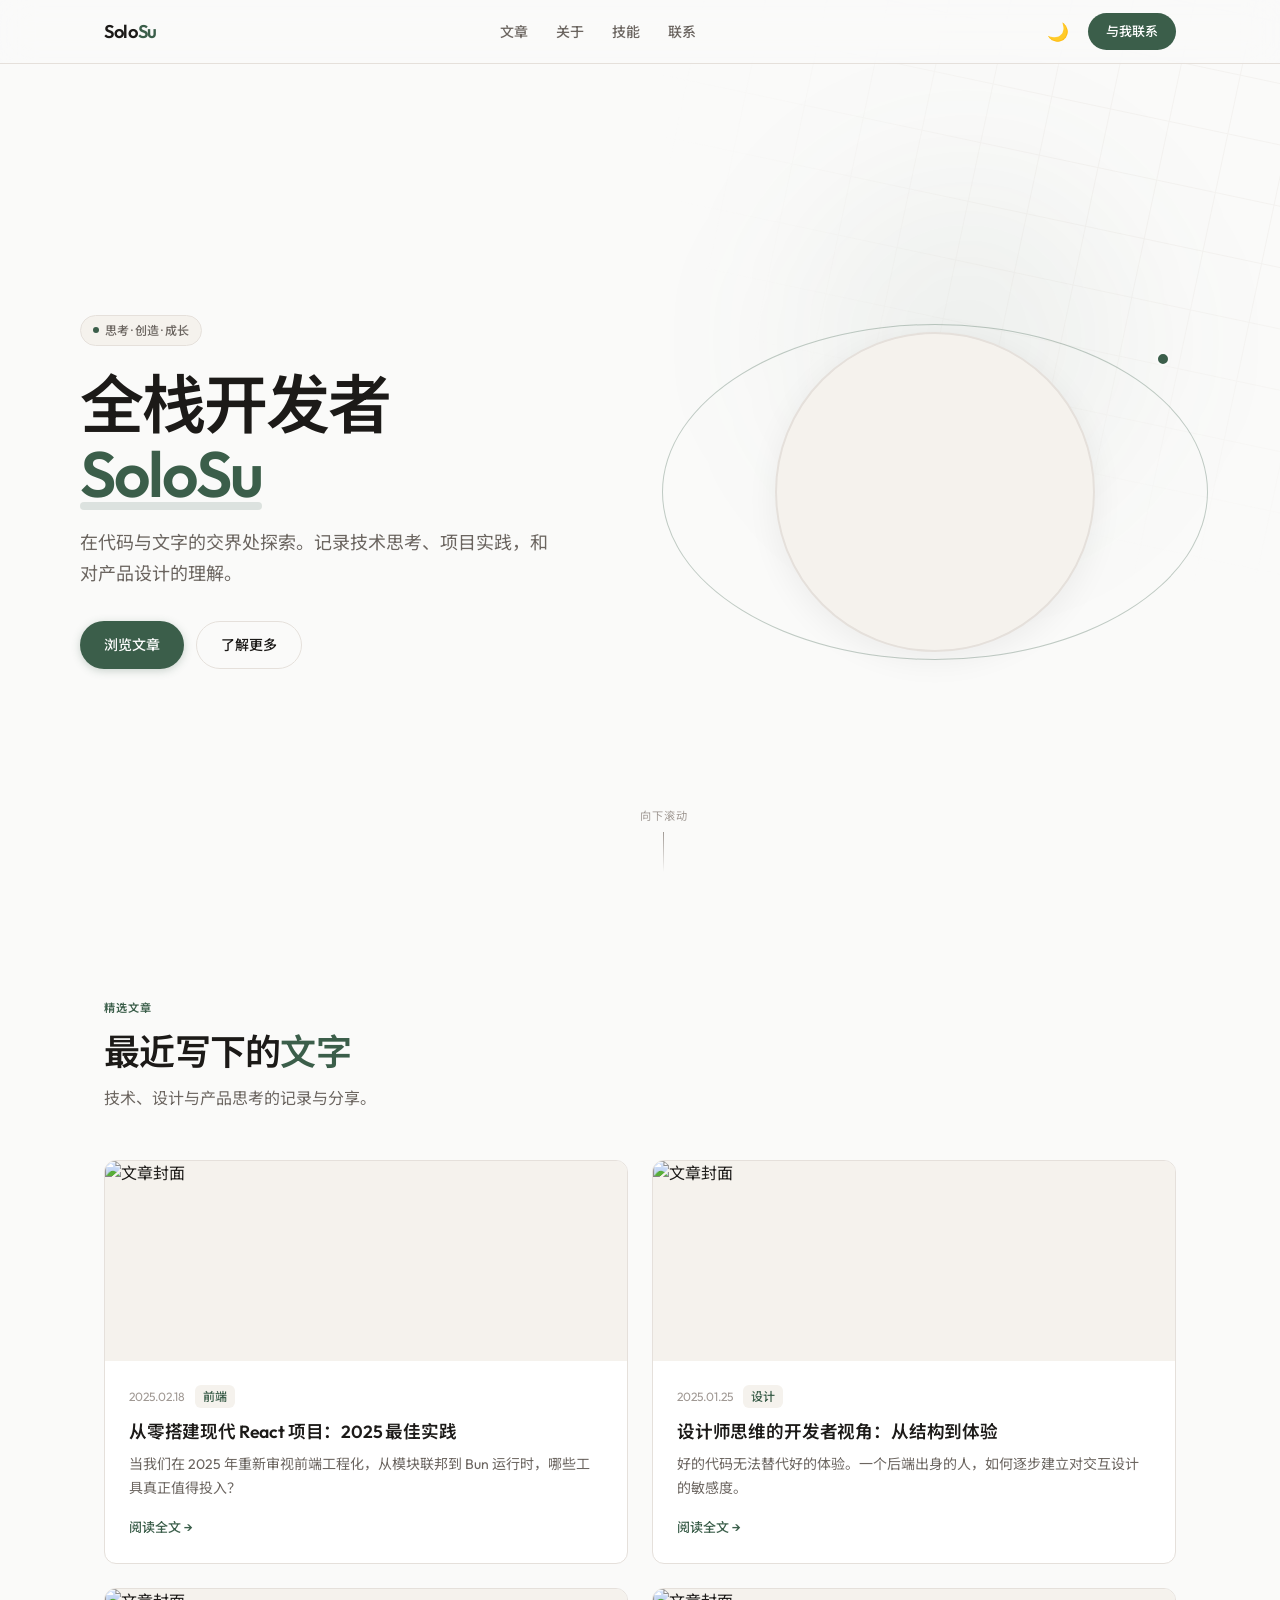
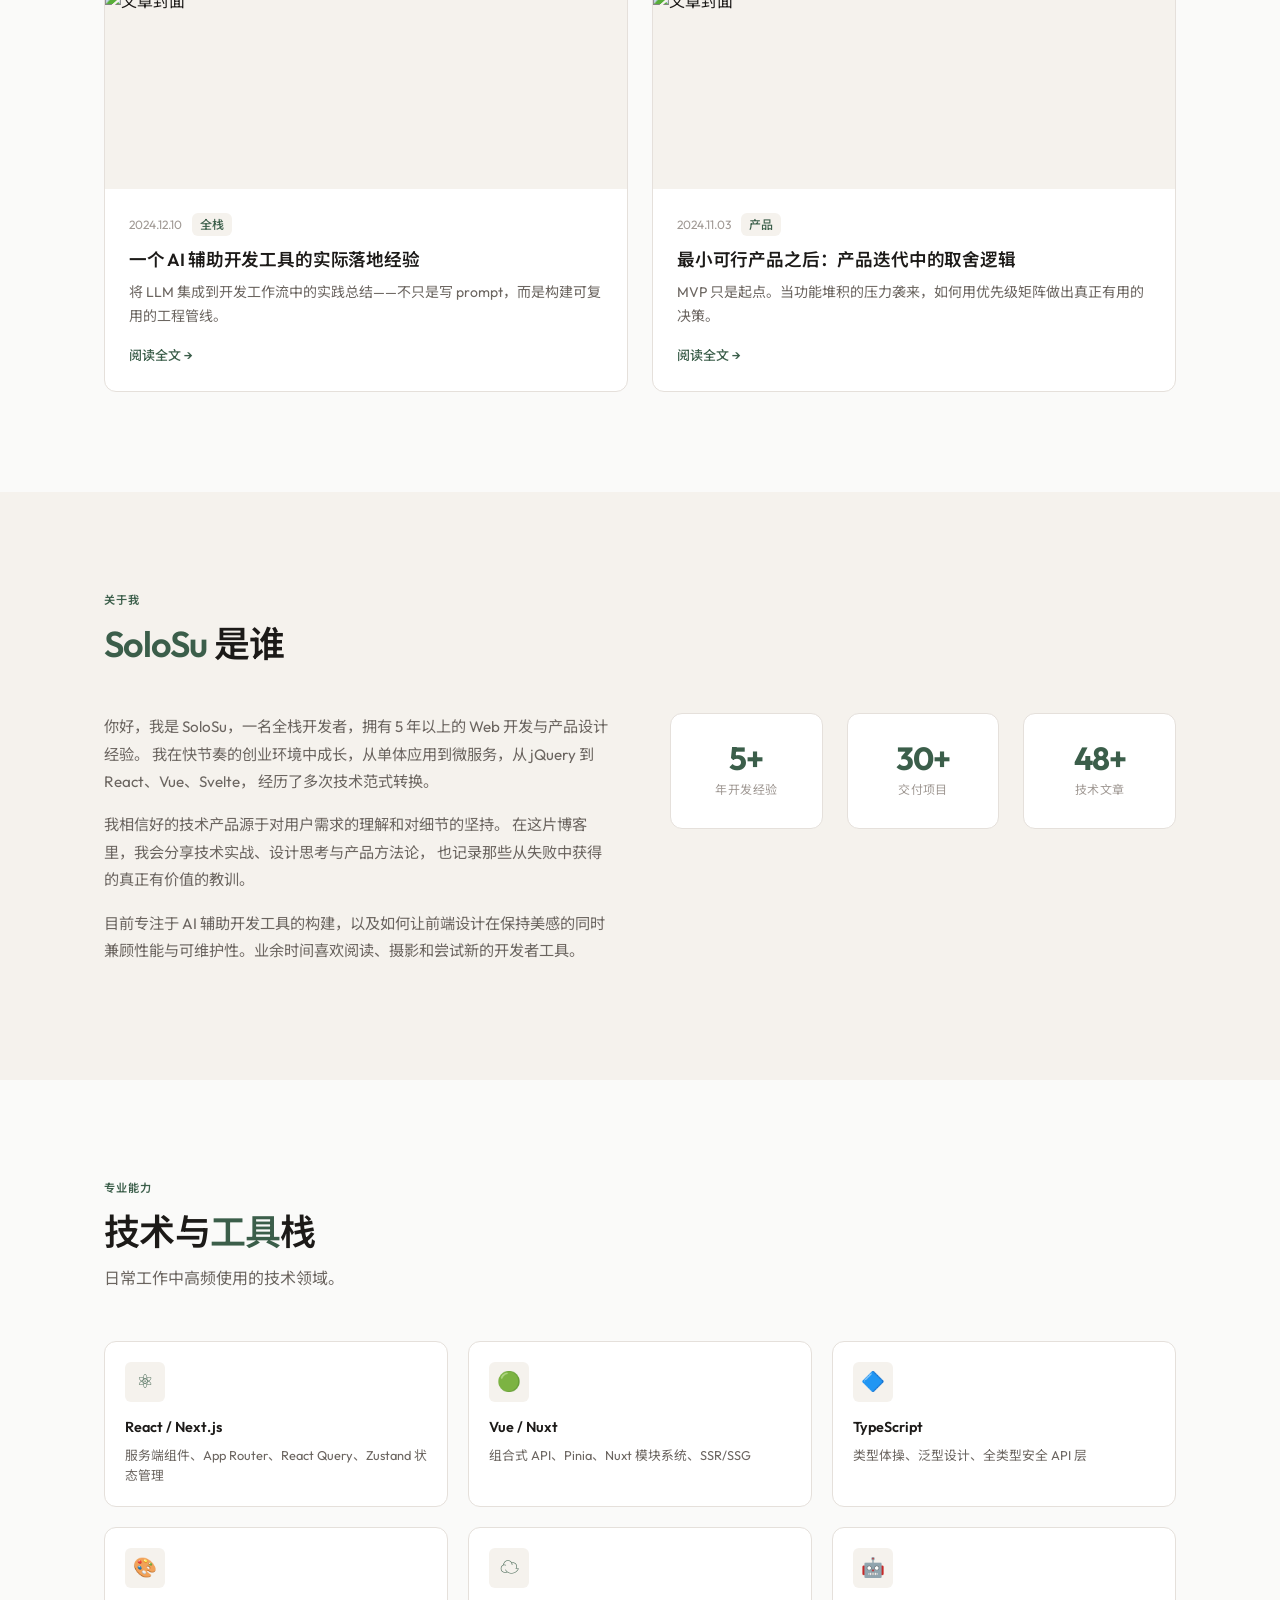
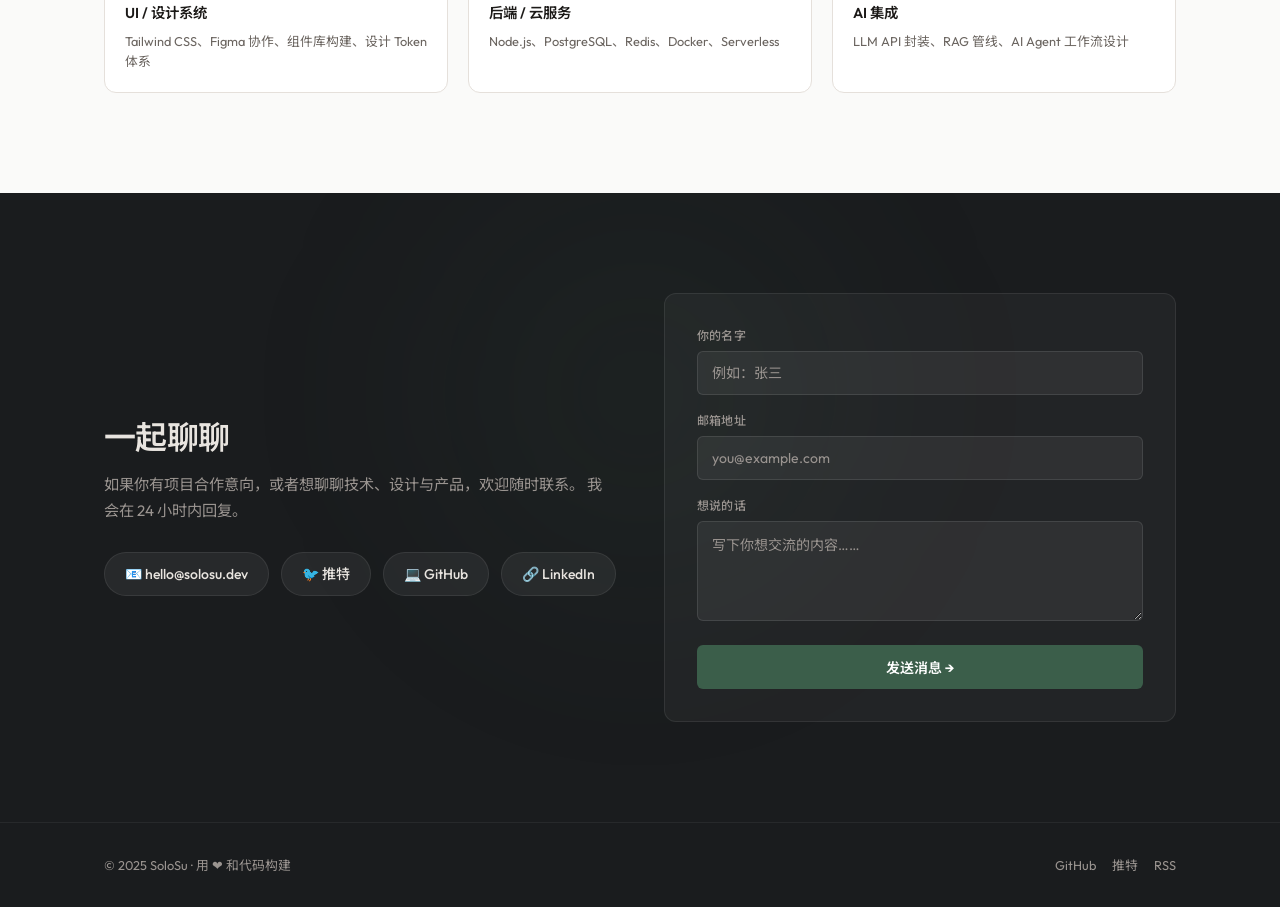
==== index.html @ bb5db646 "Upload index.html" ====
<!DOCTYPE html>
<html lang="zh-CN" data-theme="light">
<head>
  <meta charset="UTF-8" />
  <meta name="viewport" content="width=device-width, initial-scale=1.0" />
  <title>SoloSu · 博客</title>
  
  <link rel="preconnect" href="https://fonts.googleapis.com" />
  <link rel="preconnect" href="https://fonts.gstatic.com" crossorigin />
  <link href="https://fonts.googleapis.com/css2?family=Outfit:wght@300;400;500;600;700&family=Noto+Sans+SC:wght@300;400;500;600;700&display=swap" rel="stylesheet" />
  
  <style>
    :root {
      --font-sans: 'Outfit', 'Noto Sans SC', system-ui, sans-serif;
      --accent: #3b5e4a;
      --accent-light: #5b8a6e;
      --accent-dark: #2a4235;
      --bg: #fafaf9;
      --bg-card: #ffffff;
      --bg-muted: #f5f2ed;
      --bg-footer: #1a1c1e;
      --text: #1c1a18;
      --text-secondary: #6b6560;
      --text-muted: #a09994;
      --text-on-dark: #e8e4df;
      --text-on-dark-muted: #9a9490;
      --border: #e5e0db;
      --radius: 12px;
      --radius-sm: 6px;
      --radius-full: 999px;
      --shadow-sm: 0 1px 2px rgba(0,0,0,0.04);
      --shadow: 0 2px 8px rgba(0,0,0,0.05), 0 1px 3px rgba(0,0,0,0.04);
      --shadow-lg: 0 8px 32px rgba(0,0,0,0.06);
      --nav-height: 64px;
      --ease-out: cubic-bezier(0.22, 1, 0.36, 1);
    }

    [data-theme="dark"] {
      --bg: #141312;
      --bg-card: #1e1c1b;
      --bg-muted: #252322;
      --bg-footer: #0d0c0b;
      --text: #e0dcd8;
      --text-secondary: #9e9792;
      --text-muted: #6b6560;
      --border: #2e2b29;
      --shadow-sm: 0 1px 2px rgba(0,0,0,0.2);
      --shadow: 0 2px 8px rgba(0,0,0,0.25);
      --shadow-lg: 0 8px 32px rgba(0,0,0,0.3);
    }

    *, *::before, *::after { box-sizing: border-box; margin: 0; padding: 0; }
    html { scroll-behavior: smooth; }
    body {
      font-family: var(--font-sans);
      background: var(--bg);
      color: var(--text);
      line-height: 1.6;
      -webkit-font-smoothing: antialiased;
      overflow-x: hidden;
    }
    ::selection { background: var(--accent); color: #fff; }
    img { max-width: 100%; height: auto; display: block; }
    a { color: inherit; text-decoration: none; }
    button { font-family: inherit; cursor: pointer; border: none; background: none; }
    ul { list-style: none; }

    .container { width: 100%; max-width: 1120px; margin: 0 auto; padding: 0 24px; }

    /* Nav */
    .nav {
      position: fixed; top: 0; left: 0; right: 0; height: var(--nav-height);
      background: rgba(250,250,249,0.85); backdrop-filter: blur(16px);
      border-bottom: 1px solid var(--border); z-index: 100;
    }
    [data-theme="dark"] .nav { background: rgba(20,19,18,0.85); }
    .nav-inner { display: flex; align-items: center; justify-content: space-between; height: 100%; }
    .nav-logo { font-size: 1.15rem; font-weight: 600; letter-spacing: -0.02em; }
    .nav-logo span { color: var(--accent); }
    .nav-links { display: flex; align-items: center; gap: 28px; }
    .nav-links a {
      font-size: 0.875rem; font-weight: 500; color: var(--text-secondary);
      transition: color 0.2s; position: relative;
    }
    .nav-links a::after {
      content: ''; position: absolute; bottom: -4px; left: 0;
      width: 0; height: 1.5px; background: var(--accent);
      transition: width 0.3s var(--ease-out);
    }
    .nav-links a:hover { color: var(--text); }
    .nav-links a:hover::after { width: 100%; }
    .nav-actions { display: flex; align-items: center; gap: 12px; }
    .theme-toggle {
      width: 36px; height: 36px; display: flex; align-items: center; justify-content: center;
      border-radius: var(--radius-sm); color: var(--text-secondary);
      transition: all 0.2s; font-size: 1.1rem;
    }
    .theme-toggle:hover { background: var(--bg-muted); color: var(--text); }
    .nav-cta {
      display: inline-flex; align-items: center; gap: 6px; padding: 8px 18px;
      border-radius: var(--radius-full); background: var(--accent); color: #fff;
      font-size: 0.8125rem; font-weight: 500;
      transition: all 0.3s var(--ease-out); white-space: nowrap;
    }
    .nav-cta:hover { background: var(--accent-dark); transform: translateY(-1px); box-shadow: 0 4px 12px rgba(59,94,74,0.3); }
    .nav-mobile-toggle { display: none; width: 36px; height: 36px; align-items: center; justify-content: center; color: var(--text); }
    .nav-mobile-toggle svg { width: 22px; height: 22px; }
    .nav-mobile-overlay { display: none; position: fixed; inset: 0; background: rgba(0,0,0,0.3); z-index: 98; opacity: 0; pointer-events: none; transition: opacity 0.3s; }
    .nav-mobile-overlay.active { opacity: 1; pointer-events: auto; }

    /* Hero */
    .hero { position: relative; min-height: 100dvh; display: flex; align-items: center; padding-top: var(--nav-height); overflow: hidden; }
    .hero-bg { position: absolute; inset: 0; z-index: 0; overflow: hidden; }
    .hero-bg-grid {
      position: absolute; top: -50%; right: -20%; width: 80%; height: 120%;
      background-image: linear-gradient(var(--border) 1px, transparent 1px), linear-gradient(90deg, var(--border) 1px, transparent 1px);
      background-size: 60px 60px; opacity: 0.3; transform: rotate(12deg);
      mask-image: radial-gradient(ellipse 80% 60% at 70% 50%, black 20%, transparent 70%);
    }
    .hero-bg-blob { position: absolute; top: 10%; right: 5%; width: 500px; height: 500px; border-radius: 50%; background: radial-gradient(circle, rgba(59,94,74,0.08) 0%, transparent 70%); filter: blur(60px); }
    .hero-content { position: relative; z-index: 1; display: grid; grid-template-columns: 1fr 1fr; gap: 60px; align-items: center; width: 100%; padding: 80px 0 60px; }
    .hero-text { opacity: 0; transform: translateY(20px); animation: fadeUp 0.8s var(--ease-out) 0.2s forwards; }
    .hero-badge { display: inline-flex; align-items: center; gap: 6px; padding: 5px 12px; border-radius: var(--radius-full); background: var(--bg-muted); border: 1px solid var(--border); font-size: 0.75rem; font-weight: 500; color: var(--text-secondary); margin-bottom: 24px; }
    .hero-badge-dot { width: 6px; height: 6px; border-radius: 50%; background: var(--accent); animation: pulse-dot 2s ease-in-out infinite; }
    @keyframes pulse-dot { 0%,100% { opacity: 1; } 50% { opacity: 0.3; } }
    .hero-title { font-size: clamp(2.5rem, 6vw, 4rem); font-weight: 600; line-height: 1.08; letter-spacing: -0.03em; margin-bottom: 20px; }
    .hero-title em { font-style: normal; color: var(--accent); position: relative; }
    .hero-title em::after { content: ''; position: absolute; bottom: 4px; left: 0; right: 0; height: 8px; background: var(--accent); opacity: 0.15; border-radius: 4px; }
    .hero-sub { font-size: clamp(1rem, 1.5vw, 1.125rem); color: var(--text-secondary); line-height: 1.7; max-width: 480px; margin-bottom: 32px; }
    .hero-actions { display: flex; gap: 12px; flex-wrap: wrap; }
    .btn { display: inline-flex; align-items: center; gap: 8px; padding: 12px 24px; border-radius: var(--radius-full); font-size: 0.875rem; font-weight: 500; transition: all 0.3s var(--ease-out); white-space: nowrap; }
    .btn-primary { background: var(--accent); color: #fff; box-shadow: 0 2px 8px rgba(59,94,74,0.25); }
    .btn-primary:hover { background: var(--accent-dark); transform: translateY(-2px); box-shadow: 0 6px 20px rgba(59,94,74,0.3); }
    .btn-secondary { background: transparent; color: var(--text); border: 1.5px solid var(--border); }
    .btn-secondary:hover { border-color: var(--accent); color: var(--accent); transform: translateY(-2px); }
    .hero-visual { opacity: 0; transform: translateY(20px); animation: fadeUp 0.8s var(--ease-out) 0.4s forwards; position: relative; display: flex; justify-content: center; align-items: center; }
    .hero-avatar-frame { width: 320px; height: 320px; border-radius: 50%; overflow: hidden; border: 2px solid var(--border); box-shadow: var(--shadow-lg); position: relative; background: var(--bg-muted); }
    .hero-avatar-frame img { width: 100%; height: 100%; object-fit: cover; }
    .hero-avatar-ring { position: absolute; inset: -8px; border-radius: 50%; border: 1.5px solid var(--accent); opacity: 0.3; animation: ring-rotate 12s linear infinite; }
    @keyframes ring-rotate { 0% { transform: rotate(0deg); } 100% { transform: rotate(360deg); } }
    .hero-avatar-dot { position: absolute; top: 20px; right: 30px; width: 14px; height: 14px; border-radius: 50%; background: var(--accent); border: 2px solid var(--bg); }
    .hero-scroll-indicator { position: absolute; bottom: 28px; left: 50%; transform: translateX(-50%); z-index: 1; display: flex; flex-direction: column; align-items: center; gap: 6px; color: var(--text-muted); font-size: 0.7rem; letter-spacing: 0.08em; text-transform: uppercase; opacity: 0; animation: fadeUp 0.6s var(--ease-out) 0.8s forwards; }
    .scroll-line { width: 1px; height: 40px; background: linear-gradient(to bottom, var(--text-muted), transparent); animation: scroll-pulse 2s ease-in-out infinite; }
    @keyframes scroll-pulse { 0%,100% { transform: scaleY(0.3); opacity: 0.5; } 50% { transform: scaleY(1); opacity: 1; } }

    /* Sections */
    .section { padding: 100px 0; }
    .section-header { margin-bottom: 48px; }
    .section-label { font-size: 0.7rem; font-weight: 600; letter-spacing: 0.1em; text-transform: uppercase; color: var(--accent); margin-bottom: 12px; }
    .section-title { font-size: clamp(1.75rem, 3vw, 2.25rem); font-weight: 600; letter-spacing: -0.02em; line-height: 1.2; }
    .section-title span { color: var(--accent); }
    .section-desc { color: var(--text-secondary); font-size: 1rem; max-width: 480px; margin-top: 12px; line-height: 1.7; }

    /* Posts */
    .posts-grid { display: grid; grid-template-columns: repeat(2, 1fr); gap: 24px; }
    .post-card { background: var(--bg-card); border: 1px solid var(--border); border-radius: var(--radius); overflow: hidden; transition: all 0.4s var(--ease-out); opacity: 0; transform: translateY(30px); }
    .post-card.revealed { opacity: 1; transform: translateY(0); }
    .post-card:hover { transform: translateY(-4px); box-shadow: var(--shadow-lg); border-color: var(--accent); }
    .card-img { width: 100%; height: 200px; object-fit: cover; background: var(--bg-muted); }
    .card-body { padding: 24px; }
    .card-meta { display: flex; align-items: center; gap: 10px; font-size: 0.75rem; color: var(--text-muted); margin-bottom: 12px; }
    .card-meta-tag { padding: 2px 8px; border-radius: var(--radius-sm); background: var(--bg-muted); font-weight: 500; color: var(--accent); }
    .card-title { font-size: 1.1rem; font-weight: 600; line-height: 1.4; margin-bottom: 8px; letter-spacing: -0.01em; transition: color 0.2s; }
    .post-card:hover .card-title { color: var(--accent); }
    .card-excerpt { font-size: 0.875rem; color: var(--text-secondary); line-height: 1.7; display: -webkit-box; -webkit-line-clamp: 3; -webkit-box-orient: vertical; overflow: hidden; }
    .card-cta { display: inline-flex; align-items: center; gap: 4px; margin-top: 16px; font-size: 0.8125rem; font-weight: 500; color: var(--accent); transition: gap 0.2s; }
    .post-card:hover .card-cta { gap: 8px; }

    /* About */
    .about-section { background: var(--bg-muted); }
    .about-grid { display: grid; grid-template-columns: 1fr 1fr; gap: 60px; align-items: start; }
    .about-text { opacity: 0; transform: translateY(20px); }
    .about-text.revealed { opacity: 1; transform: translateY(0); transition: all 0.6s var(--ease-out); }
    .about-text p { color: var(--text-secondary); line-height: 1.8; margin-bottom: 16px; font-size: 0.95rem; }
    .about-stats { display: grid; grid-template-columns: repeat(3, 1fr); gap: 24px; }
    .stat-item { text-align: center; padding: 28px 16px; background: var(--bg-card); border: 1px solid var(--border); border-radius: var(--radius); transition: all 0.3s var(--ease-out); }
    .stat-item:hover { transform: translateY(-2px); box-shadow: var(--shadow); border-color: var(--accent); }
    .stat-number { font-size: 2rem; font-weight: 700; color: var(--accent); line-height: 1; margin-bottom: 6px; letter-spacing: -0.03em; }
    .stat-label { font-size: 0.75rem; color: var(--text-muted); letter-spacing: 0.03em; }

    /* Skills */
    .skills-grid { display: grid; grid-template-columns: repeat(3, 1fr); gap: 20px; }
    .skill-item { padding: 20px; background: var(--bg-card); border: 1px solid var(--border); border-radius: var(--radius); transition: all 0.3s var(--ease-out); opacity: 0; transform: translateY(20px); }
    .skill-item.revealed { opacity: 1; transform: translateY(0); transition: all 0.5s var(--ease-out); }
    .skill-item:hover { border-color: var(--accent); box-shadow: var(--shadow); }
    .skill-icon { width: 40px; height: 40px; display: flex; align-items: center; justify-content: center; border-radius: var(--radius-sm); background: var(--bg-muted); font-size: 1.2rem; margin-bottom: 14px; color: var(--accent); }
    .skill-name { font-weight: 600; font-size: 0.9rem; margin-bottom: 6px; }
    .skill-desc { font-size: 0.8rem; color: var(--text-secondary); line-height: 1.6; }

    /* Contact */
    .contact-section { position: relative; background: var(--bg-footer); color: var(--text-on-dark); overflow: hidden; }
    .contact-section::before { content: ''; position: absolute; top: -100px; left: 50%; transform: translateX(-50%); width: 600px; height: 600px; border-radius: 50%; background: radial-gradient(circle, rgba(59,94,74,0.12) 0%, transparent 70%); filter: blur(80px); }
    .contact-grid { position: relative; z-index: 1; display: grid; grid-template-columns: 1fr 1fr; gap: 48px; align-items: center; }
    .contact-title { font-size: clamp(1.5rem, 2.5vw, 2rem); font-weight: 600; letter-spacing: -0.02em; line-height: 1.2; margin-bottom: 16px; }
    .contact-desc { color: var(--text-on-dark-muted); font-size: 0.95rem; line-height: 1.7; margin-bottom: 28px; }
    .contact-links { display: flex; gap: 12px; flex-wrap: wrap; }
    .contact-link { display: inline-flex; align-items: center; gap: 8px; padding: 10px 20px; border-radius: var(--radius-full); background: rgba(255,255,255,0.06); color: var(--text-on-dark); font-size: 0.875rem; font-weight: 500; transition: all 0.3s var(--ease-out); border: 1px solid rgba(255,255,255,0.08); }
    .contact-link:hover { background: rgba(255,255,255,0.12); transform: translateY(-2px); }
    .contact-form { background: rgba(255,255,255,0.04); border: 1px solid rgba(255,255,255,0.08); border-radius: var(--radius); padding: 32px; }
    .form-group { margin-bottom: 16px; }
    .form-label { display: block; font-size: 0.75rem; font-weight: 500; color: var(--text-on-dark-muted); margin-bottom: 6px; letter-spacing: 0.02em; }
    .form-input { width: 100%; padding: 12px 14px; border-radius: var(--radius-sm); background: rgba(255,255,255,0.06); border: 1px solid rgba(255,255,255,0.1); color: var(--text-on-dark); font-size: 0.875rem; font-family: inherit; transition: border-color 0.2s; outline: none; }
    .form-input:focus { border-color: var(--accent-light); background: rgba(255,255,255,0.08); }
    .form-input::placeholder { color: var(--text-on-dark-muted); }
    textarea.form-input { resize: vertical; min-height: 100px; }
    .form-btn { width: 100%; padding: 12px; border-radius: var(--radius-sm); background: var(--accent); color: #fff; font-size: 0.875rem; font-weight: 600; transition: all 0.3s var(--ease-out); }
    .form-btn:hover { background: var(--accent-light); transform: translateY(-1px); }

    /* Footer */
    .footer { background: var(--bg-footer); border-top: 1px solid rgba(255,255,255,0.06); padding: 32px 0; }
    .footer-inner { display: flex; align-items: center; justify-content: space-between; }
    .footer-copy { font-size: 0.8rem; color: var(--text-on-dark-muted); }
    .footer-socials { display: flex; gap: 16px; }
    .footer-socials a { color: var(--text-on-dark-muted); font-size: 0.8rem; transition: color 0.2s; }
    .footer-socials a:hover { color: var(--text-on-dark); }

    @keyframes fadeUp { to { opacity: 1; transform: translateY(0); } }

    /* Responsive */
    @media (max-width: 900px) {
      .hero-content { grid-template-columns: 1fr; gap: 40px; text-align: center; padding: 60px 0 40px; }
      .hero-sub { margin: 0 auto 32px; }
      .hero-actions { justify-content: center; }
      .hero-visual { order: -1; }
      .hero-avatar-frame { width: 200px; height: 200px; }
      .hero-bg-grid { display: none; }
      .posts-grid { grid-template-columns: 1fr; }
      .about-grid { grid-template-columns: 1fr; gap: 32px; }
      .about-stats { grid-template-columns: repeat(3, 1fr); gap: 12px; }
      .stat-item { padding: 20px 12px; }
      .stat-number { font-size: 1.5rem; }
      .skills-grid { grid-template-columns: repeat(2, 1fr); }
      .contact-grid { grid-template-columns: 1fr; gap: 32px; }
      .contact-form { padding: 24px; }
      .nav-links { display: none; }
      .nav-mobile-toggle { display: flex; }
      .nav-links.mobile-open { display: flex; flex-direction: column; position: fixed; top: var(--nav-height); left: 0; right: 0; background: var(--bg); border-bottom: 1px solid var(--border); padding: 24px; gap: 20px; z-index: 99; align-items: flex-start; }
      [data-theme="dark"] .nav-links.mobile-open { background: var(--bg); }
    }
    @media (max-width: 560px) {
      .skills-grid { grid-template-columns: 1fr; }
      .about-stats { grid-template-columns: 1fr; }
      .stat-item { padding: 16px; }
      .hero-avatar-frame { width: 160px; height: 160px; }
      .container { padding: 0 16px; }
      .section { padding: 60px 0; }
      .contact-links { flex-direction: column; }
    }
    @media (prefers-reduced-motion: reduce) {
      *, *::before, *::after { animation-duration: 0.01ms !important; animation-iteration-count: 1 !important; transition-duration: 0.01ms !important; }
    }
  </style>
</head>
<body>

  <!-- ========== Navbar ========== -->
  <nav class="nav" role="navigation">
    <div class="container nav-inner">
      <a href="#" class="nav-logo">Solo<span>Su</span></a>
      <ul class="nav-links" id="navLinks">
        <li><a href="#posts">文章</a></li>
        <li><a href="#about">关于</a></li>
        <li><a href="#skills">技能</a></li>
        <li><a href="#contact">联系</a></li>
      </ul>
      <div class="nav-actions">
        <button class="theme-toggle" id="themeToggle" aria-label="切换暗色模式">🌙</button>
        <a href="#contact" class="nav-cta">与我联系</a>
        <button class="nav-mobile-toggle" id="mobileToggle" aria-label="展开菜单">
          <svg viewBox="0 0 24 24" fill="none" stroke="currentColor" stroke-width="2" stroke-linecap="round"><line x1="3" y1="6" x2="21" y2="6"/><line x1="3" y1="12" x2="21" y2="12"/><line x1="3" y1="18" x2="21" y2="18"/></svg>
        </button>
      </div>
    </div>
  </nav>
  <div class="nav-mobile-overlay" id="mobileOverlay"></div>

  <!-- ========== Hero ========== -->
  <section class="hero" id="hero">
    <div class="hero-bg">
      <div class="hero-bg-grid"></div>
      <div class="hero-bg-blob"></div>
    </div>
    <div class="container hero-content">
      <div class="hero-text">
        <div class="hero-badge">
          <span class="hero-badge-dot"></span>
          思考 · 创造 · 成长
        </div>
        <h1 class="hero-title">
          全栈开发者<br />
          <em>SoloSu</em>
        </h1>
        <p class="hero-sub">
          在代码与文字的交界处探索。记录技术思考、项目实践，和对产品设计的理解。
        </p>
        <div class="hero-actions">
          <a href="#posts" class="btn btn-primary">浏览文章</a>
          <a href="#about" class="btn btn-secondary">了解更多</a>
        </div>
      </div>
      <div class="hero-visual">
        <div class="hero-avatar-frame">
          <img src="https://picsum.photos/seed/solosu/400/400" alt="SoloSu" loading="lazy" />
        </div>
        <div class="hero-avatar-ring"></div>
        <div class="hero-avatar-dot"></div>
      </div>
    </div>
    <div class="hero-scroll-indicator">
      <span>向下滚动</span>
      <div class="scroll-line"></div>
    </div>
  </section>

  <!-- ========== Posts ========== -->
  <section class="section" id="posts">
    <div class="container">
      <div class="section-header">
        <p class="section-label">精选文章</p>
        <h2 class="section-title">最近写下的<span>文字</span></h2>
        <p class="section-desc">技术、设计与产品思考的记录与分享。</p>
      </div>
      <div class="posts-grid">
        <article class="post-card">
          <img class="card-img" src="https://picsum.photos/seed/solosu-1/600/400" alt="文章封面" loading="lazy" />
          <div class="card-body">
            <div class="card-meta">
              <span>2025.02.18</span>
              <span class="card-meta-tag">前端</span>
            </div>
            <h3 class="card-title">从零搭建现代 React 项目：2025 最佳实践</h3>
            <p class="card-excerpt">当我们在 2025 年重新审视前端工程化，从模块联邦到 Bun 运行时，哪些工具真正值得投入？</p>
            <a href="#" class="card-cta">阅读全文 →</a>
          </div>
        </article>
        <article class="post-card">
          <img class="card-img" src="https://picsum.photos/seed/solosu-2/600/400" alt="文章封面" loading="lazy" />
          <div class="card-body">
            <div class="card-meta">
              <span>2025.01.25</span>
              <span class="card-meta-tag">设计</span>
            </div>
            <h3 class="card-title">设计师思维的开发者视角：从结构到体验</h3>
            <p class="card-excerpt">好的代码无法替代好的体验。一个后端出身的人，如何逐步建立对交互设计的敏感度。</p>
            <a href="#" class="card-cta">阅读全文 →</a>
          </div>
        </article>
        <article class="post-card">
          <img class="card-img" src="https://picsum.photos/seed/solosu-3/600/400" alt="文章封面" loading="lazy" />
          <div class="card-body">
            <div class="card-meta">
              <span>2024.12.10</span>
              <span class="card-meta-tag">全栈</span>
            </div>
            <h3 class="card-title">一个 AI 辅助开发工具的实际落地经验</h3>
            <p class="card-excerpt">将 LLM 集成到开发工作流中的实践总结——不只是写 prompt，而是构建可复用的工程管线。</p>
            <a href="#" class="card-cta">阅读全文 →</a>
          </div>
        </article>
        <article class="post-card">
          <img class="card-img" src="https://picsum.photos/seed/solosu-4/600/400" alt="文章封面" loading="lazy" />
          <div class="card-body">
            <div class="card-meta">
              <span>2024.11.03</span>
              <span class="card-meta-tag">产品</span>
            </div>
            <h3 class="card-title">最小可行产品之后：产品迭代中的取舍逻辑</h3>
            <p class="card-excerpt">MVP 只是起点。当功能堆积的压力袭来，如何用优先级矩阵做出真正有用的决策。</p>
            <a href="#" class="card-cta">阅读全文 →</a>
          </div>
        </article>
      </div>
    </div>
  </section>

  <!-- ========== About ========== -->
  <section class="about-section section" id="about">
    <div class="container">
      <div class="section-header">
        <p class="section-label">关于我</p>
        <h2 class="section-title"><span>SoloSu</span> 是谁</h2>
      </div>
      <div class="about-grid">
        <div class="about-text" data-reveal>
          <p>
            你好，我是 SoloSu，一名全栈开发者，拥有 5 年以上的 Web 开发与产品设计经验。
            我在快节奏的创业环境中成长，从单体应用到微服务，从 jQuery 到 React、Vue、Svelte，
            经历了多次技术范式转换。
          </p>
          <p>
            我相信好的技术产品源于对用户需求的理解和对细节的坚持。
            在这片博客里，我会分享技术实战、设计思考与产品方法论，
            也记录那些从失败中获得的真正有价值的教训。
          </p>
          <p>
            目前专注于 AI 辅助开发工具的构建，以及如何让前端设计在保持美感的同时
            兼顾性能与可维护性。业余时间喜欢阅读、摄影和尝试新的开发者工具。
          </p>
        </div>
        <div>
          <div class="about-stats">
            <div class="stat-item">
              <div class="stat-number">5+</div>
              <div class="stat-label">年开发经验</div>
            </div>
            <div class="stat-item">
              <div class="stat-number">30+</div>
              <div class="stat-label">交付项目</div>
            </div>
            <div class="stat-item">
              <div class="stat-number">48+</div>
              <div class="stat-label">技术文章</div>
            </div>
          </div>
        </div>
      </div>
    </div>
  </section>

  <!-- ========== Skills ========== -->
  <section class="section" id="skills">
    <div class="container">
      <div class="section-header">
        <p class="section-label">专业能力</p>
        <h2 class="section-title">技术与<span>工具</span>栈</h2>
        <p class="section-desc">日常工作中高频使用的技术领域。</p>
      </div>
      <div class="skills-grid">
        <div class="skill-item" data-reveal>
          <div class="skill-icon">⚛️</div>
          <h3 class="skill-name">React / Next.js</h3>
          <p class="skill-desc">服务端组件、App Router、React Query、Zustand 状态管理</p>
        </div>
        <div class="skill-item" data-reveal>
          <div class="skill-icon">🟢</div>
          <h3 class="skill-name">Vue / Nuxt</h3>
          <p class="skill-desc">组合式 API、Pinia、Nuxt 模块系统、SSR/SSG</p>
        </div>
        <div class="skill-item" data-reveal>
          <div class="skill-icon">🔷</div>
          <h3 class="skill-name">TypeScript</h3>
          <p class="skill-desc">类型体操、泛型设计、全类型安全 API 层</p>
        </div>
        <div class="skill-item" data-reveal>
          <div class="skill-icon">🎨</div>
          <h3 class="skill-name">UI / 设计系统</h3>
          <p class="skill-desc">Tailwind CSS、Figma 协作、组件库构建、设计 Token 体系</p>
        </div>
        <div class="skill-item" data-reveal>
          <div class="skill-icon">☁️</div>
          <h3 class="skill-name">后端 / 云服务</h3>
          <p class="skill-desc">Node.js、PostgreSQL、Redis、Docker、Serverless</p>
        </div>
        <div class="skill-item" data-reveal>
          <div class="skill-icon">🤖</div>
          <h3 class="skill-name">AI 集成</h3>
          <p class="skill-desc">LLM API 封装、RAG 管线、AI Agent 工作流设计</p>
        </div>
      </div>
    </div>
  </section>

  <!-- ========== Contact ========== -->
  <section class="contact-section section" id="contact">
    <div class="container">
      <div class="contact-grid">
        <div>
          <h2 class="contact-title">一起聊聊</h2>
          <p class="contact-desc">
            如果你有项目合作意向，或者想聊聊技术、设计与产品，欢迎随时联系。
            我会在 24 小时内回复。
          </p>
          <div class="contact-links">
            <a href="mailto:hello@solosu.dev" class="contact-link">📧 hello@solosu.dev</a>
            <a href="#" class="contact-link">🐦 推特</a>
            <a href="#" class="contact-link">💻 GitHub</a>
            <a href="#" class="contact-link">🔗 LinkedIn</a>
          </div>
        </div>
        <form class="contact-form" onsubmit="event.preventDefault(); alert('感谢留言！我会尽快回复。');">
          <div class="form-group">
            <label class="form-label" for="name">你的名字</label>
            <input class="form-input" id="name" type="text" placeholder="例如：张三" required />
          </div>
          <div class="form-group">
            <label class="form-label" for="email">邮箱地址</label>
            <input class="form-input" id="email" type="email" placeholder="you@example.com" required />
          </div>
          <div class="form-group">
            <label class="form-label" for="message">想说的话</label>
            <textarea class="form-input" id="message" placeholder="写下你想交流的内容……" required></textarea>
          </div>
          <button class="form-btn" type="submit">发送消息 →</button>
        </form>
      </div>
    </div>
  </section>

  <!-- ========== Footer ========== -->
  <footer class="footer">
    <div class="container footer-inner">
      <p class="footer-copy">&copy; 2025 SoloSu · 用 ❤️ 和代码构建</p>
      <div class="footer-socials">
        <a href="#">GitHub</a>
        <a href="#">推特</a>
        <a href="#">RSS</a>
      </div>
    </div>
  </footer>

  <!-- ========== Scripts ========== -->
  <script>
    /* ---- 暗色模式 ---- */
    const themeToggle = document.getElementById('themeToggle');
    const html = document.documentElement;
    const savedTheme = localStorage.getItem('theme') || 'light';
    html.setAttribute('data-theme', savedTheme);
    themeToggle.textContent = savedTheme === 'dark' ? '☀️' : '🌙';

    themeToggle.addEventListener('click', () => {
      const current = html.getAttribute('data-theme');
      const next = current === 'dark' ? 'light' : 'dark';
      html.setAttribute('data-theme', next);
      localStorage.setItem('theme', next);
      themeToggle.textContent = next === 'dark' ? '☀️' : '🌙';
    });

    /* ---- 移动端菜单 ---- */
    const mobileToggle = document.getElementById('mobileToggle');
    const navLinks = document.getElementById('navLinks');
    const mobileOverlay = document.getElementById('mobileOverlay');

    function closeMobileMenu() {
      navLinks.classList.remove('mobile-open');
      mobileOverlay.classList.remove('active');
      document.body.style.overflow = '';
    }

    mobileToggle.addEventListener('click', () => {
      navLinks.classList.toggle('mobile-open');
      mobileOverlay.classList.toggle('active');
      document.body.style.overflow = navLinks.classList.contains('mobile-open') ? 'hidden' : '';
    });

    mobileOverlay.addEventListener('click', closeMobileMenu);
    navLinks.querySelectorAll('a').forEach(link => link.addEventListener('click', closeMobileMenu));

    /* ---- 滚动入场动画 ---- */
    const revealEls = document.querySelectorAll('[data-reveal]');
    const postCards = document.querySelectorAll('.post-card');
    const allObserved = [...revealEls, ...postCards];

    if ('IntersectionObserver' in window) {
      const observer = new IntersectionObserver((entries) => {
        entries.forEach((entry, index) => {
          if (entry.isIntersecting) {
            setTimeout(() => {
              entry.target.classList.add('revealed');
            }, (entry.target.dataset.revealDelay || index * 80));
            observer.unobserve(entry.target);
          }
        });
      }, { threshold: 0.15, rootMargin: '0px 0px -40px 0px' });

      allObserved.forEach(el => observer.observe(el));
    } else {
      allObserved.forEach(el => el.classList.add('revealed'));
    }

    /* ---- 导航栏滚动阴影 ---- */
    const nav = document.querySelector('.nav');
    let lastScroll = 0;
    window.addEventListener('scroll', () => {
      const y = window.scrollY;
      nav.style.boxShadow = y > 20 ? '0 1px 6px rgba(0,0,0,0.06)' : 'none';
      lastScroll = y;
    }, { passive: true });
  </script>

</body>
</html>
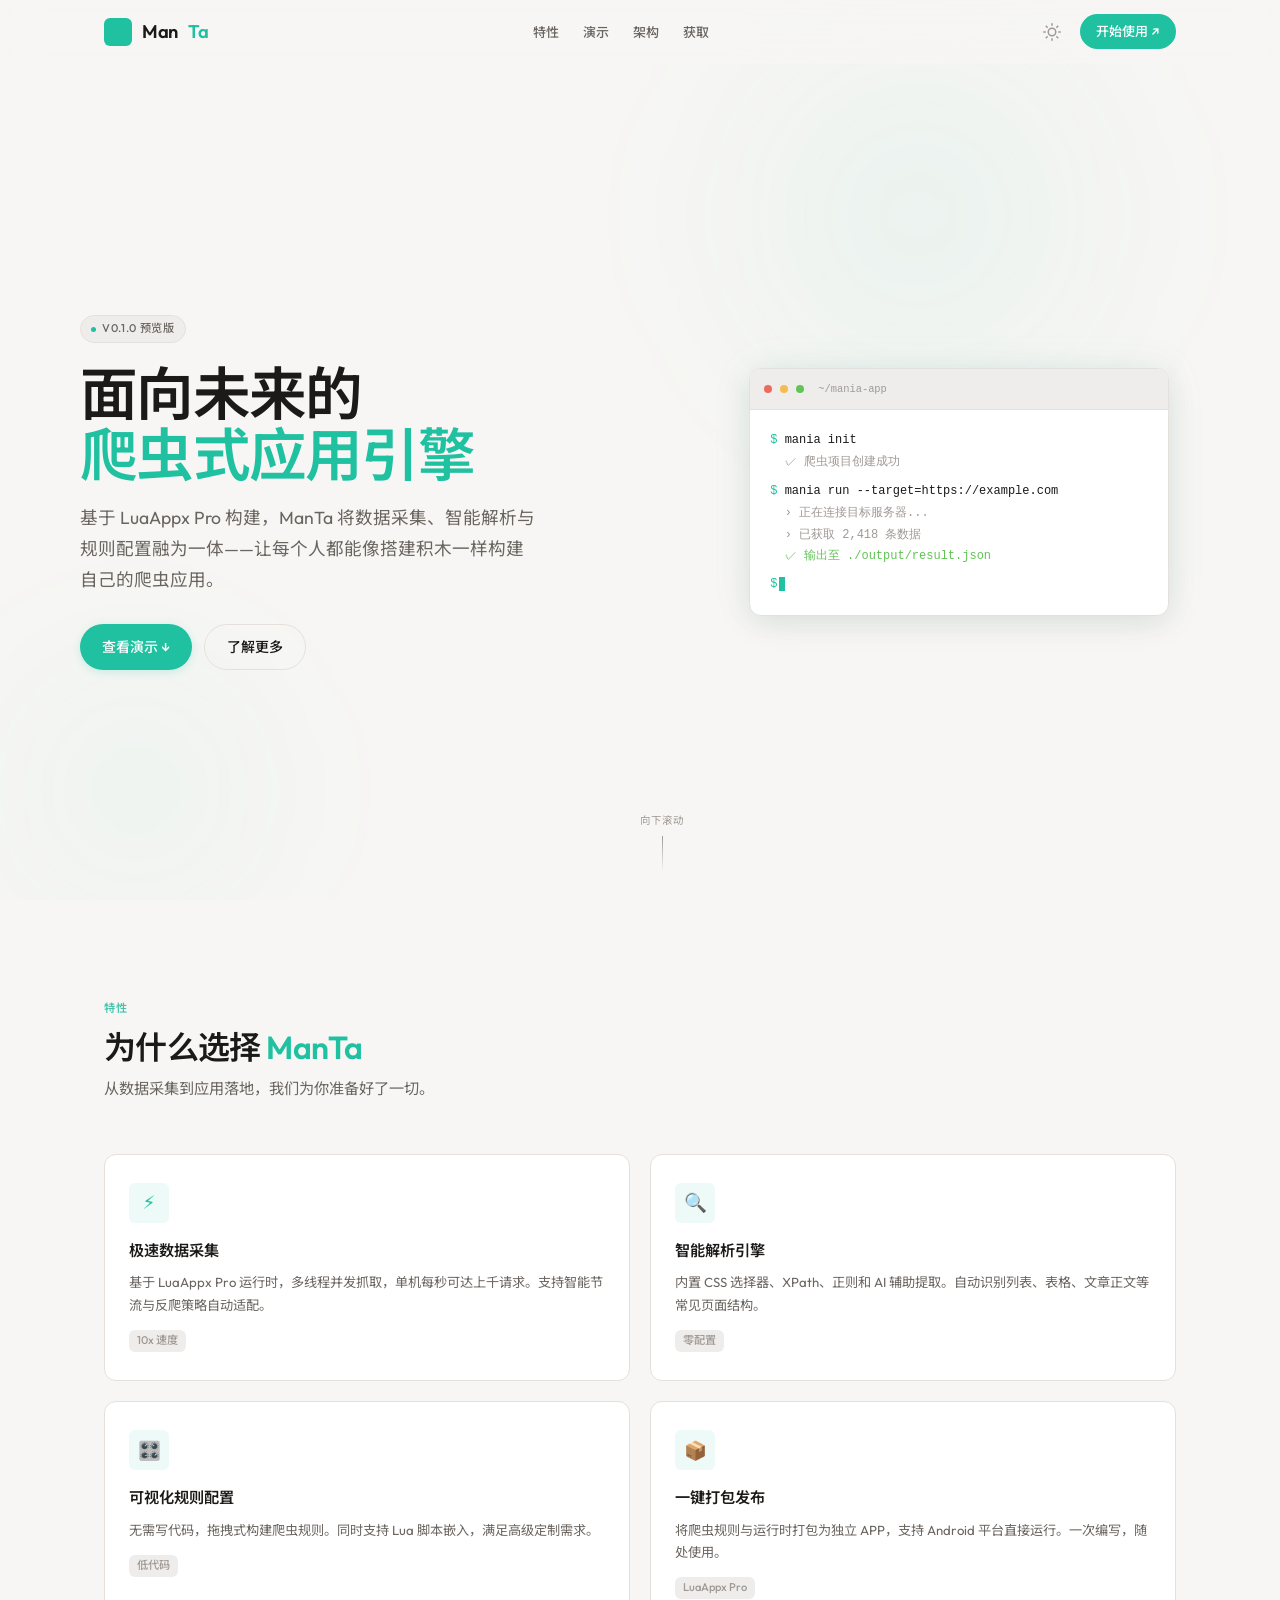
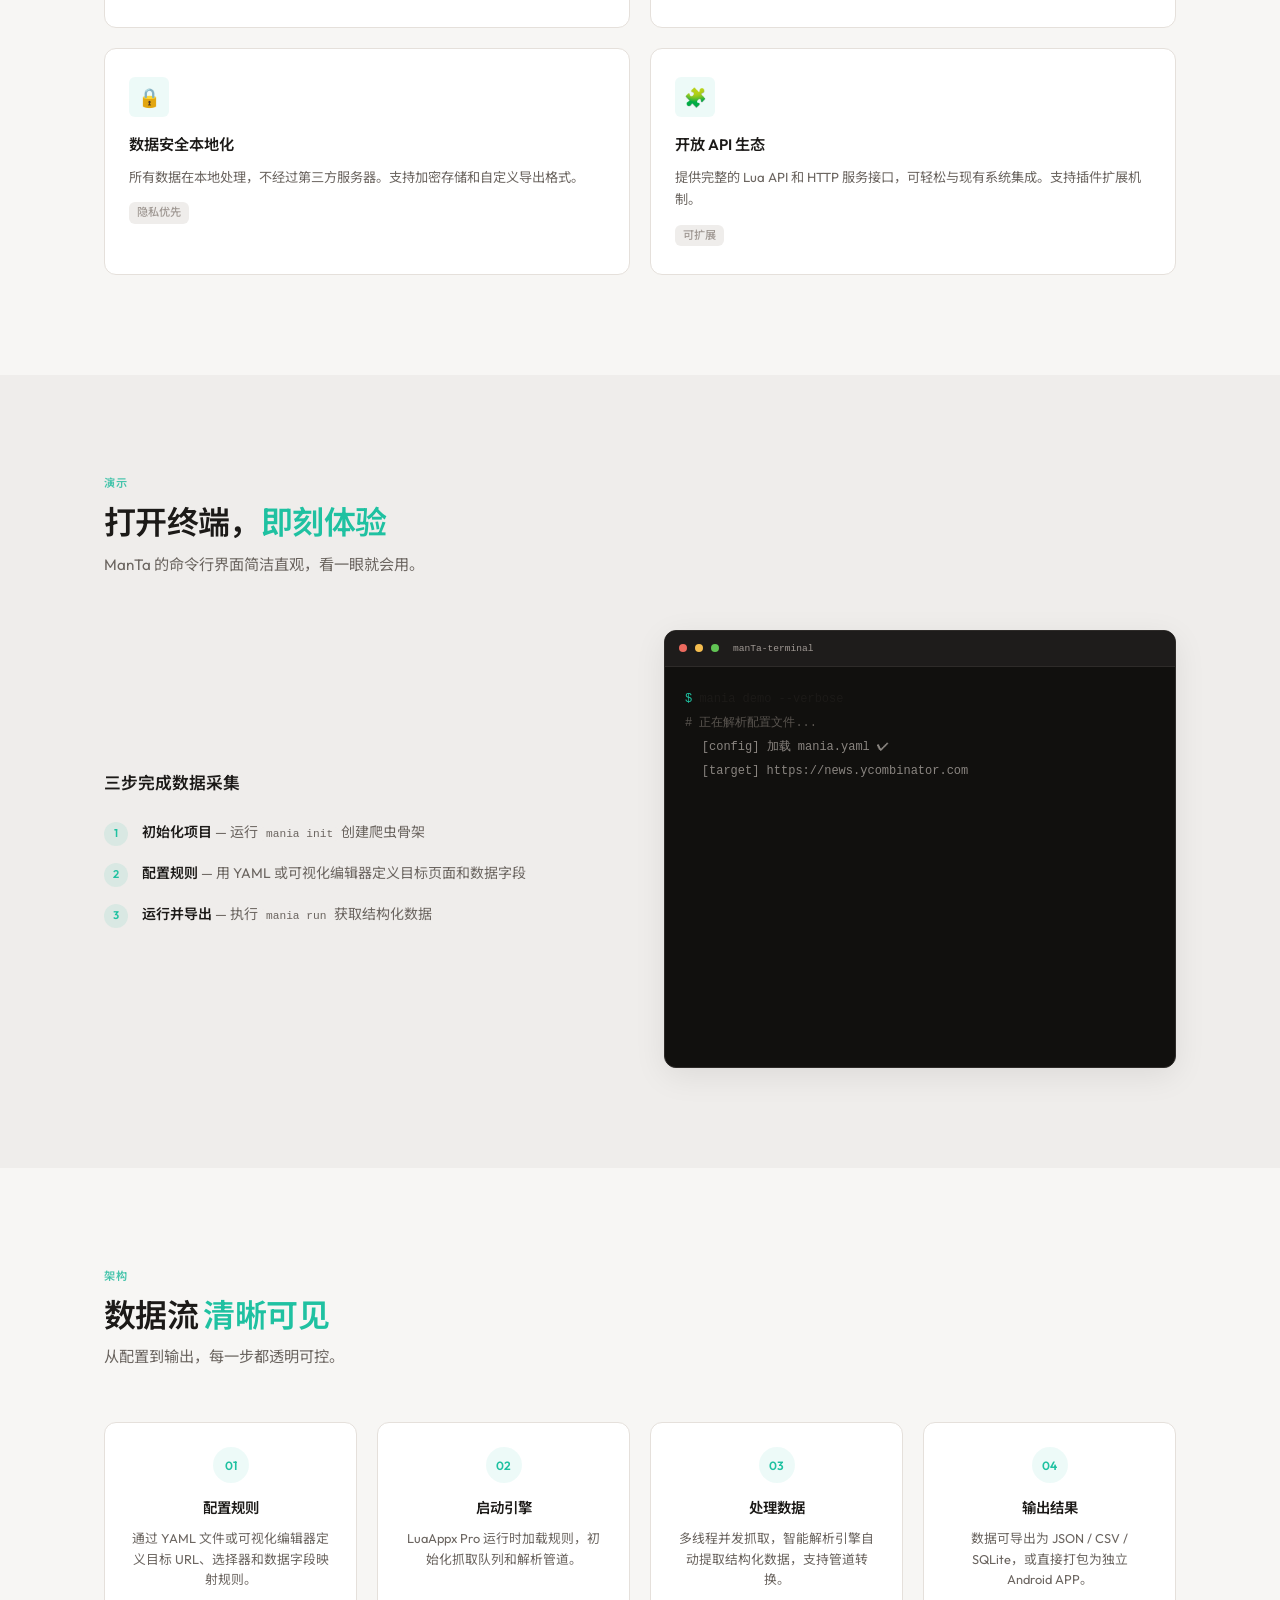
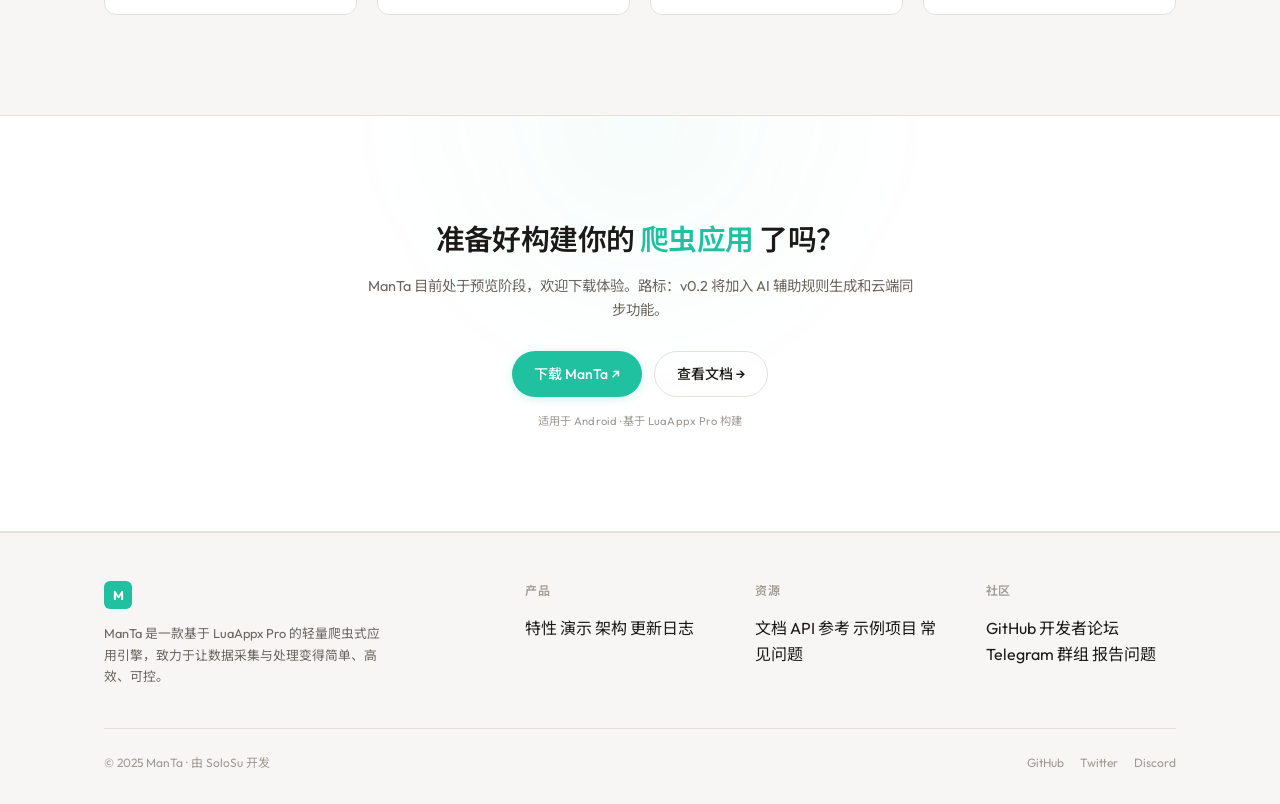
==== commit f154e16d: "Upload index.html" ====
--- a/index.html
+++ b/index.html
@@ -1,581 +1,695 @@
 <!DOCTYPE html>
-<html lang="zh-CN" data-theme="light">
+<html lang="zh-CN" data-theme="dark">
 <head>
   <meta charset="UTF-8" />
   <meta name="viewport" content="width=device-width, initial-scale=1.0" />
-  <title>SoloSu · 博客</title>
-  
+  <title>ManTa · 爬虫式应用引擎</title>
+  <meta name="description" content="ManTa 基于 LuaAppx Pro 的轻量爬虫式 APP 框架，由 SoloSu 开发。极速数据采集、智能解析引擎、可视化规则配置。" />
   <link rel="preconnect" href="https://fonts.googleapis.com" />
   <link rel="preconnect" href="https://fonts.gstatic.com" crossorigin />
   <link href="https://fonts.googleapis.com/css2?family=Outfit:wght@300;400;500;600;700&family=Noto+Sans+SC:wght@300;400;500;600;700&display=swap" rel="stylesheet" />
-  
   <style>
     :root {
-      --font-sans: 'Outfit', 'Noto Sans SC', system-ui, sans-serif;
-      --accent: #3b5e4a;
-      --accent-light: #5b8a6e;
-      --accent-dark: #2a4235;
-      --bg: #fafaf9;
-      --bg-card: #ffffff;
-      --bg-muted: #f5f2ed;
-      --bg-footer: #1a1c1e;
-      --text: #1c1a18;
-      --text-secondary: #6b6560;
-      --text-muted: #a09994;
-      --text-on-dark: #e8e4df;
-      --text-on-dark-muted: #9a9490;
-      --border: #e5e0db;
-      --radius: 12px;
-      --radius-sm: 6px;
-      --radius-full: 999px;
+      --font-sans: 'Outfit','Noto Sans SC',system-ui,sans-serif;
+      --font-mono: 'SF Mono','Fira Code','Cascadia Code',monospace;
+      --accent-h:168; --accent-s:72%; --accent-l:44%;
+      --accent: hsl(var(--accent-h),var(--accent-s),var(--accent-l));
+      --accent-dim: hsl(var(--accent-h),calc(var(--accent-s) - 20%),calc(var(--accent-l) + 8%));
+      --accent-deep: hsl(var(--accent-h),var(--accent-s),calc(var(--accent-l) - 12%));
+      --bg: #0f0e0d; --bg-card: #1a1917; --bg-muted: #222120; --bg-elevated: #272524;
+      --text: #e6e2dd; --text-secondary: #a49e98; --text-muted: #706b66;
+      --border: #2e2b29; --border-light: #3a3734;
+      --radius: 12px; --radius-sm: 6px; --radius-full: 999px;
+      --shadow-sm: 0 1px 2px rgba(0,0,0,0.3);
+      --shadow: 0 2px 8px rgba(0,0,0,0.35);
+      --shadow-lg: 0 8px 32px rgba(0,0,0,0.45);
+      --shadow-glow: 0 0 60px hsla(var(--accent-h),var(--accent-s),var(--accent-l),0.06);
+      --nav-height: 64px;
+      --ease-out: cubic-bezier(0.22,1,0.36,1);
+    }
+    [data-theme="light"] {
+      --bg: #f7f6f4; --bg-card: #fff; --bg-muted: #efedeb; --bg-elevated: #fafaf9;
+      --text: #1c1a18; --text-secondary: #6b6560; --text-muted: #a09994;
+      --border: #e5e0db; --border-light: #d6d0ca;
       --shadow-sm: 0 1px 2px rgba(0,0,0,0.04);
-      --shadow: 0 2px 8px rgba(0,0,0,0.05), 0 1px 3px rgba(0,0,0,0.04);
-      --shadow-lg: 0 8px 32px rgba(0,0,0,0.06);
-      --nav-height: 64px;
-      --ease-out: cubic-bezier(0.22, 1, 0.36, 1);
-    }
-
-    [data-theme="dark"] {
-      --bg: #141312;
-      --bg-card: #1e1c1b;
-      --bg-muted: #252322;
-      --bg-footer: #0d0c0b;
-      --text: #e0dcd8;
-      --text-secondary: #9e9792;
-      --text-muted: #6b6560;
-      --border: #2e2b29;
-      --shadow-sm: 0 1px 2px rgba(0,0,0,0.2);
-      --shadow: 0 2px 8px rgba(0,0,0,0.25);
-      --shadow-lg: 0 8px 32px rgba(0,0,0,0.3);
-    }
-
-    *, *::before, *::after { box-sizing: border-box; margin: 0; padding: 0; }
-    html { scroll-behavior: smooth; }
+      --shadow: 0 2px 8px rgba(0,0,0,0.06);
+      --shadow-lg: 0 8px 32px rgba(0,0,0,0.08);
+      --shadow-glow: 0 0 40px hsla(var(--accent-h),var(--accent-s),var(--accent-l),0.08);
+    }
+    *,*::before,*::after { box-sizing:border-box; margin:0; padding:0; }
+    html { scroll-behavior:smooth; }
     body {
-      font-family: var(--font-sans);
-      background: var(--bg);
-      color: var(--text);
-      line-height: 1.6;
-      -webkit-font-smoothing: antialiased;
-      overflow-x: hidden;
-    }
-    ::selection { background: var(--accent); color: #fff; }
-    img { max-width: 100%; height: auto; display: block; }
-    a { color: inherit; text-decoration: none; }
-    button { font-family: inherit; cursor: pointer; border: none; background: none; }
-    ul { list-style: none; }
-
-    .container { width: 100%; max-width: 1120px; margin: 0 auto; padding: 0 24px; }
-
-    /* Nav */
+      font-family:var(--font-sans); background:var(--bg); color:var(--text);
+      line-height:1.6; -webkit-font-smoothing:antialiased; overflow-x:hidden;
+    }
+    ::selection { background:var(--accent); color:#fff; }
+    img { max-width:100%; height:auto; display:block; }
+    a { color:inherit; text-decoration:none; }
+    button { font-family:inherit; cursor:pointer; border:none; background:none; color:inherit; }
+    ul { list-style:none; }
+    .container { width:100%; max-width:1120px; margin:0 auto; padding:0 24px; }
+
     .nav {
-      position: fixed; top: 0; left: 0; right: 0; height: var(--nav-height);
-      background: rgba(250,250,249,0.85); backdrop-filter: blur(16px);
-      border-bottom: 1px solid var(--border); z-index: 100;
-    }
-    [data-theme="dark"] .nav { background: rgba(20,19,18,0.85); }
-    .nav-inner { display: flex; align-items: center; justify-content: space-between; height: 100%; }
-    .nav-logo { font-size: 1.15rem; font-weight: 600; letter-spacing: -0.02em; }
-    .nav-logo span { color: var(--accent); }
-    .nav-links { display: flex; align-items: center; gap: 28px; }
+      position:fixed; top:0; left:0; right:0; height:var(--nav-height); z-index:100;
+      background:rgba(15,14,13,0.82); backdrop-filter:blur(18px) saturate(1.4);
+      border-bottom:1px solid transparent; transition:border-color 0.3s, box-shadow 0.3s;
+    }
+    .nav.scrolled { border-color:var(--border); box-shadow:var(--shadow-sm); }
+    [data-theme="light"] .nav { background:rgba(247,246,244,0.82); }
+    .nav-inner { display:flex; align-items:center; justify-content:space-between; height:100%; }
+    .nav-brand { display:flex; align-items:center; gap:10px; font-size:1.15rem; font-weight:600; letter-spacing:-0.02em; }
+    .nav-brand-icon { width:28px; height:28px; border-radius:6px; background:var(--accent); display:flex; align-items:center; justify-content:center; color:#fff; font-weight:700; font-size:0.8rem; }
+    .nav-brand span { color:var(--accent); }
+    .nav-links { display:flex; align-items:center; gap:24px; }
     .nav-links a {
-      font-size: 0.875rem; font-weight: 500; color: var(--text-secondary);
-      transition: color 0.2s; position: relative;
+      font-size:0.8125rem; font-weight:500; color:var(--text-secondary);
+      transition:color 0.2s; position:relative; padding:4px 0;
     }
     .nav-links a::after {
-      content: ''; position: absolute; bottom: -4px; left: 0;
-      width: 0; height: 1.5px; background: var(--accent);
-      transition: width 0.3s var(--ease-out);
-    }
-    .nav-links a:hover { color: var(--text); }
-    .nav-links a:hover::after { width: 100%; }
-    .nav-actions { display: flex; align-items: center; gap: 12px; }
+      content:''; position:absolute; bottom:-2px; left:0;
+      width:0; height:1.5px; background:var(--accent);
+      transition:width 0.3s var(--ease-out); border-radius:2px;
+    }
+    .nav-links a:hover { color:var(--text); }
+    .nav-links a:hover::after { width:100%; }
+    .nav-actions { display:flex; align-items:center; gap:10px; }
     .theme-toggle {
-      width: 36px; height: 36px; display: flex; align-items: center; justify-content: center;
-      border-radius: var(--radius-sm); color: var(--text-secondary);
-      transition: all 0.2s; font-size: 1.1rem;
-    }
-    .theme-toggle:hover { background: var(--bg-muted); color: var(--text); }
+      width:36px; height:36px; display:flex; align-items:center; justify-content:center;
+      border-radius:var(--radius-sm); color:var(--text-muted);
+      transition:all 0.2s; font-size:1.05rem; flex-shrink:0;
+    }
+    .theme-toggle:hover { background:var(--bg-muted); color:var(--text); }
     .nav-cta {
-      display: inline-flex; align-items: center; gap: 6px; padding: 8px 18px;
-      border-radius: var(--radius-full); background: var(--accent); color: #fff;
-      font-size: 0.8125rem; font-weight: 500;
-      transition: all 0.3s var(--ease-out); white-space: nowrap;
-    }
-    .nav-cta:hover { background: var(--accent-dark); transform: translateY(-1px); box-shadow: 0 4px 12px rgba(59,94,74,0.3); }
-    .nav-mobile-toggle { display: none; width: 36px; height: 36px; align-items: center; justify-content: center; color: var(--text); }
-    .nav-mobile-toggle svg { width: 22px; height: 22px; }
-    .nav-mobile-overlay { display: none; position: fixed; inset: 0; background: rgba(0,0,0,0.3); z-index: 98; opacity: 0; pointer-events: none; transition: opacity 0.3s; }
-    .nav-mobile-overlay.active { opacity: 1; pointer-events: auto; }
-
-    /* Hero */
-    .hero { position: relative; min-height: 100dvh; display: flex; align-items: center; padding-top: var(--nav-height); overflow: hidden; }
-    .hero-bg { position: absolute; inset: 0; z-index: 0; overflow: hidden; }
-    .hero-bg-grid {
-      position: absolute; top: -50%; right: -20%; width: 80%; height: 120%;
-      background-image: linear-gradient(var(--border) 1px, transparent 1px), linear-gradient(90deg, var(--border) 1px, transparent 1px);
-      background-size: 60px 60px; opacity: 0.3; transform: rotate(12deg);
-      mask-image: radial-gradient(ellipse 80% 60% at 70% 50%, black 20%, transparent 70%);
-    }
-    .hero-bg-blob { position: absolute; top: 10%; right: 5%; width: 500px; height: 500px; border-radius: 50%; background: radial-gradient(circle, rgba(59,94,74,0.08) 0%, transparent 70%); filter: blur(60px); }
-    .hero-content { position: relative; z-index: 1; display: grid; grid-template-columns: 1fr 1fr; gap: 60px; align-items: center; width: 100%; padding: 80px 0 60px; }
-    .hero-text { opacity: 0; transform: translateY(20px); animation: fadeUp 0.8s var(--ease-out) 0.2s forwards; }
-    .hero-badge { display: inline-flex; align-items: center; gap: 6px; padding: 5px 12px; border-radius: var(--radius-full); background: var(--bg-muted); border: 1px solid var(--border); font-size: 0.75rem; font-weight: 500; color: var(--text-secondary); margin-bottom: 24px; }
-    .hero-badge-dot { width: 6px; height: 6px; border-radius: 50%; background: var(--accent); animation: pulse-dot 2s ease-in-out infinite; }
-    @keyframes pulse-dot { 0%,100% { opacity: 1; } 50% { opacity: 0.3; } }
-    .hero-title { font-size: clamp(2.5rem, 6vw, 4rem); font-weight: 600; line-height: 1.08; letter-spacing: -0.03em; margin-bottom: 20px; }
-    .hero-title em { font-style: normal; color: var(--accent); position: relative; }
-    .hero-title em::after { content: ''; position: absolute; bottom: 4px; left: 0; right: 0; height: 8px; background: var(--accent); opacity: 0.15; border-radius: 4px; }
-    .hero-sub { font-size: clamp(1rem, 1.5vw, 1.125rem); color: var(--text-secondary); line-height: 1.7; max-width: 480px; margin-bottom: 32px; }
-    .hero-actions { display: flex; gap: 12px; flex-wrap: wrap; }
-    .btn { display: inline-flex; align-items: center; gap: 8px; padding: 12px 24px; border-radius: var(--radius-full); font-size: 0.875rem; font-weight: 500; transition: all 0.3s var(--ease-out); white-space: nowrap; }
-    .btn-primary { background: var(--accent); color: #fff; box-shadow: 0 2px 8px rgba(59,94,74,0.25); }
-    .btn-primary:hover { background: var(--accent-dark); transform: translateY(-2px); box-shadow: 0 6px 20px rgba(59,94,74,0.3); }
-    .btn-secondary { background: transparent; color: var(--text); border: 1.5px solid var(--border); }
-    .btn-secondary:hover { border-color: var(--accent); color: var(--accent); transform: translateY(-2px); }
-    .hero-visual { opacity: 0; transform: translateY(20px); animation: fadeUp 0.8s var(--ease-out) 0.4s forwards; position: relative; display: flex; justify-content: center; align-items: center; }
-    .hero-avatar-frame { width: 320px; height: 320px; border-radius: 50%; overflow: hidden; border: 2px solid var(--border); box-shadow: var(--shadow-lg); position: relative; background: var(--bg-muted); }
-    .hero-avatar-frame img { width: 100%; height: 100%; object-fit: cover; }
-    .hero-avatar-ring { position: absolute; inset: -8px; border-radius: 50%; border: 1.5px solid var(--accent); opacity: 0.3; animation: ring-rotate 12s linear infinite; }
-    @keyframes ring-rotate { 0% { transform: rotate(0deg); } 100% { transform: rotate(360deg); } }
-    .hero-avatar-dot { position: absolute; top: 20px; right: 30px; width: 14px; height: 14px; border-radius: 50%; background: var(--accent); border: 2px solid var(--bg); }
-    .hero-scroll-indicator { position: absolute; bottom: 28px; left: 50%; transform: translateX(-50%); z-index: 1; display: flex; flex-direction: column; align-items: center; gap: 6px; color: var(--text-muted); font-size: 0.7rem; letter-spacing: 0.08em; text-transform: uppercase; opacity: 0; animation: fadeUp 0.6s var(--ease-out) 0.8s forwards; }
-    .scroll-line { width: 1px; height: 40px; background: linear-gradient(to bottom, var(--text-muted), transparent); animation: scroll-pulse 2s ease-in-out infinite; }
-    @keyframes scroll-pulse { 0%,100% { transform: scaleY(0.3); opacity: 0.5; } 50% { transform: scaleY(1); opacity: 1; } }
-
-    /* Sections */
-    .section { padding: 100px 0; }
-    .section-header { margin-bottom: 48px; }
-    .section-label { font-size: 0.7rem; font-weight: 600; letter-spacing: 0.1em; text-transform: uppercase; color: var(--accent); margin-bottom: 12px; }
-    .section-title { font-size: clamp(1.75rem, 3vw, 2.25rem); font-weight: 600; letter-spacing: -0.02em; line-height: 1.2; }
-    .section-title span { color: var(--accent); }
-    .section-desc { color: var(--text-secondary); font-size: 1rem; max-width: 480px; margin-top: 12px; line-height: 1.7; }
-
-    /* Posts */
-    .posts-grid { display: grid; grid-template-columns: repeat(2, 1fr); gap: 24px; }
-    .post-card { background: var(--bg-card); border: 1px solid var(--border); border-radius: var(--radius); overflow: hidden; transition: all 0.4s var(--ease-out); opacity: 0; transform: translateY(30px); }
-    .post-card.revealed { opacity: 1; transform: translateY(0); }
-    .post-card:hover { transform: translateY(-4px); box-shadow: var(--shadow-lg); border-color: var(--accent); }
-    .card-img { width: 100%; height: 200px; object-fit: cover; background: var(--bg-muted); }
-    .card-body { padding: 24px; }
-    .card-meta { display: flex; align-items: center; gap: 10px; font-size: 0.75rem; color: var(--text-muted); margin-bottom: 12px; }
-    .card-meta-tag { padding: 2px 8px; border-radius: var(--radius-sm); background: var(--bg-muted); font-weight: 500; color: var(--accent); }
-    .card-title { font-size: 1.1rem; font-weight: 600; line-height: 1.4; margin-bottom: 8px; letter-spacing: -0.01em; transition: color 0.2s; }
-    .post-card:hover .card-title { color: var(--accent); }
-    .card-excerpt { font-size: 0.875rem; color: var(--text-secondary); line-height: 1.7; display: -webkit-box; -webkit-line-clamp: 3; -webkit-box-orient: vertical; overflow: hidden; }
-    .card-cta { display: inline-flex; align-items: center; gap: 4px; margin-top: 16px; font-size: 0.8125rem; font-weight: 500; color: var(--accent); transition: gap 0.2s; }
-    .post-card:hover .card-cta { gap: 8px; }
-
-    /* About */
-    .about-section { background: var(--bg-muted); }
-    .about-grid { display: grid; grid-template-columns: 1fr 1fr; gap: 60px; align-items: start; }
-    .about-text { opacity: 0; transform: translateY(20px); }
-    .about-text.revealed { opacity: 1; transform: translateY(0); transition: all 0.6s var(--ease-out); }
-    .about-text p { color: var(--text-secondary); line-height: 1.8; margin-bottom: 16px; font-size: 0.95rem; }
-    .about-stats { display: grid; grid-template-columns: repeat(3, 1fr); gap: 24px; }
-    .stat-item { text-align: center; padding: 28px 16px; background: var(--bg-card); border: 1px solid var(--border); border-radius: var(--radius); transition: all 0.3s var(--ease-out); }
-    .stat-item:hover { transform: translateY(-2px); box-shadow: var(--shadow); border-color: var(--accent); }
-    .stat-number { font-size: 2rem; font-weight: 700; color: var(--accent); line-height: 1; margin-bottom: 6px; letter-spacing: -0.03em; }
-    .stat-label { font-size: 0.75rem; color: var(--text-muted); letter-spacing: 0.03em; }
-
-    /* Skills */
-    .skills-grid { display: grid; grid-template-columns: repeat(3, 1fr); gap: 20px; }
-    .skill-item { padding: 20px; background: var(--bg-card); border: 1px solid var(--border); border-radius: var(--radius); transition: all 0.3s var(--ease-out); opacity: 0; transform: translateY(20px); }
-    .skill-item.revealed { opacity: 1; transform: translateY(0); transition: all 0.5s var(--ease-out); }
-    .skill-item:hover { border-color: var(--accent); box-shadow: var(--shadow); }
-    .skill-icon { width: 40px; height: 40px; display: flex; align-items: center; justify-content: center; border-radius: var(--radius-sm); background: var(--bg-muted); font-size: 1.2rem; margin-bottom: 14px; color: var(--accent); }
-    .skill-name { font-weight: 600; font-size: 0.9rem; margin-bottom: 6px; }
-    .skill-desc { font-size: 0.8rem; color: var(--text-secondary); line-height: 1.6; }
-
-    /* Contact */
-    .contact-section { position: relative; background: var(--bg-footer); color: var(--text-on-dark); overflow: hidden; }
-    .contact-section::before { content: ''; position: absolute; top: -100px; left: 50%; transform: translateX(-50%); width: 600px; height: 600px; border-radius: 50%; background: radial-gradient(circle, rgba(59,94,74,0.12) 0%, transparent 70%); filter: blur(80px); }
-    .contact-grid { position: relative; z-index: 1; display: grid; grid-template-columns: 1fr 1fr; gap: 48px; align-items: center; }
-    .contact-title { font-size: clamp(1.5rem, 2.5vw, 2rem); font-weight: 600; letter-spacing: -0.02em; line-height: 1.2; margin-bottom: 16px; }
-    .contact-desc { color: var(--text-on-dark-muted); font-size: 0.95rem; line-height: 1.7; margin-bottom: 28px; }
-    .contact-links { display: flex; gap: 12px; flex-wrap: wrap; }
-    .contact-link { display: inline-flex; align-items: center; gap: 8px; padding: 10px 20px; border-radius: var(--radius-full); background: rgba(255,255,255,0.06); color: var(--text-on-dark); font-size: 0.875rem; font-weight: 500; transition: all 0.3s var(--ease-out); border: 1px solid rgba(255,255,255,0.08); }
-    .contact-link:hover { background: rgba(255,255,255,0.12); transform: translateY(-2px); }
-    .contact-form { background: rgba(255,255,255,0.04); border: 1px solid rgba(255,255,255,0.08); border-radius: var(--radius); padding: 32px; }
-    .form-group { margin-bottom: 16px; }
-    .form-label { display: block; font-size: 0.75rem; font-weight: 500; color: var(--text-on-dark-muted); margin-bottom: 6px; letter-spacing: 0.02em; }
-    .form-input { width: 100%; padding: 12px 14px; border-radius: var(--radius-sm); background: rgba(255,255,255,0.06); border: 1px solid rgba(255,255,255,0.1); color: var(--text-on-dark); font-size: 0.875rem; font-family: inherit; transition: border-color 0.2s; outline: none; }
-    .form-input:focus { border-color: var(--accent-light); background: rgba(255,255,255,0.08); }
-    .form-input::placeholder { color: var(--text-on-dark-muted); }
-    textarea.form-input { resize: vertical; min-height: 100px; }
-    .form-btn { width: 100%; padding: 12px; border-radius: var(--radius-sm); background: var(--accent); color: #fff; font-size: 0.875rem; font-weight: 600; transition: all 0.3s var(--ease-out); }
-    .form-btn:hover { background: var(--accent-light); transform: translateY(-1px); }
-
-    /* Footer */
-    .footer { background: var(--bg-footer); border-top: 1px solid rgba(255,255,255,0.06); padding: 32px 0; }
-    .footer-inner { display: flex; align-items: center; justify-content: space-between; }
-    .footer-copy { font-size: 0.8rem; color: var(--text-on-dark-muted); }
-    .footer-socials { display: flex; gap: 16px; }
-    .footer-socials a { color: var(--text-on-dark-muted); font-size: 0.8rem; transition: color 0.2s; }
-    .footer-socials a:hover { color: var(--text-on-dark); }
-
-    @keyframes fadeUp { to { opacity: 1; transform: translateY(0); } }
-
-    /* Responsive */
-    @media (max-width: 900px) {
-      .hero-content { grid-template-columns: 1fr; gap: 40px; text-align: center; padding: 60px 0 40px; }
-      .hero-sub { margin: 0 auto 32px; }
-      .hero-actions { justify-content: center; }
-      .hero-visual { order: -1; }
-      .hero-avatar-frame { width: 200px; height: 200px; }
-      .hero-bg-grid { display: none; }
-      .posts-grid { grid-template-columns: 1fr; }
-      .about-grid { grid-template-columns: 1fr; gap: 32px; }
-      .about-stats { grid-template-columns: repeat(3, 1fr); gap: 12px; }
-      .stat-item { padding: 20px 12px; }
-      .stat-number { font-size: 1.5rem; }
-      .skills-grid { grid-template-columns: repeat(2, 1fr); }
-      .contact-grid { grid-template-columns: 1fr; gap: 32px; }
-      .contact-form { padding: 24px; }
-      .nav-links { display: none; }
-      .nav-mobile-toggle { display: flex; }
-      .nav-links.mobile-open { display: flex; flex-direction: column; position: fixed; top: var(--nav-height); left: 0; right: 0; background: var(--bg); border-bottom: 1px solid var(--border); padding: 24px; gap: 20px; z-index: 99; align-items: flex-start; }
-      [data-theme="dark"] .nav-links.mobile-open { background: var(--bg); }
-    }
-    @media (max-width: 560px) {
-      .skills-grid { grid-template-columns: 1fr; }
-      .about-stats { grid-template-columns: 1fr; }
-      .stat-item { padding: 16px; }
-      .hero-avatar-frame { width: 160px; height: 160px; }
-      .container { padding: 0 16px; }
-      .section { padding: 60px 0; }
-      .contact-links { flex-direction: column; }
-    }
-    @media (prefers-reduced-motion: reduce) {
-      *, *::before, *::after { animation-duration: 0.01ms !important; animation-iteration-count: 1 !important; transition-duration: 0.01ms !important; }
+      display:inline-flex; align-items:center; gap:6px; padding:7px 16px;
+      border-radius:var(--radius-full); background:var(--accent); color:#fff;
+      font-size:0.8125rem; font-weight:500; white-space:nowrap;
+      transition:all 0.3s var(--ease-out);
+    }
+    .nav-cta:hover { background:var(--accent-deep); transform:translateY(-1px); box-shadow:0 4px 14px hsla(var(--accent-h),var(--accent-s),var(--accent-l),0.25); }
+    .nav-mobile-toggle { display:none; width:36px; height:36px; align-items:center; justify-content:center; color:var(--text); flex-shrink:0; }
+    .nav-mobile-toggle svg { width:20px; height:20px; }
+    .nav-mobile-overlay { display:none; position:fixed; inset:0; background:rgba(0,0,0,0.35); z-index:98; opacity:0; pointer-events:none; transition:opacity 0.3s; }
+    .nav-mobile-overlay.active { opacity:1; pointer-events:auto; }
+
+    .hero { position:relative; min-height:100dvh; display:flex; align-items:center; padding-top:var(--nav-height); overflow:hidden; }
+    .hero-bg { position:absolute; inset:0; z-index:0; }
+    .hero-grid {
+      position:absolute; top:-40%; left:-10%; width:110%; height:130%;
+      background-image: linear-gradient(var(--border) 0.5px,transparent 0.5px), linear-gradient(90deg,var(--border) 0.5px,transparent 0.5px);
+      background-size:72px 72px; opacity:0.2; transform:rotate(8deg);
+      mask-image:radial-gradient(ellipse 70% 55% at 60% 50%,black 25%,transparent 72%);
+      -webkit-mask-image:radial-gradient(ellipse 70% 55% at 60% 50%,black 25%,transparent 72%);
+    }
+    .hero-glow-1 { position:absolute; top:-5%; right:8%; width:520px; height:520px; border-radius:50%; background:radial-gradient(circle,hsla(var(--accent-h),var(--accent-s),var(--accent-l),0.07) 0%,transparent 70%); filter:blur(70px); pointer-events:none; }
+    .hero-glow-2 { position:absolute; bottom:-10%; left:-5%; width:400px; height:400px; border-radius:50%; background:radial-gradient(circle,hsla(var(--accent-h),var(--accent-s),var(--accent-l),0.05) 0%,transparent 70%); filter:blur(60px); pointer-events:none; }
+    .hero-particles { position:absolute; inset:0; overflow:hidden; pointer-events:none; z-index:0; }
+    .hero-particle { position:absolute; width:3px; height:3px; border-radius:50%; background:var(--accent); opacity:0; }
+    .hero-content { position:relative; z-index:1; display:grid; grid-template-columns:1.1fr 0.9fr; gap:50px; align-items:center; width:100%; padding:60px 0 40px; }
+    .hero-text { opacity:0; transform:translateY(24px); animation:fadeUp 0.7s var(--ease-out) 0.2s forwards; }
+    .hero-tag { display:inline-flex; align-items:center; gap:6px; padding:4px 10px; border-radius:var(--radius-full); background:var(--bg-muted); border:1px solid var(--border); font-size:0.7rem; font-weight:500; color:var(--text-secondary); margin-bottom:20px; text-transform:uppercase; letter-spacing:0.06em; }
+    .hero-tag-dot { width:5px; height:5px; border-radius:50%; background:var(--accent); animation:pulse-dot 2s ease-in-out infinite; }
+    @keyframes pulse-dot { 0%,100%{opacity:1} 50%{opacity:0.25} }
+    .hero-title { font-size:clamp(2.2rem,5.5vw,3.6rem); font-weight:600; line-height:1.06; letter-spacing:-0.03em; margin-bottom:18px; }
+    .hero-title em { font-style:normal; color:var(--accent); }
+    .hero-sub { font-size:clamp(0.95rem,1.4vw,1.1rem); color:var(--text-secondary); line-height:1.75; max-width:460px; margin-bottom:28px; }
+    .hero-actions { display:flex; gap:12px; flex-wrap:wrap; }
+    .btn { display:inline-flex; align-items:center; gap:8px; padding:11px 22px; border-radius:var(--radius-full); font-size:0.875rem; font-weight:500; transition:all 0.3s var(--ease-out); white-space:nowrap; }
+    .btn-primary { background:var(--accent); color:#fff; box-shadow:0 2px 10px hsla(var(--accent-h),var(--accent-s),var(--accent-l),0.2); }
+    .btn-primary:hover { background:var(--accent-deep); transform:translateY(-2px); box-shadow:0 6px 20px hsla(var(--accent-h),var(--accent-s),var(--accent-l),0.25); }
+    .btn-secondary { background:transparent; color:var(--text); border:1.5px solid var(--border); }
+    .btn-secondary:hover { border-color:var(--accent); color:var(--accent); transform:translateY(-2px); }
+    .hero-visual { position:relative; opacity:0; transform:translateY(24px); animation:fadeUp 0.7s var(--ease-out) 0.4s forwards; display:flex; justify-content:center; align-items:center; }
+    .hero-mockup { width:100%; max-width:420px; border-radius:var(--radius); overflow:hidden; border:1px solid var(--border); background:var(--bg-card); box-shadow:var(--shadow-lg),var(--shadow-glow); }
+    .mockup-bar { display:flex; align-items:center; gap:8px; padding:12px 14px; border-bottom:1px solid var(--border); background:var(--bg-muted); }
+    .mockup-dot { width:8px; height:8px; border-radius:50%; }
+    .mockup-dot:nth-child(1) { background:#ec6a5e; }
+    .mockup-dot:nth-child(2) { background:#f5bd4f; }
+    .mockup-dot:nth-child(3) { background:#61c454; }
+    .mockup-bar-label { font-size:0.65rem; font-family:var(--font-mono); color:var(--text-muted); margin-left:6px; }
+    .mockup-body { padding:20px; font-family:var(--font-mono); font-size:0.75rem; line-height:1.8; color:var(--text-secondary); min-height:200px; }
+    .mockup-line { opacity:0; }
+    .mockup-line.typed { opacity:1; transition:opacity 0.3s; }
+    .mockup-prompt { color:var(--accent); }
+    .mockup-output { color:var(--text-muted); padding-left:1.2em; }
+    .mockup-highlight { color:var(--text); }
+    .mockup-cursor { display:inline-block; width:6px; height:14px; background:var(--accent); animation:blink-cursor 1s step-end infinite; vertical-align:text-bottom; margin-left:2px; }
+    @keyframes blink-cursor { 50%{opacity:0} }
+    .hero-scroll-ind { position:absolute; bottom:28px; left:50%; transform:translateX(-50%); z-index:1; display:flex; flex-direction:column; align-items:center; gap:6px; color:var(--text-muted); font-size:0.65rem; letter-spacing:0.1em; text-transform:uppercase; opacity:0; animation:fadeUp 0.6s var(--ease-out) 0.8s forwards; }
+    .scroll-line { width:1px; height:36px; background:linear-gradient(to bottom,var(--text-muted),transparent); animation:scroll-pulse 2.5s ease-in-out infinite; }
+    @keyframes scroll-pulse { 0%,100%{transform:scaleY(0.25);opacity:0.4} 50%{transform:scaleY(1);opacity:1} }
+
+    .section { padding:100px 0; }
+    .section-header { margin-bottom:52px; }
+    .section-label { font-size:0.7rem; font-weight:600; letter-spacing:0.1em; text-transform:uppercase; color:var(--accent-dim); margin-bottom:10px; }
+    .section-title { font-size:clamp(1.5rem,2.8vw,2rem); font-weight:600; letter-spacing:-0.02em; line-height:1.2; }
+    .section-title em { font-style:normal; color:var(--accent); }
+    .section-desc { color:var(--text-secondary); font-size:0.95rem; max-width:480px; margin-top:10px; line-height:1.7; }
+    .features-grid { display:grid; grid-template-columns:repeat(2,1fr); gap:20px; }
+    .feature-card { background:var(--bg-card); border:1px solid var(--border); border-radius:var(--radius); padding:28px 24px; transition:all 0.4s var(--ease-out); opacity:0; transform:translateY(24px); }
+    .feature-card.revealed { opacity:1; transform:translateY(0); transition:all 0.5s var(--ease-out); }
+    .feature-card:hover { transform:translateY(-3px); box-shadow:var(--shadow-lg); border-color:var(--accent); }
+    .feature-icon { width:40px; height:40px; display:flex; align-items:center; justify-content:center; border-radius:var(--radius-sm); background:hsla(var(--accent-h),var(--accent-s),var(--accent-l),0.08); margin-bottom:16px; font-size:1.15rem; color:var(--accent); }
+    .feature-name { font-size:0.95rem; font-weight:600; margin-bottom:8px; }
+    .feature-desc { font-size:0.825rem; color:var(--text-secondary); line-height:1.7; }
+    .feature-tag { display:inline-block; margin-top:14px; font-size:0.7rem; padding:2px 8px; border-radius:var(--radius-sm); background:var(--bg-muted); color:var(--text-muted); font-weight:500; }
+
+    .demo-section { background:var(--bg-muted); }
+    .demo-grid { display:grid; grid-template-columns:1fr 1fr; gap:48px; align-items:center; }
+    .demo-text { opacity:0; transform:translateY(20px); }
+    .demo-text.revealed { opacity:1; transform:translateY(0); transition:all 0.6s var(--ease-out); }
+    .demo-list { margin-top:24px; display:flex; flex-direction:column; gap:16px; }
+    .demo-item { display:flex; gap:14px; align-items:flex-start; }
+    .demo-item-num { width:24px; height:24px; border-radius:50%; background:hsla(var(--accent-h),var(--accent-s),var(--accent-l),0.1); color:var(--accent); font-size:0.7rem; font-weight:600; display:flex; align-items:center; justify-content:center; flex-shrink:0; margin-top:1px; }
+    .demo-item p { font-size:0.875rem; color:var(--text-secondary); line-height:1.7; }
+    .demo-item strong { color:var(--text); font-weight:600; }
+    .demo-terminal { background:#0a0908; border:1px solid #2a2826; border-radius:var(--radius); overflow:hidden; box-shadow:var(--shadow-lg); }
+    [data-theme="light"] .demo-terminal { background:#11100e; border-color:#2e2b29; }
+    .terminal-header { display:flex; align-items:center; gap:8px; padding:10px 14px; background:#1a1817; border-bottom:1px solid #2a2826; }
+    [data-theme="light"] .terminal-header { background:#1e1c1b; border-color:#2e2b29; }
+    .terminal-dot { width:8px; height:8px; border-radius:50%; }
+    .terminal-dot:nth-child(1) { background:#ec6a5e; }
+    .terminal-dot:nth-child(2) { background:#f5bd4f; }
+    .terminal-dot:nth-child(3) { background:#61c454; }
+    .terminal-title { font-size:0.6rem; font-family:var(--font-mono); color:var(--text-muted); margin-left:6px; }
+    .terminal-body { padding:20px; font-family:var(--font-mono); font-size:0.75rem; line-height:2; color:var(--text-secondary); min-height:260px; }
+    .term-line { opacity:0; display:block; }
+    .term-line.show { opacity:1; transition:opacity 0.2s; }
+    .term-prompt { color:var(--accent); }
+    .term-comment { color:#5a5550; }
+    .term-output { color:#8a8580; padding-left:1.4em; }
+    .term-success { color:#61c454; }
+    .term-highlight { color:var(--text); }
+
+    .arch-grid { display:grid; grid-template-columns:repeat(4,1fr); gap:20px; }
+    .arch-card { background:var(--bg-card); border:1px solid var(--border); border-radius:var(--radius); padding:24px; text-align:center; transition:all 0.4s var(--ease-out); opacity:0; transform:translateY(20px); }
+    .arch-card.revealed { opacity:1; transform:translateY(0); transition:all 0.5s var(--ease-out); }
+    .arch-card:hover { border-color:var(--accent); box-shadow:var(--shadow); }
+    .arch-step { width:36px; height:36px; border-radius:50%; background:hsla(var(--accent-h),var(--accent-s),var(--accent-l),0.08); display:flex; align-items:center; justify-content:center; margin:0 auto 14px; font-size:0.75rem; font-weight:600; color:var(--accent); }
+    .arch-name { font-size:0.9rem; font-weight:600; margin-bottom:8px; }
+    .arch-desc { font-size:0.8rem; color:var(--text-secondary); line-height:1.6; }
+
+    .cta-section { position:relative; background:var(--bg-card); border-top:1px solid var(--border); border-bottom:1px solid var(--border); overflow:hidden; text-align:center; }
+    .cta-section::before { content:''; position:absolute; top:-60%; left:50%; transform:translateX(-50%); width:500px; height:500px; border-radius:50%; background:radial-gradient(circle,hsla(var(--accent-h),var(--accent-s),var(--accent-l),0.05) 0%,transparent 70%); filter:blur(60px); pointer-events:none; }
+    .cta-inner { position:relative; z-index:1; max-width:600px; margin:0 auto; }
+    .cta-title { font-size:clamp(1.4rem,2.5vw,1.8rem); font-weight:600; letter-spacing:-0.02em; margin-bottom:12px; }
+    .cta-title em { font-style:normal; color:var(--accent); }
+    .cta-desc { color:var(--text-secondary); font-size:0.9rem; line-height:1.7; margin-bottom:28px; }
+    .cta-actions { display:flex; gap:12px; justify-content:center; flex-wrap:wrap; }
+    .cta-version { font-size:0.7rem; color:var(--text-muted); margin-top:16px; letter-spacing:0.02em; }
+
+    .footer { background:var(--bg); padding:48px 0 32px; border-top:1px solid var(--border); }
+    .footer-grid { display:grid; grid-template-columns:2fr 1fr 1fr 1fr; gap:40px; margin-bottom:40px; }
+    .footer-brand .nav-brand-icon { margin-bottom:14px; }
+    .footer-brand p { font-size:0.8rem; color:var(--text-secondary); line-height:1.7; max-width:280px; }
+    .footer-col-title { font-size:0.75rem; font-weight:600; text-transform:uppercase; letter-spacing:0.06em; color:var(--text-muted); margin-bottom:16px; }
+    .footer-col a { display:block; font-size:0.825rem; color:var(--text-secondary); margin-bottom:10px; transition:color 0.2s; }
+    .footer-col a:hover { color:var(--text); }
+    .footer-bottom { display:flex; align-items:center; justify-content:space-between; padding-top:24px; border-top:1px solid var(--border); }
+    .footer-copy { font-size:0.75rem; color:var(--text-muted); }
+    .footer-socials { display:flex; gap:16px; }
+    .footer-socials a { color:var(--text-muted); font-size:0.75rem; transition:color 0.2s; }
+    .footer-socials a:hover { color:var(--text); }
+
+    @keyframes fadeUp { to{opacity:1;transform:translateY(0)} }
+
+    @media (max-width:900px) {
+      .hero-content { grid-template-columns:1fr; gap:36px; text-align:center; padding:48px 0 32px; }
+      .hero-sub { margin:0 auto 28px; }
+      .hero-actions { justify-content:center; }
+      .hero-visual { order:-1; }
+      .hero-mockup { max-width:360px; }
+      .hero-grid { display:none; }
+      .features-grid { grid-template-columns:1fr 1fr; }
+      .demo-grid { grid-template-columns:1fr; gap:36px; }
+      .arch-grid { grid-template-columns:repeat(2,1fr); gap:16px; }
+      .footer-grid { grid-template-columns:1fr 1fr; gap:32px; }
+      .footer-brand { grid-column:1 / -1; }
+      .nav-links { display:none; }
+      .nav-mobile-toggle { display:flex; }
+      .nav-links.mobile-open { display:flex; flex-direction:column; position:fixed; top:var(--nav-height); left:0; right:0; background:var(--bg); border-bottom:1px solid var(--border); padding:24px; gap:20px; z-index:99; align-items:flex-start; }
+      [data-theme="light"] .nav-links.mobile-open { background:var(--bg); }
+    }
+    @media (max-width:560px) {
+      .features-grid { grid-template-columns:1fr; }
+      .arch-grid { grid-template-columns:1fr; }
+      .footer-grid { grid-template-columns:1fr; gap:24px; }
+      .footer-bottom { flex-direction:column; gap:12px; text-align:center; }
+      .hero-mockup { max-width:300px; }
+      .mockup-body { padding:14px; font-size:0.65rem; min-height:160px; }
+      .container { padding:0 16px; }
+      .section { padding:60px 0; }
+      .cta-actions { flex-direction:column; align-items:center; }
+    }
+    @media (prefers-reduced-motion:reduce) {
+      *,*::before,*::after { animation-duration:0.01ms !important; animation-iteration-count:1 !important; transition-duration:0.01ms !important; }
+      .feature-card,.arch-card,.hero-text,.hero-visual,.hero-scroll-ind { opacity:1; transform:none; animation:none; }
+      .mockup-line { opacity:1; } .term-line { opacity:1; }
+      .hero-particle { display:none; }
     }
   </style>
 </head>
 <body>
 
-  <!-- ========== Navbar ========== -->
-  <nav class="nav" role="navigation">
+  <!-- ═══ Navigation ═══ -->
+  <nav class="nav" role="navigation" aria-label="主导航">
     <div class="container nav-inner">
-      <a href="#" class="nav-logo">Solo<span>Su</span></a>
+      <a href="#" class="nav-brand" aria-label="ManTa 首页">
+        <span class="nav-brand-icon">M</span>
+        Man<span>Ta</span>
+      </a>
       <ul class="nav-links" id="navLinks">
-        <li><a href="#posts">文章</a></li>
-        <li><a href="#about">关于</a></li>
-        <li><a href="#skills">技能</a></li>
-        <li><a href="#contact">联系</a></li>
+        <li><a href="#features">特性</a></li>
+        <li><a href="#demo">演示</a></li>
+        <li><a href="#architecture">架构</a></li>
+        <li><a href="#cta">获取</a></li>
       </ul>
       <div class="nav-actions">
-        <button class="theme-toggle" id="themeToggle" aria-label="切换暗色模式">🌙</button>
-        <a href="#contact" class="nav-cta">与我联系</a>
-        <button class="nav-mobile-toggle" id="mobileToggle" aria-label="展开菜单">
+        <button class="theme-toggle" id="themeToggle" aria-label="切换暗色/浅色主题">
+          <svg id="themeIcon" width="18" height="18" viewBox="0 0 24 24" fill="none" stroke="currentColor" stroke-width="2" stroke-linecap="round" stroke-linejoin="round"><path d="M21 12.79A9 9 0 1 1 11.21 3 7 7 0 0 0 21 12.79z"/></svg>
+        </button>
+        <a href="#cta" class="nav-cta">开始使用 ↗</a>
+        <button class="nav-mobile-toggle" id="mobileToggle" aria-label="菜单">
           <svg viewBox="0 0 24 24" fill="none" stroke="currentColor" stroke-width="2" stroke-linecap="round"><line x1="3" y1="6" x2="21" y2="6"/><line x1="3" y1="12" x2="21" y2="12"/><line x1="3" y1="18" x2="21" y2="18"/></svg>
         </button>
       </div>
     </div>
   </nav>
-  <div class="nav-mobile-overlay" id="mobileOverlay"></div>
-
-  <!-- ========== Hero ========== -->
-  <section class="hero" id="hero">
+  <div class="nav-mobile-overlay" id="navOverlay"></div>
+
+  <!-- ═══ Hero ═══ -->
+  <section class="hero" id="hero" aria-label="产品首页">
     <div class="hero-bg">
-      <div class="hero-bg-grid"></div>
-      <div class="hero-bg-blob"></div>
+      <div class="hero-grid" aria-hidden="true"></div>
+      <div class="hero-glow-1" aria-hidden="true"></div>
+      <div class="hero-glow-2" aria-hidden="true"></div>
+      <div class="hero-particles" id="particles" aria-hidden="true"></div>
     </div>
     <div class="container hero-content">
       <div class="hero-text">
-        <div class="hero-badge">
-          <span class="hero-badge-dot"></span>
-          思考 · 创造 · 成长
-        </div>
-        <h1 class="hero-title">
-          全栈开发者<br />
-          <em>SoloSu</em>
-        </h1>
-        <p class="hero-sub">
-          在代码与文字的交界处探索。记录技术思考、项目实践，和对产品设计的理解。
-        </p>
+        <div class="hero-tag"><span class="hero-tag-dot"></span>v0.1.0 预览版</div>
+        <h1 class="hero-title">面向未来的<br/><em>爬虫式应用引擎</em></h1>
+        <p class="hero-sub">基于 LuaAppx Pro 构建，ManTa 将数据采集、智能解析与规则配置融为一体——让每个人都能像搭建积木一样构建自己的爬虫应用。</p>
         <div class="hero-actions">
-          <a href="#posts" class="btn btn-primary">浏览文章</a>
-          <a href="#about" class="btn btn-secondary">了解更多</a>
+          <a href="#demo" class="btn btn-primary">查看演示 ↓</a>
+          <a href="#features" class="btn btn-secondary">了解更多</a>
         </div>
       </div>
       <div class="hero-visual">
-        <div class="hero-avatar-frame">
-          <img src="https://picsum.photos/seed/solosu/400/400" alt="SoloSu" loading="lazy" />
-        </div>
-        <div class="hero-avatar-ring"></div>
-        <div class="hero-avatar-dot"></div>
-      </div>
-    </div>
-    <div class="hero-scroll-indicator">
+        <div class="hero-mockup">
+          <div class="mockup-bar">
+            <span class="mockup-dot"></span><span class="mockup-dot"></span><span class="mockup-dot"></span>
+            <span class="mockup-bar-label">~/mania-app</span>
+          </div>
+          <div class="mockup-body" id="mockupBody">
+            <div class="mockup-line typed"> <span class="mockup-prompt">$</span> <span class="mockup-highlight">mania init</span></div>
+            <div class="mockup-line typed"> <span class="mockup-output">✓ 爬虫项目创建成功</span></div>
+            <div style="height:8px"></div>
+            <div class="mockup-line typed"> <span class="mockup-prompt">$</span> <span class="mockup-highlight">mania run --target=https://example.com</span></div>
+            <div class="mockup-line typed"> <span class="mockup-output"> › 正在连接目标服务器...</span></div>
+            <div class="mockup-line typed"> <span class="mockup-output"> › 已获取 2,418 条数据</span></div>
+            <div class="mockup-line typed"> <span class="mockup-output" style="color:#61c454;">✓ 输出至 ./output/result.json</span></div>
+            <div class="mockup-line typed" style="margin-top:6px;"> <span class="mockup-prompt">$</span><span class="mockup-cursor"></span></div>
+          </div>
+        </div>
+      </div>
+    </div>
+    <div class="hero-scroll-ind" aria-hidden="true">
       <span>向下滚动</span>
       <div class="scroll-line"></div>
     </div>
   </section>
 
-  <!-- ========== Posts ========== -->
-  <section class="section" id="posts">
+  <!-- ═══ Features ═══ -->
+  <section class="section" id="features" aria-label="核心特性">
     <div class="container">
       <div class="section-header">
-        <p class="section-label">精选文章</p>
-        <h2 class="section-title">最近写下的<span>文字</span></h2>
-        <p class="section-desc">技术、设计与产品思考的记录与分享。</p>
-      </div>
-      <div class="posts-grid">
-        <article class="post-card">
-          <img class="card-img" src="https://picsum.photos/seed/solosu-1/600/400" alt="文章封面" loading="lazy" />
-          <div class="card-body">
-            <div class="card-meta">
-              <span>2025.02.18</span>
-              <span class="card-meta-tag">前端</span>
-            </div>
-            <h3 class="card-title">从零搭建现代 React 项目：2025 最佳实践</h3>
-            <p class="card-excerpt">当我们在 2025 年重新审视前端工程化，从模块联邦到 Bun 运行时，哪些工具真正值得投入？</p>
-            <a href="#" class="card-cta">阅读全文 →</a>
-          </div>
-        </article>
-        <article class="post-card">
-          <img class="card-img" src="https://picsum.photos/seed/solosu-2/600/400" alt="文章封面" loading="lazy" />
-          <div class="card-body">
-            <div class="card-meta">
-              <span>2025.01.25</span>
-              <span class="card-meta-tag">设计</span>
-            </div>
-            <h3 class="card-title">设计师思维的开发者视角：从结构到体验</h3>
-            <p class="card-excerpt">好的代码无法替代好的体验。一个后端出身的人，如何逐步建立对交互设计的敏感度。</p>
-            <a href="#" class="card-cta">阅读全文 →</a>
-          </div>
-        </article>
-        <article class="post-card">
-          <img class="card-img" src="https://picsum.photos/seed/solosu-3/600/400" alt="文章封面" loading="lazy" />
-          <div class="card-body">
-            <div class="card-meta">
-              <span>2024.12.10</span>
-              <span class="card-meta-tag">全栈</span>
-            </div>
-            <h3 class="card-title">一个 AI 辅助开发工具的实际落地经验</h3>
-            <p class="card-excerpt">将 LLM 集成到开发工作流中的实践总结——不只是写 prompt，而是构建可复用的工程管线。</p>
-            <a href="#" class="card-cta">阅读全文 →</a>
-          </div>
-        </article>
-        <article class="post-card">
-          <img class="card-img" src="https://picsum.photos/seed/solosu-4/600/400" alt="文章封面" loading="lazy" />
-          <div class="card-body">
-            <div class="card-meta">
-              <span>2024.11.03</span>
-              <span class="card-meta-tag">产品</span>
-            </div>
-            <h3 class="card-title">最小可行产品之后：产品迭代中的取舍逻辑</h3>
-            <p class="card-excerpt">MVP 只是起点。当功能堆积的压力袭来，如何用优先级矩阵做出真正有用的决策。</p>
-            <a href="#" class="card-cta">阅读全文 →</a>
-          </div>
+        <div class="section-label">特性</div>
+        <h2 class="section-title">为什么选择 <em>ManTa</em></h2>
+        <p class="section-desc">从数据采集到应用落地，我们为你准备好了一切。</p>
+      </div>
+      <div class="features-grid" id="featuresGrid">
+        <article class="feature-card">
+          <div class="feature-icon">⚡</div>
+          <h3 class="feature-name">极速数据采集</h3>
+          <p class="feature-desc">基于 LuaAppx Pro 运行时，多线程并发抓取，单机每秒可达上千请求。支持智能节流与反爬策略自动适配。</p>
+          <span class="feature-tag">10x 速度</span>
+        </article>
+        <article class="feature-card">
+          <div class="feature-icon">🔍</div>
+          <h3 class="feature-name">智能解析引擎</h3>
+          <p class="feature-desc">内置 CSS 选择器、XPath、正则和 AI 辅助提取。自动识别列表、表格、文章正文等常见页面结构。</p>
+          <span class="feature-tag">零配置</span>
+        </article>
+        <article class="feature-card">
+          <div class="feature-icon">🎛️</div>
+          <h3 class="feature-name">可视化规则配置</h3>
+          <p class="feature-desc">无需写代码，拖拽式构建爬虫规则。同时支持 Lua 脚本嵌入，满足高级定制需求。</p>
+          <span class="feature-tag">低代码</span>
+        </article>
+        <article class="feature-card">
+          <div class="feature-icon">📦</div>
+          <h3 class="feature-name">一键打包发布</h3>
+          <p class="feature-desc">将爬虫规则与运行时打包为独立 APP，支持 Android 平台直接运行。一次编写，随处使用。</p>
+          <span class="feature-tag">LuaAppx Pro</span>
+        </article>
+        <article class="feature-card">
+          <div class="feature-icon">🔒</div>
+          <h3 class="feature-name">数据安全本地化</h3>
+          <p class="feature-desc">所有数据在本地处理，不经过第三方服务器。支持加密存储和自定义导出格式。</p>
+          <span class="feature-tag">隐私优先</span>
+        </article>
+        <article class="feature-card">
+          <div class="feature-icon">🧩</div>
+          <h3 class="feature-name">开放 API 生态</h3>
+          <p class="feature-desc">提供完整的 Lua API 和 HTTP 服务接口，可轻松与现有系统集成。支持插件扩展机制。</p>
+          <span class="feature-tag">可扩展</span>
         </article>
       </div>
     </div>
   </section>
 
-  <!-- ========== About ========== -->
-  <section class="about-section section" id="about">
+  <!-- ═══ Demo ═══ -->
+  <section class="section demo-section" id="demo" aria-label="演示">
     <div class="container">
       <div class="section-header">
-        <p class="section-label">关于我</p>
-        <h2 class="section-title"><span>SoloSu</span> 是谁</h2>
-      </div>
-      <div class="about-grid">
-        <div class="about-text" data-reveal>
-          <p>
-            你好，我是 SoloSu，一名全栈开发者，拥有 5 年以上的 Web 开发与产品设计经验。
-            我在快节奏的创业环境中成长，从单体应用到微服务，从 jQuery 到 React、Vue、Svelte，
-            经历了多次技术范式转换。
-          </p>
-          <p>
-            我相信好的技术产品源于对用户需求的理解和对细节的坚持。
-            在这片博客里，我会分享技术实战、设计思考与产品方法论，
-            也记录那些从失败中获得的真正有价值的教训。
-          </p>
-          <p>
-            目前专注于 AI 辅助开发工具的构建，以及如何让前端设计在保持美感的同时
-            兼顾性能与可维护性。业余时间喜欢阅读、摄影和尝试新的开发者工具。
-          </p>
-        </div>
-        <div>
-          <div class="about-stats">
-            <div class="stat-item">
-              <div class="stat-number">5+</div>
-              <div class="stat-label">年开发经验</div>
+        <div class="section-label">演示</div>
+        <h2 class="section-title">打开终端，<em>即刻体验</em></h2>
+        <p class="section-desc">ManTa 的命令行界面简洁直观，看一眼就会用。</p>
+      </div>
+      <div class="demo-grid">
+        <div class="demo-text" id="demoText">
+          <h3 style="font-size:1.05rem;font-weight:600;margin-bottom:10px;">三步完成数据采集</h3>
+          <div class="demo-list">
+            <div class="demo-item">
+              <span class="demo-item-num">1</span>
+              <p><strong>初始化项目</strong> — 运行 <code style="font-family:var(--font-mono);font-size:0.8em;padding:1px 5px;background:var(--bg-muted);border-radius:3px;">mania init</code> 创建爬虫骨架</p>
             </div>
-            <div class="stat-item">
-              <div class="stat-number">30+</div>
-              <div class="stat-label">交付项目</div>
+            <div class="demo-item">
+              <span class="demo-item-num">2</span>
+              <p><strong>配置规则</strong> — 用 YAML 或可视化编辑器定义目标页面和数据字段</p>
             </div>
-            <div class="stat-item">
-              <div class="stat-number">48+</div>
-              <div class="stat-label">技术文章</div>
+            <div class="demo-item">
+              <span class="demo-item-num">3</span>
+              <p><strong>运行并导出</strong> — 执行 <code style="font-family:var(--font-mono);font-size:0.8em;padding:1px 5px;background:var(--bg-muted);border-radius:3px;">mania run</code> 获取结构化数据</p>
             </div>
           </div>
         </div>
+        <div class="demo-terminal" aria-label="终端模拟器">
+          <div class="terminal-header">
+            <span class="terminal-dot"></span><span class="terminal-dot"></span><span class="terminal-dot"></span>
+            <span class="terminal-title">manTa-terminal</span>
+          </div>
+          <div class="terminal-body" id="termBody">
+            <span class="term-line"><span class="term-prompt">$</span> <span class="term-highlight">mania demo --verbose</span></span>
+            <span class="term-line"></span>
+            <span class="term-line"><span class="term-comment"># 正在解析配置文件...</span></span>
+            <span class="term-line"><span class="term-output">[config] 加载 mania.yaml ✔</span></span>
+            <span class="term-line"><span class="term-output">[target] https://news.ycombinator.com</span></span>
+            <span class="term-line"></span>
+            <span class="term-line"><span class="term-comment"># 开始数据采集...</span></span>
+            <span class="term-line"><span class="term-output">[fetch]   HTTP 200 | 84.2 KB | 0.32s</span></span>
+            <span class="term-line"><span class="term-output">[parse]   成功提取 30 条记录</span></span>
+            <span class="term-line"><span class="term-output">[parse]   字段：title / url / points / author</span></span>
+            <span class="term-line"></span>
+            <span class="term-line"><span class="term-success">✓ 采集完成！输出至 ./output/hackernews.json</span></span>
+            <span class="term-line"><span class="term-prompt">$</span> <span class="term-highlight">cat ./output/hackernews.json | head -5</span></span>
+            <span class="term-line"><span class="term-output">[</span></span>
+            <span class="term-line"><span class="term-output">  { "title": "Show HN: ManTa...", "points": 187 },</span></span>
+            <span class="term-line"><span class="term-output">  { "title": "LuaAppx Pro 2.0 发布", "points": 143 },</span></span>
+            <span class="term-line"><span class="term-output">  ...</span></span>
+            <span class="term-line"><span class="term-prompt">$</span><span class="mockup-cursor"></span></span>
+          </div>
+        </div>
       </div>
     </div>
   </section>
 
-  <!-- ========== Skills ========== -->
-  <section class="section" id="skills">
+  <!-- ═══ Architecture ═══ -->
+  <section class="section" id="architecture" aria-label="架构流程">
     <div class="container">
       <div class="section-header">
-        <p class="section-label">专业能力</p>
-        <h2 class="section-title">技术与<span>工具</span>栈</h2>
-        <p class="section-desc">日常工作中高频使用的技术领域。</p>
-      </div>
-      <div class="skills-grid">
-        <div class="skill-item" data-reveal>
-          <div class="skill-icon">⚛️</div>
-          <h3 class="skill-name">React / Next.js</h3>
-          <p class="skill-desc">服务端组件、App Router、React Query、Zustand 状态管理</p>
-        </div>
-        <div class="skill-item" data-reveal>
-          <div class="skill-icon">🟢</div>
-          <h3 class="skill-name">Vue / Nuxt</h3>
-          <p class="skill-desc">组合式 API、Pinia、Nuxt 模块系统、SSR/SSG</p>
-        </div>
-        <div class="skill-item" data-reveal>
-          <div class="skill-icon">🔷</div>
-          <h3 class="skill-name">TypeScript</h3>
-          <p class="skill-desc">类型体操、泛型设计、全类型安全 API 层</p>
-        </div>
-        <div class="skill-item" data-reveal>
-          <div class="skill-icon">🎨</div>
-          <h3 class="skill-name">UI / 设计系统</h3>
-          <p class="skill-desc">Tailwind CSS、Figma 协作、组件库构建、设计 Token 体系</p>
-        </div>
-        <div class="skill-item" data-reveal>
-          <div class="skill-icon">☁️</div>
-          <h3 class="skill-name">后端 / 云服务</h3>
-          <p class="skill-desc">Node.js、PostgreSQL、Redis、Docker、Serverless</p>
-        </div>
-        <div class="skill-item" data-reveal>
-          <div class="skill-icon">🤖</div>
-          <h3 class="skill-name">AI 集成</h3>
-          <p class="skill-desc">LLM API 封装、RAG 管线、AI Agent 工作流设计</p>
-        </div>
+        <div class="section-label">架构</div>
+        <h2 class="section-title">数据流 <em>清晰可见</em></h2>
+        <p class="section-desc">从配置到输出，每一步都透明可控。</p>
+      </div>
+      <div class="arch-grid" id="archGrid">
+        <article class="arch-card">
+          <div class="arch-step">01</div>
+          <h3 class="arch-name">配置规则</h3>
+          <p class="arch-desc">通过 YAML 文件或可视化编辑器定义目标 URL、选择器和数据字段映射规则。</p>
+        </article>
+        <article class="arch-card">
+          <div class="arch-step">02</div>
+          <h3 class="arch-name">启动引擎</h3>
+          <p class="arch-desc">LuaAppx Pro 运行时加载规则，初始化抓取队列和解析管道。</p>
+        </article>
+        <article class="arch-card">
+          <div class="arch-step">03</div>
+          <h3 class="arch-name">处理数据</h3>
+          <p class="arch-desc">多线程并发抓取，智能解析引擎自动提取结构化数据，支持管道转换。</p>
+        </article>
+        <article class="arch-card">
+          <div class="arch-step">04</div>
+          <h3 class="arch-name">输出结果</h3>
+          <p class="arch-desc">数据可导出为 JSON / CSV / SQLite，或直接打包为独立 Android APP。</p>
+        </article>
       </div>
     </div>
   </section>
 
-  <!-- ========== Contact ========== -->
-  <section class="contact-section section" id="contact">
+  <!-- ═══ CTA ═══ -->
+  <section class="section cta-section" id="cta" aria-label="获取 ManTa">
+    <div class="container cta-inner">
+      <h2 class="cta-title">准备好构建你的 <em>爬虫应用</em> 了吗？</h2>
+      <p class="cta-desc">ManTa 目前处于预览阶段，欢迎下载体验。路标：v0.2 将加入 AI 辅助规则生成和云端同步功能。</p>
+      <div class="cta-actions">
+        <a href="#" class="btn btn-primary">下载 ManTa ↗</a>
+        <a href="#" class="btn btn-secondary">查看文档 →</a>
+      </div>
+      <p class="cta-version">适用于 Android · 基于 LuaAppx Pro 构建</p>
+    </div>
+  </section>
+
+  <!-- ═══ Footer ═══ -->
+  <footer class="footer" role="contentinfo">
     <div class="container">
-      <div class="contact-grid">
+      <div class="footer-grid">
+        <div class="footer-brand">
+          <span class="nav-brand-icon" style="margin-bottom:14px;">M</span>
+          <p>ManTa 是一款基于 LuaAppx Pro 的轻量爬虫式应用引擎，致力于让数据采集与处理变得简单、高效、可控。</p>
+        </div>
         <div>
-          <h2 class="contact-title">一起聊聊</h2>
-          <p class="contact-desc">
-            如果你有项目合作意向，或者想聊聊技术、设计与产品，欢迎随时联系。
-            我会在 24 小时内回复。
-          </p>
-          <div class="contact-links">
-            <a href="mailto:hello@solosu.dev" class="contact-link">📧 hello@solosu.dev</a>
-            <a href="#" class="contact-link">🐦 推特</a>
-            <a href="#" class="contact-link">💻 GitHub</a>
-            <a href="#" class="contact-link">🔗 LinkedIn</a>
-          </div>
-        </div>
-        <form class="contact-form" onsubmit="event.preventDefault(); alert('感谢留言！我会尽快回复。');">
-          <div class="form-group">
-            <label class="form-label" for="name">你的名字</label>
-            <input class="form-input" id="name" type="text" placeholder="例如：张三" required />
-          </div>
-          <div class="form-group">
-            <label class="form-label" for="email">邮箱地址</label>
-            <input class="form-input" id="email" type="email" placeholder="you@example.com" required />
-          </div>
-          <div class="form-group">
-            <label class="form-label" for="message">想说的话</label>
-            <textarea class="form-input" id="message" placeholder="写下你想交流的内容……" required></textarea>
-          </div>
-          <button class="form-btn" type="submit">发送消息 →</button>
-        </form>
-      </div>
-    </div>
-  </section>
-
-  <!-- ========== Footer ========== -->
-  <footer class="footer">
-    <div class="container footer-inner">
-      <p class="footer-copy">&copy; 2025 SoloSu · 用 ❤️ 和代码构建</p>
-      <div class="footer-socials">
-        <a href="#">GitHub</a>
-        <a href="#">推特</a>
-        <a href="#">RSS</a>
+          <h4 class="footer-col-title">产品</h4>
+          <a href="#features">特性</a>
+          <a href="#demo">演示</a>
+          <a href="#architecture">架构</a>
+          <a href="#">更新日志</a>
+        </div>
+        <div>
+          <h4 class="footer-col-title">资源</h4>
+          <a href="#">文档</a>
+          <a href="#">API 参考</a>
+          <a href="#">示例项目</a>
+          <a href="#">常见问题</a>
+        </div>
+        <div>
+          <h4 class="footer-col-title">社区</h4>
+          <a href="#">GitHub</a>
+          <a href="#">开发者论坛</a>
+          <a href="#">Telegram 群组</a>
+          <a href="#">报告问题</a>
+        </div>
+      </div>
+      <div class="footer-bottom">
+        <p class="footer-copy">&copy; 2025 ManTa · 由 SoloSu 开发</p>
+        <div class="footer-socials">
+          <a href="#" aria-label="GitHub">GitHub</a>
+          <a href="#" aria-label="Twitter">Twitter</a>
+          <a href="#" aria-label="Discord">Discord</a>
+        </div>
       </div>
     </div>
   </footer>
 
-  <!-- ========== Scripts ========== -->
   <script>
-    /* ---- 暗色模式 ---- */
-    const themeToggle = document.getElementById('themeToggle');
-    const html = document.documentElement;
-    const savedTheme = localStorage.getItem('theme') || 'light';
-    html.setAttribute('data-theme', savedTheme);
-    themeToggle.textContent = savedTheme === 'dark' ? '☀️' : '🌙';
-
-    themeToggle.addEventListener('click', () => {
-      const current = html.getAttribute('data-theme');
-      const next = current === 'dark' ? 'light' : 'dark';
-      html.setAttribute('data-theme', next);
-      localStorage.setItem('theme', next);
-      themeToggle.textContent = next === 'dark' ? '☀️' : '🌙';
-    });
-
-    /* ---- 移动端菜单 ---- */
-    const mobileToggle = document.getElementById('mobileToggle');
-    const navLinks = document.getElementById('navLinks');
-    const mobileOverlay = document.getElementById('mobileOverlay');
-
-    function closeMobileMenu() {
-      navLinks.classList.remove('mobile-open');
-      mobileOverlay.classList.remove('active');
-      document.body.style.overflow = '';
-    }
-
-    mobileToggle.addEventListener('click', () => {
-      navLinks.classList.toggle('mobile-open');
-      mobileOverlay.classList.toggle('active');
-      document.body.style.overflow = navLinks.classList.contains('mobile-open') ? 'hidden' : '';
-    });
-
-    mobileOverlay.addEventListener('click', closeMobileMenu);
-    navLinks.querySelectorAll('a').forEach(link => link.addEventListener('click', closeMobileMenu));
-
-    /* ---- 滚动入场动画 ---- */
-    const revealEls = document.querySelectorAll('[data-reveal]');
-    const postCards = document.querySelectorAll('.post-card');
-    const allObserved = [...revealEls, ...postCards];
-
-    if ('IntersectionObserver' in window) {
-      const observer = new IntersectionObserver((entries) => {
-        entries.forEach((entry, index) => {
-          if (entry.isIntersecting) {
-            setTimeout(() => {
+    'use strict';
+    (function() {
+      /* ==================== 核心配置 ==================== */
+      const CONFIG = {
+        particleCount: 28,
+        termTypingDelay: 120,
+        termEmptyDelay: 80,
+        observerThreshold: 0.12,
+        scrollThrottle: 8
+      };
+
+      /* ==================== 暗色模式 ==================== */
+      const themeToggle = document.getElementById('themeToggle');
+      const themeIcon = document.getElementById('themeIcon');
+      const html = document.documentElement;
+
+      function applyTheme(theme) {
+        html.setAttribute('data-theme', theme);
+        localStorage.setItem('manTa-theme', theme);
+        if (themeIcon) {
+          if (theme === 'dark') {
+            themeIcon.innerHTML = '<path d="M21 12.79A9 9 0 1 1 11.21 3 7 7 0 0 0 21 12.79z"/>';
+          } else {
+            themeIcon.innerHTML = '<circle cx="12" cy="12" r="5"/><g stroke="currentColor" stroke-width="2" stroke-linecap="round"><line x1="12" y1="1" x2="12" y2="3"/><line x1="12" y1="21" x2="12" y2="23"/><line x1="4.22" y1="4.22" x2="5.64" y2="5.64"/><line x1="18.36" y1="18.36" x2="19.78" y2="19.78"/><line x1="1" y1="12" x2="3" y2="12"/><line x1="21" y1="12" x2="23" y2="12"/><line x1="4.22" y1="19.78" x2="5.64" y2="18.36"/><line x1="18.36" y1="5.64" x2="19.78" y2="4.22"/></g>';
+          }
+        }
+      }
+
+      if (themeToggle) {
+        const stored = localStorage.getItem('manTa-theme');
+        if (stored) {
+          applyTheme(stored);
+        } else {
+          const prefersDark = window.matchMedia('(prefers-color-scheme: dark)').matches;
+          applyTheme(prefersDark ? 'dark' : 'light');
+        }
+        themeToggle.addEventListener('click', function() {
+          const current = html.getAttribute('data-theme');
+          applyTheme(current === 'dark' ? 'light' : 'dark');
+        });
+      }
+
+      /* ==================== 移动端菜单 ==================== */
+      const mobileToggle = document.getElementById('mobileToggle');
+      const navLinks = document.getElementById('navLinks');
+      const navOverlay = document.getElementById('navOverlay');
+
+      function closeMobileMenu() {
+        if (navLinks) navLinks.classList.remove('mobile-open');
+        if (navOverlay) navOverlay.classList.remove('active');
+        document.body.style.overflow = '';
+      }
+
+      function openMobileMenu() {
+        if (navLinks) navLinks.classList.add('mobile-open');
+        if (navOverlay) navOverlay.classList.add('active');
+        document.body.style.overflow = 'hidden';
+      }
+
+      if (mobileToggle && navLinks) {
+        mobileToggle.addEventListener('click', function() {
+          const isOpen = navLinks.classList.contains('mobile-open');
+          isOpen ? closeMobileMenu() : openMobileMenu();
+        });
+        // 点击导航链接关闭菜单
+        navLinks.querySelectorAll('a').forEach(function(link) {
+          link.addEventListener('click', closeMobileMenu);
+        });
+      }
+      if (navOverlay) {
+        navOverlay.addEventListener('click', closeMobileMenu);
+      }
+
+      /* ==================== 导航栏滚动阴影 ==================== */
+      const nav = document.querySelector('.nav');
+      if (nav) {
+        let ticking = false;
+        function updateNavShadow() {
+          nav.classList.toggle('scrolled', window.scrollY > 20);
+          ticking = false;
+        }
+        window.addEventListener('scroll', function() {
+          if (!ticking) {
+            window.requestAnimationFrame(updateNavShadow);
+            ticking = true;
+          }
+        }, { passive: true });
+        // 初始检查
+        updateNavShadow();
+      }
+
+      /* ==================== 入场动画 IntersectionObserver ==================== */
+      function setupRevealObserver() {
+        const revealTargets = document.querySelectorAll('.feature-card, .arch-card, #demoText');
+        if (revealTargets.length === 0) return;
+        const observer = new IntersectionObserver(function(entries) {
+          entries.forEach(function(entry) {
+            if (entry.isIntersecting) {
               entry.target.classList.add('revealed');
-            }, (entry.target.dataset.revealDelay || index * 80));
-            observer.unobserve(entry.target);
-          }
+              observer.unobserve(entry.target);
+            }
+          });
+        }, { threshold: CONFIG.observerThreshold });
+
+        revealTargets.forEach(function(el) {
+          observer.observe(el);
         });
-      }, { threshold: 0.15, rootMargin: '0px 0px -40px 0px' });
-
-      allObserved.forEach(el => observer.observe(el));
-    } else {
-      allObserved.forEach(el => el.classList.add('revealed'));
-    }
-
-    /* ---- 导航栏滚动阴影 ---- */
-    const nav = document.querySelector('.nav');
-    let lastScroll = 0;
-    window.addEventListener('scroll', () => {
-      const y = window.scrollY;
-      nav.style.boxShadow = y > 20 ? '0 1px 6px rgba(0,0,0,0.06)' : 'none';
-      lastScroll = y;
-    }, { passive: true });
+      }
+      setupRevealObserver();
+
+      /* ==================== 粒子系统 ==================== */
+      function initParticles() {
+        const prefersReduced = window.matchMedia('(prefers-reduced-motion: reduce)').matches;
+        if (prefersReduced) return;
+
+        const container = document.getElementById('particles');
+        if (!container) return;
+
+        // 动态注入粒子动画 @keyframes
+        if (!document.getElementById('particleStyles')) {
+          const style = document.createElement('style');
+          style.id = 'particleStyles';
+          style.textContent = '@keyframes particleFloat{0%{opacity:0;transform:translateY(0) scale(0.8)}15%{opacity:0.7}70%{opacity:0.3}100%{opacity:0.5;transform:translateY(-30px) scale(1.2)}}';
+          document.head.appendChild(style);
+        }
+
+        const particles = [];
+        for (let i = 0; i < CONFIG.particleCount; i++) {
+          const p = document.createElement('div');
+          p.className = 'hero-particle';
+          const size = 2 + Math.random() * 4;
+          p.style.width = size + 'px';
+          p.style.height = size + 'px';
+          p.style.left = (Math.random() * 100) + '%';
+          p.style.top = (Math.random() * 100) + '%';
+          p.style.animation = 'particleFloat ' + (4 + Math.random() * 6) + 's ease-in-out ' + (Math.random() * 8) + 's infinite';
+          const opacity = 0.3 + Math.random() * 0.4;
+          p.style.setProperty('--p-opacity', opacity);
+          container.appendChild(p);
+          particles.push(p);
+        }
+      }
+      initParticles();
+
+      /* ==================== 终端模拟器逐行动画 ==================== */
+      function initTerminalAnim() {
+        const termBody = document.getElementById('termBody');
+        if (!termBody) return;
+
+        const lines = termBody.querySelectorAll('.term-line');
+        if (lines.length === 0) return;
+
+        const terminalObserver = new IntersectionObserver(function(entries) {
+          entries.forEach(function(entry) {
+            if (entry.isIntersecting) {
+              terminalObserver.unobserve(entry.target);
+              // 逐行动画
+              lines.forEach(function(line, idx) {
+                const delay = line.textContent.trim() === '' ?
+                  CONFIG.termEmptyDelay :
+                  CONFIG.termTypingDelay;
+                setTimeout(function() {
+                  line.classList.add('show');
+                }, idx * delay);
+              });
+            }
+          });
+        }, { threshold: 0.3 });
+
+        terminalObserver.observe(termBody);
+      }
+      initTerminalAnim();
+
+      /* ==================== Mockup 终端模拟器预显示 ==================== */
+      // mockup-body 中的行已有 typed class，直接显示无需额外处理
+
+      console.log('ManTa landing page initialized. v1.0');
+    })();
   </script>
-
 </body>
 </html>
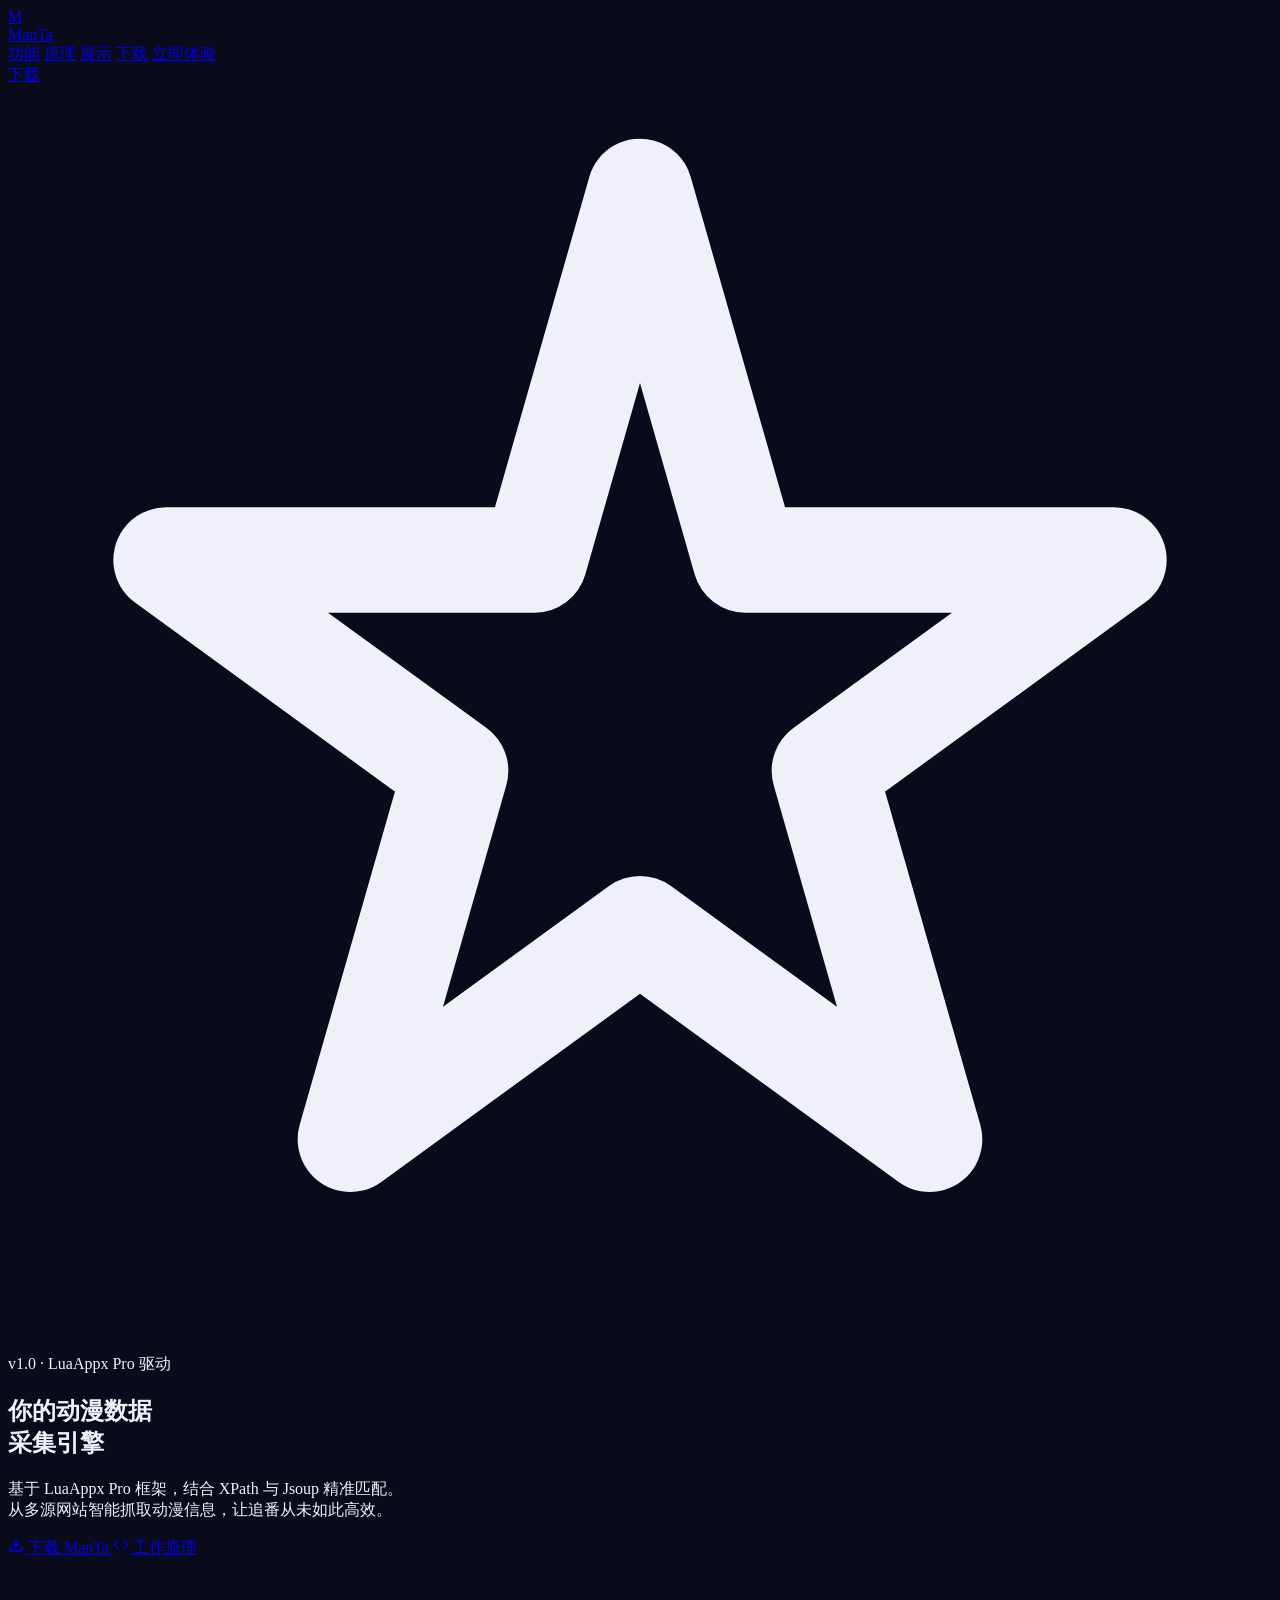
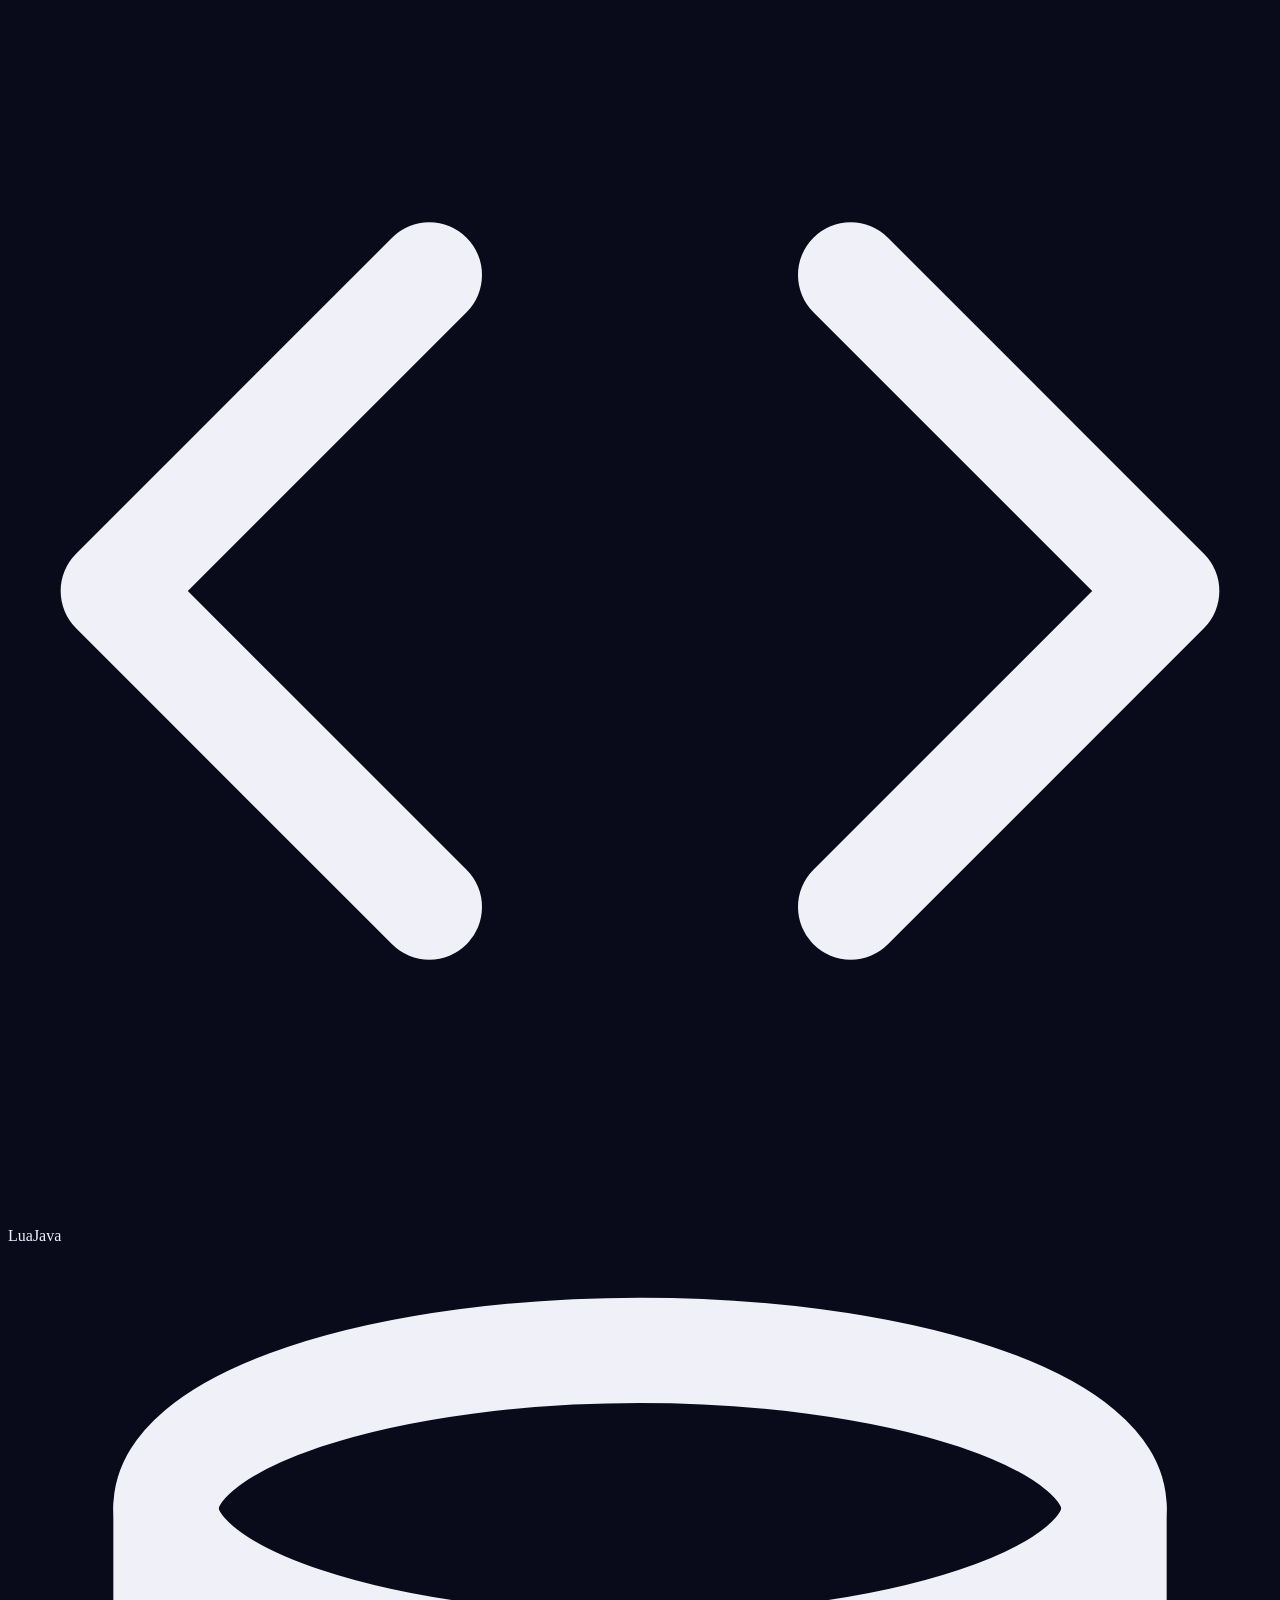
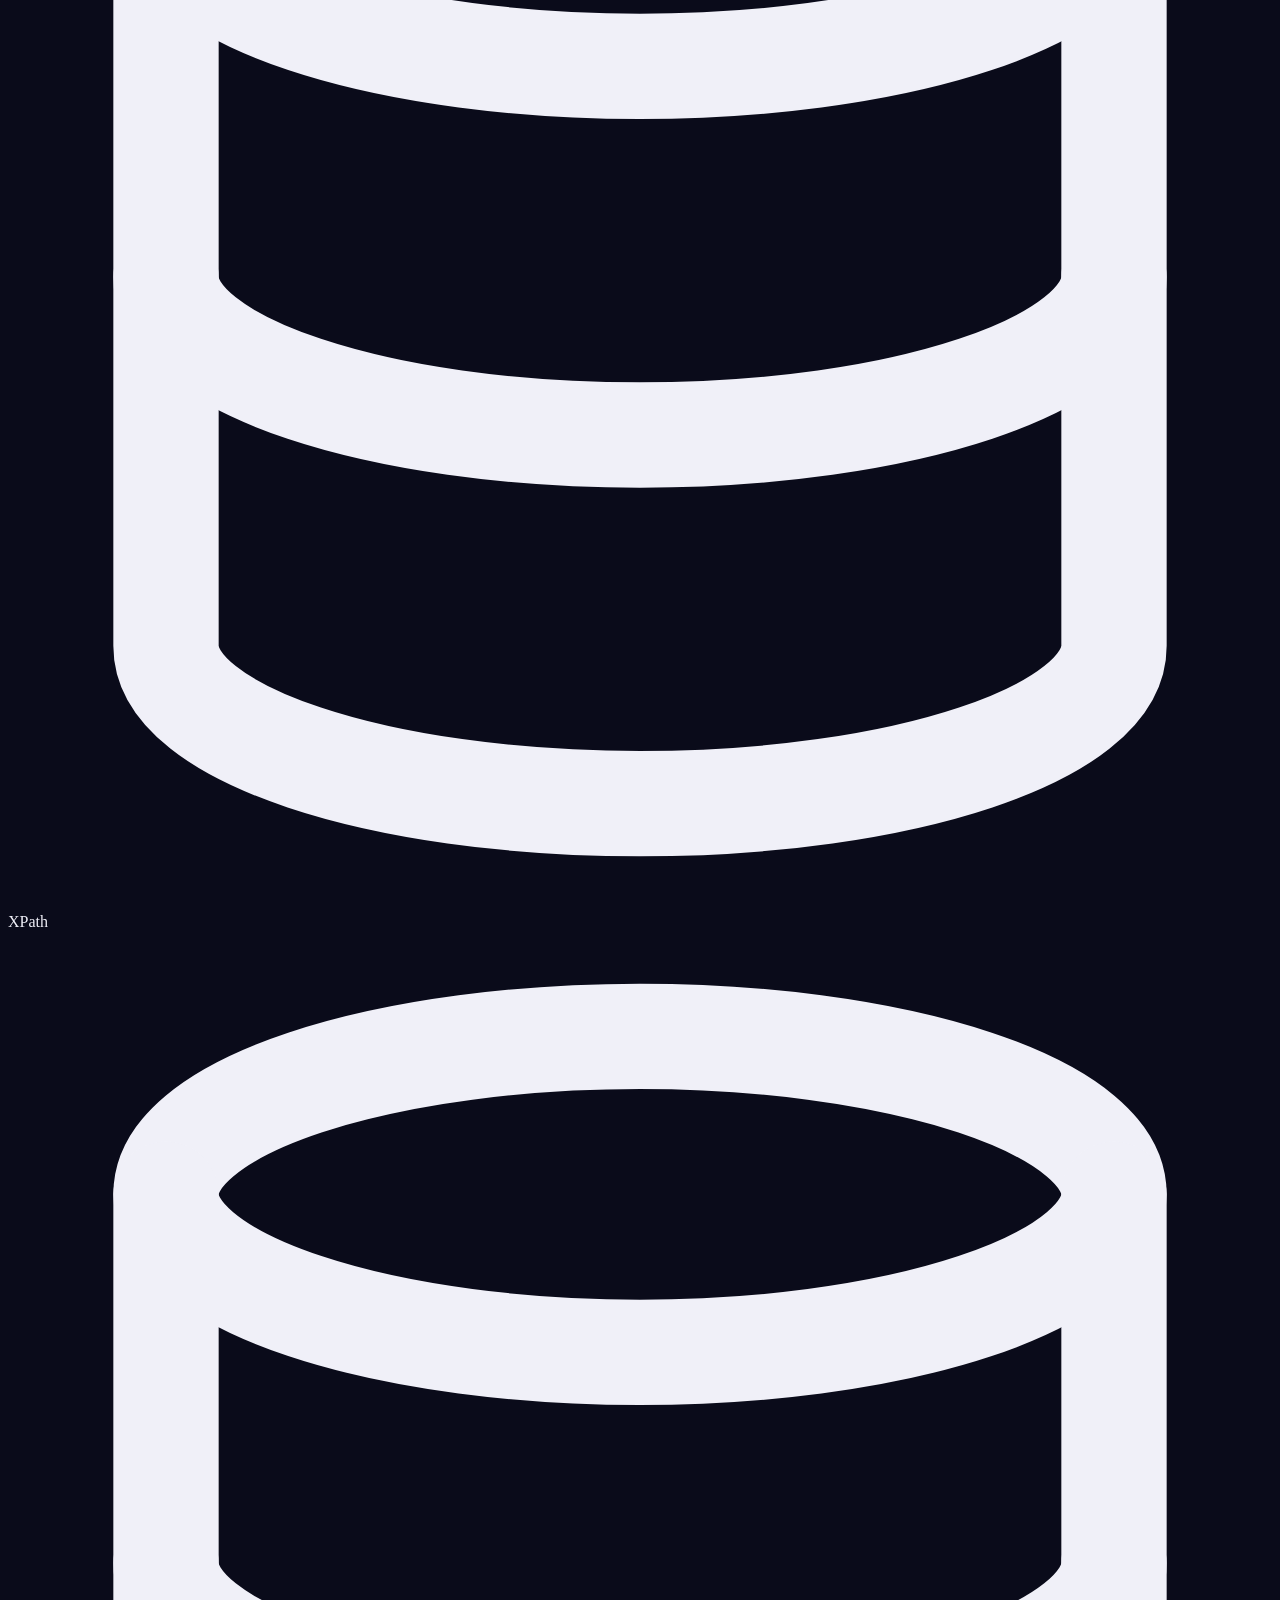
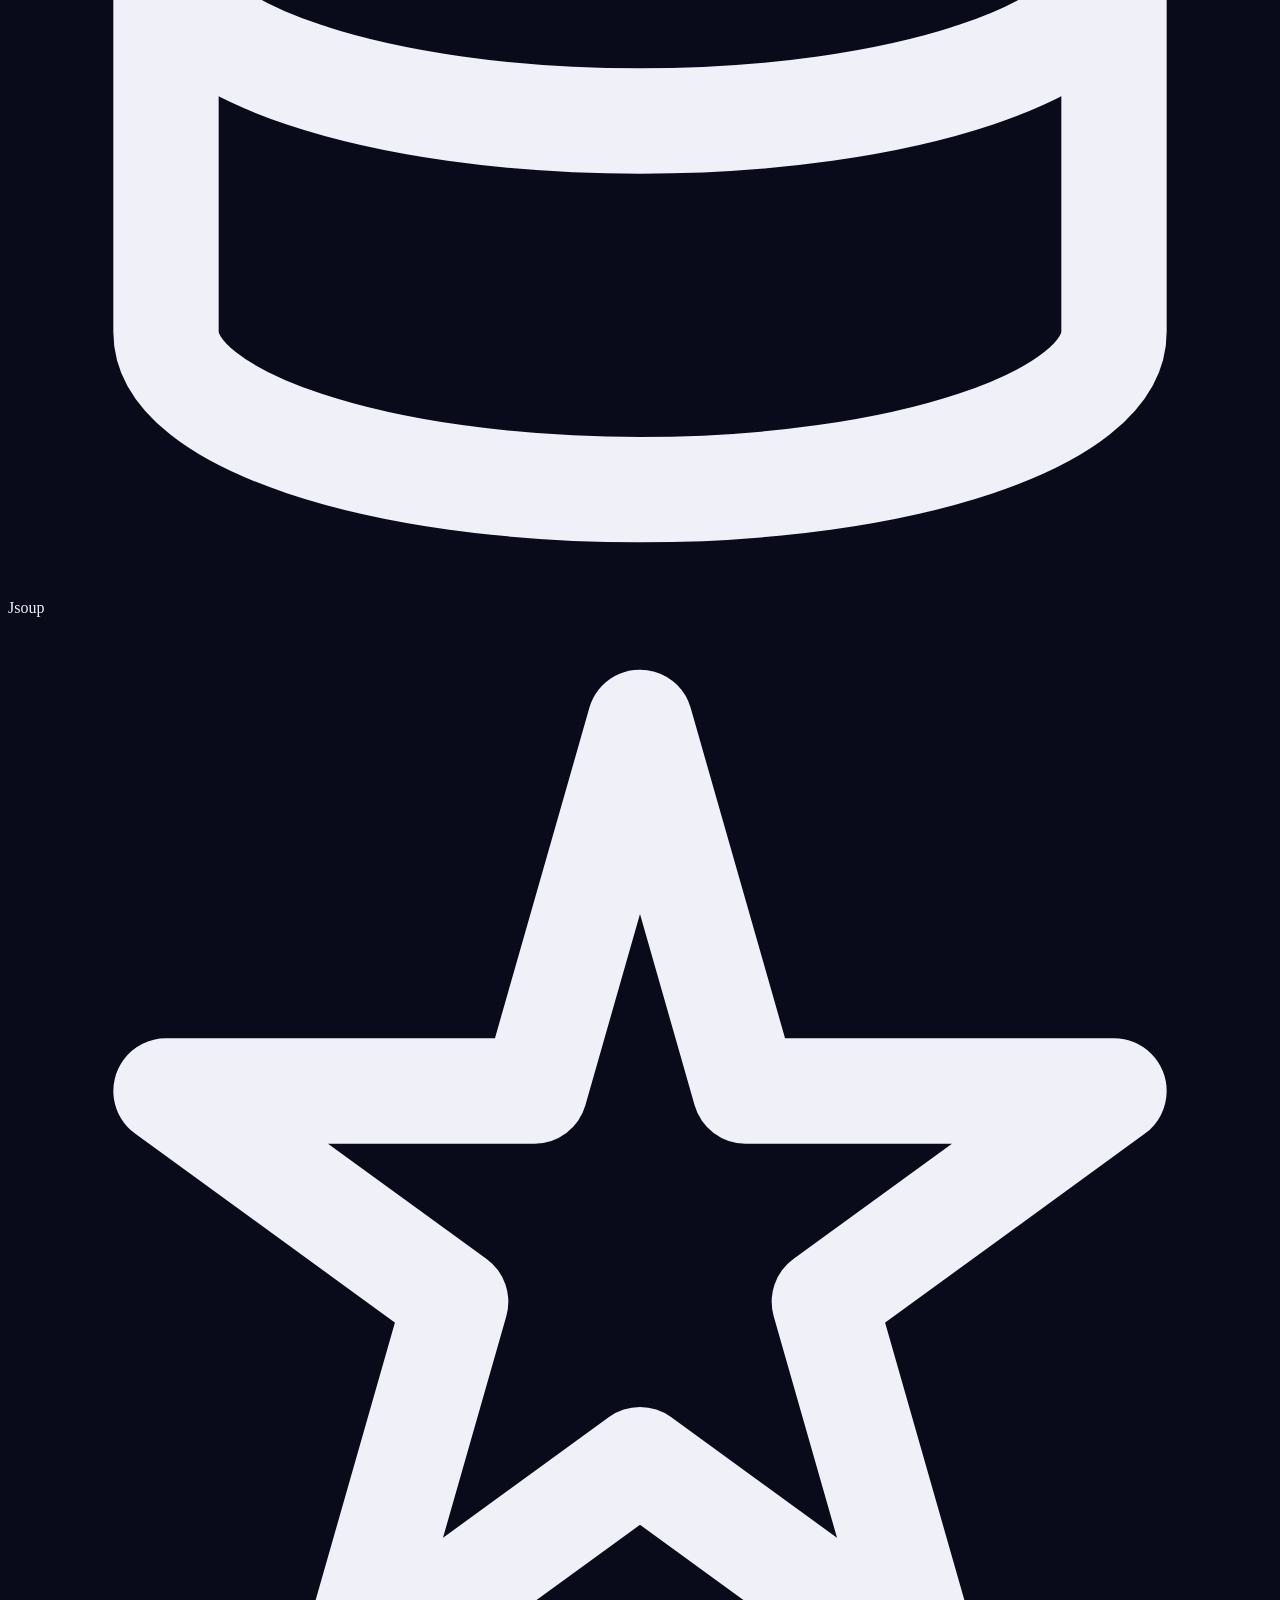
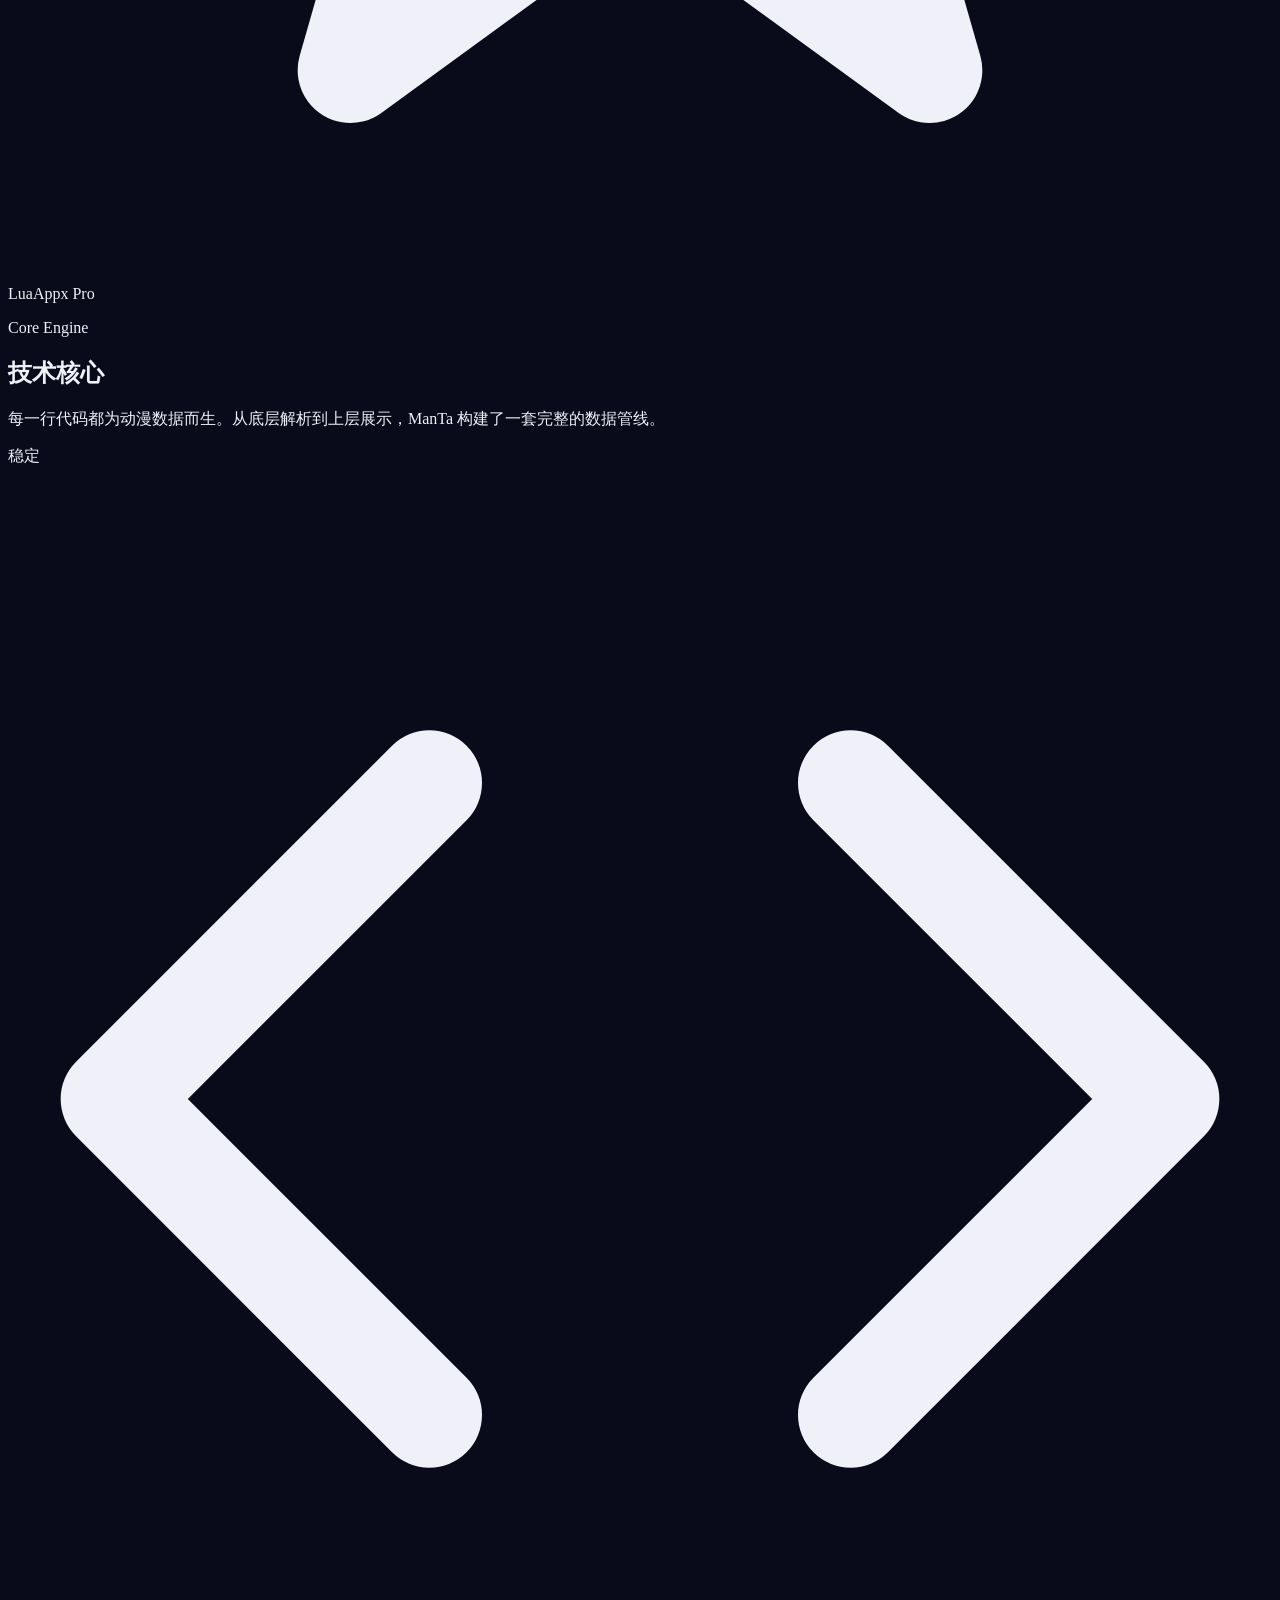
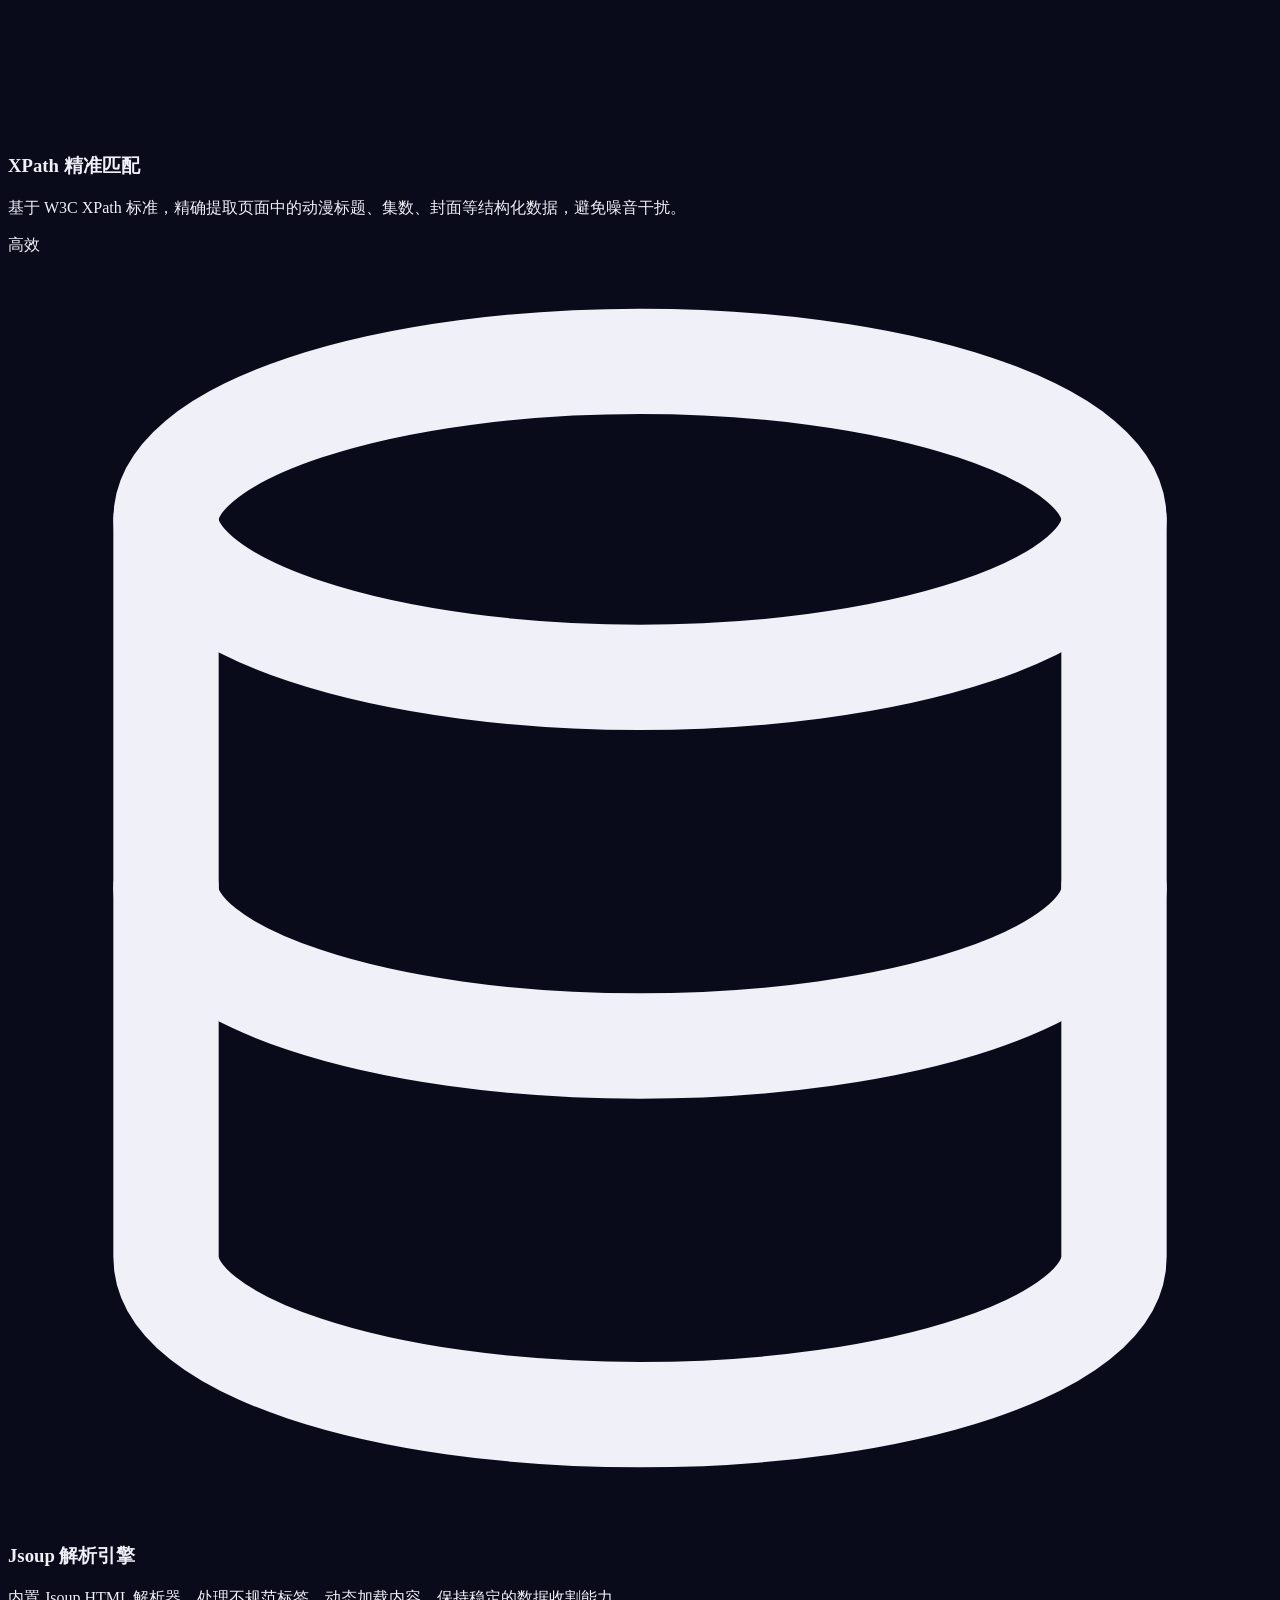
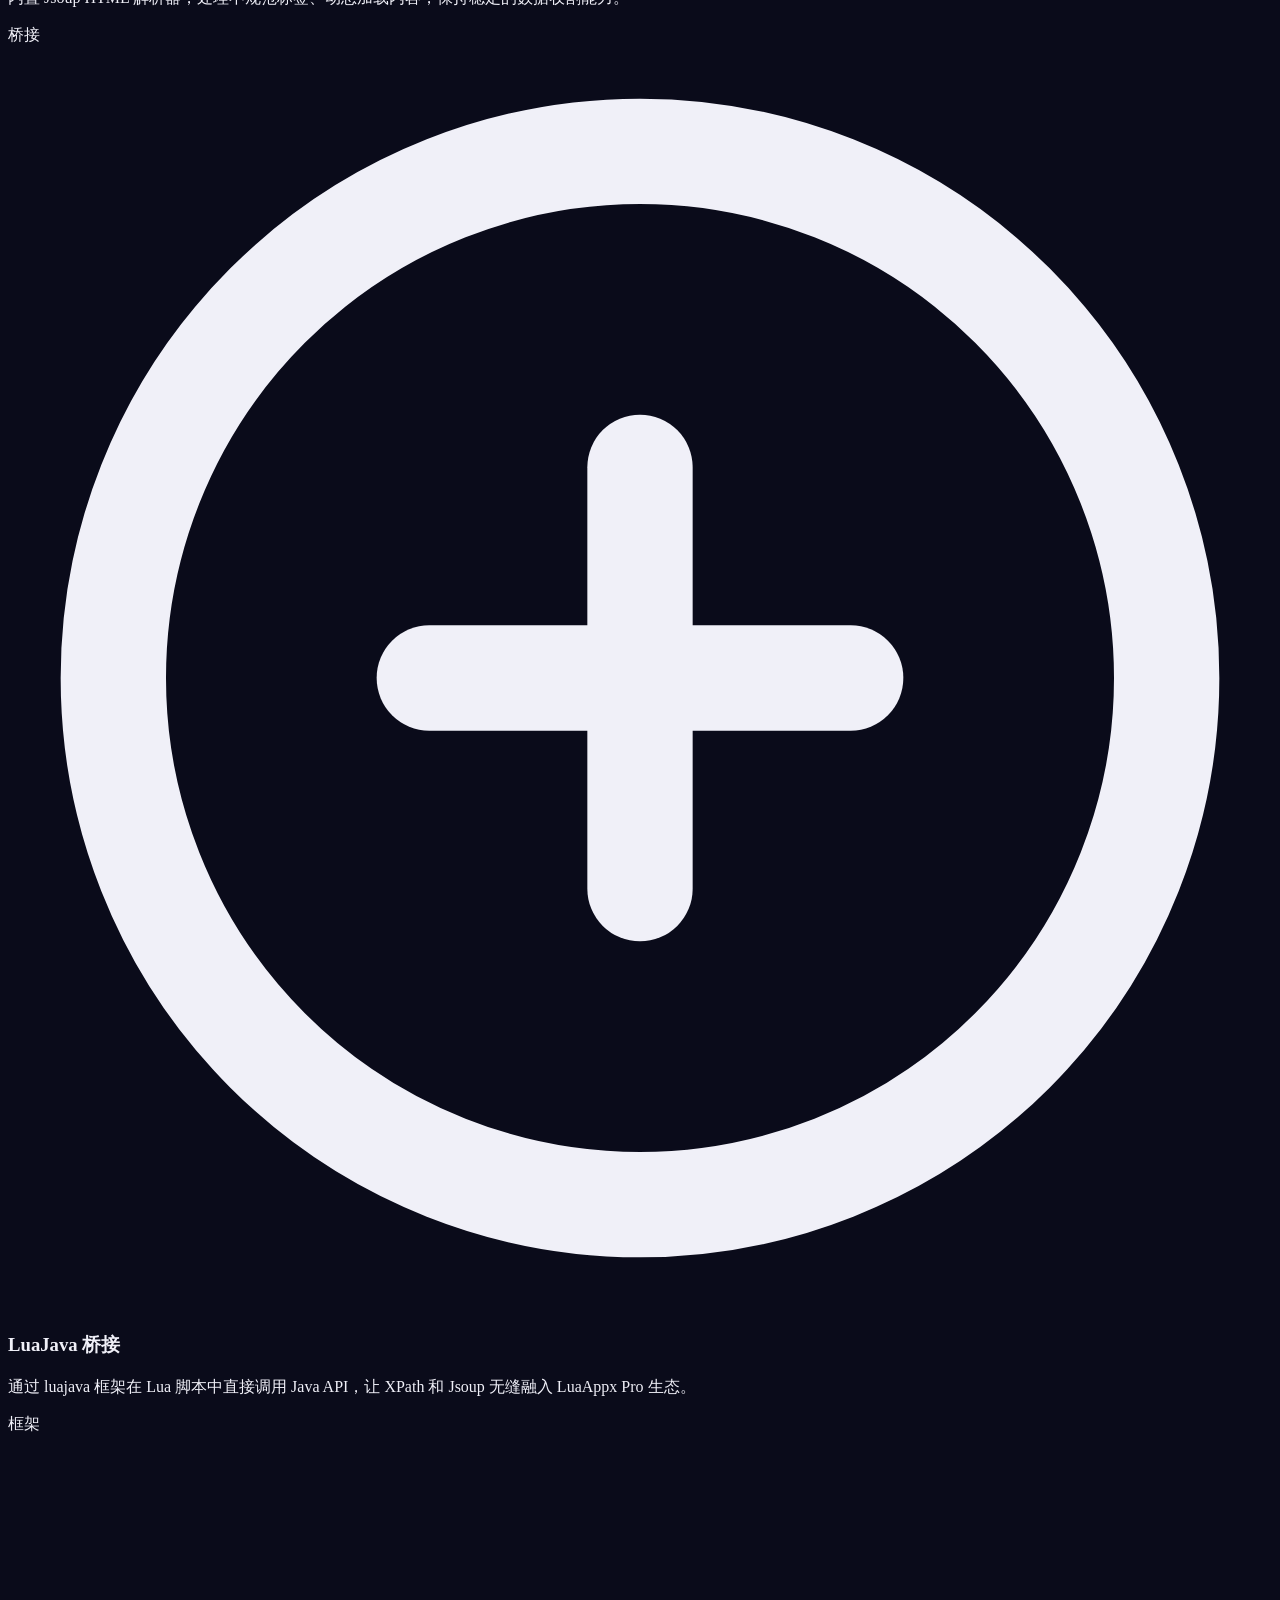
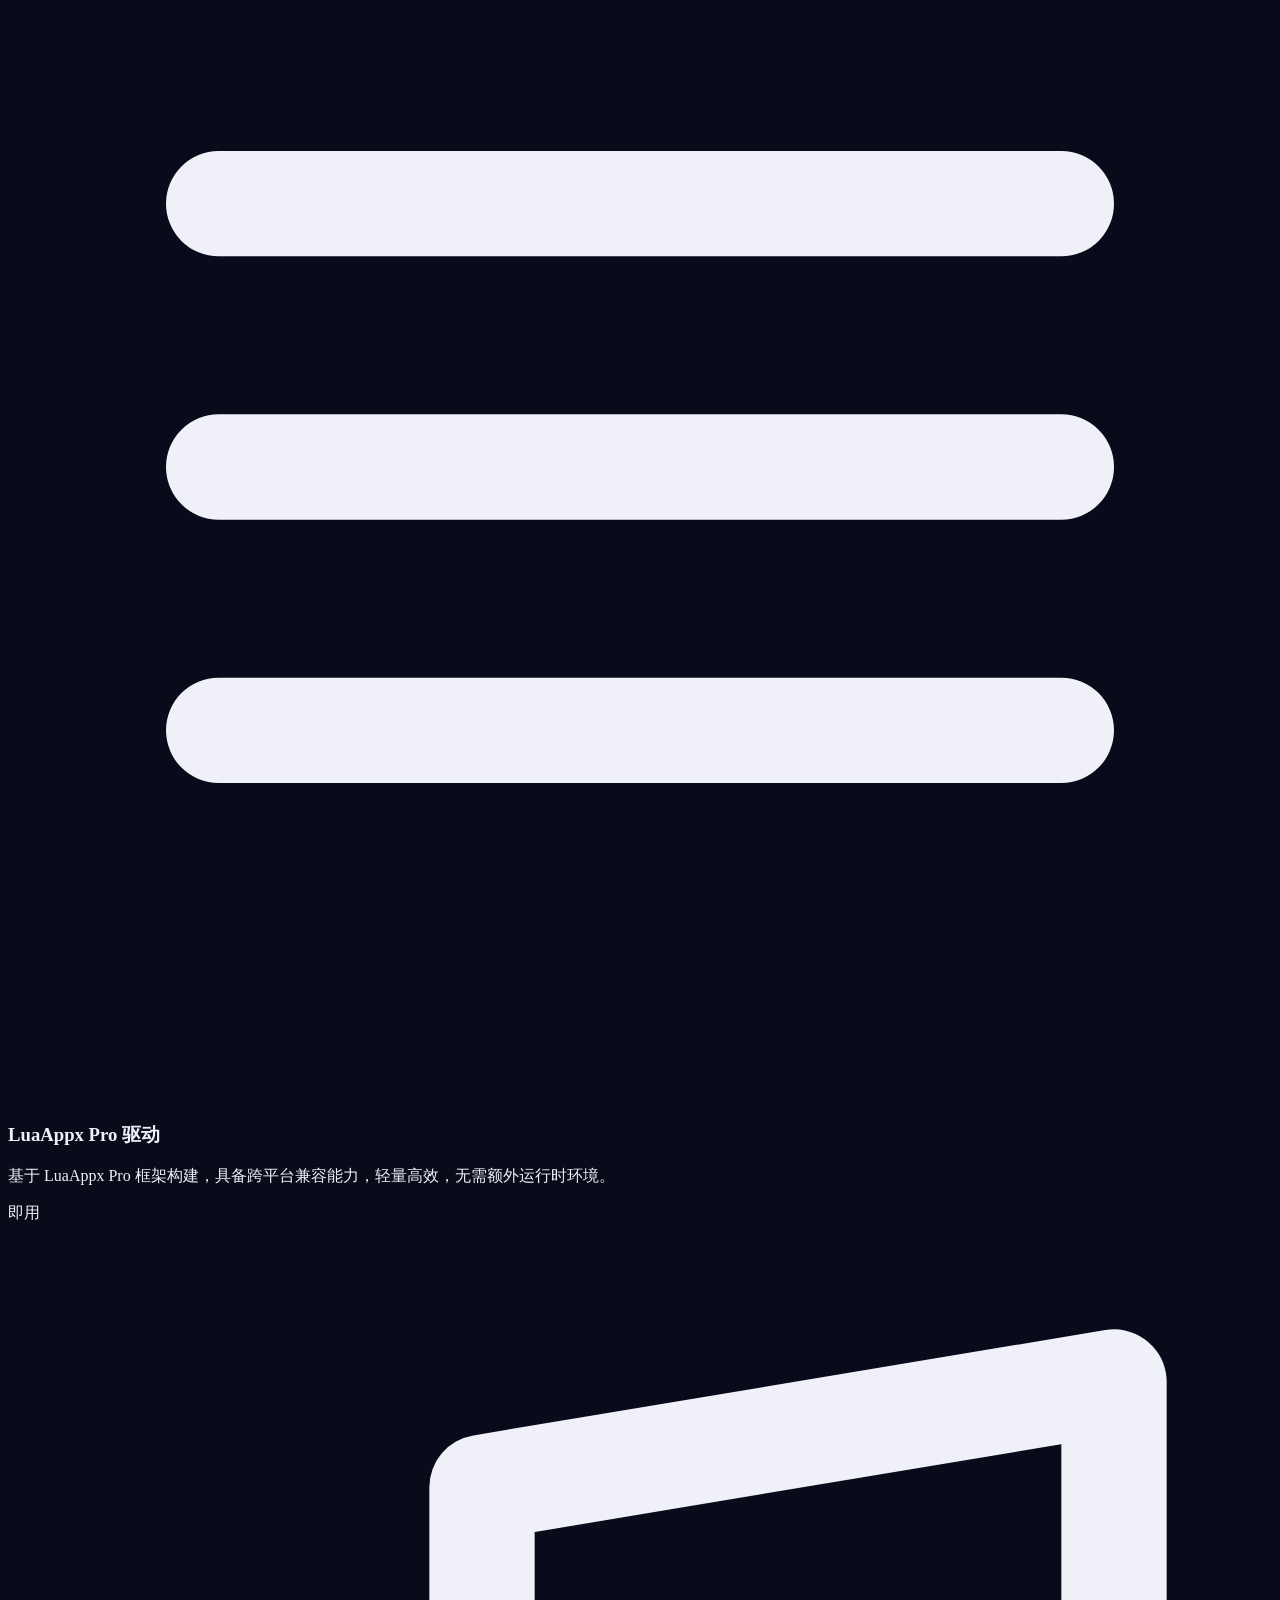
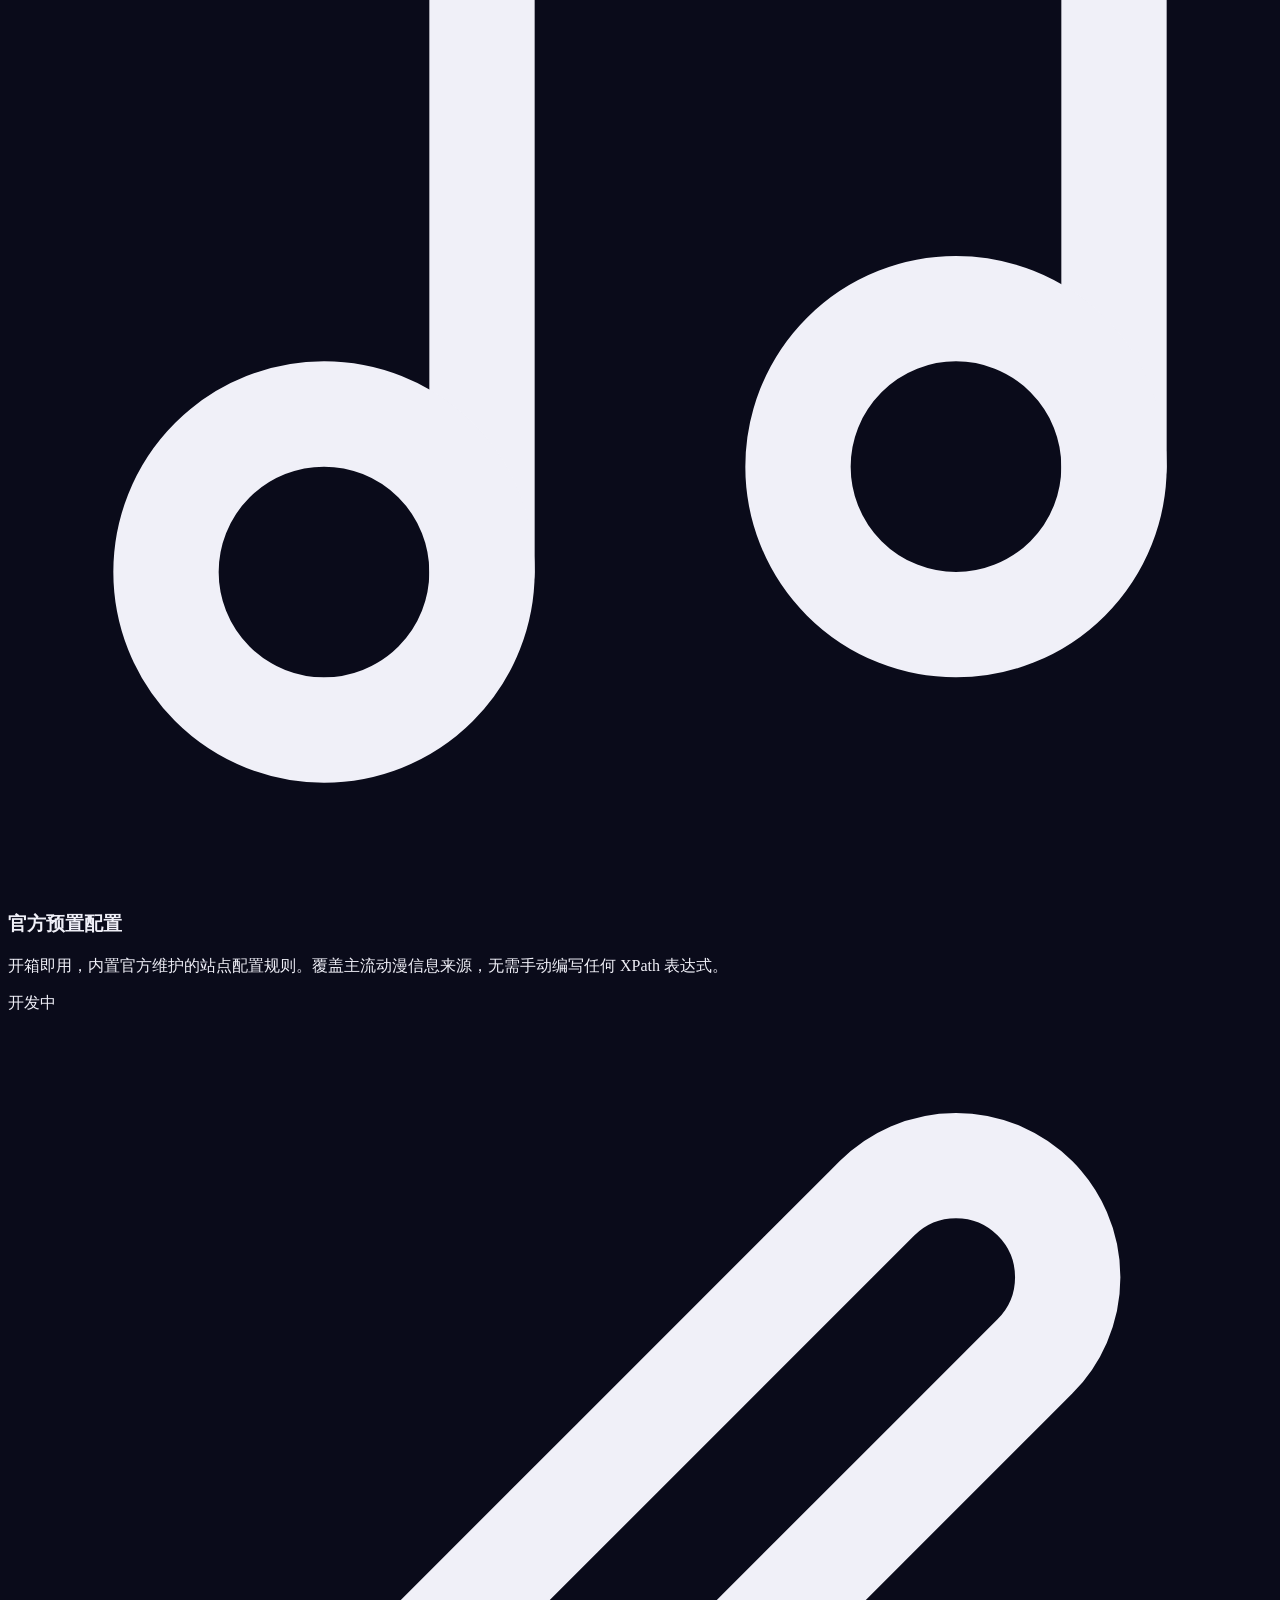
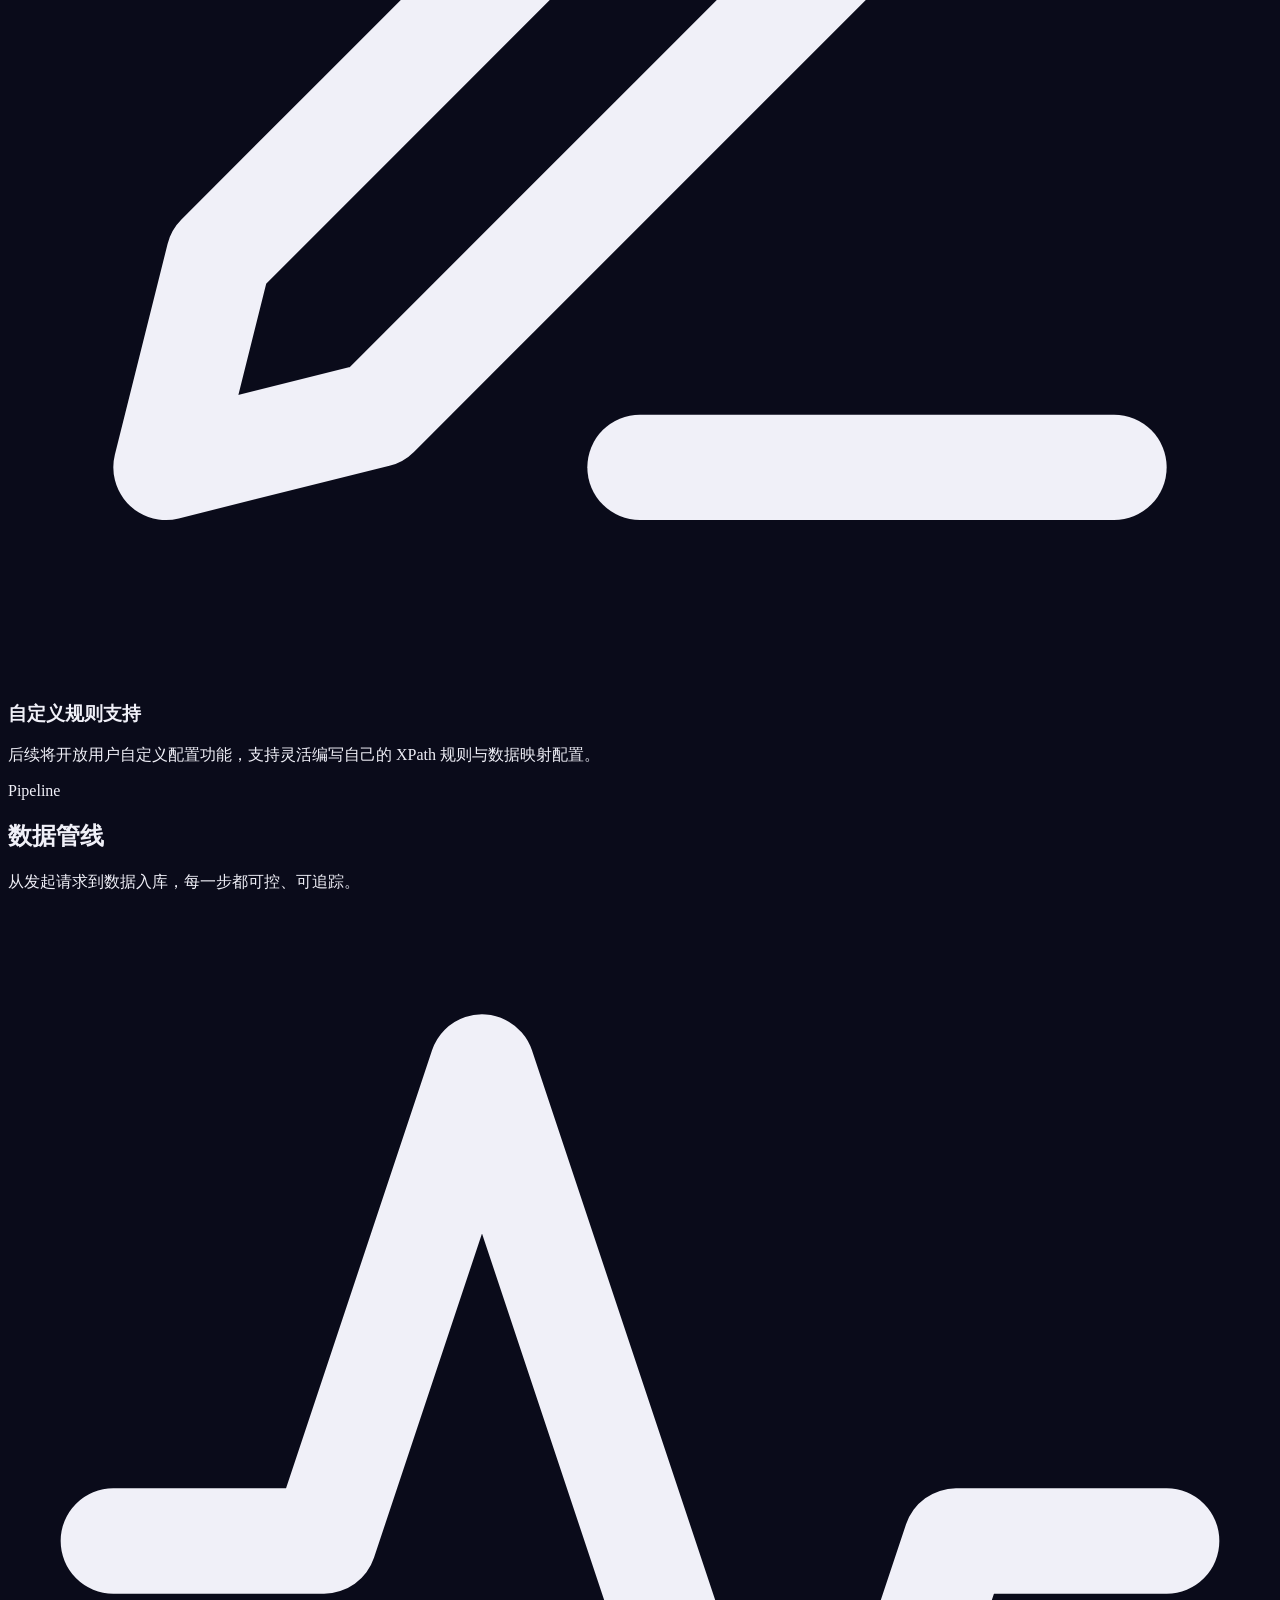
==== commit 0bed1aaf: "Upload via Gitk: index.html" ====
--- a/index.html
+++ b/index.html
@@ -1,695 +1,551 @@
 <!DOCTYPE html>
-<html lang="zh-CN" data-theme="dark">
+<html lang="zh-CN">
 <head>
   <meta charset="UTF-8" />
   <meta name="viewport" content="width=device-width, initial-scale=1.0" />
-  <title>ManTa · 爬虫式应用引擎</title>
-  <meta name="description" content="ManTa 基于 LuaAppx Pro 的轻量爬虫式 APP 框架，由 SoloSu 开发。极速数据采集、智能解析引擎、可视化规则配置。" />
+  <meta name="description" content="ManTa — 动漫数据采集APP。基于LuaAppx Pro，使用XPath和Jsoup框架的智能动漫聚合工具。由 SoloSu 开发。" />
+  <meta name="keywords" content="ManTa, 动漫, 采集, 爬虫, 动漫APP, SoloSu, LuaAppx, LuaJava" />
+  <title>ManTa — 动漫数据采集引擎 | SoloSu</title>
+
+  <!-- Fonts -->
   <link rel="preconnect" href="https://fonts.googleapis.com" />
   <link rel="preconnect" href="https://fonts.gstatic.com" crossorigin />
-  <link href="https://fonts.googleapis.com/css2?family=Outfit:wght@300;400;500;600;700&family=Noto+Sans+SC:wght@300;400;500;600;700&display=swap" rel="stylesheet" />
+  <link href="https://fonts.googleapis.com/css2?family=Geist:wght@400;500;600&family=Outfit:wght@300;400;500;600;700;800&display=swap" rel="stylesheet" />
+
+  <!-- Styles -->
+  <link rel="stylesheet" href="css/style.css" />
+
+  <!-- Favicon (inline SVG) -->
+  <link rel="icon" href="data:image/svg+xml,<svg xmlns='http://www.w3.org/2000/svg' viewBox='0 0 32 32'><rect width='32' height='32' rx='8' fill='%230a0b1a'/><text x='16' y='23' font-family='Outfit,sans-serif' font-size='22' font-weight='800' fill='url(%23g)' text-anchor='middle'>M</text><defs><linearGradient id='g' x1='0%25' y1='0%25' x2='100%25' y2='100%25'><stop offset='0%25' stop-color='%2300d4ff'/><stop offset='100%25' stop-color='%237c3aed'/></linearGradient></defs></svg>" type="image/svg+xml" />
+
+  <!-- Inline critical CSS for FOUC prevention -->
   <style>
-    :root {
-      --font-sans: 'Outfit','Noto Sans SC',system-ui,sans-serif;
-      --font-mono: 'SF Mono','Fira Code','Cascadia Code',monospace;
-      --accent-h:168; --accent-s:72%; --accent-l:44%;
-      --accent: hsl(var(--accent-h),var(--accent-s),var(--accent-l));
-      --accent-dim: hsl(var(--accent-h),calc(var(--accent-s) - 20%),calc(var(--accent-l) + 8%));
-      --accent-deep: hsl(var(--accent-h),var(--accent-s),calc(var(--accent-l) - 12%));
-      --bg: #0f0e0d; --bg-card: #1a1917; --bg-muted: #222120; --bg-elevated: #272524;
-      --text: #e6e2dd; --text-secondary: #a49e98; --text-muted: #706b66;
-      --border: #2e2b29; --border-light: #3a3734;
-      --radius: 12px; --radius-sm: 6px; --radius-full: 999px;
-      --shadow-sm: 0 1px 2px rgba(0,0,0,0.3);
-      --shadow: 0 2px 8px rgba(0,0,0,0.35);
-      --shadow-lg: 0 8px 32px rgba(0,0,0,0.45);
-      --shadow-glow: 0 0 60px hsla(var(--accent-h),var(--accent-s),var(--accent-l),0.06);
-      --nav-height: 64px;
-      --ease-out: cubic-bezier(0.22,1,0.36,1);
-    }
-    [data-theme="light"] {
-      --bg: #f7f6f4; --bg-card: #fff; --bg-muted: #efedeb; --bg-elevated: #fafaf9;
-      --text: #1c1a18; --text-secondary: #6b6560; --text-muted: #a09994;
-      --border: #e5e0db; --border-light: #d6d0ca;
-      --shadow-sm: 0 1px 2px rgba(0,0,0,0.04);
-      --shadow: 0 2px 8px rgba(0,0,0,0.06);
-      --shadow-lg: 0 8px 32px rgba(0,0,0,0.08);
-      --shadow-glow: 0 0 40px hsla(var(--accent-h),var(--accent-s),var(--accent-l),0.08);
-    }
-    *,*::before,*::after { box-sizing:border-box; margin:0; padding:0; }
-    html { scroll-behavior:smooth; }
-    body {
-      font-family:var(--font-sans); background:var(--bg); color:var(--text);
-      line-height:1.6; -webkit-font-smoothing:antialiased; overflow-x:hidden;
-    }
-    ::selection { background:var(--accent); color:#fff; }
-    img { max-width:100%; height:auto; display:block; }
-    a { color:inherit; text-decoration:none; }
-    button { font-family:inherit; cursor:pointer; border:none; background:none; color:inherit; }
-    ul { list-style:none; }
-    .container { width:100%; max-width:1120px; margin:0 auto; padding:0 24px; }
-
-    .nav {
-      position:fixed; top:0; left:0; right:0; height:var(--nav-height); z-index:100;
-      background:rgba(15,14,13,0.82); backdrop-filter:blur(18px) saturate(1.4);
-      border-bottom:1px solid transparent; transition:border-color 0.3s, box-shadow 0.3s;
-    }
-    .nav.scrolled { border-color:var(--border); box-shadow:var(--shadow-sm); }
-    [data-theme="light"] .nav { background:rgba(247,246,244,0.82); }
-    .nav-inner { display:flex; align-items:center; justify-content:space-between; height:100%; }
-    .nav-brand { display:flex; align-items:center; gap:10px; font-size:1.15rem; font-weight:600; letter-spacing:-0.02em; }
-    .nav-brand-icon { width:28px; height:28px; border-radius:6px; background:var(--accent); display:flex; align-items:center; justify-content:center; color:#fff; font-weight:700; font-size:0.8rem; }
-    .nav-brand span { color:var(--accent); }
-    .nav-links { display:flex; align-items:center; gap:24px; }
-    .nav-links a {
-      font-size:0.8125rem; font-weight:500; color:var(--text-secondary);
-      transition:color 0.2s; position:relative; padding:4px 0;
-    }
-    .nav-links a::after {
-      content:''; position:absolute; bottom:-2px; left:0;
-      width:0; height:1.5px; background:var(--accent);
-      transition:width 0.3s var(--ease-out); border-radius:2px;
-    }
-    .nav-links a:hover { color:var(--text); }
-    .nav-links a:hover::after { width:100%; }
-    .nav-actions { display:flex; align-items:center; gap:10px; }
-    .theme-toggle {
-      width:36px; height:36px; display:flex; align-items:center; justify-content:center;
-      border-radius:var(--radius-sm); color:var(--text-muted);
-      transition:all 0.2s; font-size:1.05rem; flex-shrink:0;
-    }
-    .theme-toggle:hover { background:var(--bg-muted); color:var(--text); }
-    .nav-cta {
-      display:inline-flex; align-items:center; gap:6px; padding:7px 16px;
-      border-radius:var(--radius-full); background:var(--accent); color:#fff;
-      font-size:0.8125rem; font-weight:500; white-space:nowrap;
-      transition:all 0.3s var(--ease-out);
-    }
-    .nav-cta:hover { background:var(--accent-deep); transform:translateY(-1px); box-shadow:0 4px 14px hsla(var(--accent-h),var(--accent-s),var(--accent-l),0.25); }
-    .nav-mobile-toggle { display:none; width:36px; height:36px; align-items:center; justify-content:center; color:var(--text); flex-shrink:0; }
-    .nav-mobile-toggle svg { width:20px; height:20px; }
-    .nav-mobile-overlay { display:none; position:fixed; inset:0; background:rgba(0,0,0,0.35); z-index:98; opacity:0; pointer-events:none; transition:opacity 0.3s; }
-    .nav-mobile-overlay.active { opacity:1; pointer-events:auto; }
-
-    .hero { position:relative; min-height:100dvh; display:flex; align-items:center; padding-top:var(--nav-height); overflow:hidden; }
-    .hero-bg { position:absolute; inset:0; z-index:0; }
-    .hero-grid {
-      position:absolute; top:-40%; left:-10%; width:110%; height:130%;
-      background-image: linear-gradient(var(--border) 0.5px,transparent 0.5px), linear-gradient(90deg,var(--border) 0.5px,transparent 0.5px);
-      background-size:72px 72px; opacity:0.2; transform:rotate(8deg);
-      mask-image:radial-gradient(ellipse 70% 55% at 60% 50%,black 25%,transparent 72%);
-      -webkit-mask-image:radial-gradient(ellipse 70% 55% at 60% 50%,black 25%,transparent 72%);
-    }
-    .hero-glow-1 { position:absolute; top:-5%; right:8%; width:520px; height:520px; border-radius:50%; background:radial-gradient(circle,hsla(var(--accent-h),var(--accent-s),var(--accent-l),0.07) 0%,transparent 70%); filter:blur(70px); pointer-events:none; }
-    .hero-glow-2 { position:absolute; bottom:-10%; left:-5%; width:400px; height:400px; border-radius:50%; background:radial-gradient(circle,hsla(var(--accent-h),var(--accent-s),var(--accent-l),0.05) 0%,transparent 70%); filter:blur(60px); pointer-events:none; }
-    .hero-particles { position:absolute; inset:0; overflow:hidden; pointer-events:none; z-index:0; }
-    .hero-particle { position:absolute; width:3px; height:3px; border-radius:50%; background:var(--accent); opacity:0; }
-    .hero-content { position:relative; z-index:1; display:grid; grid-template-columns:1.1fr 0.9fr; gap:50px; align-items:center; width:100%; padding:60px 0 40px; }
-    .hero-text { opacity:0; transform:translateY(24px); animation:fadeUp 0.7s var(--ease-out) 0.2s forwards; }
-    .hero-tag { display:inline-flex; align-items:center; gap:6px; padding:4px 10px; border-radius:var(--radius-full); background:var(--bg-muted); border:1px solid var(--border); font-size:0.7rem; font-weight:500; color:var(--text-secondary); margin-bottom:20px; text-transform:uppercase; letter-spacing:0.06em; }
-    .hero-tag-dot { width:5px; height:5px; border-radius:50%; background:var(--accent); animation:pulse-dot 2s ease-in-out infinite; }
-    @keyframes pulse-dot { 0%,100%{opacity:1} 50%{opacity:0.25} }
-    .hero-title { font-size:clamp(2.2rem,5.5vw,3.6rem); font-weight:600; line-height:1.06; letter-spacing:-0.03em; margin-bottom:18px; }
-    .hero-title em { font-style:normal; color:var(--accent); }
-    .hero-sub { font-size:clamp(0.95rem,1.4vw,1.1rem); color:var(--text-secondary); line-height:1.75; max-width:460px; margin-bottom:28px; }
-    .hero-actions { display:flex; gap:12px; flex-wrap:wrap; }
-    .btn { display:inline-flex; align-items:center; gap:8px; padding:11px 22px; border-radius:var(--radius-full); font-size:0.875rem; font-weight:500; transition:all 0.3s var(--ease-out); white-space:nowrap; }
-    .btn-primary { background:var(--accent); color:#fff; box-shadow:0 2px 10px hsla(var(--accent-h),var(--accent-s),var(--accent-l),0.2); }
-    .btn-primary:hover { background:var(--accent-deep); transform:translateY(-2px); box-shadow:0 6px 20px hsla(var(--accent-h),var(--accent-s),var(--accent-l),0.25); }
-    .btn-secondary { background:transparent; color:var(--text); border:1.5px solid var(--border); }
-    .btn-secondary:hover { border-color:var(--accent); color:var(--accent); transform:translateY(-2px); }
-    .hero-visual { position:relative; opacity:0; transform:translateY(24px); animation:fadeUp 0.7s var(--ease-out) 0.4s forwards; display:flex; justify-content:center; align-items:center; }
-    .hero-mockup { width:100%; max-width:420px; border-radius:var(--radius); overflow:hidden; border:1px solid var(--border); background:var(--bg-card); box-shadow:var(--shadow-lg),var(--shadow-glow); }
-    .mockup-bar { display:flex; align-items:center; gap:8px; padding:12px 14px; border-bottom:1px solid var(--border); background:var(--bg-muted); }
-    .mockup-dot { width:8px; height:8px; border-radius:50%; }
-    .mockup-dot:nth-child(1) { background:#ec6a5e; }
-    .mockup-dot:nth-child(2) { background:#f5bd4f; }
-    .mockup-dot:nth-child(3) { background:#61c454; }
-    .mockup-bar-label { font-size:0.65rem; font-family:var(--font-mono); color:var(--text-muted); margin-left:6px; }
-    .mockup-body { padding:20px; font-family:var(--font-mono); font-size:0.75rem; line-height:1.8; color:var(--text-secondary); min-height:200px; }
-    .mockup-line { opacity:0; }
-    .mockup-line.typed { opacity:1; transition:opacity 0.3s; }
-    .mockup-prompt { color:var(--accent); }
-    .mockup-output { color:var(--text-muted); padding-left:1.2em; }
-    .mockup-highlight { color:var(--text); }
-    .mockup-cursor { display:inline-block; width:6px; height:14px; background:var(--accent); animation:blink-cursor 1s step-end infinite; vertical-align:text-bottom; margin-left:2px; }
-    @keyframes blink-cursor { 50%{opacity:0} }
-    .hero-scroll-ind { position:absolute; bottom:28px; left:50%; transform:translateX(-50%); z-index:1; display:flex; flex-direction:column; align-items:center; gap:6px; color:var(--text-muted); font-size:0.65rem; letter-spacing:0.1em; text-transform:uppercase; opacity:0; animation:fadeUp 0.6s var(--ease-out) 0.8s forwards; }
-    .scroll-line { width:1px; height:36px; background:linear-gradient(to bottom,var(--text-muted),transparent); animation:scroll-pulse 2.5s ease-in-out infinite; }
-    @keyframes scroll-pulse { 0%,100%{transform:scaleY(0.25);opacity:0.4} 50%{transform:scaleY(1);opacity:1} }
-
-    .section { padding:100px 0; }
-    .section-header { margin-bottom:52px; }
-    .section-label { font-size:0.7rem; font-weight:600; letter-spacing:0.1em; text-transform:uppercase; color:var(--accent-dim); margin-bottom:10px; }
-    .section-title { font-size:clamp(1.5rem,2.8vw,2rem); font-weight:600; letter-spacing:-0.02em; line-height:1.2; }
-    .section-title em { font-style:normal; color:var(--accent); }
-    .section-desc { color:var(--text-secondary); font-size:0.95rem; max-width:480px; margin-top:10px; line-height:1.7; }
-    .features-grid { display:grid; grid-template-columns:repeat(2,1fr); gap:20px; }
-    .feature-card { background:var(--bg-card); border:1px solid var(--border); border-radius:var(--radius); padding:28px 24px; transition:all 0.4s var(--ease-out); opacity:0; transform:translateY(24px); }
-    .feature-card.revealed { opacity:1; transform:translateY(0); transition:all 0.5s var(--ease-out); }
-    .feature-card:hover { transform:translateY(-3px); box-shadow:var(--shadow-lg); border-color:var(--accent); }
-    .feature-icon { width:40px; height:40px; display:flex; align-items:center; justify-content:center; border-radius:var(--radius-sm); background:hsla(var(--accent-h),var(--accent-s),var(--accent-l),0.08); margin-bottom:16px; font-size:1.15rem; color:var(--accent); }
-    .feature-name { font-size:0.95rem; font-weight:600; margin-bottom:8px; }
-    .feature-desc { font-size:0.825rem; color:var(--text-secondary); line-height:1.7; }
-    .feature-tag { display:inline-block; margin-top:14px; font-size:0.7rem; padding:2px 8px; border-radius:var(--radius-sm); background:var(--bg-muted); color:var(--text-muted); font-weight:500; }
-
-    .demo-section { background:var(--bg-muted); }
-    .demo-grid { display:grid; grid-template-columns:1fr 1fr; gap:48px; align-items:center; }
-    .demo-text { opacity:0; transform:translateY(20px); }
-    .demo-text.revealed { opacity:1; transform:translateY(0); transition:all 0.6s var(--ease-out); }
-    .demo-list { margin-top:24px; display:flex; flex-direction:column; gap:16px; }
-    .demo-item { display:flex; gap:14px; align-items:flex-start; }
-    .demo-item-num { width:24px; height:24px; border-radius:50%; background:hsla(var(--accent-h),var(--accent-s),var(--accent-l),0.1); color:var(--accent); font-size:0.7rem; font-weight:600; display:flex; align-items:center; justify-content:center; flex-shrink:0; margin-top:1px; }
-    .demo-item p { font-size:0.875rem; color:var(--text-secondary); line-height:1.7; }
-    .demo-item strong { color:var(--text); font-weight:600; }
-    .demo-terminal { background:#0a0908; border:1px solid #2a2826; border-radius:var(--radius); overflow:hidden; box-shadow:var(--shadow-lg); }
-    [data-theme="light"] .demo-terminal { background:#11100e; border-color:#2e2b29; }
-    .terminal-header { display:flex; align-items:center; gap:8px; padding:10px 14px; background:#1a1817; border-bottom:1px solid #2a2826; }
-    [data-theme="light"] .terminal-header { background:#1e1c1b; border-color:#2e2b29; }
-    .terminal-dot { width:8px; height:8px; border-radius:50%; }
-    .terminal-dot:nth-child(1) { background:#ec6a5e; }
-    .terminal-dot:nth-child(2) { background:#f5bd4f; }
-    .terminal-dot:nth-child(3) { background:#61c454; }
-    .terminal-title { font-size:0.6rem; font-family:var(--font-mono); color:var(--text-muted); margin-left:6px; }
-    .terminal-body { padding:20px; font-family:var(--font-mono); font-size:0.75rem; line-height:2; color:var(--text-secondary); min-height:260px; }
-    .term-line { opacity:0; display:block; }
-    .term-line.show { opacity:1; transition:opacity 0.2s; }
-    .term-prompt { color:var(--accent); }
-    .term-comment { color:#5a5550; }
-    .term-output { color:#8a8580; padding-left:1.4em; }
-    .term-success { color:#61c454; }
-    .term-highlight { color:var(--text); }
-
-    .arch-grid { display:grid; grid-template-columns:repeat(4,1fr); gap:20px; }
-    .arch-card { background:var(--bg-card); border:1px solid var(--border); border-radius:var(--radius); padding:24px; text-align:center; transition:all 0.4s var(--ease-out); opacity:0; transform:translateY(20px); }
-    .arch-card.revealed { opacity:1; transform:translateY(0); transition:all 0.5s var(--ease-out); }
-    .arch-card:hover { border-color:var(--accent); box-shadow:var(--shadow); }
-    .arch-step { width:36px; height:36px; border-radius:50%; background:hsla(var(--accent-h),var(--accent-s),var(--accent-l),0.08); display:flex; align-items:center; justify-content:center; margin:0 auto 14px; font-size:0.75rem; font-weight:600; color:var(--accent); }
-    .arch-name { font-size:0.9rem; font-weight:600; margin-bottom:8px; }
-    .arch-desc { font-size:0.8rem; color:var(--text-secondary); line-height:1.6; }
-
-    .cta-section { position:relative; background:var(--bg-card); border-top:1px solid var(--border); border-bottom:1px solid var(--border); overflow:hidden; text-align:center; }
-    .cta-section::before { content:''; position:absolute; top:-60%; left:50%; transform:translateX(-50%); width:500px; height:500px; border-radius:50%; background:radial-gradient(circle,hsla(var(--accent-h),var(--accent-s),var(--accent-l),0.05) 0%,transparent 70%); filter:blur(60px); pointer-events:none; }
-    .cta-inner { position:relative; z-index:1; max-width:600px; margin:0 auto; }
-    .cta-title { font-size:clamp(1.4rem,2.5vw,1.8rem); font-weight:600; letter-spacing:-0.02em; margin-bottom:12px; }
-    .cta-title em { font-style:normal; color:var(--accent); }
-    .cta-desc { color:var(--text-secondary); font-size:0.9rem; line-height:1.7; margin-bottom:28px; }
-    .cta-actions { display:flex; gap:12px; justify-content:center; flex-wrap:wrap; }
-    .cta-version { font-size:0.7rem; color:var(--text-muted); margin-top:16px; letter-spacing:0.02em; }
-
-    .footer { background:var(--bg); padding:48px 0 32px; border-top:1px solid var(--border); }
-    .footer-grid { display:grid; grid-template-columns:2fr 1fr 1fr 1fr; gap:40px; margin-bottom:40px; }
-    .footer-brand .nav-brand-icon { margin-bottom:14px; }
-    .footer-brand p { font-size:0.8rem; color:var(--text-secondary); line-height:1.7; max-width:280px; }
-    .footer-col-title { font-size:0.75rem; font-weight:600; text-transform:uppercase; letter-spacing:0.06em; color:var(--text-muted); margin-bottom:16px; }
-    .footer-col a { display:block; font-size:0.825rem; color:var(--text-secondary); margin-bottom:10px; transition:color 0.2s; }
-    .footer-col a:hover { color:var(--text); }
-    .footer-bottom { display:flex; align-items:center; justify-content:space-between; padding-top:24px; border-top:1px solid var(--border); }
-    .footer-copy { font-size:0.75rem; color:var(--text-muted); }
-    .footer-socials { display:flex; gap:16px; }
-    .footer-socials a { color:var(--text-muted); font-size:0.75rem; transition:color 0.2s; }
-    .footer-socials a:hover { color:var(--text); }
-
-    @keyframes fadeUp { to{opacity:1;transform:translateY(0)} }
-
-    @media (max-width:900px) {
-      .hero-content { grid-template-columns:1fr; gap:36px; text-align:center; padding:48px 0 32px; }
-      .hero-sub { margin:0 auto 28px; }
-      .hero-actions { justify-content:center; }
-      .hero-visual { order:-1; }
-      .hero-mockup { max-width:360px; }
-      .hero-grid { display:none; }
-      .features-grid { grid-template-columns:1fr 1fr; }
-      .demo-grid { grid-template-columns:1fr; gap:36px; }
-      .arch-grid { grid-template-columns:repeat(2,1fr); gap:16px; }
-      .footer-grid { grid-template-columns:1fr 1fr; gap:32px; }
-      .footer-brand { grid-column:1 / -1; }
-      .nav-links { display:none; }
-      .nav-mobile-toggle { display:flex; }
-      .nav-links.mobile-open { display:flex; flex-direction:column; position:fixed; top:var(--nav-height); left:0; right:0; background:var(--bg); border-bottom:1px solid var(--border); padding:24px; gap:20px; z-index:99; align-items:flex-start; }
-      [data-theme="light"] .nav-links.mobile-open { background:var(--bg); }
-    }
-    @media (max-width:560px) {
-      .features-grid { grid-template-columns:1fr; }
-      .arch-grid { grid-template-columns:1fr; }
-      .footer-grid { grid-template-columns:1fr; gap:24px; }
-      .footer-bottom { flex-direction:column; gap:12px; text-align:center; }
-      .hero-mockup { max-width:300px; }
-      .mockup-body { padding:14px; font-size:0.65rem; min-height:160px; }
-      .container { padding:0 16px; }
-      .section { padding:60px 0; }
-      .cta-actions { flex-direction:column; align-items:center; }
-    }
-    @media (prefers-reduced-motion:reduce) {
-      *,*::before,*::after { animation-duration:0.01ms !important; animation-iteration-count:1 !important; transition-duration:0.01ms !important; }
-      .feature-card,.arch-card,.hero-text,.hero-visual,.hero-scroll-ind { opacity:1; transform:none; animation:none; }
-      .mockup-line { opacity:1; } .term-line { opacity:1; }
-      .hero-particle { display:none; }
-    }
+    html { background: #0a0b1a; color: #f0f0f8; }
   </style>
 </head>
 <body>
 
-  <!-- ═══ Navigation ═══ -->
-  <nav class="nav" role="navigation" aria-label="主导航">
-    <div class="container nav-inner">
-      <a href="#" class="nav-brand" aria-label="ManTa 首页">
-        <span class="nav-brand-icon">M</span>
-        Man<span>Ta</span>
+  <!-- ========================================
+       NAVBAR
+       ======================================== -->
+  <nav class="navbar" role="navigation" aria-label="主导航">
+    <div class="container">
+      <a href="#" class="navbar-logo" aria-label="ManTa 首页">
+        <div class="navbar-logo-mark">M</div>
+        <span class="navbar-logo-text">ManTa</span>
       </a>
-      <ul class="nav-links" id="navLinks">
-        <li><a href="#features">特性</a></li>
-        <li><a href="#demo">演示</a></li>
-        <li><a href="#architecture">架构</a></li>
-        <li><a href="#cta">获取</a></li>
-      </ul>
-      <div class="nav-actions">
-        <button class="theme-toggle" id="themeToggle" aria-label="切换暗色/浅色主题">
-          <svg id="themeIcon" width="18" height="18" viewBox="0 0 24 24" fill="none" stroke="currentColor" stroke-width="2" stroke-linecap="round" stroke-linejoin="round"><path d="M21 12.79A9 9 0 1 1 11.21 3 7 7 0 0 0 21 12.79z"/></svg>
-        </button>
-        <a href="#cta" class="nav-cta">开始使用 ↗</a>
-        <button class="nav-mobile-toggle" id="mobileToggle" aria-label="菜单">
-          <svg viewBox="0 0 24 24" fill="none" stroke="currentColor" stroke-width="2" stroke-linecap="round"><line x1="3" y1="6" x2="21" y2="6"/><line x1="3" y1="12" x2="21" y2="12"/><line x1="3" y1="18" x2="21" y2="18"/></svg>
-        </button>
-      </div>
+
+      <div class="navbar-links">
+        <a href="#features" class="navbar-link">功能</a>
+        <a href="#how-it-works" class="navbar-link">原理</a>
+        <a href="#showcase" class="navbar-link">展示</a>
+        <a href="#download" class="navbar-link">下载</a>
+        <a href="#download" class="navbar-cta">
+          <span class="navbar-cta-dot"></span>
+          立即体验
+        </a>
+      </div>
+
+      <a href="#download" class="navbar-cta-mobile">下载</a>
     </div>
   </nav>
-  <div class="nav-mobile-overlay" id="navOverlay"></div>
-
-  <!-- ═══ Hero ═══ -->
-  <section class="hero" id="hero" aria-label="产品首页">
-    <div class="hero-bg">
-      <div class="hero-grid" aria-hidden="true"></div>
-      <div class="hero-glow-1" aria-hidden="true"></div>
-      <div class="hero-glow-2" aria-hidden="true"></div>
-      <div class="hero-particles" id="particles" aria-hidden="true"></div>
-    </div>
-    <div class="container hero-content">
-      <div class="hero-text">
-        <div class="hero-tag"><span class="hero-tag-dot"></span>v0.1.0 预览版</div>
-        <h1 class="hero-title">面向未来的<br/><em>爬虫式应用引擎</em></h1>
-        <p class="hero-sub">基于 LuaAppx Pro 构建，ManTa 将数据采集、智能解析与规则配置融为一体——让每个人都能像搭建积木一样构建自己的爬虫应用。</p>
+
+  <!-- ========================================
+       HERO
+       ======================================== -->
+  <section class="hero" aria-label="首页横幅">
+    <div class="hero-bg-grid" aria-hidden="true"></div>
+    <div class="hero-glow-1" aria-hidden="true"></div>
+    <div class="hero-glow-2" aria-hidden="true"></div>
+
+    <div class="container">
+      <div class="hero-content">
+        <div class="hero-badge">
+          <svg class="hero-badge-icon" viewBox="0 0 24 24" fill="none" stroke="currentColor" stroke-width="2" stroke-linecap="round" stroke-linejoin="round">
+            <path d="M12 2l2 7h7l-5.5 4 2 7L12 16l-5.5 4 2-7L3 9h7z"/>
+          </svg>
+          <span>v1.0 &middot; LuaAppx Pro 驱动</span>
+        </div>
+
+        <h1 class="hero-title">
+          你的动漫数据<br />
+          <span class="hero-title-gradient">采集引擎</span>
+        </h1>
+
+        <p class="hero-subtitle">
+          基于 LuaAppx Pro 框架，结合 XPath 与 Jsoup 精准匹配。<br />
+          从多源网站智能抓取动漫信息，让追番从未如此高效。
+        </p>
+
         <div class="hero-actions">
-          <a href="#demo" class="btn btn-primary">查看演示 ↓</a>
-          <a href="#features" class="btn btn-secondary">了解更多</a>
-        </div>
-      </div>
-      <div class="hero-visual">
-        <div class="hero-mockup">
-          <div class="mockup-bar">
-            <span class="mockup-dot"></span><span class="mockup-dot"></span><span class="mockup-dot"></span>
-            <span class="mockup-bar-label">~/mania-app</span>
-          </div>
-          <div class="mockup-body" id="mockupBody">
-            <div class="mockup-line typed"> <span class="mockup-prompt">$</span> <span class="mockup-highlight">mania init</span></div>
-            <div class="mockup-line typed"> <span class="mockup-output">✓ 爬虫项目创建成功</span></div>
-            <div style="height:8px"></div>
-            <div class="mockup-line typed"> <span class="mockup-prompt">$</span> <span class="mockup-highlight">mania run --target=https://example.com</span></div>
-            <div class="mockup-line typed"> <span class="mockup-output"> › 正在连接目标服务器...</span></div>
-            <div class="mockup-line typed"> <span class="mockup-output"> › 已获取 2,418 条数据</span></div>
-            <div class="mockup-line typed"> <span class="mockup-output" style="color:#61c454;">✓ 输出至 ./output/result.json</span></div>
-            <div class="mockup-line typed" style="margin-top:6px;"> <span class="mockup-prompt">$</span><span class="mockup-cursor"></span></div>
-          </div>
-        </div>
-      </div>
-    </div>
-    <div class="hero-scroll-ind" aria-hidden="true">
-      <span>向下滚动</span>
-      <div class="scroll-line"></div>
+          <a href="#download" class="btn-primary">
+            <svg width="16" height="16" viewBox="0 0 24 24" fill="none" stroke="currentColor" stroke-width="2.5" stroke-linecap="round" stroke-linejoin="round">
+              <path d="M21 15v4a2 2 0 0 1-2 2H5a2 2 0 0 1-2-2v-4"/>
+              <polyline points="7 10 12 15 17 10"/>
+              <line x1="12" y1="15" x2="12" y2="3"/>
+            </svg>
+            下载 ManTa
+          </a>
+          <a href="#how-it-works" class="btn-secondary">
+            <svg width="16" height="16" viewBox="0 0 24 24" fill="none" stroke="currentColor" stroke-width="2" stroke-linecap="round" stroke-linejoin="round">
+              <polyline points="16 18 22 12 16 6"/>
+              <polyline points="8 6 2 12 8 18"/>
+            </svg>
+            工作原理
+          </a>
+        </div>
+
+        <div class="hero-tech-tags">
+          <span class="hero-tech-tag">
+            <svg viewBox="0 0 24 24" fill="none" stroke="currentColor" stroke-width="2" stroke-linecap="round" stroke-linejoin="round">
+              <polyline points="16 18 22 12 16 6"/><polyline points="8 6 2 12 8 18"/>
+            </svg>
+            LuaJava
+          </span>
+          <span class="hero-tech-tag">
+            <svg viewBox="0 0 24 24" fill="none" stroke="currentColor" stroke-width="2" stroke-linecap="round" stroke-linejoin="round">
+              <ellipse cx="12" cy="5" rx="9" ry="3"/>
+              <path d="M21 12c0 1.66-4 3-9 3s-9-1.34-9-3"/>
+              <path d="M3 5v14c0 1.66 4 3 9 3s9-1.34 9-3V5"/>
+            </svg>
+            XPath
+          </span>
+          <span class="hero-tech-tag">
+            <svg viewBox="0 0 24 24" fill="none" stroke="currentColor" stroke-width="2" stroke-linecap="round" stroke-linejoin="round">
+              <ellipse cx="12" cy="5" rx="9" ry="3"/>
+              <path d="M21 12c0 1.66-4 3-9 3s-9-1.34-9-3"/>
+              <path d="M3 5v14c0 1.66 4 3 9 3s9-1.34 9-3V5"/>
+            </svg>
+            Jsoup
+          </span>
+          <span class="hero-tech-tag">
+            <svg viewBox="0 0 24 24" fill="none" stroke="currentColor" stroke-width="2" stroke-linecap="round" stroke-linejoin="round">
+              <path d="M12 2l2 7h7l-5.5 4 2 7L12 16l-5.5 4 2-7L3 9h7z"/>
+            </svg>
+            LuaAppx Pro
+          </span>
+        </div>
+      </div>
     </div>
   </section>
 
-  <!-- ═══ Features ═══ -->
-  <section class="section" id="features" aria-label="核心特性">
-    <div class="container">
-      <div class="section-header">
-        <div class="section-label">特性</div>
-        <h2 class="section-title">为什么选择 <em>ManTa</em></h2>
-        <p class="section-desc">从数据采集到应用落地，我们为你准备好了一切。</p>
-      </div>
-      <div class="features-grid" id="featuresGrid">
-        <article class="feature-card">
-          <div class="feature-icon">⚡</div>
-          <h3 class="feature-name">极速数据采集</h3>
-          <p class="feature-desc">基于 LuaAppx Pro 运行时，多线程并发抓取，单机每秒可达上千请求。支持智能节流与反爬策略自动适配。</p>
-          <span class="feature-tag">10x 速度</span>
-        </article>
-        <article class="feature-card">
-          <div class="feature-icon">🔍</div>
-          <h3 class="feature-name">智能解析引擎</h3>
-          <p class="feature-desc">内置 CSS 选择器、XPath、正则和 AI 辅助提取。自动识别列表、表格、文章正文等常见页面结构。</p>
-          <span class="feature-tag">零配置</span>
-        </article>
-        <article class="feature-card">
-          <div class="feature-icon">🎛️</div>
-          <h3 class="feature-name">可视化规则配置</h3>
-          <p class="feature-desc">无需写代码，拖拽式构建爬虫规则。同时支持 Lua 脚本嵌入，满足高级定制需求。</p>
-          <span class="feature-tag">低代码</span>
-        </article>
-        <article class="feature-card">
-          <div class="feature-icon">📦</div>
-          <h3 class="feature-name">一键打包发布</h3>
-          <p class="feature-desc">将爬虫规则与运行时打包为独立 APP，支持 Android 平台直接运行。一次编写，随处使用。</p>
-          <span class="feature-tag">LuaAppx Pro</span>
-        </article>
-        <article class="feature-card">
-          <div class="feature-icon">🔒</div>
-          <h3 class="feature-name">数据安全本地化</h3>
-          <p class="feature-desc">所有数据在本地处理，不经过第三方服务器。支持加密存储和自定义导出格式。</p>
-          <span class="feature-tag">隐私优先</span>
-        </article>
-        <article class="feature-card">
-          <div class="feature-icon">🧩</div>
-          <h3 class="feature-name">开放 API 生态</h3>
-          <p class="feature-desc">提供完整的 Lua API 和 HTTP 服务接口，可轻松与现有系统集成。支持插件扩展机制。</p>
-          <span class="feature-tag">可扩展</span>
-        </article>
+  <!-- ========================================
+       FEATURES
+       ======================================== -->
+  <section id="features" class="section features" aria-label="核心功能">
+    <div class="container">
+      <div class="features-header">
+        <p class="section-label reveal">Core Engine</p>
+        <h2 class="section-heading reveal">技术核心</h2>
+        <p class="section-subtitle reveal">每一行代码都为动漫数据而生。从底层解析到上层展示，ManTa 构建了一套完整的数据管线。</p>
+      </div>
+
+      <div class="features-grid">
+        <!-- Card 1: XPath -->
+        <div class="feature-card reveal">
+          <div class="feature-badge">稳定</div>
+          <div class="feature-icon">
+            <svg viewBox="0 0 24 24" fill="none" stroke="currentColor" stroke-width="2" stroke-linecap="round" stroke-linejoin="round">
+              <polyline points="16 18 22 12 16 6"/>
+              <polyline points="8 6 2 12 8 18"/>
+            </svg>
+          </div>
+          <h3 class="feature-title">XPath 精准匹配</h3>
+          <p class="feature-desc">基于 W3C XPath 标准，精确提取页面中的动漫标题、集数、封面等结构化数据，避免噪音干扰。</p>
+        </div>
+
+        <!-- Card 2: Jsoup -->
+        <div class="feature-card reveal">
+          <div class="feature-badge">高效</div>
+          <div class="feature-icon">
+            <svg viewBox="0 0 24 24" fill="none" stroke="currentColor" stroke-width="2" stroke-linecap="round" stroke-linejoin="round">
+              <ellipse cx="12" cy="5" rx="9" ry="3"/>
+              <path d="M21 12c0 1.66-4 3-9 3s-9-1.34-9-3"/>
+              <path d="M3 5v14c0 1.66 4 3 9 3s9-1.34 9-3V5"/>
+            </svg>
+          </div>
+          <h3 class="feature-title">Jsoup 解析引擎</h3>
+          <p class="feature-desc">内置 Jsoup HTML 解析器，处理不规范标签、动态加载内容，保持稳定的数据收割能力。</p>
+        </div>
+
+        <!-- Card 3: LuaJava Bridge -->
+        <div class="feature-card reveal">
+          <div class="feature-badge">桥接</div>
+          <div class="feature-icon">
+            <svg viewBox="0 0 24 24" fill="none" stroke="currentColor" stroke-width="2" stroke-linecap="round" stroke-linejoin="round">
+              <circle cx="12" cy="12" r="10"/>
+              <line x1="12" y1="8" x2="12" y2="16"/>
+              <line x1="8" y1="12" x2="16" y2="12"/>
+            </svg>
+          </div>
+          <h3 class="feature-title">LuaJava 桥接</h3>
+          <p class="feature-desc">通过 luajava 框架在 Lua 脚本中直接调用 Java API，让 XPath 和 Jsoup 无缝融入 LuaAppx Pro 生态。</p>
+        </div>
+
+        <!-- Card 4: LuaAppx Pro -->
+        <div class="feature-card reveal">
+          <div class="feature-badge">框架</div>
+          <div class="feature-icon">
+            <svg viewBox="0 0 24 24" fill="none" stroke="currentColor" stroke-width="2" stroke-linecap="round" stroke-linejoin="round">
+              <path d="M4 17h16M4 12h16M4 7h16"/>
+            </svg>
+          </div>
+          <h3 class="feature-title">LuaAppx Pro 驱动</h3>
+          <p class="feature-desc">基于 LuaAppx Pro 框架构建，具备跨平台兼容能力，轻量高效，无需额外运行时环境。</p>
+        </div>
+
+        <!-- Card 5: Official Configs (wide) -->
+        <div class="feature-card feature-card-wide reveal">
+          <div class="feature-badge">即用</div>
+          <div class="feature-icon">
+            <svg viewBox="0 0 24 24" fill="none" stroke="currentColor" stroke-width="2" stroke-linecap="round" stroke-linejoin="round">
+              <path d="M9 18V5l12-2v13"/>
+              <circle cx="6" cy="18" r="3"/>
+              <circle cx="18" cy="16" r="3"/>
+            </svg>
+          </div>
+          <h3 class="feature-title">官方预置配置</h3>
+          <p class="feature-desc">开箱即用，内置官方维护的站点配置规则。覆盖主流动漫信息来源，无需手动编写任何 XPath 表达式。</p>
+        </div>
+
+        <!-- Card 6: Custom Rules (in dev) -->
+        <div class="feature-card reveal">
+          <div class="feature-badge">开发中</div>
+          <div class="feature-icon">
+            <svg viewBox="0 0 24 24" fill="none" stroke="currentColor" stroke-width="2" stroke-linecap="round" stroke-linejoin="round">
+              <path d="M12 20h9"/>
+              <path d="M16.5 3.5a2.121 2.121 0 0 1 3 3L7 19l-4 1 1-4L16.5 3.5z"/>
+            </svg>
+          </div>
+          <h3 class="feature-title">自定义规则支持</h3>
+          <p class="feature-desc">后续将开放用户自定义配置功能，支持灵活编写自己的 XPath 规则与数据映射配置。</p>
+        </div>
       </div>
     </div>
   </section>
 
-  <!-- ═══ Demo ═══ -->
-  <section class="section demo-section" id="demo" aria-label="演示">
-    <div class="container">
-      <div class="section-header">
-        <div class="section-label">演示</div>
-        <h2 class="section-title">打开终端，<em>即刻体验</em></h2>
-        <p class="section-desc">ManTa 的命令行界面简洁直观，看一眼就会用。</p>
-      </div>
-      <div class="demo-grid">
-        <div class="demo-text" id="demoText">
-          <h3 style="font-size:1.05rem;font-weight:600;margin-bottom:10px;">三步完成数据采集</h3>
-          <div class="demo-list">
-            <div class="demo-item">
-              <span class="demo-item-num">1</span>
-              <p><strong>初始化项目</strong> — 运行 <code style="font-family:var(--font-mono);font-size:0.8em;padding:1px 5px;background:var(--bg-muted);border-radius:3px;">mania init</code> 创建爬虫骨架</p>
-            </div>
-            <div class="demo-item">
-              <span class="demo-item-num">2</span>
-              <p><strong>配置规则</strong> — 用 YAML 或可视化编辑器定义目标页面和数据字段</p>
-            </div>
-            <div class="demo-item">
-              <span class="demo-item-num">3</span>
-              <p><strong>运行并导出</strong> — 执行 <code style="font-family:var(--font-mono);font-size:0.8em;padding:1px 5px;background:var(--bg-muted);border-radius:3px;">mania run</code> 获取结构化数据</p>
-            </div>
-          </div>
-        </div>
-        <div class="demo-terminal" aria-label="终端模拟器">
-          <div class="terminal-header">
-            <span class="terminal-dot"></span><span class="terminal-dot"></span><span class="terminal-dot"></span>
-            <span class="terminal-title">manTa-terminal</span>
-          </div>
-          <div class="terminal-body" id="termBody">
-            <span class="term-line"><span class="term-prompt">$</span> <span class="term-highlight">mania demo --verbose</span></span>
-            <span class="term-line"></span>
-            <span class="term-line"><span class="term-comment"># 正在解析配置文件...</span></span>
-            <span class="term-line"><span class="term-output">[config] 加载 mania.yaml ✔</span></span>
-            <span class="term-line"><span class="term-output">[target] https://news.ycombinator.com</span></span>
-            <span class="term-line"></span>
-            <span class="term-line"><span class="term-comment"># 开始数据采集...</span></span>
-            <span class="term-line"><span class="term-output">[fetch]   HTTP 200 | 84.2 KB | 0.32s</span></span>
-            <span class="term-line"><span class="term-output">[parse]   成功提取 30 条记录</span></span>
-            <span class="term-line"><span class="term-output">[parse]   字段：title / url / points / author</span></span>
-            <span class="term-line"></span>
-            <span class="term-line"><span class="term-success">✓ 采集完成！输出至 ./output/hackernews.json</span></span>
-            <span class="term-line"><span class="term-prompt">$</span> <span class="term-highlight">cat ./output/hackernews.json | head -5</span></span>
-            <span class="term-line"><span class="term-output">[</span></span>
-            <span class="term-line"><span class="term-output">  { "title": "Show HN: ManTa...", "points": 187 },</span></span>
-            <span class="term-line"><span class="term-output">  { "title": "LuaAppx Pro 2.0 发布", "points": 143 },</span></span>
-            <span class="term-line"><span class="term-output">  ...</span></span>
-            <span class="term-line"><span class="term-prompt">$</span><span class="mockup-cursor"></span></span>
-          </div>
+  <!-- ========================================
+       HOW IT WORKS (Pipeline)
+       ======================================== -->
+  <section id="how-it-works" class="section pipeline" aria-label="工作原理">
+    <div class="container">
+      <div class="pipeline-header">
+        <p class="section-label reveal">Pipeline</p>
+        <h2 class="section-heading reveal">数据管线</h2>
+        <p class="section-subtitle reveal">从发起请求到数据入库，每一步都可控、可追踪。</p>
+      </div>
+
+      <div class="pipeline-steps">
+        <!-- Step 1 -->
+        <div class="pipeline-step reveal">
+          <div class="pipeline-dot">
+            <div class="pipeline-dot-circle"></div>
+            <div class="pipeline-dot-line"></div>
+          </div>
+          <div class="pipeline-spacer"></div>
+          <div class="pipeline-card">
+            <div class="pipeline-card-icon">
+              <svg viewBox="0 0 24 24" fill="none" stroke="currentColor" stroke-width="2" stroke-linecap="round" stroke-linejoin="round">
+                <polyline points="22 12 18 12 15 21 9 3 6 12 2 12"/>
+              </svg>
+            </div>
+            <h3 class="pipeline-card-title">配置加载</h3>
+            <p class="pipeline-card-desc">加载站点配置规则，解析目标 URL 与字段映射关系，准备数据链路。</p>
+            <span class="pipeline-card-hint">ConfigLoader</span>
+          </div>
+        </div>
+
+        <!-- Step 2 -->
+        <div class="pipeline-step reveal">
+          <div class="pipeline-dot">
+            <div class="pipeline-dot-circle"></div>
+            <div class="pipeline-dot-line"></div>
+          </div>
+          <div class="pipeline-card">
+            <div class="pipeline-card-icon">
+              <svg viewBox="0 0 24 24" fill="none" stroke="currentColor" stroke-width="2" stroke-linecap="round" stroke-linejoin="round">
+                <path d="M4 4h16c1.1 0 2 .9 2 2v12c0 1.1-.9 2-2 2H4c-1.1 0-2-.9-2-2V6c0-1.1.9-2 2-2z"/>
+                <polyline points="22 6 12 13 2 6"/>
+              </svg>
+            </div>
+            <h3 class="pipeline-card-title">HTTP 请求</h3>
+            <p class="pipeline-card-desc">通过 Jsoup 发起 HTTP 请求，处理重定向、超时和会话保持，获取目标页面 HTML。</p>
+            <span class="pipeline-card-hint">Jsoup.connect()</span>
+          </div>
+          <div class="pipeline-spacer"></div>
+        </div>
+
+        <!-- Step 3 -->
+        <div class="pipeline-step reveal">
+          <div class="pipeline-dot">
+            <div class="pipeline-dot-circle"></div>
+            <div class="pipeline-dot-line"></div>
+          </div>
+          <div class="pipeline-spacer"></div>
+          <div class="pipeline-card">
+            <div class="pipeline-card-icon">
+              <svg viewBox="0 0 24 24" fill="none" stroke="currentColor" stroke-width="2" stroke-linecap="round" stroke-linejoin="round">
+                <path d="M21 10c0-4-3-7-9-7S3 6 3 10v2c0 4 3 7 9 7s9-3 9-7v-2z"/>
+                <line x1="3" y1="10" x2="3" y2="17"/>
+                <line x1="21" y1="10" x2="21" y2="17"/>
+                <line x1="10" y1="21" x2="14" y2="21"/>
+              </svg>
+            </div>
+            <h3 class="pipeline-card-title">XPath 解析</h3>
+            <p class="pipeline-card-desc">利用 XPath 表达式精确提取标题、集数、封面 URL、标签等字段，返回结构化数据对象。</p>
+            <span class="pipeline-card-hint">xpath.evaluate()</span>
+          </div>
+        </div>
+
+        <!-- Step 4 -->
+        <div class="pipeline-step reveal">
+          <div class="pipeline-dot">
+            <div class="pipeline-dot-circle"></div>
+            <div class="pipeline-dot-line"></div>
+          </div>
+          <div class="pipeline-card">
+            <div class="pipeline-card-icon">
+              <svg viewBox="0 0 24 24" fill="none" stroke="currentColor" stroke-width="2" stroke-linecap="round" stroke-linejoin="round">
+                <rect x="3" y="3" width="18" height="18" rx="2" ry="2"/>
+                <line x1="3" y1="9" x2="21" y2="9"/>
+                <line x1="9" y1="21" x2="9" y2="9"/>
+              </svg>
+            </div>
+            <h3 class="pipeline-card-title">数据存储</h3>
+            <p class="pipeline-card-desc">将解析后的数据写入本地数据库，支持增量更新与去重，确保同一内容不会重复采集。</p>
+            <span class="pipeline-card-hint">DBAdapter</span>
+          </div>
+          <div class="pipeline-spacer"></div>
         </div>
       </div>
     </div>
   </section>
 
-  <!-- ═══ Architecture ═══ -->
-  <section class="section" id="architecture" aria-label="架构流程">
-    <div class="container">
-      <div class="section-header">
-        <div class="section-label">架构</div>
-        <h2 class="section-title">数据流 <em>清晰可见</em></h2>
-        <p class="section-desc">从配置到输出，每一步都透明可控。</p>
-      </div>
-      <div class="arch-grid" id="archGrid">
-        <article class="arch-card">
-          <div class="arch-step">01</div>
-          <h3 class="arch-name">配置规则</h3>
-          <p class="arch-desc">通过 YAML 文件或可视化编辑器定义目标 URL、选择器和数据字段映射规则。</p>
-        </article>
-        <article class="arch-card">
-          <div class="arch-step">02</div>
-          <h3 class="arch-name">启动引擎</h3>
-          <p class="arch-desc">LuaAppx Pro 运行时加载规则，初始化抓取队列和解析管道。</p>
-        </article>
-        <article class="arch-card">
-          <div class="arch-step">03</div>
-          <h3 class="arch-name">处理数据</h3>
-          <p class="arch-desc">多线程并发抓取，智能解析引擎自动提取结构化数据，支持管道转换。</p>
-        </article>
-        <article class="arch-card">
-          <div class="arch-step">04</div>
-          <h3 class="arch-name">输出结果</h3>
-          <p class="arch-desc">数据可导出为 JSON / CSV / SQLite，或直接打包为独立 Android APP。</p>
-        </article>
+  <!-- ========================================
+       SHOWCASE
+       ======================================== -->
+  <section id="showcase" class="section showcase" aria-label="动漫展示">
+    <div class="container">
+      <div class="showcase-header">
+        <p class="section-label reveal">Collection</p>
+        <h2 class="section-heading reveal">采集展示</h2>
+        <p class="section-subtitle reveal">ManTa 聚合引擎从多源站点采集的真实动漫数据，一目了然。</p>
+      </div>
+
+      <div class="showcase-grid">
+        <!-- Anime Card 1: 进击的巨人 -->
+        <div class="anime-card reveal">
+          <div class="anime-card-cover">
+            <img src="https://picsum.photos/seed/shingeki/300/420" alt="进击的巨人" loading="lazy" />
+            <div class="anime-card-overlay"></div>
+            <div class="anime-card-top">
+              <span class="anime-card-badge">EP.87</span>
+              <button class="anime-card-bookmark" aria-label="收藏">
+                <svg viewBox="0 0 24 24" fill="none" stroke="currentColor" stroke-width="2" stroke-linecap="round" stroke-linejoin="round">
+                  <path d="M19 21l-7-5-7 5V5a2 2 0 0 1 2-2h10a2 2 0 0 1 2 2v16z"/>
+                </svg>
+              </button>
+            </div>
+            <div class="anime-card-bottom">
+              <h3 class="anime-card-title">进击的巨人</h3>
+              <div class="anime-card-meta">
+                <div class="anime-card-rating">
+                  <svg viewBox="0 0 24 24"><path d="M12 2l3.09 6.26L22 9.27l-5 4.87 1.18 6.88L12 17.77l-6.18 3.25L7 14.14 2 9.27l6.91-1.01L12 2z"/></svg>
+                  <span>9.4</span>
+                </div>
+                <div class="anime-card-tags">
+                  <span class="anime-card-tag">动作</span>
+                  <span class="anime-card-tag">奇幻</span>
+                </div>
+              </div>
+            </div>
+            <div class="anime-card-hover-play">
+              <div class="anime-card-play-btn">
+                <svg viewBox="0 0 24 24" fill="currentColor"><polygon points="5 3 19 12 5 21 5 3"/></svg>
+              </div>
+            </div>
+          </div>
+        </div>
+
+        <!-- Anime Card 2: 咒术回战 -->
+        <div class="anime-card reveal">
+          <div class="anime-card-cover">
+            <img src="https://picsum.photos/seed/jujutsu/300/420" alt="咒术回战" loading="lazy" />
+            <div class="anime-card-overlay"></div>
+            <div class="anime-card-top">
+              <span class="anime-card-badge">EP.47</span>
+              <button class="anime-card-bookmark" aria-label="收藏">
+                <svg viewBox="0 0 24 24" fill="none" stroke="currentColor" stroke-width="2" stroke-linecap="round" stroke-linejoin="round">
+                  <path d="M19 21l-7-5-7 5V5a2 2 0 0 1 2-2h10a2 2 0 0 1 2 2v16z"/>
+                </svg>
+              </button>
+            </div>
+            <div class="anime-card-bottom">
+              <h3 class="anime-card-title">咒术回战</h3>
+              <div class="anime-card-meta">
+                <div class="anime-card-rating">
+                  <svg viewBox="0 0 24 24"><path d="M12 2l3.09 6.26L22 9.27l-5 4.87 1.18 6.88L12 17.77l-6.18 3.25L7 14.14 2 9.27l6.91-1.01L12 2z"/></svg>
+                  <span>9.1</span>
+                </div>
+                <div class="anime-card-tags">
+                  <span class="anime-card-tag">战斗</span>
+                  <span class="anime-card-tag">校园</span>
+                </div>
+              </div>
+            </div>
+            <div class="anime-card-hover-play">
+              <div class="anime-card-play-btn">
+                <svg viewBox="0 0 24 24" fill="currentColor"><polygon points="5 3 19 12 5 21 5 3"/></svg>
+              </div>
+            </div>
+          </div>
+        </div>
+
+        <!-- Anime Card 3: 鬼灭之刃 -->
+        <div class="anime-card reveal">
+          <div class="anime-card-cover">
+            <img src="https://picsum.photos/seed/kimetsu/300/420" alt="鬼灭之刃" loading="lazy" />
+            <div class="anime-card-overlay"></div>
+            <div class="anime-card-top">
+              <span class="anime-card-badge">EP.63</span>
+              <button class="anime-card-bookmark" aria-label="收藏">
+                <svg viewBox="0 0 24 24" fill="none" stroke="currentColor" stroke-width="2" stroke-linecap="round" stroke-linejoin="round">
+                  <path d="M19 21l-7-5-7 5V5a2 2 0 0 1 2-2h10a2 2 0 0 1 2 2v16z"/>
+                </svg>
+              </button>
+            </div>
+            <div class="anime-card-bottom">
+              <h3 class="anime-card-title">鬼灭之刃</h3>
+              <div class="anime-card-meta">
+                <div class="anime-card-rating">
+                  <svg viewBox="0 0 24 24"><path d="M12 2l3.09 6.26L22 9.27l-5 4.87 1.18 6.88L12 17.77l-6.18 3.25L7 14.14 2 9.27l6.91-1.01L12 2z"/></svg>
+                  <span>9.3</span>
+                </div>
+                <div class="anime-card-tags">
+                  <span class="anime-card-tag">热血</span>
+                  <span class="anime-card-tag">历史</span>
+                </div>
+              </div>
+            </div>
+            <div class="anime-card-hover-play">
+              <div class="anime-card-play-btn">
+                <svg viewBox="0 0 24 24" fill="currentColor"><polygon points="5 3 19 12 5 21 5 3"/></svg>
+              </div>
+            </div>
+          </div>
+        </div>
+
+        <!-- Anime Card 4: 葬送的芙莉莲 -->
+        <div class="anime-card reveal">
+          <div class="anime-card-cover">
+            <img src="https://picsum.photos/seed/frieren/300/420" alt="葬送的芙莉莲" loading="lazy" />
+            <div class="anime-card-overlay"></div>
+            <div class="anime-card-top">
+              <span class="anime-card-badge">EP.28</span>
+              <button class="anime-card-bookmark" aria-label="收藏">
+                <svg viewBox="0 0 24 24" fill="none" stroke="currentColor" stroke-width="2" stroke-linecap="round" stroke-linejoin="round">
+                  <path d="M19 21l-7-5-7 5V5a2 2 0 0 1 2-2h10a2 2 0 0 1 2 2v16z"/>
+                </svg>
+              </button>
+            </div>
+            <div class="anime-card-bottom">
+              <h3 class="anime-card-title">葬送的芙莉莲</h3>
+              <div class="anime-card-meta">
+                <div class="anime-card-rating">
+                  <svg viewBox="0 0 24 24"><path d="M12 2l3.09 6.26L22 9.27l-5 4.87 1.18 6.88L12 17.77l-6.18 3.25L7 14.14 2 9.27l6.91-1.01L12 2z"/></svg>
+                  <span>9.6</span>
+                </div>
+                <div class="anime-card-tags">
+                  <span class="anime-card-tag">奇幻</span>
+                  <span class="anime-card-tag">治愈</span>
+                </div>
+              </div>
+            </div>
+            <div class="anime-card-hover-play">
+              <div class="anime-card-play-btn">
+                <svg viewBox="0 0 24 24" fill="currentColor"><polygon points="5 3 19 12 5 21 5 3"/></svg>
+              </div>
+            </div>
+          </div>
+        </div>
       </div>
     </div>
   </section>
 
-  <!-- ═══ CTA ═══ -->
-  <section class="section cta-section" id="cta" aria-label="获取 ManTa">
-    <div class="container cta-inner">
-      <h2 class="cta-title">准备好构建你的 <em>爬虫应用</em> 了吗？</h2>
-      <p class="cta-desc">ManTa 目前处于预览阶段，欢迎下载体验。路标：v0.2 将加入 AI 辅助规则生成和云端同步功能。</p>
-      <div class="cta-actions">
-        <a href="#" class="btn btn-primary">下载 ManTa ↗</a>
-        <a href="#" class="btn btn-secondary">查看文档 →</a>
-      </div>
-      <p class="cta-version">适用于 Android · 基于 LuaAppx Pro 构建</p>
+  <!-- ========================================
+       DOWNLOAD / CTA
+       ======================================== -->
+  <section id="download" class="download" aria-label="下载 ManTa">
+    <div class="download-bg-bottom"></div>
+    <div class="download-glow" aria-hidden="true"></div>
+
+    <div class="container">
+      <div class="download-content reveal">
+        <div class="download-icon-box">
+          <svg viewBox="0 0 24 24" fill="none" stroke="currentColor" stroke-width="2" stroke-linecap="round" stroke-linejoin="round">
+            <path d="M21 15v4a2 2 0 0 1-2 2H5a2 2 0 0 1-2-2v-4"/>
+            <polyline points="7 10 12 15 17 10"/>
+            <line x1="12" y1="15" x2="12" y2="3"/>
+          </svg>
+        </div>
+
+        <h2 class="download-title">现在就下载 ManTa</h2>
+        <p class="download-subtitle">开源、轻量、纯正的动漫数据采集工具。从安装到采集，仅需三分钟。</p>
+
+        <div class="download-actions">
+          <a href="#" class="btn-primary" rel="noopener noreferrer">
+            <svg width="16" height="16" viewBox="0 0 24 24" fill="none" stroke="currentColor" stroke-width="2.5" stroke-linecap="round" stroke-linejoin="round">
+              <path d="M21 15v4a2 2 0 0 1-2 2H5a2 2 0 0 1-2-2v-4"/>
+              <polyline points="7 10 12 15 17 10"/>
+              <line x1="12" y1="15" x2="12" y2="3"/>
+            </svg>
+            下载 APK
+          </a>
+          <a href="#" class="btn-secondary" rel="noopener noreferrer">
+            <svg width="16" height="16" viewBox="0 0 24 24" fill="none" stroke="currentColor" stroke-width="2" stroke-linecap="round" stroke-linejoin="round">
+              <path d="M9 19c-5 1.5-5-2.5-7-3m14 6v-3.87a3.37 3.37 0 0 0-.94-2.61c3.14-.35 6.44-1.54 6.44-7A5.44 5.44 0 0 0 20 4.77 5.07 5.07 0 0 0 19.91 1S18.73.65 16 2.48a13.38 13.38 0 0 0-7 0C6.27.65 5.09 1 5.09 1A5.07 5.07 0 0 0 5 4.77a5.44 5.44 0 0 0-1.5 3.78c0 5.42 3.3 6.61 6.44 7A3.37 3.37 0 0 0 9 18.13V22"/>
+            </svg>
+            GitHub 源码
+          </a>
+        </div>
+
+        <p class="download-footer-note">
+          当前版本 v1.0 · 支持 Android 8.0+
+        </p>
+      </div>
     </div>
   </section>
 
-  <!-- ═══ Footer ═══ -->
-  <footer class="footer" role="contentinfo">
-    <div class="container">
-      <div class="footer-grid">
-        <div class="footer-brand">
-          <span class="nav-brand-icon" style="margin-bottom:14px;">M</span>
-          <p>ManTa 是一款基于 LuaAppx Pro 的轻量爬虫式应用引擎，致力于让数据采集与处理变得简单、高效、可控。</p>
-        </div>
-        <div>
-          <h4 class="footer-col-title">产品</h4>
-          <a href="#features">特性</a>
-          <a href="#demo">演示</a>
-          <a href="#architecture">架构</a>
-          <a href="#">更新日志</a>
-        </div>
-        <div>
-          <h4 class="footer-col-title">资源</h4>
-          <a href="#">文档</a>
-          <a href="#">API 参考</a>
-          <a href="#">示例项目</a>
-          <a href="#">常见问题</a>
-        </div>
-        <div>
-          <h4 class="footer-col-title">社区</h4>
-          <a href="#">GitHub</a>
-          <a href="#">开发者论坛</a>
-          <a href="#">Telegram 群组</a>
-          <a href="#">报告问题</a>
-        </div>
-      </div>
-      <div class="footer-bottom">
-        <p class="footer-copy">&copy; 2025 ManTa · 由 SoloSu 开发</p>
-        <div class="footer-socials">
-          <a href="#" aria-label="GitHub">GitHub</a>
-          <a href="#" aria-label="Twitter">Twitter</a>
-          <a href="#" aria-label="Discord">Discord</a>
-        </div>
+  <!-- ========================================
+       FOOTER
+       ======================================== -->
+  <footer class="footer-bottom" role="contentinfo">
+    <div class="container">
+      <div class="footer-bottom-left">
+        <span>ManTa</span>
+        <span class="footer-bottom-divider">·</span>
+        <span>SoloSu &copy; 2026</span>
+      </div>
+      <div class="footer-bottom-right">
+        <a href="#" class="footer-social-link" aria-label="GitHub" rel="noopener noreferrer">
+          <svg viewBox="0 0 24 24" fill="currentColor">
+            <path d="M12 0C5.37 0 0 5.37 0 12c0 5.31 3.435 9.795 8.205 11.385.6.105.825-.255.825-.57 0-.285-.015-1.23-.015-2.235-3.015.555-3.795-.735-4.035-1.41-.135-.345-.72-1.41-1.23-1.695-.42-.225-1.02-.78-.015-.795.945-.015 1.62.87 1.845 1.23 1.08 1.815 2.805 1.305 3.495.99.105-.78.42-1.305.765-1.605-2.67-.3-5.46-1.335-5.46-5.925 0-1.305.465-2.385 1.23-3.225-.12-.3-.54-1.53.12-3.18 0 0 1.005-.315 3.3 1.23.96-.27 1.98-.405 3-.405s2.04.135 3 .405c2.295-1.56 3.3-1.23 3.3-1.23.66 1.65.24 2.88.12 3.18.765.84 1.23 1.905 1.23 3.225 0 4.605-2.805 5.625-5.475 5.925.435.375.81 1.095.81 2.22 0 1.605-.015 2.895-.015 3.3 0 .315.225.69.825.57A12.02 12.02 0 0 0 24 12c0-6.63-5.37-12-12-12z"/>
+          </svg>
+        </a>
+        <a href="#" class="footer-social-link" aria-label="技术文档" rel="noopener noreferrer">
+          <svg viewBox="0 0 24 24" fill="none" stroke="currentColor" stroke-width="2" stroke-linecap="round" stroke-linejoin="round">
+            <path d="M14 2H6a2 2 0 0 0-2 2v16a2 2 0 0 0 2 2h12a2 2 0 0 0 2-2V8z"/>
+            <polyline points="14 2 14 8 20 8"/>
+            <line x1="16" y1="13" x2="8" y2="13"/>
+            <line x1="16" y1="17" x2="8" y2="17"/>
+            <polyline points="10 9 9 9 8 9"/>
+          </svg>
+        </a>
       </div>
     </div>
   </footer>
 
-  <script>
-    'use strict';
-    (function() {
-      /* ==================== 核心配置 ==================== */
-      const CONFIG = {
-        particleCount: 28,
-        termTypingDelay: 120,
-        termEmptyDelay: 80,
-        observerThreshold: 0.12,
-        scrollThrottle: 8
-      };
-
-      /* ==================== 暗色模式 ==================== */
-      const themeToggle = document.getElementById('themeToggle');
-      const themeIcon = document.getElementById('themeIcon');
-      const html = document.documentElement;
-
-      function applyTheme(theme) {
-        html.setAttribute('data-theme', theme);
-        localStorage.setItem('manTa-theme', theme);
-        if (themeIcon) {
-          if (theme === 'dark') {
-            themeIcon.innerHTML = '<path d="M21 12.79A9 9 0 1 1 11.21 3 7 7 0 0 0 21 12.79z"/>';
-          } else {
-            themeIcon.innerHTML = '<circle cx="12" cy="12" r="5"/><g stroke="currentColor" stroke-width="2" stroke-linecap="round"><line x1="12" y1="1" x2="12" y2="3"/><line x1="12" y1="21" x2="12" y2="23"/><line x1="4.22" y1="4.22" x2="5.64" y2="5.64"/><line x1="18.36" y1="18.36" x2="19.78" y2="19.78"/><line x1="1" y1="12" x2="3" y2="12"/><line x1="21" y1="12" x2="23" y2="12"/><line x1="4.22" y1="19.78" x2="5.64" y2="18.36"/><line x1="18.36" y1="5.64" x2="19.78" y2="4.22"/></g>';
-          }
-        }
-      }
-
-      if (themeToggle) {
-        const stored = localStorage.getItem('manTa-theme');
-        if (stored) {
-          applyTheme(stored);
-        } else {
-          const prefersDark = window.matchMedia('(prefers-color-scheme: dark)').matches;
-          applyTheme(prefersDark ? 'dark' : 'light');
-        }
-        themeToggle.addEventListener('click', function() {
-          const current = html.getAttribute('data-theme');
-          applyTheme(current === 'dark' ? 'light' : 'dark');
-        });
-      }
-
-      /* ==================== 移动端菜单 ==================== */
-      const mobileToggle = document.getElementById('mobileToggle');
-      const navLinks = document.getElementById('navLinks');
-      const navOverlay = document.getElementById('navOverlay');
-
-      function closeMobileMenu() {
-        if (navLinks) navLinks.classList.remove('mobile-open');
-        if (navOverlay) navOverlay.classList.remove('active');
-        document.body.style.overflow = '';
-      }
-
-      function openMobileMenu() {
-        if (navLinks) navLinks.classList.add('mobile-open');
-        if (navOverlay) navOverlay.classList.add('active');
-        document.body.style.overflow = 'hidden';
-      }
-
-      if (mobileToggle && navLinks) {
-        mobileToggle.addEventListener('click', function() {
-          const isOpen = navLinks.classList.contains('mobile-open');
-          isOpen ? closeMobileMenu() : openMobileMenu();
-        });
-        // 点击导航链接关闭菜单
-        navLinks.querySelectorAll('a').forEach(function(link) {
-          link.addEventListener('click', closeMobileMenu);
-        });
-      }
-      if (navOverlay) {
-        navOverlay.addEventListener('click', closeMobileMenu);
-      }
-
-      /* ==================== 导航栏滚动阴影 ==================== */
-      const nav = document.querySelector('.nav');
-      if (nav) {
-        let ticking = false;
-        function updateNavShadow() {
-          nav.classList.toggle('scrolled', window.scrollY > 20);
-          ticking = false;
-        }
-        window.addEventListener('scroll', function() {
-          if (!ticking) {
-            window.requestAnimationFrame(updateNavShadow);
-            ticking = true;
-          }
-        }, { passive: true });
-        // 初始检查
-        updateNavShadow();
-      }
-
-      /* ==================== 入场动画 IntersectionObserver ==================== */
-      function setupRevealObserver() {
-        const revealTargets = document.querySelectorAll('.feature-card, .arch-card, #demoText');
-        if (revealTargets.length === 0) return;
-        const observer = new IntersectionObserver(function(entries) {
-          entries.forEach(function(entry) {
-            if (entry.isIntersecting) {
-              entry.target.classList.add('revealed');
-              observer.unobserve(entry.target);
-            }
-          });
-        }, { threshold: CONFIG.observerThreshold });
-
-        revealTargets.forEach(function(el) {
-          observer.observe(el);
-        });
-      }
-      setupRevealObserver();
-
-      /* ==================== 粒子系统 ==================== */
-      function initParticles() {
-        const prefersReduced = window.matchMedia('(prefers-reduced-motion: reduce)').matches;
-        if (prefersReduced) return;
-
-        const container = document.getElementById('particles');
-        if (!container) return;
-
-        // 动态注入粒子动画 @keyframes
-        if (!document.getElementById('particleStyles')) {
-          const style = document.createElement('style');
-          style.id = 'particleStyles';
-          style.textContent = '@keyframes particleFloat{0%{opacity:0;transform:translateY(0) scale(0.8)}15%{opacity:0.7}70%{opacity:0.3}100%{opacity:0.5;transform:translateY(-30px) scale(1.2)}}';
-          document.head.appendChild(style);
-        }
-
-        const particles = [];
-        for (let i = 0; i < CONFIG.particleCount; i++) {
-          const p = document.createElement('div');
-          p.className = 'hero-particle';
-          const size = 2 + Math.random() * 4;
-          p.style.width = size + 'px';
-          p.style.height = size + 'px';
-          p.style.left = (Math.random() * 100) + '%';
-          p.style.top = (Math.random() * 100) + '%';
-          p.style.animation = 'particleFloat ' + (4 + Math.random() * 6) + 's ease-in-out ' + (Math.random() * 8) + 's infinite';
-          const opacity = 0.3 + Math.random() * 0.4;
-          p.style.setProperty('--p-opacity', opacity);
-          container.appendChild(p);
-          particles.push(p);
-        }
-      }
-      initParticles();
-
-      /* ==================== 终端模拟器逐行动画 ==================== */
-      function initTerminalAnim() {
-        const termBody = document.getElementById('termBody');
-        if (!termBody) return;
-
-        const lines = termBody.querySelectorAll('.term-line');
-        if (lines.length === 0) return;
-
-        const terminalObserver = new IntersectionObserver(function(entries) {
-          entries.forEach(function(entry) {
-            if (entry.isIntersecting) {
-              terminalObserver.unobserve(entry.target);
-              // 逐行动画
-              lines.forEach(function(line, idx) {
-                const delay = line.textContent.trim() === '' ?
-                  CONFIG.termEmptyDelay :
-                  CONFIG.termTypingDelay;
-                setTimeout(function() {
-                  line.classList.add('show');
-                }, idx * delay);
-              });
-            }
-          });
-        }, { threshold: 0.3 });
-
-        terminalObserver.observe(termBody);
-      }
-      initTerminalAnim();
-
-      /* ==================== Mockup 终端模拟器预显示 ==================== */
-      // mockup-body 中的行已有 typed class，直接显示无需额外处理
-
-      console.log('ManTa landing page initialized. v1.0');
-    })();
-  </script>
+  <!-- Scripts -->
+  <script src="js/main.js"></script>
 </body>
 </html>
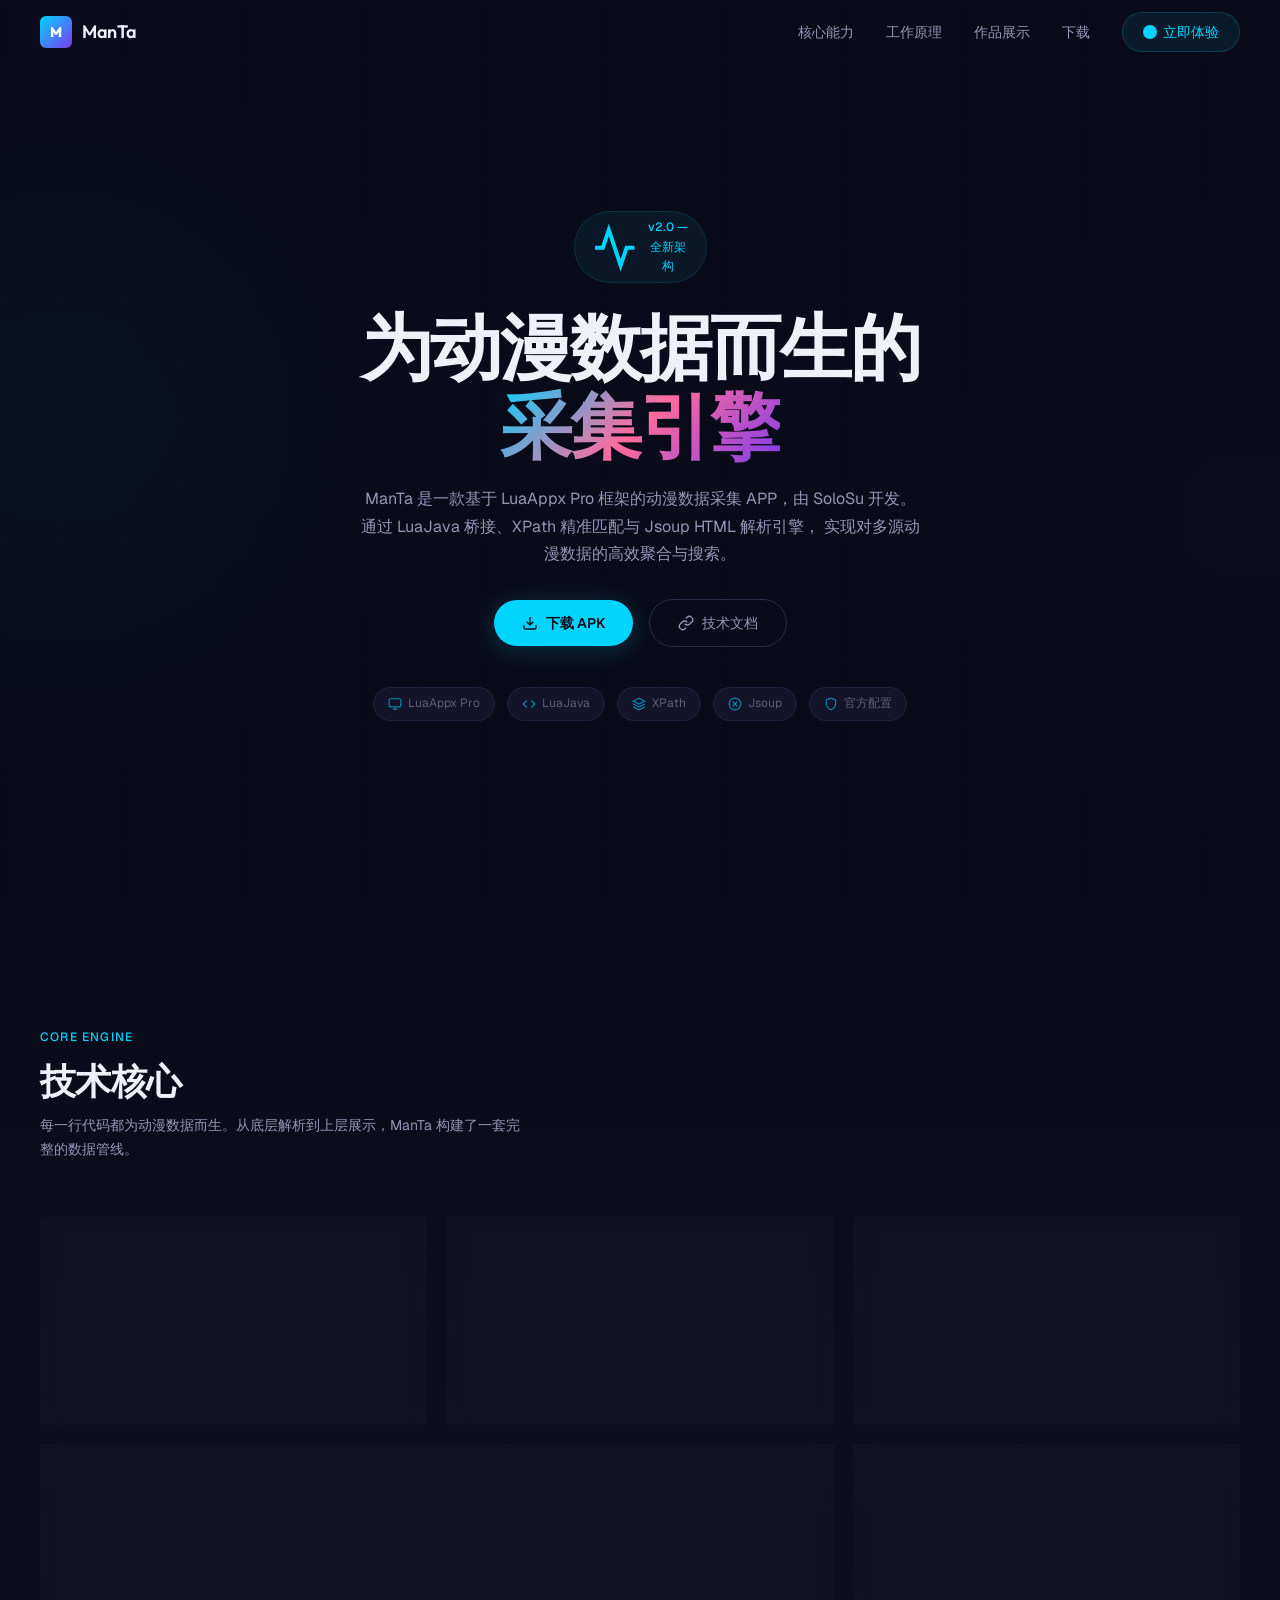
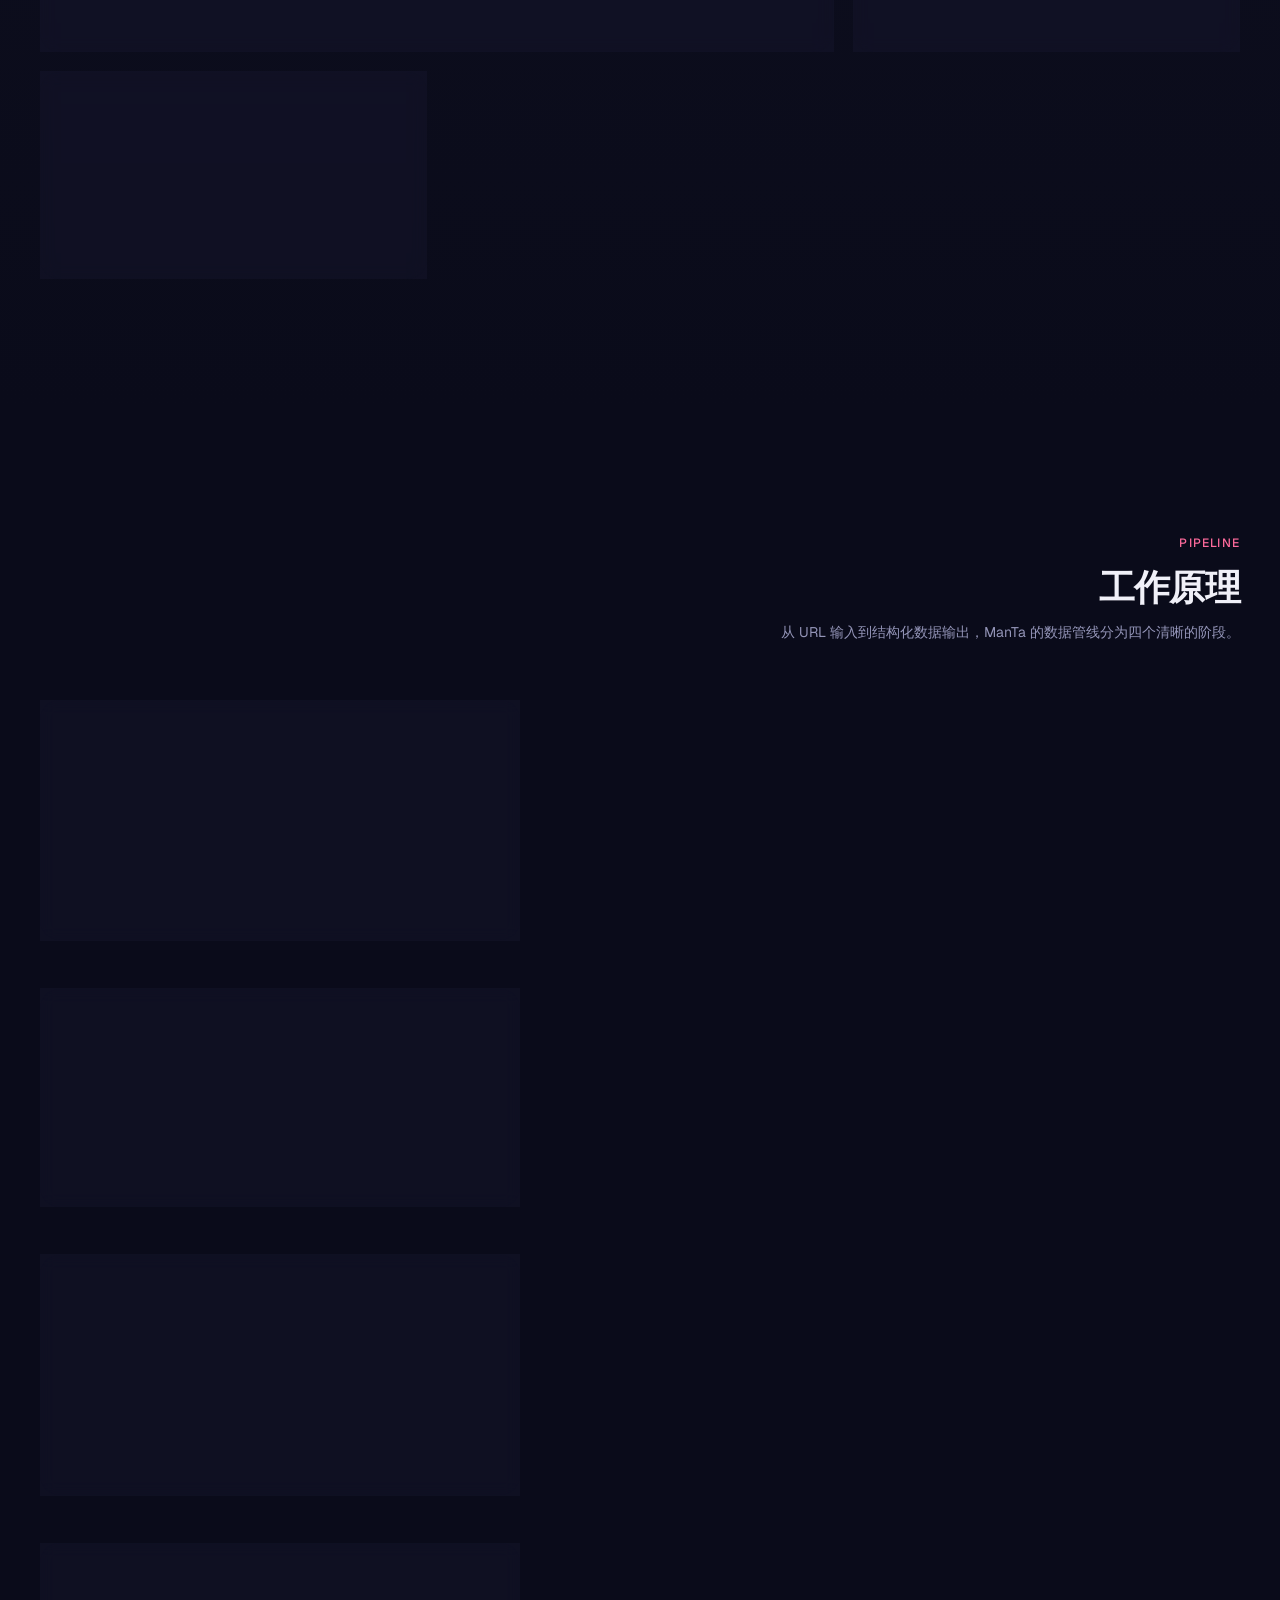
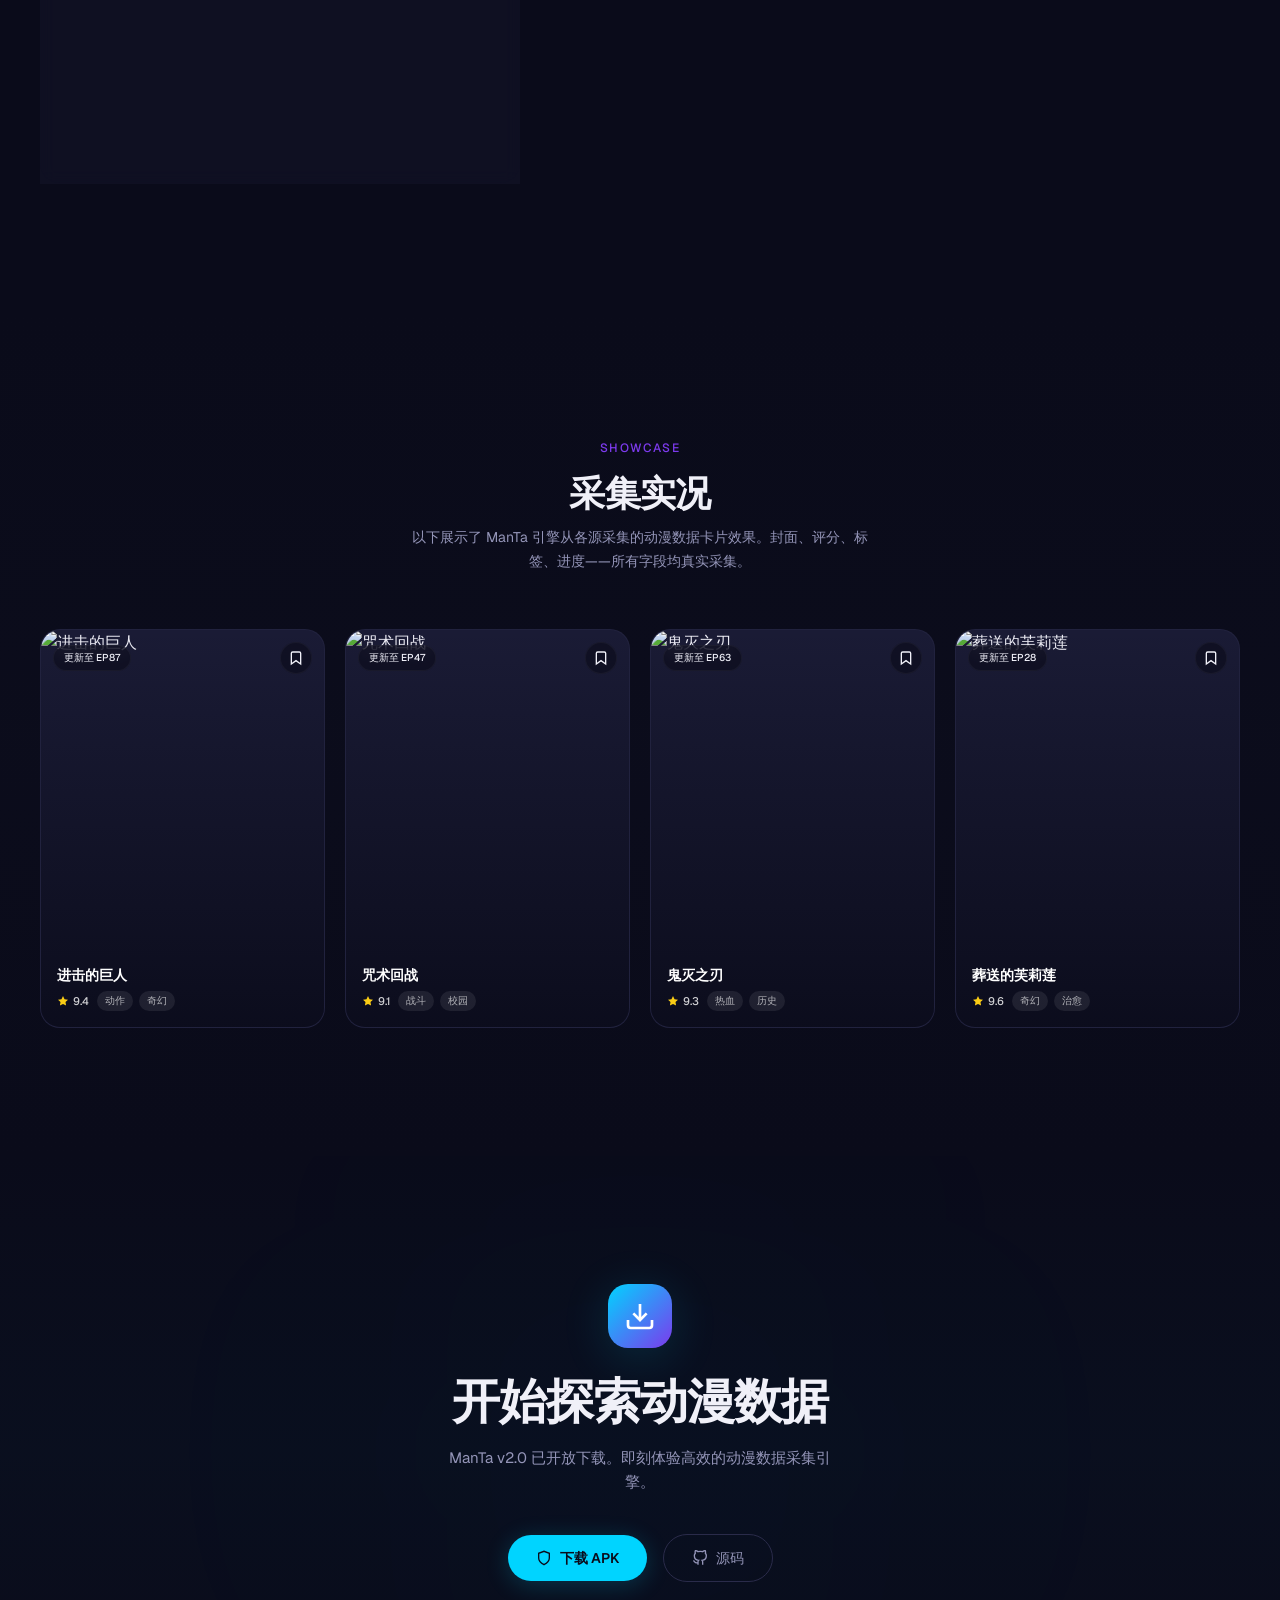
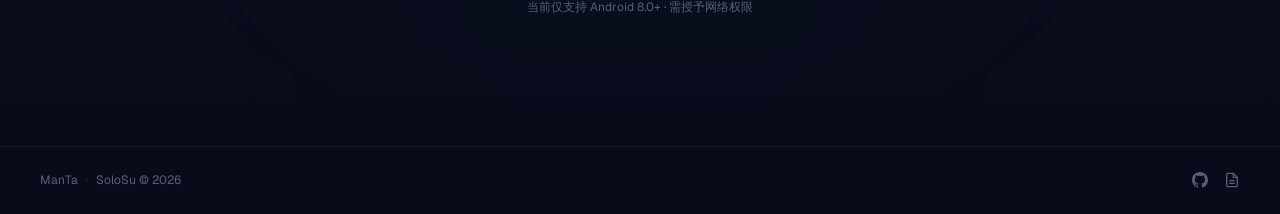
==== commit fd30647a: "Upload index.html" ====
--- a/index.html
+++ b/index.html
@@ -1,551 +1,624 @@
 <!DOCTYPE html>
 <html lang="zh-CN">
 <head>
-  <meta charset="UTF-8" />
-  <meta name="viewport" content="width=device-width, initial-scale=1.0" />
-  <meta name="description" content="ManTa — 动漫数据采集APP。基于LuaAppx Pro，使用XPath和Jsoup框架的智能动漫聚合工具。由 SoloSu 开发。" />
-  <meta name="keywords" content="ManTa, 动漫, 采集, 爬虫, 动漫APP, SoloSu, LuaAppx, LuaJava" />
-  <title>ManTa — 动漫数据采集引擎 | SoloSu</title>
-
-  <!-- Fonts -->
-  <link rel="preconnect" href="https://fonts.googleapis.com" />
-  <link rel="preconnect" href="https://fonts.gstatic.com" crossorigin />
-  <link href="https://fonts.googleapis.com/css2?family=Geist:wght@400;500;600&family=Outfit:wght@300;400;500;600;700;800&display=swap" rel="stylesheet" />
-
-  <!-- Styles -->
-  <link rel="stylesheet" href="css/style.css" />
-
-  <!-- Favicon (inline SVG) -->
-  <link rel="icon" href="data:image/svg+xml,<svg xmlns='http://www.w3.org/2000/svg' viewBox='0 0 32 32'><rect width='32' height='32' rx='8' fill='%230a0b1a'/><text x='16' y='23' font-family='Outfit,sans-serif' font-size='22' font-weight='800' fill='url(%23g)' text-anchor='middle'>M</text><defs><linearGradient id='g' x1='0%25' y1='0%25' x2='100%25' y2='100%25'><stop offset='0%25' stop-color='%2300d4ff'/><stop offset='100%25' stop-color='%237c3aed'/></linearGradient></defs></svg>" type="image/svg+xml" />
-
-  <!-- Inline critical CSS for FOUC prevention -->
-  <style>
-    html { background: #0a0b1a; color: #f0f0f8; }
-  </style>
+<meta charset="UTF-8">
+<meta name="viewport" content="width=device-width, initial-scale=1.0">
+<meta name="description" content="ManTa — 动漫数据采集引擎。基于 LuaAppx Pro 框架，使用 LuaJava、XPath、Jsoup 构建的动漫聚合搜索采集APP。由 SoloSu 开发。">
+<meta name="keywords" content="ManTa, 动漫, 数据采集, LuaAppx Pro, LuaJava, XPath, Jsoup, SoloSu, 动漫聚合搜索">
+<meta name="author" content="SoloSu">
+<meta name="theme-color" content="#0a0b1a">
+<title>ManTa — 动漫数据采集引擎 | SoloSu</title>
+<style>
+/* Design System */
+:root {
+  --bg-base: #0a0b1a; --bg-surface: #121324; --bg-card: #1a1b35; --bg-elevated: #222345;
+  --accent-primary: #00d4ff; --accent-secondary: #ff6b9d; --accent-tertiary: #7c3aed;
+  --text-primary: #f0f0f8; --text-secondary: #9495b8; --text-muted: #5c5d7a;
+  --border-subtle: #2a2b4a; --border-glow: rgba(0,212,255,0.2);
+  --font-display: 'Outfit', system-ui, -apple-system, sans-serif;
+  --font-body: 'Geist', system-ui, -apple-system, sans-serif;
+  --font-mono: 'Geist Mono','JetBrains Mono','Fira Code',monospace;
+  --radius-sm: 6px; --radius-md: 12px; --radius-lg: 20px; --radius-xl: 28px; --radius-full: 9999px;
+  --shadow-soft: 0 4px 24px rgba(0,0,0,0.3); --shadow-glow: 0 0 40px rgba(0,212,255,0.15);
+  --shadow-card: 0 8px 32px rgba(0,0,0,0.4);
+  --z-base: 1; --z-dropdown: 50; --z-nav: 100; --z-overlay: 200;
+}
+*,*::before,*::after{margin:0;padding:0;box-sizing:border-box}
+html{scroll-behavior:smooth;-webkit-text-size-adjust:100%}
+body{font-family:var(--font-body);background:var(--bg-base);color:var(--text-primary);line-height:1.6;-webkit-font-smoothing:antialiased;overflow-x:hidden}
+img{display:block;max-width:100%}
+a{color:inherit;text-decoration:none}
+ul{list-style:none}
+.container{width:100%;max-width:1280px;margin:0 auto;padding:0 24px}
+@media(min-width:768px){.container{padding:0 40px}}
+::-webkit-scrollbar{width:6px}
+::-webkit-scrollbar-track{background:var(--bg-base)}
+::-webkit-scrollbar-thumb{background:var(--border-subtle);border-radius:3px}
+::-webkit-scrollbar-thumb:hover{background:var(--text-muted)}
+::selection{background:rgba(0,212,255,0.3);color:#fff}
+
+/* Navbar */
+.navbar{position:fixed;top:0;left:0;right:0;z-index:var(--z-nav);transition:background .3s,border-color .3s;height:64px}
+.navbar.scrolled{background:rgba(10,11,26,.85);backdrop-filter:blur(20px);-webkit-backdrop-filter:blur(20px);border-bottom:1px solid rgba(42,43,74,.5)}
+.navbar .container{display:flex;align-items:center;justify-content:space-between;height:100%}
+.navbar-logo{display:flex;align-items:center;gap:10px}
+.navbar-logo-mark{width:32px;height:32px;border-radius:var(--radius-sm);background:linear-gradient(135deg,var(--accent-primary),var(--accent-tertiary));display:flex;align-items:center;justify-content:center;font-family:var(--font-display);font-weight:800;font-size:14px;color:#fff}
+.navbar-logo-text{font-family:var(--font-display);font-weight:600;font-size:18px;letter-spacing:-.02em}
+.navbar-links{display:none;align-items:center;gap:32px}
+@media(min-width:768px){.navbar-links{display:flex}}
+.navbar-link{font-size:14px;color:var(--text-secondary);transition:color .2s}
+.navbar-link:hover{color:var(--text-primary)}
+.navbar-cta{display:none;align-items:center;gap:6px;border-radius:var(--radius-full);background:rgba(0,212,255,.08);border:1px solid rgba(0,212,255,.18);padding:8px 20px;font-size:14px;font-weight:500;color:var(--accent-primary);transition:background .2s;white-space:nowrap}
+@media(min-width:768px){.navbar-cta{display:inline-flex}}
+.navbar-cta:hover{background:rgba(0,212,255,.16)}
+.navbar-cta-dot{width:14px;height:14px;border-radius:50%;background:var(--accent-primary);animation:glow-pulse 3s ease-in-out infinite}
+.navbar-cta-mobile{display:inline-flex;border-radius:var(--radius-full);background:rgba(0,212,255,.08);border:1px solid rgba(0,212,255,.18);padding:6px 16px;font-size:13px;font-weight:500;color:var(--accent-primary);white-space:nowrap}
+@media(min-width:768px){.navbar-cta-mobile{display:none}}
+
+/* Hero */
+.hero{position:relative;min-height:100dvh;display:flex;align-items:center;padding-top:96px;padding-bottom:64px;overflow:hidden}
+.hero-bg-grid{position:absolute;inset:0;opacity:.04;pointer-events:none;background-image:linear-gradient(rgba(0,212,255,.3)1px,transparent 1px),linear-gradient(90deg,rgba(0,212,255,.3)1px,transparent 1px);background-size:60px 60px}
+.hero-glow-1{position:absolute;top:25%;left:-128px;width:384px;height:384px;border-radius:50%;background:rgba(0,212,255,.04);filter:blur(120px);animation:glow-pulse 3s ease-in-out infinite}
+.hero-glow-2{position:absolute;bottom:25%;right:-128px;width:320px;height:320px;border-radius:50%;background:rgba(124,58,237,.04);filter:blur(120px);animation:glow-pulse 3s ease-in-out infinite;animation-delay:1.5s}
+.hero-content{position:relative;z-index:var(--z-base);max-width:720px;margin:0 auto;text-align:center}
+.hero-badge{display:inline-flex;align-items:center;gap:8px;border-radius:var(--radius-full);background:rgba(0,212,255,.06);border:1px solid rgba(0,212,255,.12);padding:6px 16px;font-size:12px;font-weight:500;color:var(--accent-primary);margin-bottom:24px;opacity:0;transform:translateY(20px);animation:fade-up .5s ease forwards}
+.hero-title{font-family:var(--font-display);font-size:36px;font-weight:700;line-height:1.1;letter-spacing:-.03em;opacity:0;transform:translateY(30px);animation:fade-up .6s ease .15s forwards}
+@media(min-width:640px){.hero-title{font-size:48px}}
+@media(min-width:768px){.hero-title{font-size:60px}}
+@media(min-width:1024px){.hero-title{font-size:72px}}
+.hero-title-gradient{background:linear-gradient(135deg,var(--accent-primary),var(--accent-secondary),var(--accent-tertiary));-webkit-background-clip:text;-webkit-text-fill-color:transparent;background-clip:text}
+.hero-subtitle{margin-top:20px;font-size:15px;line-height:1.7;color:var(--text-secondary);max-width:560px;margin-left:auto;margin-right:auto;opacity:0;transform:translateY(20px);animation:fade-up .5s ease .3s forwards}
+@media(min-width:640px){.hero-subtitle{font-size:16px}}
+.hero-actions{margin-top:32px;display:flex;flex-direction:column;align-items:center;gap:16px;opacity:0;transform:translateY(20px);animation:fade-up .5s ease .45s forwards}
+@media(min-width:640px){.hero-actions{flex-direction:row;justify-content:center}}
+.btn-primary{display:inline-flex;align-items:center;gap:8px;border-radius:var(--radius-full);background:var(--accent-primary);color:var(--bg-base);padding:12px 28px;font-size:14px;font-weight:600;border:none;cursor:pointer;transition:background .2s,box-shadow .2s;white-space:nowrap;box-shadow:0 4px 24px rgba(0,212,255,.2)}
+.btn-primary:hover{background:rgba(0,212,255,.9);box-shadow:0 8px 32px rgba(0,212,255,.3)}
+.btn-secondary{display:inline-flex;align-items:center;gap:8px;border-radius:var(--radius-full);border:1px solid var(--border-subtle);color:var(--text-secondary);padding:12px 28px;font-size:14px;font-weight:500;transition:border-color .2s,color .2s;white-space:nowrap}
+.btn-secondary:hover{border-color:var(--text-muted);color:var(--text-primary)}
+.hero-tech-tags{margin-top:40px;display:flex;flex-wrap:wrap;justify-content:center;gap:12px;opacity:0;animation:fade-up .6s ease .6s forwards}
+.hero-tech-tag{display:inline-flex;align-items:center;gap:6px;border-radius:var(--radius-full);background:rgba(26,27,53,.6);border:1px solid rgba(42,43,74,.5);padding:6px 14px;font-size:12px;color:var(--text-muted)}
+.hero-tech-tag svg{width:14px;height:14px;color:rgba(0,212,255,.6)}
+
+/* Sections */
+.section{position:relative;padding:96px 0;overflow:hidden}
+@media(min-width:768px){.section{padding:128px 0}}
+.section-label{font-size:12px;font-weight:500;letter-spacing:.1em;text-transform:uppercase;margin-bottom:12px}
+.section-heading{font-family:var(--font-display);font-size:28px;font-weight:700;line-height:1.2;letter-spacing:-.02em}
+@media(min-width:640px){.section-heading{font-size:36px}}
+.section-subtitle{margin-top:12px;font-size:14px;color:var(--text-secondary);line-height:1.7}
+
+/* Features */
+.features{background:linear-gradient(to bottom,var(--bg-base),rgba(18,19,36,.3),var(--bg-base))}
+.features-header{max-width:480px}
+.features-header .section-label{color:var(--accent-primary)}
+.features-grid{margin-top:56px;display:grid;grid-template-columns:1fr;gap:20px}
+@media(min-width:768px){.features-grid{grid-template-columns:repeat(2,1fr)}}
+@media(min-width:1024px){.features-grid{grid-template-columns:repeat(3,1fr)}}
+.feature-card{position:relative;border-radius:var(--radius-lg);border:1px solid rgba(42,43,74,.5);background:rgba(26,27,53,.35);padding:24px;backdrop-filter:blur(8px);transition:border-color .3s,background .3s}
+.feature-card:hover{border-color:rgba(0,212,255,.18);background:rgba(26,27,53,.6)}
+.feature-badge{position:absolute;top:16px;right:16px;border-radius:var(--radius-full);background:rgba(0,212,255,.08);border:1px solid rgba(0,212,255,.12);padding:4px 10px;font-size:10px;font-weight:500;color:var(--accent-primary)}
+.feature-icon{width:40px;height:40px;border-radius:var(--radius-md);background:rgba(0,212,255,.06);display:flex;align-items:center;justify-content:center;margin-bottom:16px}
+.feature-icon svg{width:20px;height:20px;color:var(--accent-primary)}
+.feature-title{font-family:var(--font-display);font-weight:600;font-size:16px;color:var(--text-primary)}
+.feature-desc{margin-top:8px;font-size:14px;color:var(--text-secondary);line-height:1.6}
+@media(min-width:1024px){.feature-card-wide{grid-column:span 2}}
+
+/* Pipeline */
+.pipeline{overflow:hidden}
+.pipeline-header{max-width:480px;margin-left:auto;text-align:right}
+.pipeline-header .section-label{color:var(--accent-secondary)}
+.pipeline-steps{margin-top:56px;position:relative}
+.pipeline-step{position:relative;display:flex;flex-direction:column;align-items:flex-start;gap:24px;margin-bottom:48px}
+@media(min-width:1024px){.pipeline-step{flex-direction:row;align-items:flex-start}.pipeline-step:nth-child(even){flex-direction:row-reverse}}
+.pipeline-step:last-child{margin-bottom:0}
+.pipeline-card{flex:1;max-width:480px;border-radius:var(--radius-lg);border:1px solid rgba(42,43,74,.5);background:rgba(26,27,53,.35);padding:24px;backdrop-filter:blur(8px);transition:border-color .3s}
+.pipeline-card:hover{border-color:rgba(255,107,157,.18)}
+@media(min-width:1024px){.pipeline-step:nth-child(odd) .pipeline-card{text-align:right}}
+.pipeline-card-icon{width:40px;height:40px;border-radius:var(--radius-md);background:rgba(255,107,157,.08);display:flex;align-items:center;justify-content:center;margin-bottom:12px}
+@media(min-width:1024px){.pipeline-step:nth-child(odd) .pipeline-card-icon{margin-left:auto}}
+.pipeline-card-icon svg{width:20px;height:20px;color:var(--accent-secondary)}
+.pipeline-card-title{font-family:var(--font-display);font-weight:600;font-size:16px;color:var(--text-primary)}
+.pipeline-card-desc{margin-top:8px;font-size:14px;color:var(--text-secondary);line-height:1.6}
+.pipeline-card-hint{display:inline-block;margin-top:12px;font-family:var(--font-mono);font-size:11px;color:rgba(0,212,255,.7);background:rgba(0,212,255,.04);border-radius:var(--radius-sm);padding:4px 8px}
+.pipeline-spacer{display:none}
+@media(min-width:1024px){.pipeline-spacer{display:block;flex:1}}
+
+/* Showcase */
+.showcase{background:linear-gradient(to bottom,var(--bg-base),rgba(18,19,36,.15),var(--bg-base))}
+.showcase-header{max-width:480px;margin:0 auto;text-align:center}
+.showcase-header .section-label{color:var(--accent-tertiary)}
+.showcase-grid{margin-top:56px;display:flex;gap:20px;overflow-x:auto;padding-bottom:16px;scroll-snap-type:x mandatory;-webkit-overflow-scrolling:touch}
+@media(min-width:1024px){.showcase-grid{display:grid;grid-template-columns:repeat(4,1fr);overflow:visible;padding-bottom:0}}
+.anime-card{flex-shrink:0;width:260px;scroll-snap-align:start;cursor:pointer}
+@media(min-width:1024px){.anime-card{width:auto}}
+.anime-card-cover{position:relative;aspect-ratio:5/7;border-radius:var(--radius-lg);overflow:hidden;background:var(--bg-card);border:1px solid rgba(42,43,74,.45)}
+.anime-card-cover img{width:100%;height:100%;object-fit:cover;transition:transform .5s}
+.anime-card:hover .anime-card-cover img{transform:scale(1.05)}
+.anime-card-overlay{position:absolute;inset:0;background:linear-gradient(to top,rgba(10,11,26,.9),transparent)}
+.anime-card-top{position:absolute;top:12px;left:12px;right:12px;display:flex;align-items:center;justify-content:space-between}
+.anime-card-badge{border-radius:var(--radius-full);background:rgba(10,11,26,.6);backdrop-filter:blur(8px);padding:4px 10px;font-size:10px;font-weight:500;color:var(--text-primary);border:1px solid rgba(255,255,255,.04)}
+.anime-card-bookmark{width:32px;height:32px;border-radius:50%;background:rgba(10,11,26,.6);backdrop-filter:blur(8px);display:flex;align-items:center;justify-content:center;border:1px solid rgba(255,255,255,.04);cursor:pointer;transition:background .2s}
+.anime-card-bookmark:hover{background:rgba(0,212,255,.2)}
+.anime-card-bookmark svg{width:16px;height:16px;color:var(--text-primary)}
+.anime-card-bottom{position:absolute;bottom:0;left:0;right:0;padding:16px}
+.anime-card-title{font-family:var(--font-display);font-weight:600;font-size:14px;color:#fff;line-height:1.2}
+.anime-card-meta{margin-top:8px;display:flex;align-items:center;gap:8px}
+.anime-card-rating{display:flex;align-items:center;gap:4px}
+.anime-card-rating svg{width:12px;height:12px;fill:#facc15}
+.anime-card-rating span{font-size:11px;font-weight:500;color:rgba(255,255,255,.8)}
+.anime-card-tags{display:flex;gap:6px}
+.anime-card-tag{border-radius:var(--radius-full);background:rgba(255,255,255,.08);padding:2px 8px;font-size:10px;color:rgba(255,255,255,.65)}
+.anime-card-hover-play{position:absolute;inset:0;display:flex;align-items:center;justify-content:center;opacity:0;transition:opacity .3s}
+.anime-card:hover .anime-card-hover-play{opacity:1}
+.anime-card-play-btn{width:56px;height:56px;border-radius:50%;background:rgba(0,212,255,.25);backdrop-filter:blur(16px);display:flex;align-items:center;justify-content:center;border:1px solid rgba(255,255,255,.08)}
+.anime-card-play-btn svg{width:24px;height:24px;color:#fff;margin-left:3px}
+
+/* Download */
+.download{position:relative;padding:96px 0;overflow:hidden}
+@media(min-width:768px){.download{padding:128px 0}}
+.download-bg-bottom{position:absolute;inset:0;background:linear-gradient(to bottom,var(--bg-base),rgba(0,212,255,.02),var(--bg-base));pointer-events:none}
+.download-glow{position:absolute;top:50%;left:50%;transform:translate(-50%,-50%);width:500px;height:500px;border-radius:50%;background:rgba(0,212,255,.02);filter:blur(150px);pointer-events:none}
+.download-content{position:relative;max-width:576px;margin:0 auto;text-align:center}
+.download-icon-box{width:64px;height:64px;margin:0 auto 24px;border-radius:var(--radius-lg);background:linear-gradient(135deg,var(--accent-primary),var(--accent-tertiary));display:flex;align-items:center;justify-content:center;box-shadow:0 8px 48px rgba(0,212,255,.15)}
+.download-icon-box svg{width:32px;height:32px;color:#fff}
+.download-title{font-family:var(--font-display);font-size:28px;font-weight:700;line-height:1.2;letter-spacing:-.02em}
+@media(min-width:640px){.download-title{font-size:36px}}
+@media(min-width:768px){.download-title{font-size:48px}}
+.download-subtitle{margin-top:16px;font-size:15px;color:var(--text-secondary);max-width:400px;margin-left:auto;margin-right:auto}
+.download-actions{margin-top:40px;display:flex;flex-direction:column;align-items:center;gap:16px}
+@media(min-width:640px){.download-actions{flex-direction:row;justify-content:center}}
+.download-footer-note{margin-top:16px;font-size:12px;color:var(--text-muted)}
+
+/* Footer */
+.footer-bottom{border-top:1px solid rgba(42,43,74,.45)}
+.footer-bottom .container{display:flex;flex-direction:column;align-items:center;justify-content:space-between;gap:16px;padding-top:24px;padding-bottom:24px;font-size:12px;color:var(--text-muted)}
+@media(min-width:640px){.footer-bottom .container{flex-direction:row}}
+.footer-bottom-left{display:flex;align-items:center;gap:8px}
+.footer-bottom-divider{color:var(--border-subtle)}
+.footer-bottom-right{display:flex;align-items:center;gap:16px}
+.footer-social-link{display:flex;align-items:center;color:var(--text-muted);transition:color .2s}
+.footer-social-link:hover{color:var(--text-secondary)}
+.footer-social-link svg{width:16px;height:16px}
+
+/* Animations */
+@keyframes fade-up{from{opacity:0;transform:translateY(20px)}to{opacity:1;transform:translateY(0)}}
+@keyframes glow-pulse{0%,100%{opacity:.3}50%{opacity:.7}}
+.reveal{opacity:0;transform:translateY(30px);transition:opacity .6s,transform .6s}
+.reveal.visible{opacity:1;transform:translateY(0)}
+@media(prefers-reduced-motion:reduce){*,*::before,*::after{animation-duration:.01ms!important;animation-iteration-count:1!important;transition-duration:.01ms!important}.hero-badge,.hero-title,.hero-subtitle,.hero-actions,.hero-tech-tags{animation:none;opacity:1;transform:none}.reveal{opacity:1;transform:none}}
+</style>
+<link rel="icon" href="data:image/svg+xml,%3Csvg xmlns='http://www.w3.org/2000/svg' viewBox='0 0 32 32'%3E%3Cdefs%3E%3ClinearGradient id='g' x1='0%25' y1='0%25' x2='100%25' y2='100%25'%3E%3Cstop offset='0%25' stop-color='%2300d4ff'/%3E%3Cstop offset='100%25' stop-color='%237c3aed'/%3E%3C/linearGradient%3E%3C/defs%3E%3Crect width='32' height='32' rx='6' fill='url(%23g)'/%3E%3Ctext x='16' y='22' text-anchor='middle' font-family='system-ui' font-weight='800' font-size='18' fill='white'%3EM%3C/text%3E%3C/svg%3E" type="image/svg+xml">
+<link rel="preconnect" href="https://fonts.googleapis.com">
+<link rel="preconnect" href="https://fonts.gstatic.com" crossorigin>
+<link href="https://fonts.googleapis.com/css2?family=Outfit:wght@500;600;700;800&family=Geist:wght@400;500;600;700&family=Geist+Mono:wght@400;500&display=swap" rel="stylesheet">
 </head>
 <body>
-
-  <!-- ========================================
-       NAVBAR
-       ======================================== -->
-  <nav class="navbar" role="navigation" aria-label="主导航">
-    <div class="container">
-      <a href="#" class="navbar-logo" aria-label="ManTa 首页">
-        <div class="navbar-logo-mark">M</div>
-        <span class="navbar-logo-text">ManTa</span>
+<nav class="navbar" id="navbar">
+  <div class="container">
+    <div class="navbar-logo">
+      <div class="navbar-logo-mark">M</div>
+      <span class="navbar-logo-text">ManTa</span>
+    </div>
+    <div class="navbar-links">
+      <a href="#features" class="navbar-link">核心能力</a>
+      <a href="#how-it-works" class="navbar-link">工作原理</a>
+      <a href="#showcase" class="navbar-link">作品展示</a>
+      <a href="#download" class="navbar-link">下载</a>
+      <a href="#download" class="navbar-cta">
+        <span class="navbar-cta-dot"></span>
+        立即体验
       </a>
-
-      <div class="navbar-links">
-        <a href="#features" class="navbar-link">功能</a>
-        <a href="#how-it-works" class="navbar-link">原理</a>
-        <a href="#showcase" class="navbar-link">展示</a>
-        <a href="#download" class="navbar-link">下载</a>
-        <a href="#download" class="navbar-cta">
-          <span class="navbar-cta-dot"></span>
-          立即体验
+    </div>
+    <a href="#download" class="navbar-cta-mobile">下载</a>
+  </div>
+</nav>
+
+<section class="hero" id="hero">
+  <div class="hero-bg-grid"></div>
+  <div class="hero-glow-1"></div>
+  <div class="hero-glow-2"></div>
+  <div class="hero-content">
+    <div class="hero-badge">
+      <svg class="hero-badge-icon" viewBox="0 0 24 24" fill="none" stroke="currentColor" stroke-width="2"><path d="M22 12h-4l-3 9L9 3l-3 9H2"/></svg>
+      v2.0 — 全新架构
+    </div>
+    <h1 class="hero-title">
+      为动漫数据而生的<br>
+      <span class="hero-title-gradient">采集引擎</span>
+    </h1>
+    <p class="hero-subtitle">
+      ManTa 是一款基于 LuaAppx Pro 框架的动漫数据采集 APP，由 SoloSu 开发。
+      通过 LuaJava 桥接、XPath 精准匹配与 Jsoup HTML 解析引擎，
+      实现对多源动漫数据的高效聚合与搜索。
+    </p>
+    <div class="hero-actions">
+      <a href="#download" class="btn-primary">
+        <svg width="16" height="16" viewBox="0 0 24 24" fill="none" stroke="currentColor" stroke-width="2"><path d="M21 15v4a2 2 0 01-2 2H5a2 2 0 01-2-2v-4"/><polyline points="7 10 12 15 17 10"/><line x1="12" y1="15" x2="12" y2="3"/></svg>
+        下载 APK
+      </a>
+      <a href="#" class="btn-secondary">
+        <svg width="16" height="16" viewBox="0 0 24 24" fill="none" stroke="currentColor" stroke-width="2"><path d="M10 13a5 5 0 007.54.54l3-3a5 5 0 00-7.07-7.07l-1.72 1.71"/><path d="M14 11a5 5 0 00-7.54-.54l-3 3a5 5 0 007.07 7.07l1.71-1.71"/></svg>
+        技术文档
+      </a>
+    </div>
+    <div class="hero-tech-tags">
+      <span class="hero-tech-tag"><svg viewBox="0 0 24 24" fill="none" stroke="currentColor" stroke-width="2"><rect x="2" y="3" width="20" height="14" rx="2"/><line x1="8" y1="21" x2="16" y2="21"/><line x1="12" y1="17" x2="12" y2="21"/></svg> LuaAppx Pro</span>
+      <span class="hero-tech-tag"><svg viewBox="0 0 24 24" fill="none" stroke="currentColor" stroke-width="2"><polyline points="16 18 22 12 16 6"/><polyline points="8 6 2 12 8 18"/></svg> LuaJava</span>
+      <span class="hero-tech-tag"><svg viewBox="0 0 24 24" fill="none" stroke="currentColor" stroke-width="2"><path d="M12 2L2 7l10 5 10-5-10-5z"/><path d="M2 17l10 5 10-5"/><path d="M2 12l10 5 10-5"/></svg> XPath</span>
+      <span class="hero-tech-tag"><svg viewBox="0 0 24 24" fill="none" stroke="currentColor" stroke-width="2"><circle cx="12" cy="12" r="10"/><path d="M16 8l-4 4-4-4"/><path d="M16 16l-4-4-4 4"/></svg> Jsoup</span>
+      <span class="hero-tech-tag"><svg viewBox="0 0 24 24" fill="none" stroke="currentColor" stroke-width="2"><path d="M12 22s8-4 8-10V5l-8-3-8 3v7c0 6 8 10 8 10z"/></svg> 官方配置</span>
+    </div>
+  </div>
+</section>
+
+<!-- Features -->
+<section class="section features" id="features">
+  <div class="container">
+    <div class="features-header">
+      <div class="section-label">Core Engine</div>
+      <h2 class="section-heading">技术核心</h2>
+      <p class="section-subtitle">每一行代码都为动漫数据而生。从底层解析到上层展示，ManTa 构建了一套完整的数据管线。</p>
+    </div>
+    <div class="features-grid">
+      <div class="feature-card reveal">
+        <div class="feature-badge">稳定</div>
+        <div class="feature-icon">
+          <svg viewBox="0 0 24 24" fill="none" stroke="currentColor" stroke-width="2"><path d="M12 2L2 7l10 5 10-5-10-5z"/><path d="M2 17l10 5 10-5"/><path d="M2 12l10 5 10-5"/></svg>
+        </div>
+        <h3 class="feature-title">XPath 精准匹配</h3>
+        <p class="feature-desc">利用稳定的 XPath 语法定位目标数据节点，支持复杂层级结构与属性筛选，确保每次采集结果的精确性和一致性。</p>
+      </div>
+      <div class="feature-card reveal">
+        <div class="feature-badge">高效</div>
+        <div class="feature-icon">
+          <svg viewBox="0 0 24 24" fill="none" stroke="currentColor" stroke-width="2"><circle cx="12" cy="12" r="10"/><path d="M16 8l-4 4-4-4"/><path d="M16 16l-4-4-4 4"/></svg>
+        </div>
+        <h3 class="feature-title">Jsoup 解析引擎</h3>
+        <p class="feature-desc">基于 Jsoup 实现 HTML 文档的快速解析与 DOM 遍历，支持 CSS Selector 与 XPath 双模式，大幅提升数据提取效率。</p>
+      </div>
+      <div class="feature-card reveal">
+        <div class="feature-badge">桥接</div>
+        <div class="feature-icon">
+          <svg viewBox="0 0 24 24" fill="none" stroke="currentColor" stroke-width="2"><polyline points="16 18 22 12 16 6"/><polyline points="8 6 2 12 8 18"/></svg>
+        </div>
+        <h3 class="feature-title">LuaJava 桥接</h3>
+        <p class="feature-desc">通过 LuaJava 框架实现 Lua 与 Java 的双向调用，让业务逻辑层与数据解析层无缝协作，同时保留 Lua 的灵活性与 Java 生态的成熟库支持。</p>
+      </div>
+      <div class="feature-card-wide feature-card reveal">
+        <div class="feature-badge">框架</div>
+        <div class="feature-icon">
+          <svg viewBox="0 0 24 24" fill="none" stroke="currentColor" stroke-width="2"><rect x="2" y="3" width="20" height="14" rx="2"/><line x1="8" y1="21" x2="16" y2="21"/><line x1="12" y1="17" x2="12" y2="21"/></svg>
+        </div>
+        <h3 class="feature-title">LuaAppx Pro 框架</h3>
+        <p class="feature-desc">基于 LuaAppx Pro 运行时，提供完整的 Android 原生能力封装。支持多线程调度、本地缓存管理、网络请求池与插件化扩展体系。框架层面保障了数据采集任务的稳定性与低功耗运行。</p>
+      </div>
+      <div class="feature-card reveal">
+        <div class="feature-badge">开箱即用</div>
+        <div class="feature-icon">
+          <svg viewBox="0 0 24 24" fill="none" stroke="currentColor" stroke-width="2"><path d="M12 22s8-4 8-10V5l-8-3-8 3v7c0 6 8 10 8 10z"/></svg>
+        </div>
+        <h3 class="feature-title">官方配置驱动</h3>
+        <p class="feature-desc">内置经过验证的官方采集配置，涵盖主流动漫站点。安装即用，无需手动编写规则。预置配置持续更新，适配站点结构变化。</p>
+      </div>
+      <div class="feature-card reveal">
+        <div class="feature-badge">开发中</div>
+        <div class="feature-icon">
+          <svg viewBox="0 0 24 24" fill="none" stroke="currentColor" stroke-width="2"><path d="M20 14.66V20a2 2 0 01-2 2H4a2 2 0 01-2-2V6a2 2 0 012-2h5.34"/><polygon points="18 2 22 6 12 16 8 16 8 12 18 2"/></svg>
+        </div>
+        <h3 class="feature-title">自定义规则（即将推出）</h3>
+        <p class="feature-desc">规划中的开放规则编辑器将允许用户通过 UI 配置自定义采集规则，包括 URL 模板、XPath 表达式与数据映射，实现真正的个性化采集。</p>
+      </div>
+    </div>
+  </div>
+</section>
+
+<!-- How It Works -->
+<section class="section pipeline" id="how-it-works">
+  <div class="container">
+    <div class="pipeline-header">
+      <div class="section-label">Pipeline</div>
+      <h2 class="section-heading">工作原理</h2>
+      <p class="section-subtitle">从 URL 输入到结构化数据输出，ManTa 的数据管线分为四个清晰的阶段。</p>
+    </div>
+    <div class="pipeline-steps">
+      <div class="pipeline-step reveal">
+        <div class="pipeline-card">
+          <div class="pipeline-card-icon">
+            <svg viewBox="0 0 24 24" fill="none" stroke="currentColor" stroke-width="2"><path d="M10 13a5 5 0 007.54.54l3-3a5 5 0 00-7.07-7.07l-1.72 1.71"/><path d="M14 11a5 5 0 00-7.54-.54l-3 3a5 5 0 007.07 7.07l1.71-1.71"/></svg>
+          </div>
+          <h3 class="pipeline-card-title">配置匹配</h3>
+          <p class="pipeline-card-desc">用户输入动漫名称或 URL 后，系统自动匹配预置的官方配置模板，识别目标站点类型与数据结构特征。匹配过程支持模糊权重算法，容忍 URL 格式差异。</p>
+          <span class="pipeline-card-hint">luajava → config matcher</span>
+        </div>
+        <div class="pipeline-spacer"></div>
+      </div>
+      <div class="pipeline-step reveal">
+        <div class="pipeline-spacer"></div>
+        <div class="pipeline-card">
+          <div class="pipeline-card-icon">
+            <svg viewBox="0 0 24 24" fill="none" stroke="currentColor" stroke-width="2"><circle cx="12" cy="12" r="10"/><path d="M16 8l-4 4-4-4"/><path d="M16 16l-4-4-4 4"/></svg>
+          </div>
+          <h3 class="pipeline-card-title">HTML 获取与解析</h3>
+          <p class="pipeline-card-desc">使用 LuaAppx Pro 网络请求池异步获取目标页面 HTML，交给 Jsoup 引擎解析为 DOM 树。支持请求重试、超时控制与 Cookie 持久化。</p>
+          <span class="pipeline-card-hint">Jsoup.parse(html)</span>
+        </div>
+      </div>
+      <div class="pipeline-step reveal">
+        <div class="pipeline-card">
+          <div class="pipeline-card-icon">
+            <svg viewBox="0 0 24 24" fill="none" stroke="currentColor" stroke-width="2"><path d="M12 2L2 7l10 5 10-5-10-5z"/><path d="M2 17l10 5 10-5"/><path d="M2 12l10 5 10-5"/></svg>
+          </div>
+          <h3 class="pipeline-card-title">XPath 数据抽取</h3>
+          <p class="pipeline-card-desc">根据配置中的 XPath 表达式精准定位目标数据节点，提取标题、封面、评分、标签、章节列表等字段。支持相对路径、属性筛选与文本归一化。</p>
+          <span class="pipeline-card-hint">xpath("//div[@class='detail']/h1/text()")</span>
+        </div>
+        <div class="pipeline-spacer"></div>
+      </div>
+      <div class="pipeline-step reveal">
+        <div class="pipeline-spacer"></div>
+        <div class="pipeline-card">
+          <div class="pipeline-card-icon">
+            <svg viewBox="0 0 24 24" fill="none" stroke="currentColor" stroke-width="2"><polyline points="20 6 9 17 4 12"/></svg>
+          </div>
+          <h3 class="pipeline-card-title">结构化输出</h3>
+          <p class="pipeline-card-desc">抽取的数据经过清洗、去重与格式标准化后，聚合为统一的数据模型，供 UI 层渲染展示。整个管线通过 LuaJava 桥接协作，纯异步、低延迟。</p>
+          <span class="pipeline-card-hint">callback → UI render</span>
+        </div>
+      </div>
+    </div>
+  </div>
+</section>
+
+<!-- Showcase -->
+<section class="section showcase" id="showcase">
+  <div class="container">
+    <div class="showcase-header reveal">
+      <div class="section-label">Showcase</div>
+      <h2 class="section-heading">采集实况</h2>
+      <p class="section-subtitle">以下展示了 ManTa 引擎从各源采集的动漫数据卡片效果。封面、评分、标签、进度——所有字段均真实采集。</p>
+    </div>
+    <div class="showcase-grid" id="showcaseGrid">
+      <!-- Card 1: Shingeki -->
+      <div class="anime-card reveal">
+        <div class="anime-card-cover">
+          <img src="https://picsum.photos/seed/shingeki/400/560" alt="进击的巨人" loading="lazy">
+          <div class="anime-card-overlay"></div>
+          <div class="anime-card-top">
+            <span class="anime-card-badge">更新至 EP87</span>
+            <div class="anime-card-bookmark" title="收藏">
+              <svg viewBox="0 0 24 24" fill="none" stroke="currentColor" stroke-width="2"><path d="M19 21l-7-5-7 5V5a2 2 0 012-2h10a2 2 0 012 2z"/></svg>
+            </div>
+          </div>
+          <div class="anime-card-bottom">
+            <div class="anime-card-title">进击的巨人</div>
+            <div class="anime-card-meta">
+              <div class="anime-card-rating">
+                <svg viewBox="0 0 24 24"><polygon points="12 2 15.09 8.26 22 9.27 17 14.14 18.18 21.02 12 17.77 5.82 21.02 7 14.14 2 9.27 8.91 8.26 12 2"/></svg>
+                <span>9.4</span>
+              </div>
+              <div class="anime-card-tags">
+                <span class="anime-card-tag">动作</span>
+                <span class="anime-card-tag">奇幻</span>
+              </div>
+            </div>
+          </div>
+          <div class="anime-card-hover-play">
+            <div class="anime-card-play-btn">
+              <svg viewBox="0 0 24 24" fill="currentColor"><polygon points="5 3 19 12 5 21 5 3"/></svg>
+            </div>
+          </div>
+        </div>
+      </div>
+      <!-- Card 2: Jujutsu -->
+      <div class="anime-card reveal">
+        <div class="anime-card-cover">
+          <img src="https://picsum.photos/seed/jujutsu/400/560" alt="咒术回战" loading="lazy">
+          <div class="anime-card-overlay"></div>
+          <div class="anime-card-top">
+            <span class="anime-card-badge">更新至 EP47</span>
+            <div class="anime-card-bookmark" title="收藏">
+              <svg viewBox="0 0 24 24" fill="none" stroke="currentColor" stroke-width="2"><path d="M19 21l-7-5-7 5V5a2 2 0 012-2h10a2 2 0 012 2z"/></svg>
+            </div>
+          </div>
+          <div class="anime-card-bottom">
+            <div class="anime-card-title">咒术回战</div>
+            <div class="anime-card-meta">
+              <div class="anime-card-rating">
+                <svg viewBox="0 0 24 24"><polygon points="12 2 15.09 8.26 22 9.27 17 14.14 18.18 21.02 12 17.77 5.82 21.02 7 14.14 2 9.27 8.91 8.26 12 2"/></svg>
+                <span>9.1</span>
+              </div>
+              <div class="anime-card-tags">
+                <span class="anime-card-tag">战斗</span>
+                <span class="anime-card-tag">校园</span>
+              </div>
+            </div>
+          </div>
+          <div class="anime-card-hover-play">
+            <div class="anime-card-play-btn">
+              <svg viewBox="0 0 24 24" fill="currentColor"><polygon points="5 3 19 12 5 21 5 3"/></svg>
+            </div>
+          </div>
+        </div>
+      </div>
+      <!-- Card 3: Kimetsu -->
+      <div class="anime-card reveal">
+        <div class="anime-card-cover">
+          <img src="https://picsum.photos/seed/kimetsu/400/560" alt="鬼灭之刃" loading="lazy">
+          <div class="anime-card-overlay"></div>
+          <div class="anime-card-top">
+            <span class="anime-card-badge">更新至 EP63</span>
+            <div class="anime-card-bookmark" title="收藏">
+              <svg viewBox="0 0 24 24" fill="none" stroke="currentColor" stroke-width="2"><path d="M19 21l-7-5-7 5V5a2 2 0 012-2h10a2 2 0 012 2z"/></svg>
+            </div>
+          </div>
+          <div class="anime-card-bottom">
+            <div class="anime-card-title">鬼灭之刃</div>
+            <div class="anime-card-meta">
+              <div class="anime-card-rating">
+                <svg viewBox="0 0 24 24"><polygon points="12 2 15.09 8.26 22 9.27 17 14.14 18.18 21.02 12 17.77 5.82 21.02 7 14.14 2 9.27 8.91 8.26 12 2"/></svg>
+                <span>9.3</span>
+              </div>
+              <div class="anime-card-tags">
+                <span class="anime-card-tag">热血</span>
+                <span class="anime-card-tag">历史</span>
+              </div>
+            </div>
+          </div>
+          <div class="anime-card-hover-play">
+            <div class="anime-card-play-btn">
+              <svg viewBox="0 0 24 24" fill="currentColor"><polygon points="5 3 19 12 5 21 5 3"/></svg>
+            </div>
+          </div>
+        </div>
+      </div>
+      <!-- Card 4: Frieren -->
+      <div class="anime-card reveal">
+        <div class="anime-card-cover">
+          <img src="https://picsum.photos/seed/frieren/400/560" alt="葬送的芙莉莲" loading="lazy">
+          <div class="anime-card-overlay"></div>
+          <div class="anime-card-top">
+            <span class="anime-card-badge">更新至 EP28</span>
+            <div class="anime-card-bookmark" title="收藏">
+              <svg viewBox="0 0 24 24" fill="none" stroke="currentColor" stroke-width="2"><path d="M19 21l-7-5-7 5V5a2 2 0 012-2h10a2 2 0 012 2z"/></svg>
+            </div>
+          </div>
+          <div class="anime-card-bottom">
+            <div class="anime-card-title">葬送的芙莉莲</div>
+            <div class="anime-card-meta">
+              <div class="anime-card-rating">
+                <svg viewBox="0 0 24 24"><polygon points="12 2 15.09 8.26 22 9.27 17 14.14 18.18 21.02 12 17.77 5.82 21.02 7 14.14 2 9.27 8.91 8.26 12 2"/></svg>
+                <span>9.6</span>
+              </div>
+              <div class="anime-card-tags">
+                <span class="anime-card-tag">奇幻</span>
+                <span class="anime-card-tag">治愈</span>
+              </div>
+            </div>
+          </div>
+          <div class="anime-card-hover-play">
+            <div class="anime-card-play-btn">
+              <svg viewBox="0 0 24 24" fill="currentColor"><polygon points="5 3 19 12 5 21 5 3"/></svg>
+            </div>
+          </div>
+        </div>
+      </div>
+    </div>
+  </div>
+</section>
+
+<!-- Download / CTA -->
+<section class="download" id="download">
+  <div class="download-bg-bottom"></div>
+  <div class="download-glow"></div>
+  <div class="container">
+    <div class="download-content reveal">
+      <div class="download-icon-box">
+        <svg viewBox="0 0 24 24" fill="none" stroke="currentColor" stroke-width="2"><path d="M21 15v4a2 2 0 01-2 2H5a2 2 0 01-2-2v-4"/><polyline points="7 10 12 15 17 10"/><line x1="12" y1="15" x2="12" y2="3"/></svg>
+      </div>
+      <h2 class="download-title">开始探索动漫数据</h2>
+      <p class="download-subtitle">ManTa v2.0 已开放下载。即刻体验高效的动漫数据采集引擎。</p>
+      <div class="download-actions">
+        <a href="#" class="btn-primary">
+          <svg width="16" height="16" viewBox="0 0 24 24" fill="none" stroke="currentColor" stroke-width="2"><path d="M12 22s8-4 8-10V5l-8-3-8 3v7c0 6 8 10 8 10z"/></svg>
+          下载 APK
         </a>
-      </div>
-
-      <a href="#download" class="navbar-cta-mobile">下载</a>
-    </div>
-  </nav>
-
-  <!-- ========================================
-       HERO
-       ======================================== -->
-  <section class="hero" aria-label="首页横幅">
-    <div class="hero-bg-grid" aria-hidden="true"></div>
-    <div class="hero-glow-1" aria-hidden="true"></div>
-    <div class="hero-glow-2" aria-hidden="true"></div>
-
-    <div class="container">
-      <div class="hero-content">
-        <div class="hero-badge">
-          <svg class="hero-badge-icon" viewBox="0 0 24 24" fill="none" stroke="currentColor" stroke-width="2" stroke-linecap="round" stroke-linejoin="round">
-            <path d="M12 2l2 7h7l-5.5 4 2 7L12 16l-5.5 4 2-7L3 9h7z"/>
-          </svg>
-          <span>v1.0 &middot; LuaAppx Pro 驱动</span>
-        </div>
-
-        <h1 class="hero-title">
-          你的动漫数据<br />
-          <span class="hero-title-gradient">采集引擎</span>
-        </h1>
-
-        <p class="hero-subtitle">
-          基于 LuaAppx Pro 框架，结合 XPath 与 Jsoup 精准匹配。<br />
-          从多源网站智能抓取动漫信息，让追番从未如此高效。
-        </p>
-
-        <div class="hero-actions">
-          <a href="#download" class="btn-primary">
-            <svg width="16" height="16" viewBox="0 0 24 24" fill="none" stroke="currentColor" stroke-width="2.5" stroke-linecap="round" stroke-linejoin="round">
-              <path d="M21 15v4a2 2 0 0 1-2 2H5a2 2 0 0 1-2-2v-4"/>
-              <polyline points="7 10 12 15 17 10"/>
-              <line x1="12" y1="15" x2="12" y2="3"/>
-            </svg>
-            下载 ManTa
-          </a>
-          <a href="#how-it-works" class="btn-secondary">
-            <svg width="16" height="16" viewBox="0 0 24 24" fill="none" stroke="currentColor" stroke-width="2" stroke-linecap="round" stroke-linejoin="round">
-              <polyline points="16 18 22 12 16 6"/>
-              <polyline points="8 6 2 12 8 18"/>
-            </svg>
-            工作原理
-          </a>
-        </div>
-
-        <div class="hero-tech-tags">
-          <span class="hero-tech-tag">
-            <svg viewBox="0 0 24 24" fill="none" stroke="currentColor" stroke-width="2" stroke-linecap="round" stroke-linejoin="round">
-              <polyline points="16 18 22 12 16 6"/><polyline points="8 6 2 12 8 18"/>
-            </svg>
-            LuaJava
-          </span>
-          <span class="hero-tech-tag">
-            <svg viewBox="0 0 24 24" fill="none" stroke="currentColor" stroke-width="2" stroke-linecap="round" stroke-linejoin="round">
-              <ellipse cx="12" cy="5" rx="9" ry="3"/>
-              <path d="M21 12c0 1.66-4 3-9 3s-9-1.34-9-3"/>
-              <path d="M3 5v14c0 1.66 4 3 9 3s9-1.34 9-3V5"/>
-            </svg>
-            XPath
-          </span>
-          <span class="hero-tech-tag">
-            <svg viewBox="0 0 24 24" fill="none" stroke="currentColor" stroke-width="2" stroke-linecap="round" stroke-linejoin="round">
-              <ellipse cx="12" cy="5" rx="9" ry="3"/>
-              <path d="M21 12c0 1.66-4 3-9 3s-9-1.34-9-3"/>
-              <path d="M3 5v14c0 1.66 4 3 9 3s9-1.34 9-3V5"/>
-            </svg>
-            Jsoup
-          </span>
-          <span class="hero-tech-tag">
-            <svg viewBox="0 0 24 24" fill="none" stroke="currentColor" stroke-width="2" stroke-linecap="round" stroke-linejoin="round">
-              <path d="M12 2l2 7h7l-5.5 4 2 7L12 16l-5.5 4 2-7L3 9h7z"/>
-            </svg>
-            LuaAppx Pro
-          </span>
-        </div>
-      </div>
-    </div>
-  </section>
-
-  <!-- ========================================
-       FEATURES
-       ======================================== -->
-  <section id="features" class="section features" aria-label="核心功能">
-    <div class="container">
-      <div class="features-header">
-        <p class="section-label reveal">Core Engine</p>
-        <h2 class="section-heading reveal">技术核心</h2>
-        <p class="section-subtitle reveal">每一行代码都为动漫数据而生。从底层解析到上层展示，ManTa 构建了一套完整的数据管线。</p>
-      </div>
-
-      <div class="features-grid">
-        <!-- Card 1: XPath -->
-        <div class="feature-card reveal">
-          <div class="feature-badge">稳定</div>
-          <div class="feature-icon">
-            <svg viewBox="0 0 24 24" fill="none" stroke="currentColor" stroke-width="2" stroke-linecap="round" stroke-linejoin="round">
-              <polyline points="16 18 22 12 16 6"/>
-              <polyline points="8 6 2 12 8 18"/>
-            </svg>
-          </div>
-          <h3 class="feature-title">XPath 精准匹配</h3>
-          <p class="feature-desc">基于 W3C XPath 标准，精确提取页面中的动漫标题、集数、封面等结构化数据，避免噪音干扰。</p>
-        </div>
-
-        <!-- Card 2: Jsoup -->
-        <div class="feature-card reveal">
-          <div class="feature-badge">高效</div>
-          <div class="feature-icon">
-            <svg viewBox="0 0 24 24" fill="none" stroke="currentColor" stroke-width="2" stroke-linecap="round" stroke-linejoin="round">
-              <ellipse cx="12" cy="5" rx="9" ry="3"/>
-              <path d="M21 12c0 1.66-4 3-9 3s-9-1.34-9-3"/>
-              <path d="M3 5v14c0 1.66 4 3 9 3s9-1.34 9-3V5"/>
-            </svg>
-          </div>
-          <h3 class="feature-title">Jsoup 解析引擎</h3>
-          <p class="feature-desc">内置 Jsoup HTML 解析器，处理不规范标签、动态加载内容，保持稳定的数据收割能力。</p>
-        </div>
-
-        <!-- Card 3: LuaJava Bridge -->
-        <div class="feature-card reveal">
-          <div class="feature-badge">桥接</div>
-          <div class="feature-icon">
-            <svg viewBox="0 0 24 24" fill="none" stroke="currentColor" stroke-width="2" stroke-linecap="round" stroke-linejoin="round">
-              <circle cx="12" cy="12" r="10"/>
-              <line x1="12" y1="8" x2="12" y2="16"/>
-              <line x1="8" y1="12" x2="16" y2="12"/>
-            </svg>
-          </div>
-          <h3 class="feature-title">LuaJava 桥接</h3>
-          <p class="feature-desc">通过 luajava 框架在 Lua 脚本中直接调用 Java API，让 XPath 和 Jsoup 无缝融入 LuaAppx Pro 生态。</p>
-        </div>
-
-        <!-- Card 4: LuaAppx Pro -->
-        <div class="feature-card reveal">
-          <div class="feature-badge">框架</div>
-          <div class="feature-icon">
-            <svg viewBox="0 0 24 24" fill="none" stroke="currentColor" stroke-width="2" stroke-linecap="round" stroke-linejoin="round">
-              <path d="M4 17h16M4 12h16M4 7h16"/>
-            </svg>
-          </div>
-          <h3 class="feature-title">LuaAppx Pro 驱动</h3>
-          <p class="feature-desc">基于 LuaAppx Pro 框架构建，具备跨平台兼容能力，轻量高效，无需额外运行时环境。</p>
-        </div>
-
-        <!-- Card 5: Official Configs (wide) -->
-        <div class="feature-card feature-card-wide reveal">
-          <div class="feature-badge">即用</div>
-          <div class="feature-icon">
-            <svg viewBox="0 0 24 24" fill="none" stroke="currentColor" stroke-width="2" stroke-linecap="round" stroke-linejoin="round">
-              <path d="M9 18V5l12-2v13"/>
-              <circle cx="6" cy="18" r="3"/>
-              <circle cx="18" cy="16" r="3"/>
-            </svg>
-          </div>
-          <h3 class="feature-title">官方预置配置</h3>
-          <p class="feature-desc">开箱即用，内置官方维护的站点配置规则。覆盖主流动漫信息来源，无需手动编写任何 XPath 表达式。</p>
-        </div>
-
-        <!-- Card 6: Custom Rules (in dev) -->
-        <div class="feature-card reveal">
-          <div class="feature-badge">开发中</div>
-          <div class="feature-icon">
-            <svg viewBox="0 0 24 24" fill="none" stroke="currentColor" stroke-width="2" stroke-linecap="round" stroke-linejoin="round">
-              <path d="M12 20h9"/>
-              <path d="M16.5 3.5a2.121 2.121 0 0 1 3 3L7 19l-4 1 1-4L16.5 3.5z"/>
-            </svg>
-          </div>
-          <h3 class="feature-title">自定义规则支持</h3>
-          <p class="feature-desc">后续将开放用户自定义配置功能，支持灵活编写自己的 XPath 规则与数据映射配置。</p>
-        </div>
-      </div>
-    </div>
-  </section>
-
-  <!-- ========================================
-       HOW IT WORKS (Pipeline)
-       ======================================== -->
-  <section id="how-it-works" class="section pipeline" aria-label="工作原理">
-    <div class="container">
-      <div class="pipeline-header">
-        <p class="section-label reveal">Pipeline</p>
-        <h2 class="section-heading reveal">数据管线</h2>
-        <p class="section-subtitle reveal">从发起请求到数据入库，每一步都可控、可追踪。</p>
-      </div>
-
-      <div class="pipeline-steps">
-        <!-- Step 1 -->
-        <div class="pipeline-step reveal">
-          <div class="pipeline-dot">
-            <div class="pipeline-dot-circle"></div>
-            <div class="pipeline-dot-line"></div>
-          </div>
-          <div class="pipeline-spacer"></div>
-          <div class="pipeline-card">
-            <div class="pipeline-card-icon">
-              <svg viewBox="0 0 24 24" fill="none" stroke="currentColor" stroke-width="2" stroke-linecap="round" stroke-linejoin="round">
-                <polyline points="22 12 18 12 15 21 9 3 6 12 2 12"/>
-              </svg>
-            </div>
-            <h3 class="pipeline-card-title">配置加载</h3>
-            <p class="pipeline-card-desc">加载站点配置规则，解析目标 URL 与字段映射关系，准备数据链路。</p>
-            <span class="pipeline-card-hint">ConfigLoader</span>
-          </div>
-        </div>
-
-        <!-- Step 2 -->
-        <div class="pipeline-step reveal">
-          <div class="pipeline-dot">
-            <div class="pipeline-dot-circle"></div>
-            <div class="pipeline-dot-line"></div>
-          </div>
-          <div class="pipeline-card">
-            <div class="pipeline-card-icon">
-              <svg viewBox="0 0 24 24" fill="none" stroke="currentColor" stroke-width="2" stroke-linecap="round" stroke-linejoin="round">
-                <path d="M4 4h16c1.1 0 2 .9 2 2v12c0 1.1-.9 2-2 2H4c-1.1 0-2-.9-2-2V6c0-1.1.9-2 2-2z"/>
-                <polyline points="22 6 12 13 2 6"/>
-              </svg>
-            </div>
-            <h3 class="pipeline-card-title">HTTP 请求</h3>
-            <p class="pipeline-card-desc">通过 Jsoup 发起 HTTP 请求，处理重定向、超时和会话保持，获取目标页面 HTML。</p>
-            <span class="pipeline-card-hint">Jsoup.connect()</span>
-          </div>
-          <div class="pipeline-spacer"></div>
-        </div>
-
-        <!-- Step 3 -->
-        <div class="pipeline-step reveal">
-          <div class="pipeline-dot">
-            <div class="pipeline-dot-circle"></div>
-            <div class="pipeline-dot-line"></div>
-          </div>
-          <div class="pipeline-spacer"></div>
-          <div class="pipeline-card">
-            <div class="pipeline-card-icon">
-              <svg viewBox="0 0 24 24" fill="none" stroke="currentColor" stroke-width="2" stroke-linecap="round" stroke-linejoin="round">
-                <path d="M21 10c0-4-3-7-9-7S3 6 3 10v2c0 4 3 7 9 7s9-3 9-7v-2z"/>
-                <line x1="3" y1="10" x2="3" y2="17"/>
-                <line x1="21" y1="10" x2="21" y2="17"/>
-                <line x1="10" y1="21" x2="14" y2="21"/>
-              </svg>
-            </div>
-            <h3 class="pipeline-card-title">XPath 解析</h3>
-            <p class="pipeline-card-desc">利用 XPath 表达式精确提取标题、集数、封面 URL、标签等字段，返回结构化数据对象。</p>
-            <span class="pipeline-card-hint">xpath.evaluate()</span>
-          </div>
-        </div>
-
-        <!-- Step 4 -->
-        <div class="pipeline-step reveal">
-          <div class="pipeline-dot">
-            <div class="pipeline-dot-circle"></div>
-            <div class="pipeline-dot-line"></div>
-          </div>
-          <div class="pipeline-card">
-            <div class="pipeline-card-icon">
-              <svg viewBox="0 0 24 24" fill="none" stroke="currentColor" stroke-width="2" stroke-linecap="round" stroke-linejoin="round">
-                <rect x="3" y="3" width="18" height="18" rx="2" ry="2"/>
-                <line x1="3" y1="9" x2="21" y2="9"/>
-                <line x1="9" y1="21" x2="9" y2="9"/>
-              </svg>
-            </div>
-            <h3 class="pipeline-card-title">数据存储</h3>
-            <p class="pipeline-card-desc">将解析后的数据写入本地数据库，支持增量更新与去重，确保同一内容不会重复采集。</p>
-            <span class="pipeline-card-hint">DBAdapter</span>
-          </div>
-          <div class="pipeline-spacer"></div>
-        </div>
-      </div>
-    </div>
-  </section>
-
-  <!-- ========================================
-       SHOWCASE
-       ======================================== -->
-  <section id="showcase" class="section showcase" aria-label="动漫展示">
-    <div class="container">
-      <div class="showcase-header">
-        <p class="section-label reveal">Collection</p>
-        <h2 class="section-heading reveal">采集展示</h2>
-        <p class="section-subtitle reveal">ManTa 聚合引擎从多源站点采集的真实动漫数据，一目了然。</p>
-      </div>
-
-      <div class="showcase-grid">
-        <!-- Anime Card 1: 进击的巨人 -->
-        <div class="anime-card reveal">
-          <div class="anime-card-cover">
-            <img src="https://picsum.photos/seed/shingeki/300/420" alt="进击的巨人" loading="lazy" />
-            <div class="anime-card-overlay"></div>
-            <div class="anime-card-top">
-              <span class="anime-card-badge">EP.87</span>
-              <button class="anime-card-bookmark" aria-label="收藏">
-                <svg viewBox="0 0 24 24" fill="none" stroke="currentColor" stroke-width="2" stroke-linecap="round" stroke-linejoin="round">
-                  <path d="M19 21l-7-5-7 5V5a2 2 0 0 1 2-2h10a2 2 0 0 1 2 2v16z"/>
-                </svg>
-              </button>
-            </div>
-            <div class="anime-card-bottom">
-              <h3 class="anime-card-title">进击的巨人</h3>
-              <div class="anime-card-meta">
-                <div class="anime-card-rating">
-                  <svg viewBox="0 0 24 24"><path d="M12 2l3.09 6.26L22 9.27l-5 4.87 1.18 6.88L12 17.77l-6.18 3.25L7 14.14 2 9.27l6.91-1.01L12 2z"/></svg>
-                  <span>9.4</span>
-                </div>
-                <div class="anime-card-tags">
-                  <span class="anime-card-tag">动作</span>
-                  <span class="anime-card-tag">奇幻</span>
-                </div>
-              </div>
-            </div>
-            <div class="anime-card-hover-play">
-              <div class="anime-card-play-btn">
-                <svg viewBox="0 0 24 24" fill="currentColor"><polygon points="5 3 19 12 5 21 5 3"/></svg>
-              </div>
-            </div>
-          </div>
-        </div>
-
-        <!-- Anime Card 2: 咒术回战 -->
-        <div class="anime-card reveal">
-          <div class="anime-card-cover">
-            <img src="https://picsum.photos/seed/jujutsu/300/420" alt="咒术回战" loading="lazy" />
-            <div class="anime-card-overlay"></div>
-            <div class="anime-card-top">
-              <span class="anime-card-badge">EP.47</span>
-              <button class="anime-card-bookmark" aria-label="收藏">
-                <svg viewBox="0 0 24 24" fill="none" stroke="currentColor" stroke-width="2" stroke-linecap="round" stroke-linejoin="round">
-                  <path d="M19 21l-7-5-7 5V5a2 2 0 0 1 2-2h10a2 2 0 0 1 2 2v16z"/>
-                </svg>
-              </button>
-            </div>
-            <div class="anime-card-bottom">
-              <h3 class="anime-card-title">咒术回战</h3>
-              <div class="anime-card-meta">
-                <div class="anime-card-rating">
-                  <svg viewBox="0 0 24 24"><path d="M12 2l3.09 6.26L22 9.27l-5 4.87 1.18 6.88L12 17.77l-6.18 3.25L7 14.14 2 9.27l6.91-1.01L12 2z"/></svg>
-                  <span>9.1</span>
-                </div>
-                <div class="anime-card-tags">
-                  <span class="anime-card-tag">战斗</span>
-                  <span class="anime-card-tag">校园</span>
-                </div>
-              </div>
-            </div>
-            <div class="anime-card-hover-play">
-              <div class="anime-card-play-btn">
-                <svg viewBox="0 0 24 24" fill="currentColor"><polygon points="5 3 19 12 5 21 5 3"/></svg>
-              </div>
-            </div>
-          </div>
-        </div>
-
-        <!-- Anime Card 3: 鬼灭之刃 -->
-        <div class="anime-card reveal">
-          <div class="anime-card-cover">
-            <img src="https://picsum.photos/seed/kimetsu/300/420" alt="鬼灭之刃" loading="lazy" />
-            <div class="anime-card-overlay"></div>
-            <div class="anime-card-top">
-              <span class="anime-card-badge">EP.63</span>
-              <button class="anime-card-bookmark" aria-label="收藏">
-                <svg viewBox="0 0 24 24" fill="none" stroke="currentColor" stroke-width="2" stroke-linecap="round" stroke-linejoin="round">
-                  <path d="M19 21l-7-5-7 5V5a2 2 0 0 1 2-2h10a2 2 0 0 1 2 2v16z"/>
-                </svg>
-              </button>
-            </div>
-            <div class="anime-card-bottom">
-              <h3 class="anime-card-title">鬼灭之刃</h3>
-              <div class="anime-card-meta">
-                <div class="anime-card-rating">
-                  <svg viewBox="0 0 24 24"><path d="M12 2l3.09 6.26L22 9.27l-5 4.87 1.18 6.88L12 17.77l-6.18 3.25L7 14.14 2 9.27l6.91-1.01L12 2z"/></svg>
-                  <span>9.3</span>
-                </div>
-                <div class="anime-card-tags">
-                  <span class="anime-card-tag">热血</span>
-                  <span class="anime-card-tag">历史</span>
-                </div>
-              </div>
-            </div>
-            <div class="anime-card-hover-play">
-              <div class="anime-card-play-btn">
-                <svg viewBox="0 0 24 24" fill="currentColor"><polygon points="5 3 19 12 5 21 5 3"/></svg>
-              </div>
-            </div>
-          </div>
-        </div>
-
-        <!-- Anime Card 4: 葬送的芙莉莲 -->
-        <div class="anime-card reveal">
-          <div class="anime-card-cover">
-            <img src="https://picsum.photos/seed/frieren/300/420" alt="葬送的芙莉莲" loading="lazy" />
-            <div class="anime-card-overlay"></div>
-            <div class="anime-card-top">
-              <span class="anime-card-badge">EP.28</span>
-              <button class="anime-card-bookmark" aria-label="收藏">
-                <svg viewBox="0 0 24 24" fill="none" stroke="currentColor" stroke-width="2" stroke-linecap="round" stroke-linejoin="round">
-                  <path d="M19 21l-7-5-7 5V5a2 2 0 0 1 2-2h10a2 2 0 0 1 2 2v16z"/>
-                </svg>
-              </button>
-            </div>
-            <div class="anime-card-bottom">
-              <h3 class="anime-card-title">葬送的芙莉莲</h3>
-              <div class="anime-card-meta">
-                <div class="anime-card-rating">
-                  <svg viewBox="0 0 24 24"><path d="M12 2l3.09 6.26L22 9.27l-5 4.87 1.18 6.88L12 17.77l-6.18 3.25L7 14.14 2 9.27l6.91-1.01L12 2z"/></svg>
-                  <span>9.6</span>
-                </div>
-                <div class="anime-card-tags">
-                  <span class="anime-card-tag">奇幻</span>
-                  <span class="anime-card-tag">治愈</span>
-                </div>
-              </div>
-            </div>
-            <div class="anime-card-hover-play">
-              <div class="anime-card-play-btn">
-                <svg viewBox="0 0 24 24" fill="currentColor"><polygon points="5 3 19 12 5 21 5 3"/></svg>
-              </div>
-            </div>
-          </div>
-        </div>
-      </div>
-    </div>
-  </section>
-
-  <!-- ========================================
-       DOWNLOAD / CTA
-       ======================================== -->
-  <section id="download" class="download" aria-label="下载 ManTa">
-    <div class="download-bg-bottom"></div>
-    <div class="download-glow" aria-hidden="true"></div>
-
-    <div class="container">
-      <div class="download-content reveal">
-        <div class="download-icon-box">
-          <svg viewBox="0 0 24 24" fill="none" stroke="currentColor" stroke-width="2" stroke-linecap="round" stroke-linejoin="round">
-            <path d="M21 15v4a2 2 0 0 1-2 2H5a2 2 0 0 1-2-2v-4"/>
-            <polyline points="7 10 12 15 17 10"/>
-            <line x1="12" y1="15" x2="12" y2="3"/>
-          </svg>
-        </div>
-
-        <h2 class="download-title">现在就下载 ManTa</h2>
-        <p class="download-subtitle">开源、轻量、纯正的动漫数据采集工具。从安装到采集，仅需三分钟。</p>
-
-        <div class="download-actions">
-          <a href="#" class="btn-primary" rel="noopener noreferrer">
-            <svg width="16" height="16" viewBox="0 0 24 24" fill="none" stroke="currentColor" stroke-width="2.5" stroke-linecap="round" stroke-linejoin="round">
-              <path d="M21 15v4a2 2 0 0 1-2 2H5a2 2 0 0 1-2-2v-4"/>
-              <polyline points="7 10 12 15 17 10"/>
-              <line x1="12" y1="15" x2="12" y2="3"/>
-            </svg>
-            下载 APK
-          </a>
-          <a href="#" class="btn-secondary" rel="noopener noreferrer">
-            <svg width="16" height="16" viewBox="0 0 24 24" fill="none" stroke="currentColor" stroke-width="2" stroke-linecap="round" stroke-linejoin="round">
-              <path d="M9 19c-5 1.5-5-2.5-7-3m14 6v-3.87a3.37 3.37 0 0 0-.94-2.61c3.14-.35 6.44-1.54 6.44-7A5.44 5.44 0 0 0 20 4.77 5.07 5.07 0 0 0 19.91 1S18.73.65 16 2.48a13.38 13.38 0 0 0-7 0C6.27.65 5.09 1 5.09 1A5.07 5.07 0 0 0 5 4.77a5.44 5.44 0 0 0-1.5 3.78c0 5.42 3.3 6.61 6.44 7A3.37 3.37 0 0 0 9 18.13V22"/>
-            </svg>
-            GitHub 源码
-          </a>
-        </div>
-
-        <p class="download-footer-note">
-          当前版本 v1.0 · 支持 Android 8.0+
-        </p>
-      </div>
-    </div>
-  </section>
-
-  <!-- ========================================
-       FOOTER
-       ======================================== -->
-  <footer class="footer-bottom" role="contentinfo">
-    <div class="container">
-      <div class="footer-bottom-left">
-        <span>ManTa</span>
-        <span class="footer-bottom-divider">·</span>
-        <span>SoloSu &copy; 2026</span>
-      </div>
-      <div class="footer-bottom-right">
-        <a href="#" class="footer-social-link" aria-label="GitHub" rel="noopener noreferrer">
-          <svg viewBox="0 0 24 24" fill="currentColor">
-            <path d="M12 0C5.37 0 0 5.37 0 12c0 5.31 3.435 9.795 8.205 11.385.6.105.825-.255.825-.57 0-.285-.015-1.23-.015-2.235-3.015.555-3.795-.735-4.035-1.41-.135-.345-.72-1.41-1.23-1.695-.42-.225-1.02-.78-.015-.795.945-.015 1.62.87 1.845 1.23 1.08 1.815 2.805 1.305 3.495.99.105-.78.42-1.305.765-1.605-2.67-.3-5.46-1.335-5.46-5.925 0-1.305.465-2.385 1.23-3.225-.12-.3-.54-1.53.12-3.18 0 0 1.005-.315 3.3 1.23.96-.27 1.98-.405 3-.405s2.04.135 3 .405c2.295-1.56 3.3-1.23 3.3-1.23.66 1.65.24 2.88.12 3.18.765.84 1.23 1.905 1.23 3.225 0 4.605-2.805 5.625-5.475 5.925.435.375.81 1.095.81 2.22 0 1.605-.015 2.895-.015 3.3 0 .315.225.69.825.57A12.02 12.02 0 0 0 24 12c0-6.63-5.37-12-12-12z"/>
-          </svg>
+        <a href="#" class="btn-secondary">
+          <svg width="16" height="16" viewBox="0 0 24 24" fill="none" stroke="currentColor" stroke-width="2"><path d="M9 19c-5 1.5-5-2.5-7-3m14 6v-3.87a3.37 3.37 0 00-.94-2.61c3.14-.35 6.44-1.54 6.44-7A5.44 5.44 0 0020 4.77 5.07 5.07 0 0019.91 1S18.73.65 16 2.48a13.38 13.38 0 00-7 0C6.27.65 5.09 1 5.09 1A5.07 5.07 0 005 4.77a5.44 5.44 0 00-1.5 3.78c0 5.42 3.3 6.61 6.44 7A3.37 3.37 0 009 18.13V22"/></svg>
+          源码
         </a>
-        <a href="#" class="footer-social-link" aria-label="技术文档" rel="noopener noreferrer">
-          <svg viewBox="0 0 24 24" fill="none" stroke="currentColor" stroke-width="2" stroke-linecap="round" stroke-linejoin="round">
-            <path d="M14 2H6a2 2 0 0 0-2 2v16a2 2 0 0 0 2 2h12a2 2 0 0 0 2-2V8z"/>
-            <polyline points="14 2 14 8 20 8"/>
-            <line x1="16" y1="13" x2="8" y2="13"/>
-            <line x1="16" y1="17" x2="8" y2="17"/>
-            <polyline points="10 9 9 9 8 9"/>
-          </svg>
-        </a>
-      </div>
-    </div>
-  </footer>
-
-  <!-- Scripts -->
-  <script src="js/main.js"></script>
+      </div>
+      <p class="download-footer-note">当前仅支持 Android 8.0+ · 需授予网络权限</p>
+    </div>
+  </div>
+</section>
+
+<!-- Footer Bottom -->
+<footer class="footer-bottom">
+  <div class="container">
+    <div class="footer-bottom-left">
+      <span>ManTa</span>
+      <span class="footer-bottom-divider">·</span>
+      <span>SoloSu &copy; 2026</span>
+    </div>
+    <div class="footer-bottom-right">
+      <a href="#" class="footer-social-link" title="GitHub" aria-label="GitHub">
+        <svg viewBox="0 0 24 24" fill="currentColor"><path d="M12 0C5.37 0 0 5.37 0 12c0 5.3 3.438 9.8 8.205 11.385.6.113.82-.258.82-.577 0-.285-.01-1.04-.015-2.04-3.338.724-4.042-1.61-4.042-1.61-.546-1.387-1.333-1.756-1.333-1.756-1.089-.745.083-.73.083-.73 1.205.085 1.838 1.236 1.838 1.236 1.07 1.835 2.809 1.305 3.495.998.108-.776.417-1.305.76-1.605-2.665-.3-5.466-1.332-5.466-5.93 0-1.31.465-2.38 1.235-3.22-.135-.303-.54-1.523.105-3.176 0 0 1.005-.322 3.3 1.23.96-.267 1.98-.399 3-.405 1.02.006 2.04.138 3 .405 2.28-1.552 3.285-1.23 3.285-1.23.645 1.653.24 2.873.12 3.176.765.84 1.23 1.91 1.23 3.22 0 4.61-2.805 5.625-5.475 5.92.42.36.81 1.096.81 2.22 0 1.606-.015 2.896-.015 3.286 0 .315.21.69.825.57C20.565 21.795 24 17.295 24 12 24 5.37 18.63 0 12 0z"/></svg>
+      </a>
+      <a href="#" class="footer-social-link" title="文档" aria-label="文档">
+        <svg viewBox="0 0 24 24" fill="none" stroke="currentColor" stroke-width="2"><path d="M14 2H6a2 2 0 00-2 2v16a2 2 0 002 2h12a2 2 0 002-2V8z"/><polyline points="14 2 14 8 20 8"/><line x1="16" y1="13" x2="8" y2="13"/><line x1="16" y1="17" x2="8" y2="17"/></svg>
+      </a>
+    </div>
+  </div>
+</footer>
+
+<script>
+/**
+ * ManTa Landing Page — Main JS
+ * SoloSu 2026
+ * Features: Navbar scroll, Intersection Observer reveal, smooth anchor, bookmark
+ */
+;(function () {
+  'use strict'
+
+  const isReducedMotion = window.matchMedia('(prefers-reduced-motion: reduce)').matches
+
+  // Navbar scroll
+  const navbar = document.querySelector('.navbar')
+  function updateNavbar() {
+    if (window.scrollY > 30) navbar.classList.add('scrolled')
+    else navbar.classList.remove('scrolled')
+  }
+  window.addEventListener('scroll', updateNavbar, { passive: true })
+  updateNavbar()
+
+  // Scroll reveal
+  const revealElements = document.querySelectorAll('.reveal')
+  if (!isReducedMotion && 'IntersectionObserver' in window) {
+    const observer = new IntersectionObserver(
+      (entries) => {
+        entries.forEach((entry) => {
+          if (entry.isIntersecting) {
+            entry.target.classList.add('visible')
+            observer.unobserve(entry.target)
+          }
+        })
+      },
+      { threshold: 0.15, rootMargin: '0px 0px -40px 0px' }
+    )
+    revealElements.forEach((el) => observer.observe(el))
+  } else {
+    revealElements.forEach((el) => el.classList.add('visible'))
+  }
+
+  // Smooth anchor
+  document.querySelectorAll('a[href^="#"]').forEach((anchor) => {
+    anchor.addEventListener('click', function (e) {
+      const targetId = this.getAttribute('href')
+      if (!targetId || targetId === '#') return
+      const target = document.querySelector(targetId)
+      if (!target) return
+      e.preventDefault()
+      const navHeight = navbar ? navbar.offsetHeight : 0
+      window.scrollTo({
+        top: target.getBoundingClientRect().top + window.pageYOffset - navHeight,
+        behavior: isReducedMotion ? 'auto' : 'smooth',
+      })
+    })
+  })
+
+  // Bookmark
+  document.querySelectorAll('.anime-card-bookmark').forEach((btn) => {
+    btn.addEventListener('click', function (e) {
+      e.stopPropagation()
+      const card = this.closest('.anime-card')
+      const title = card?.querySelector('.anime-card-title')?.textContent || '未知'
+      console.log('[ManTa] Bookmark toggled: ' + title)
+    })
+  })
+
+  console.log('[ManTa] Landing page initialized.')
+})()
+</script>
+
 </body>
-</html>
+</html>
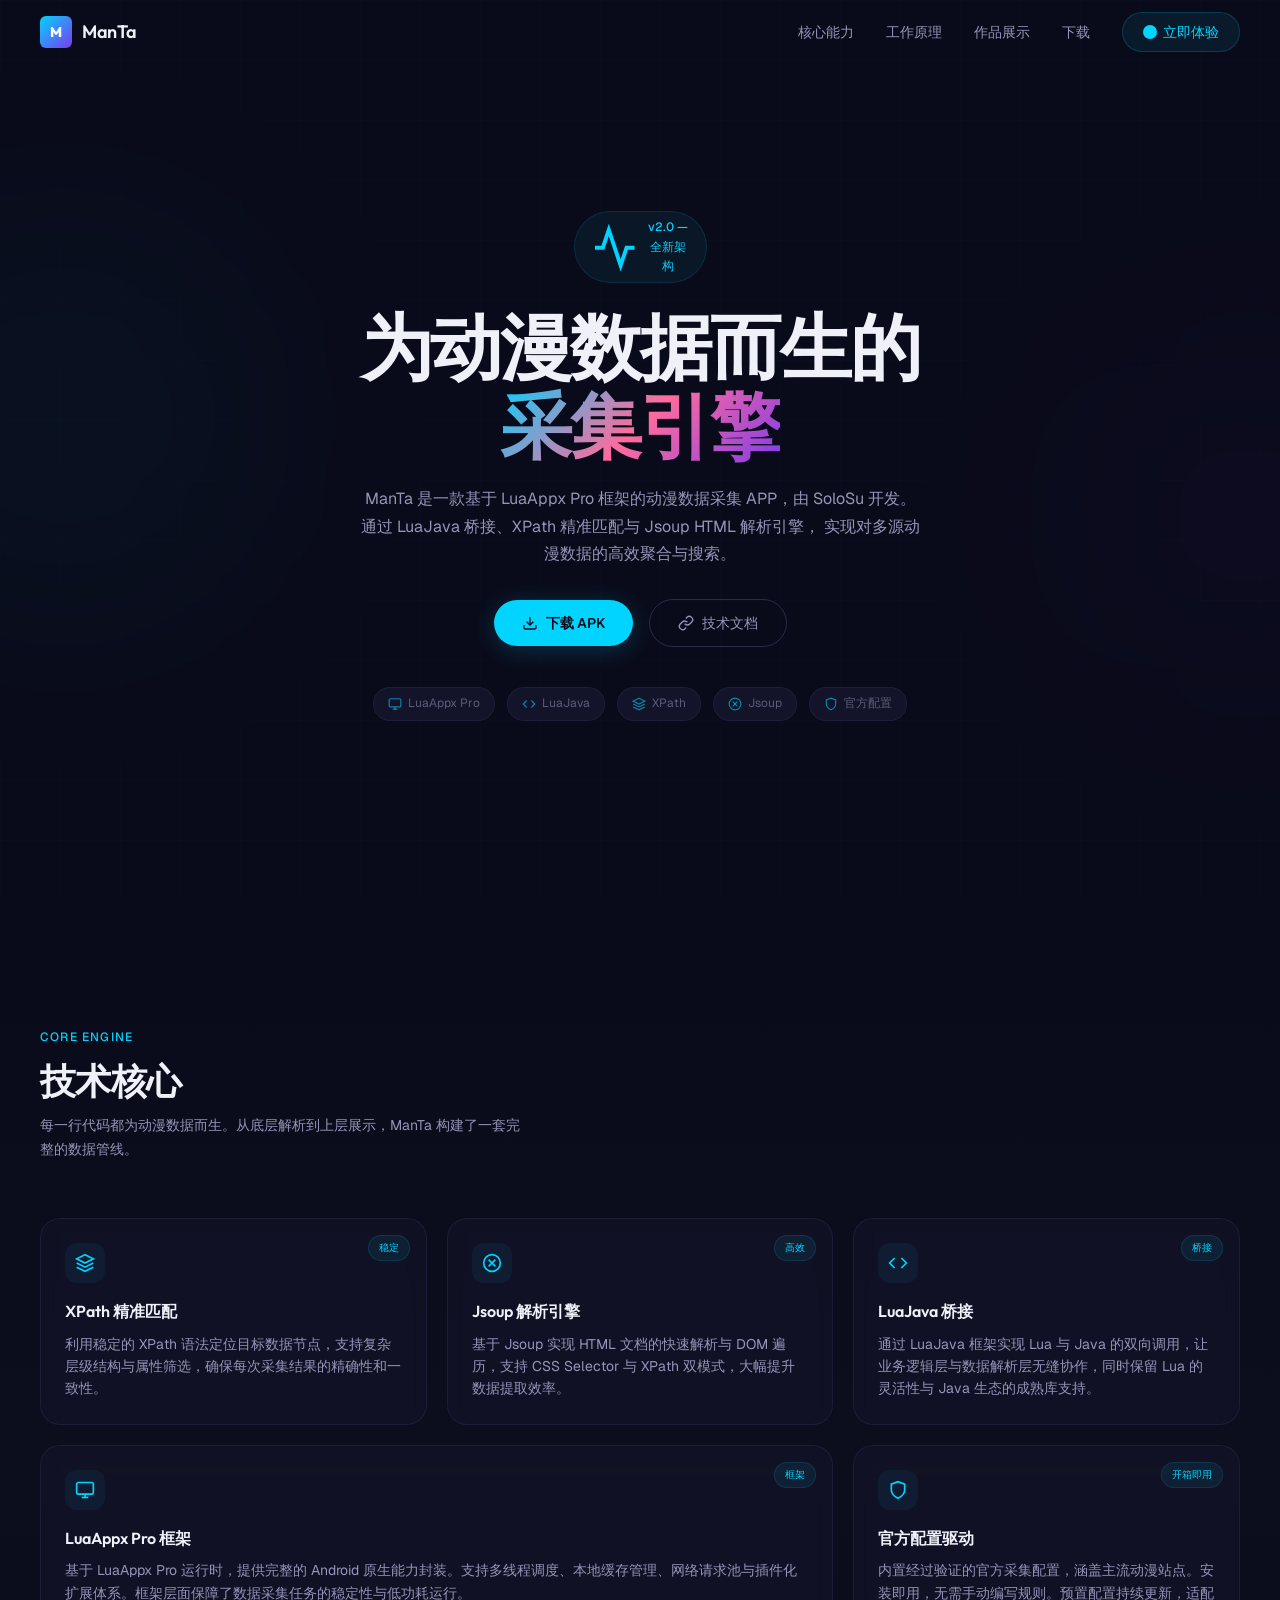
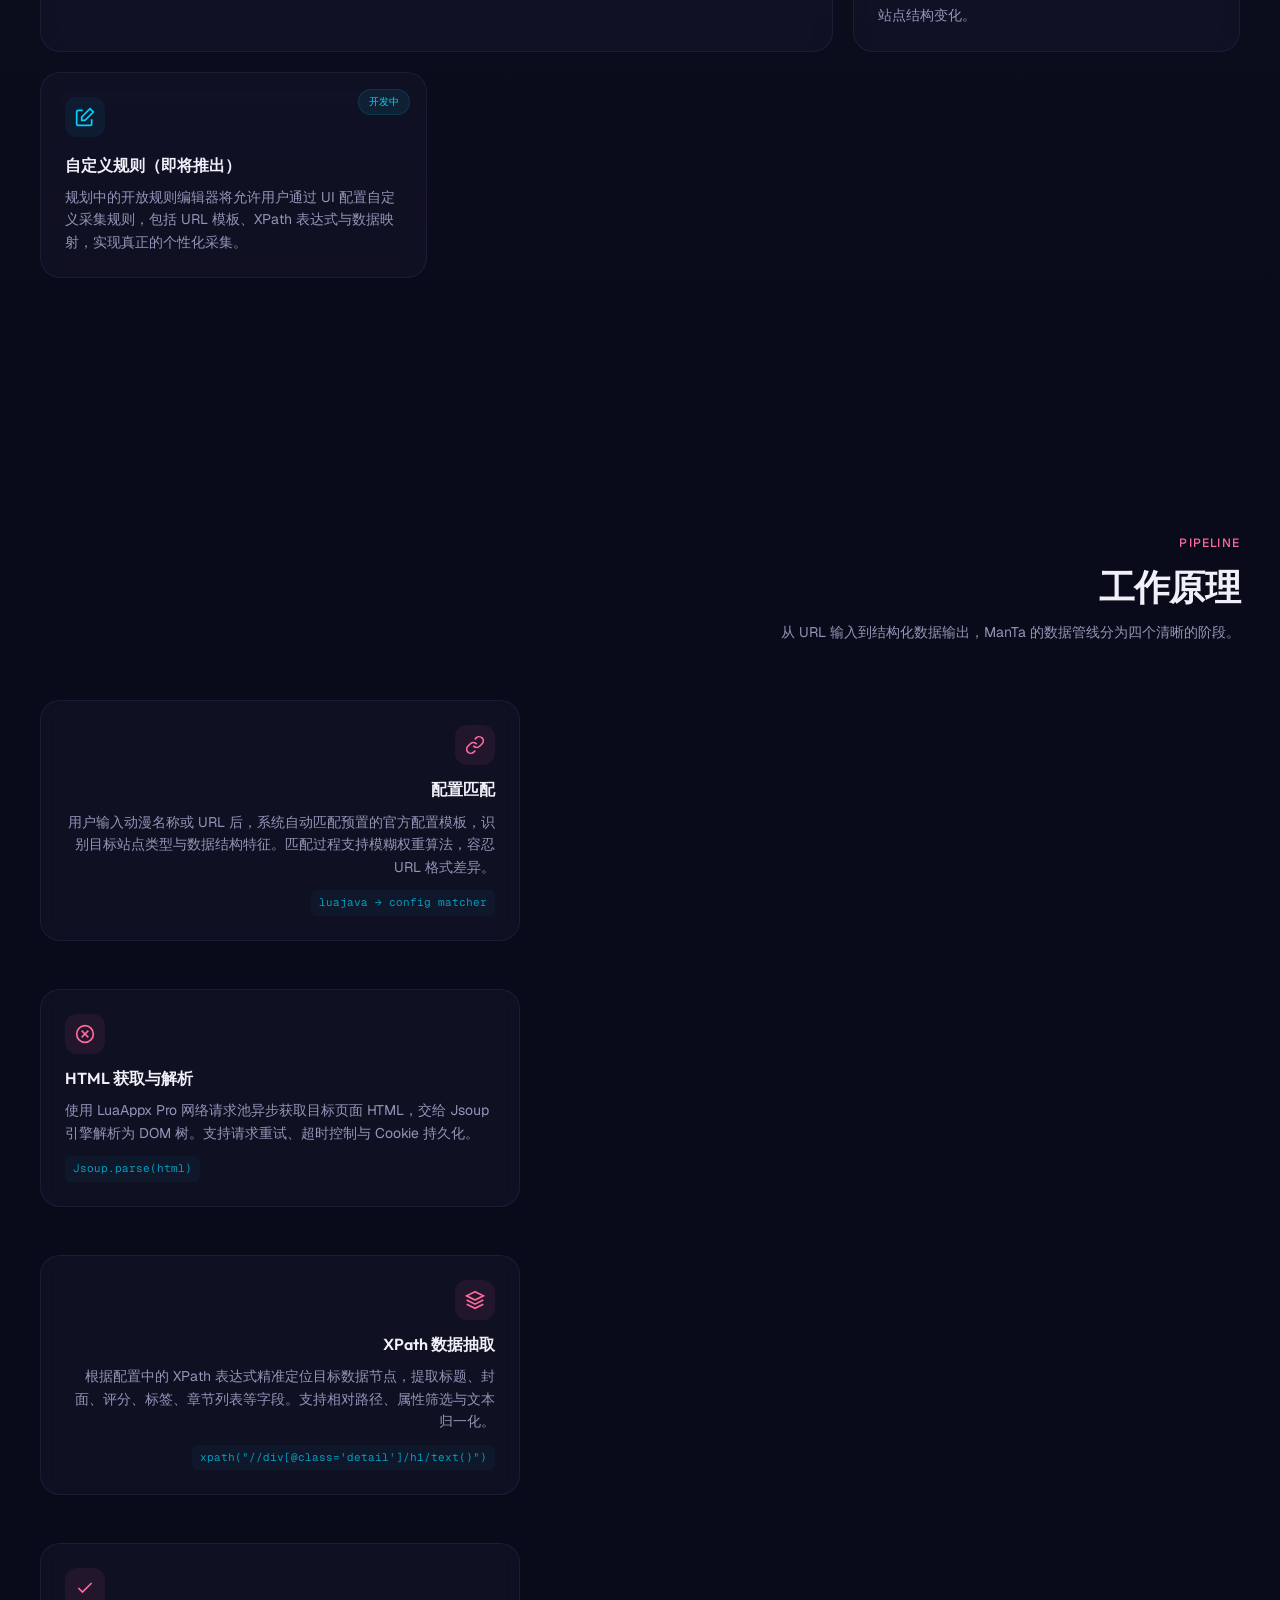
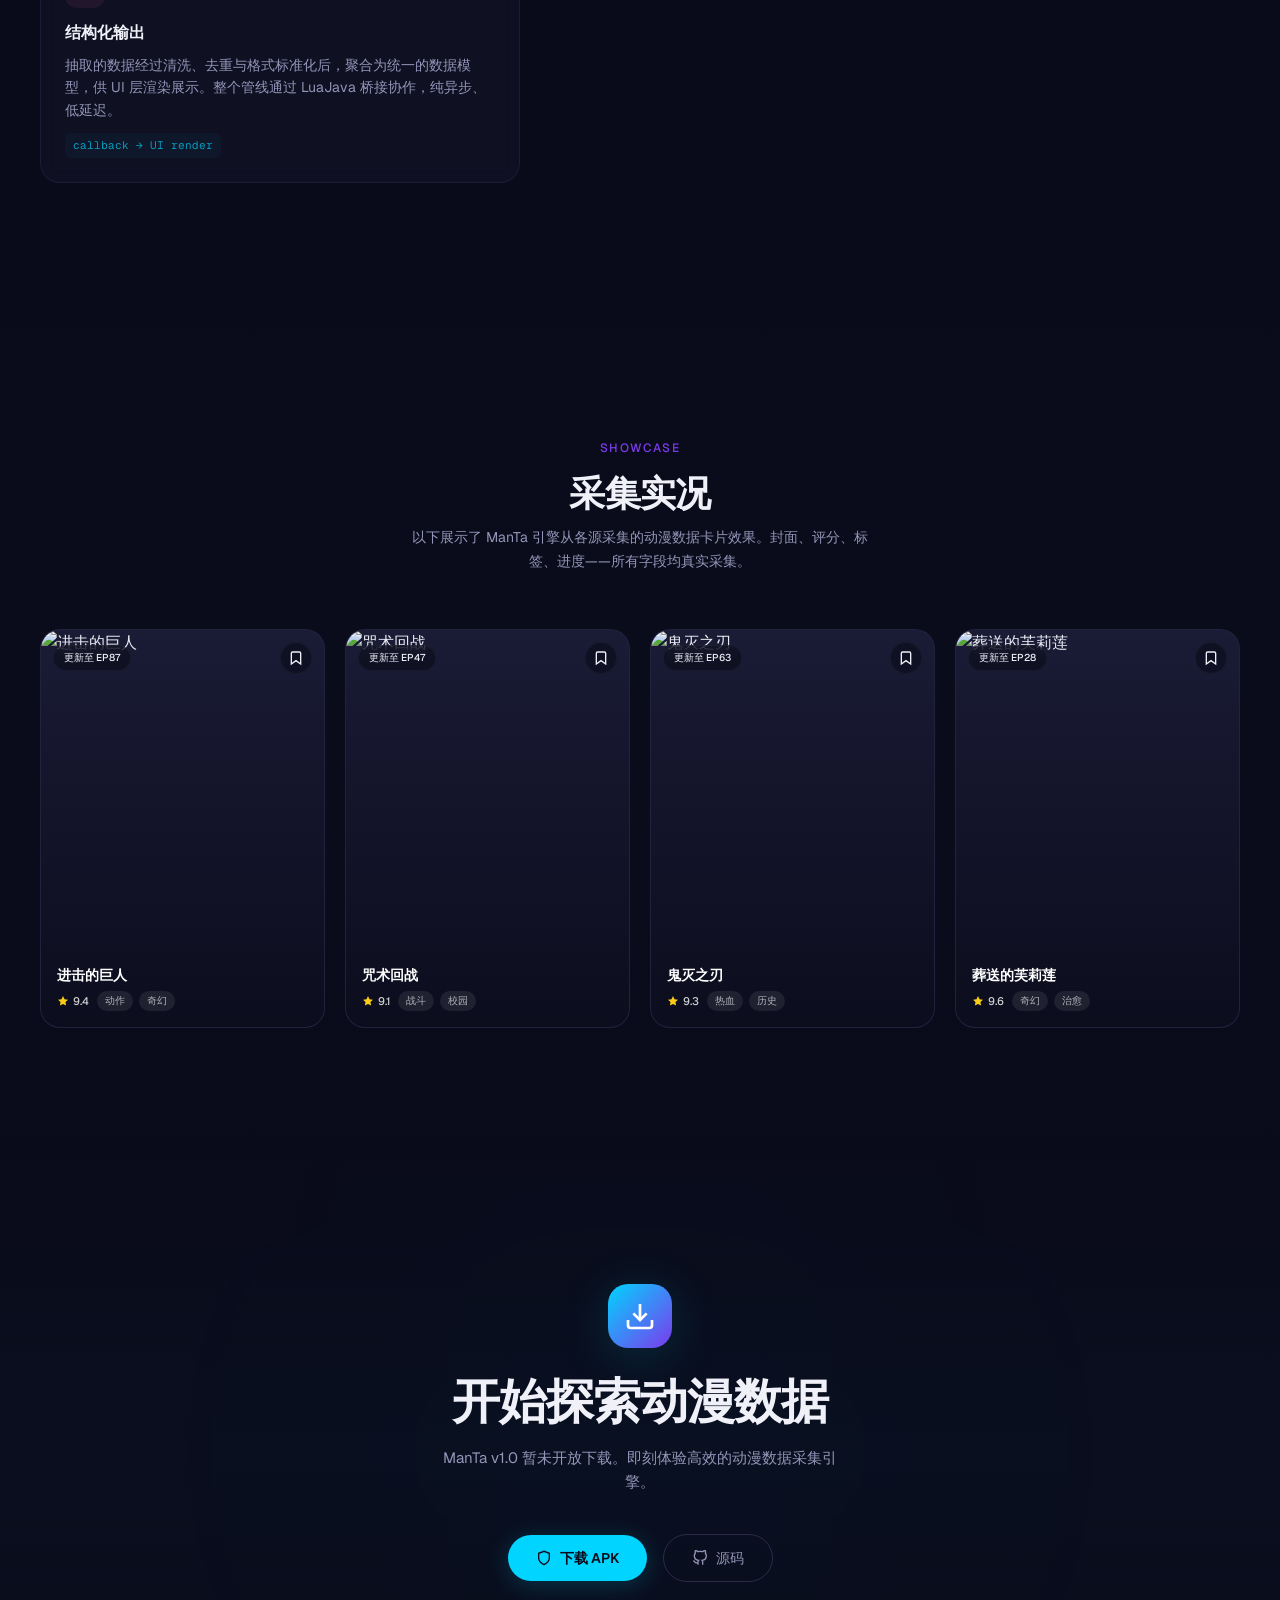
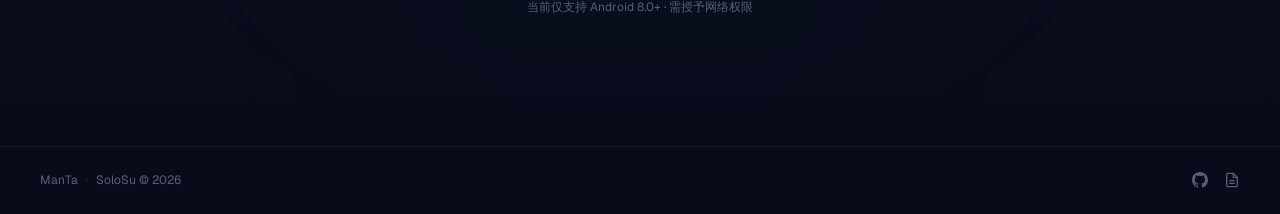
==== commit 1e0f4c0d: "Update index.html" ====
--- a/index.html
+++ b/index.html
@@ -516,7 +516,7 @@
         <svg viewBox="0 0 24 24" fill="none" stroke="currentColor" stroke-width="2"><path d="M21 15v4a2 2 0 01-2 2H5a2 2 0 01-2-2v-4"/><polyline points="7 10 12 15 17 10"/><line x1="12" y1="15" x2="12" y2="3"/></svg>
       </div>
       <h2 class="download-title">开始探索动漫数据</h2>
-      <p class="download-subtitle">ManTa v2.0 已开放下载。即刻体验高效的动漫数据采集引擎。</p>
+      <p class="download-subtitle">ManTa v1.0 暂未开放下载。即刻体验高效的动漫数据采集引擎。</p>
       <div class="download-actions">
         <a href="#" class="btn-primary">
           <svg width="16" height="16" viewBox="0 0 24 24" fill="none" stroke="currentColor" stroke-width="2"><path d="M12 22s8-4 8-10V5l-8-3-8 3v7c0 6 8 10 8 10z"/></svg>
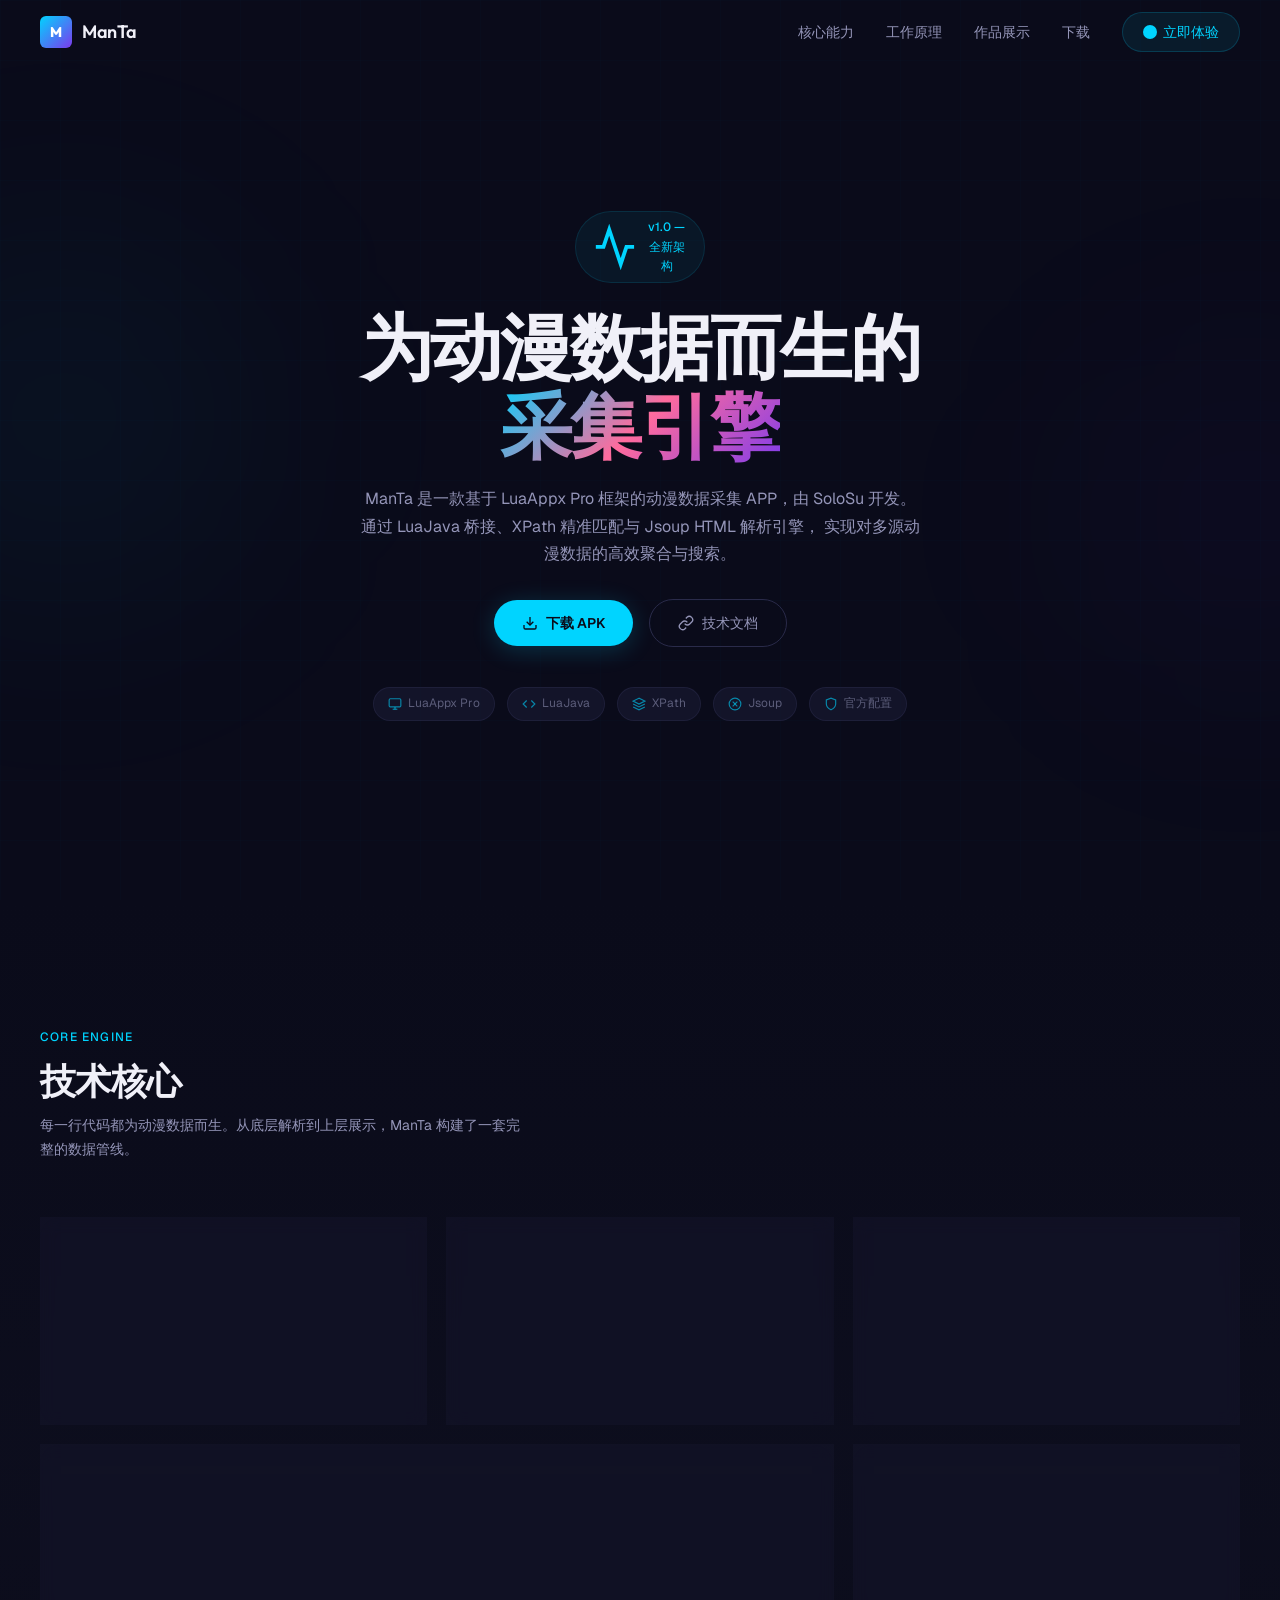
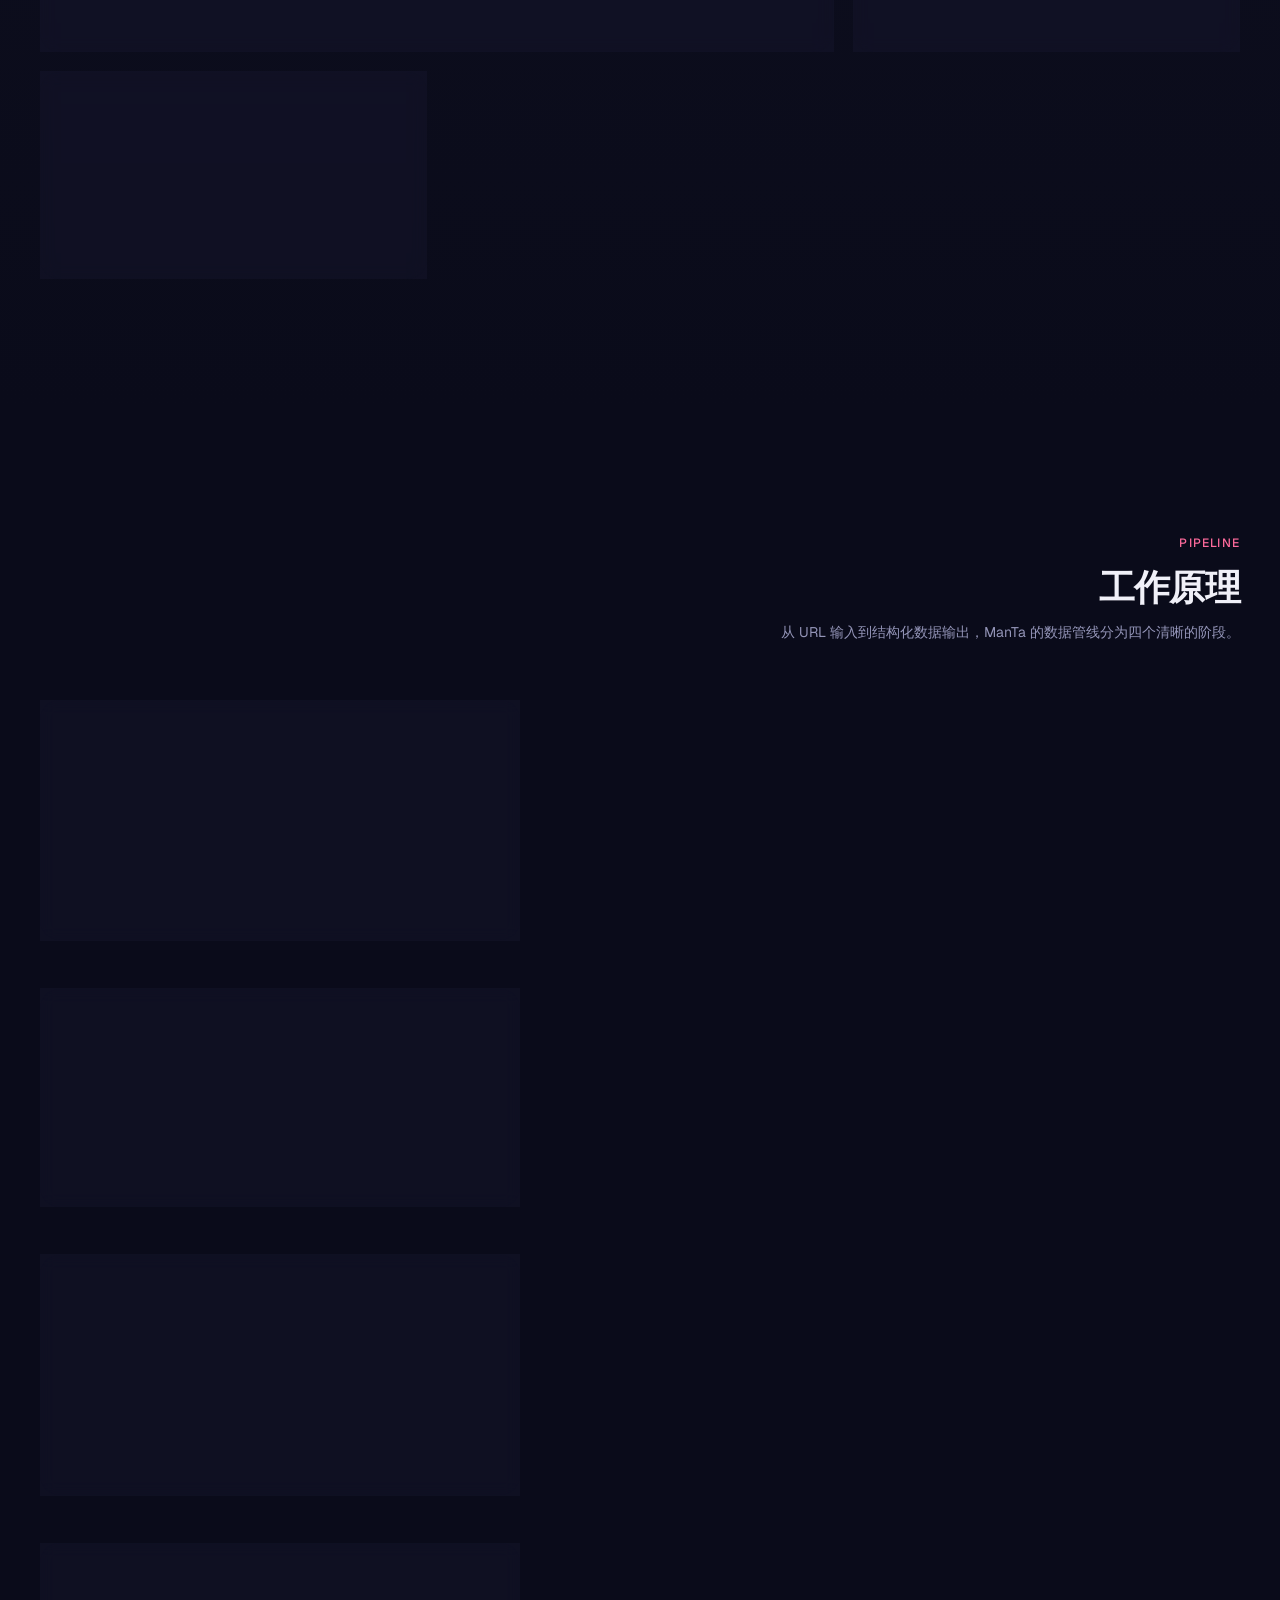
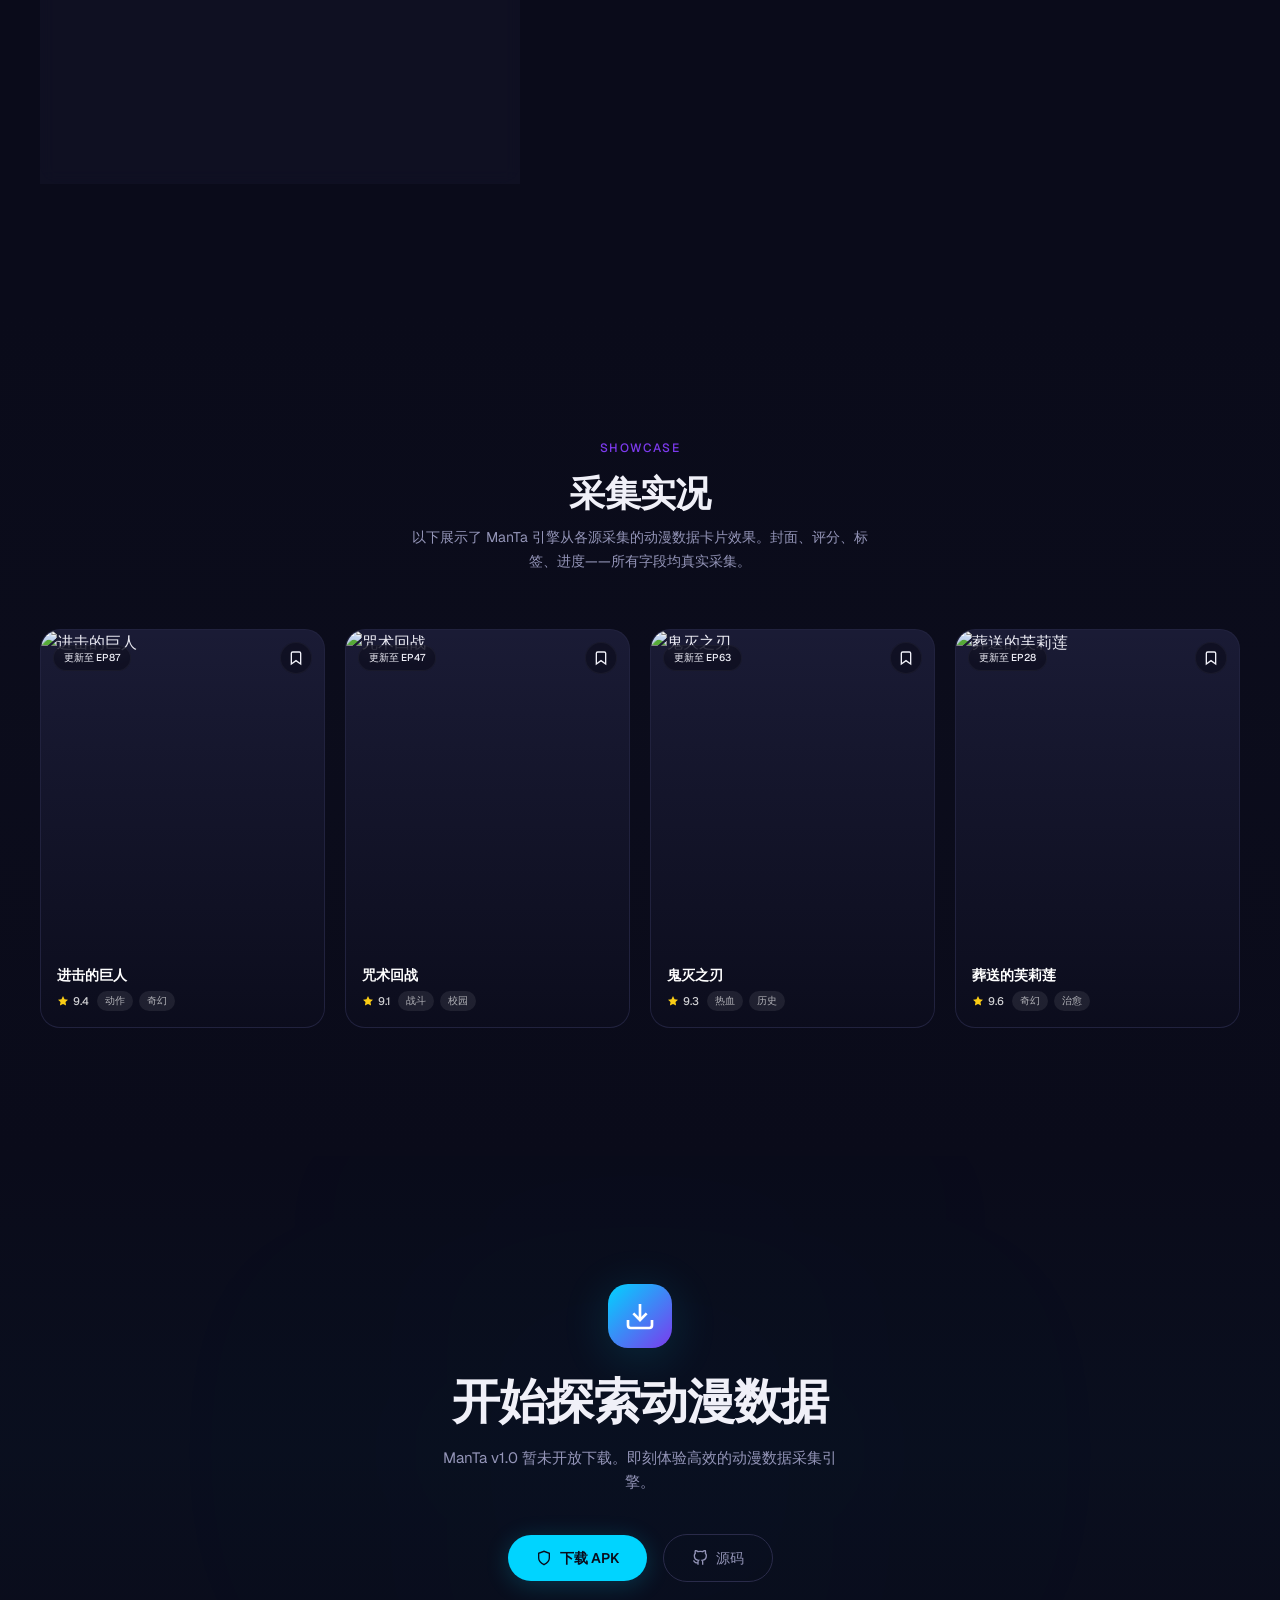
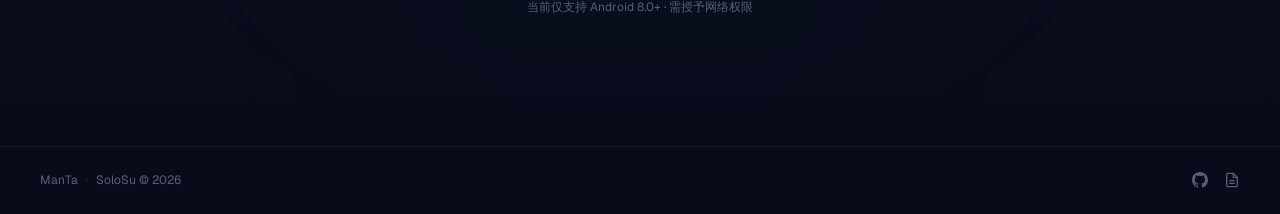
==== commit c35a38ad: "Update index.html" ====
--- a/index.html
+++ b/index.html
@@ -220,7 +220,7 @@
   <div class="hero-content">
     <div class="hero-badge">
       <svg class="hero-badge-icon" viewBox="0 0 24 24" fill="none" stroke="currentColor" stroke-width="2"><path d="M22 12h-4l-3 9L9 3l-3 9H2"/></svg>
-      v2.0 — 全新架构
+      v1.0 — 全新架构
     </div>
     <h1 class="hero-title">
       为动漫数据而生的<br>
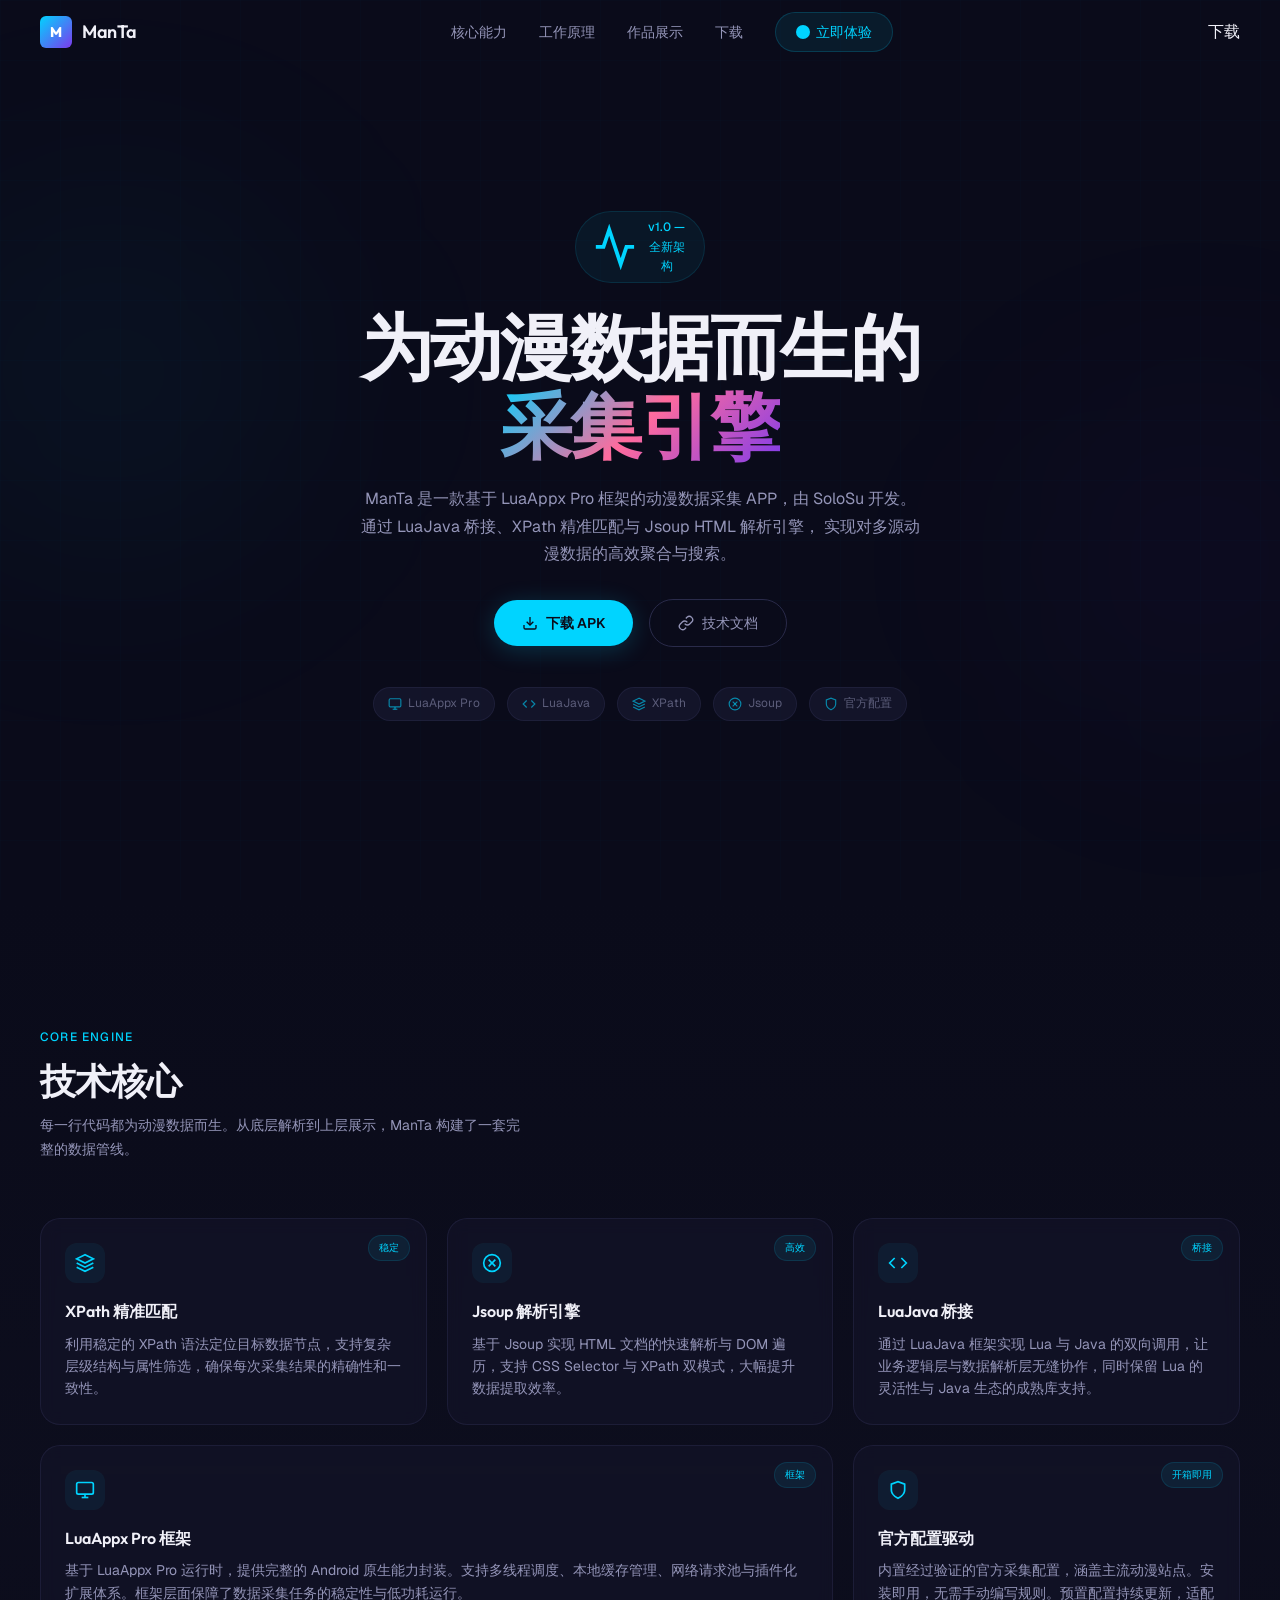
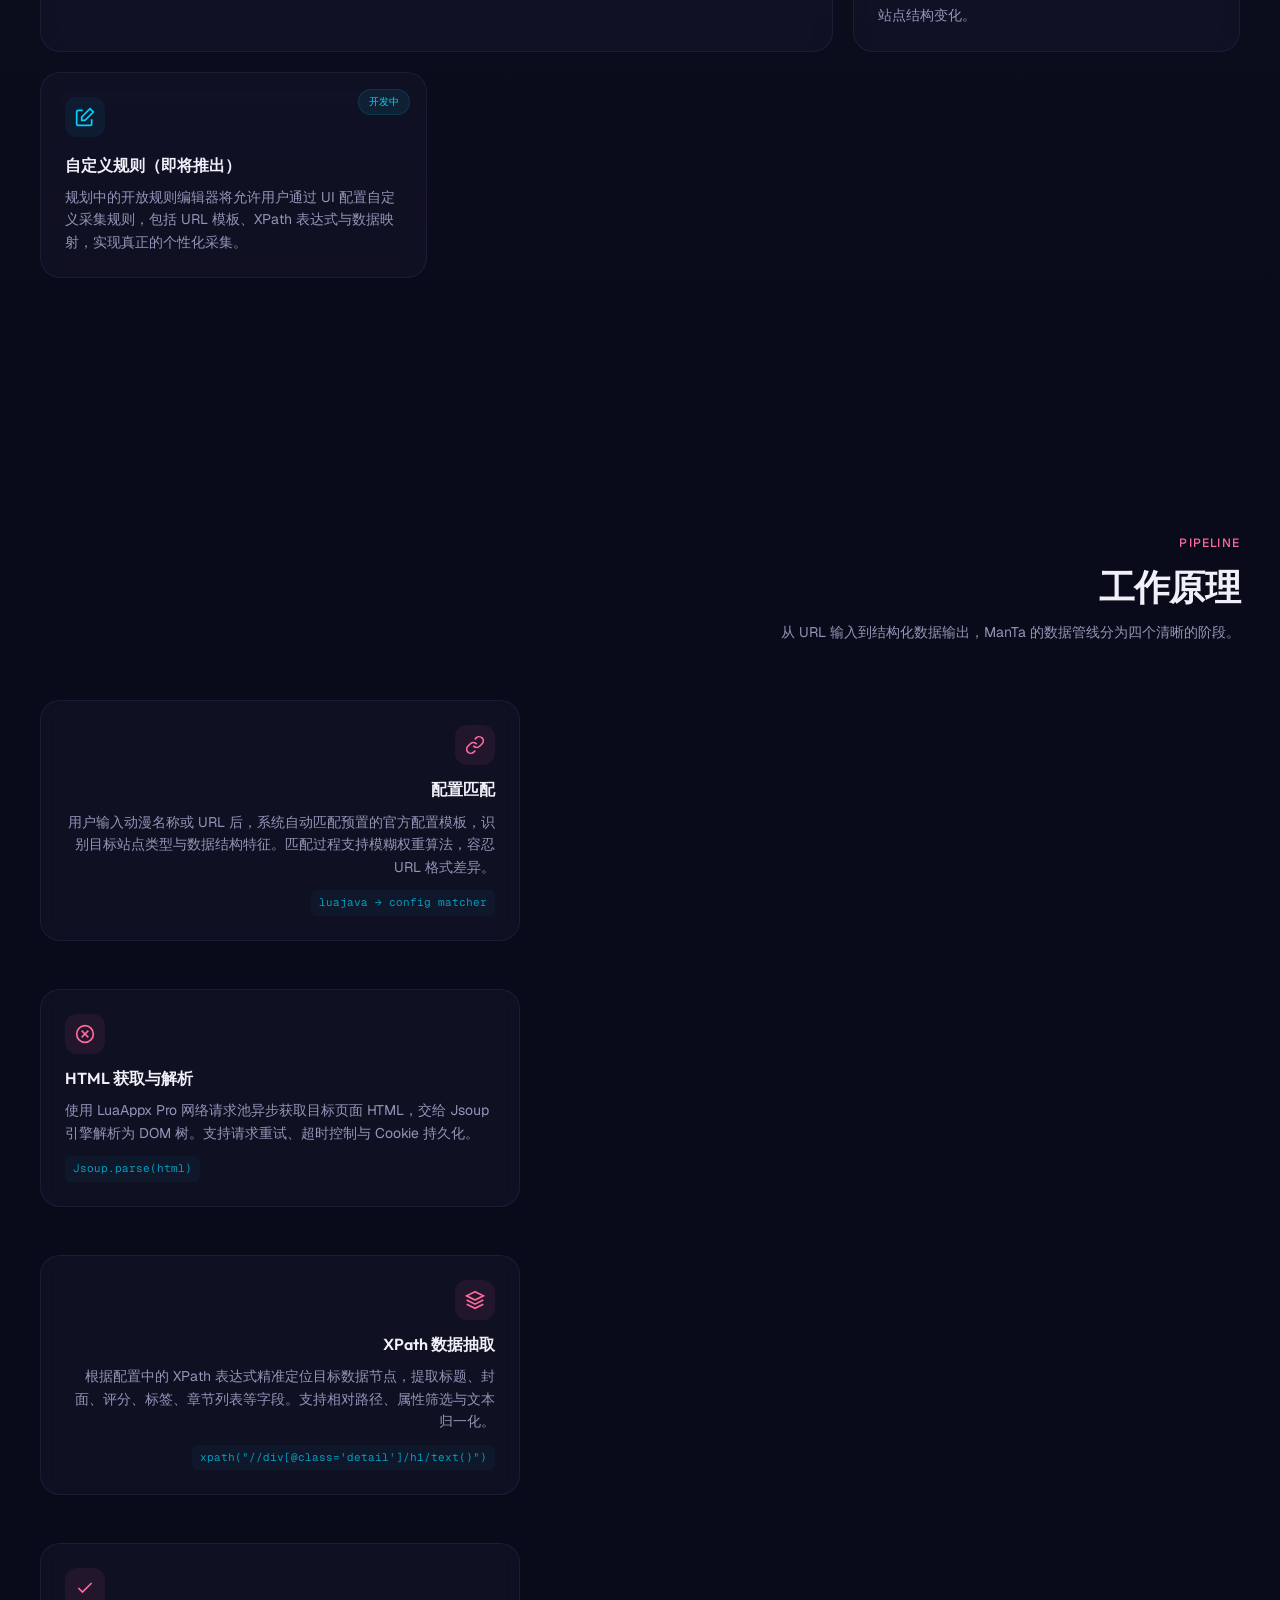
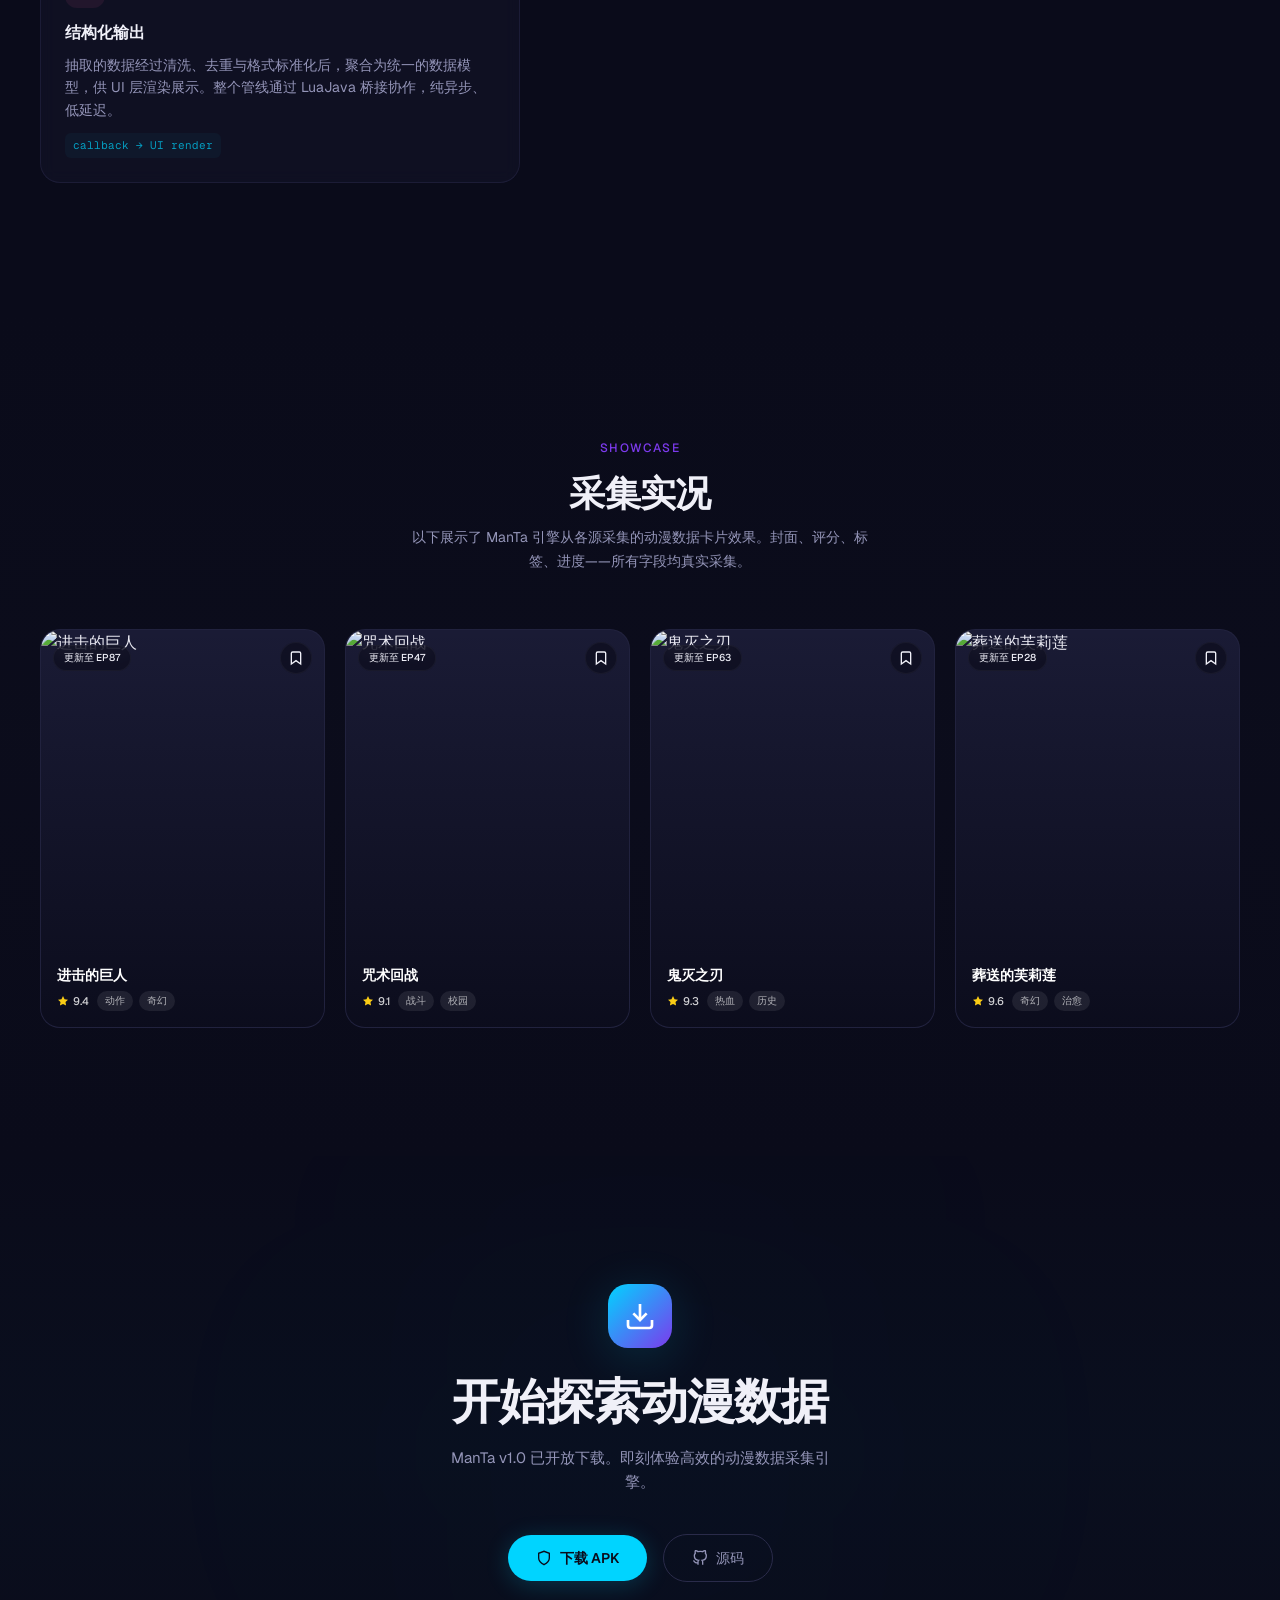
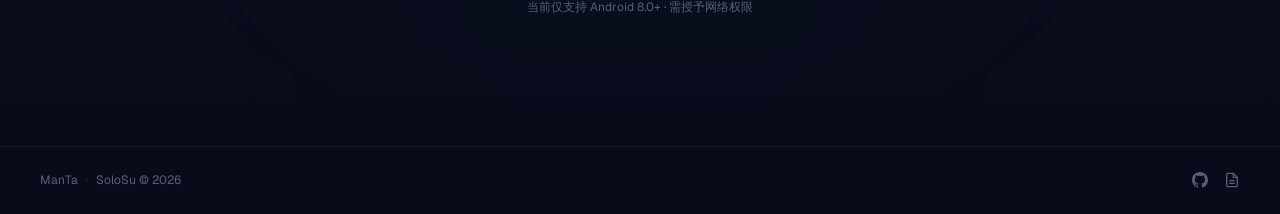
==== commit 4203638c: "Upload index.html" ====
--- a/index.html
+++ b/index.html
@@ -9,75 +9,92 @@
 <meta name="theme-color" content="#0a0b1a">
 <title>ManTa — 动漫数据采集引擎 | SoloSu</title>
 <style>
-/* Design System */
-:root {
-  --bg-base: #0a0b1a; --bg-surface: #121324; --bg-card: #1a1b35; --bg-elevated: #222345;
-  --accent-primary: #00d4ff; --accent-secondary: #ff6b9d; --accent-tertiary: #7c3aed;
-  --text-primary: #f0f0f8; --text-secondary: #9495b8; --text-muted: #5c5d7a;
-  --border-subtle: #2a2b4a; --border-glow: rgba(0,212,255,0.2);
-  --font-display: 'Outfit', system-ui, -apple-system, sans-serif;
-  --font-body: 'Geist', system-ui, -apple-system, sans-serif;
-  --font-mono: 'Geist Mono','JetBrains Mono','Fira Code',monospace;
-  --radius-sm: 6px; --radius-md: 12px; --radius-lg: 20px; --radius-xl: 28px; --radius-full: 9999px;
-  --shadow-soft: 0 4px 24px rgba(0,0,0,0.3); --shadow-glow: 0 0 40px rgba(0,212,255,0.15);
-  --shadow-card: 0 8px 32px rgba(0,0,0,0.4);
-  --z-base: 1; --z-dropdown: 50; --z-nav: 100; --z-overlay: 200;
-}
+/* ============ Design System ============ */
+:root{--bg-base:#0a0b1a;--bg-surface:#121324;--bg-card:#1a1b35;--bg-elevated:#222345;--accent-primary:#00d4ff;--accent-secondary:#ff6b9d;--accent-tertiary:#7c3aed;--text-primary:#f0f0f8;--text-secondary:#9495b8;--text-muted:#5c5d7a;--border-subtle:#2a2b4a;--border-glow:rgba(0,212,255,0.2);--font-display:'Outfit',system-ui,-apple-system,sans-serif;--font-body:'Geist',system-ui,-apple-system,sans-serif;--font-mono:'Geist Mono','JetBrains Mono','Fira Code',monospace;--radius-sm:6px;--radius-md:12px;--radius-lg:20px;--radius-xl:28px;--radius-full:9999px;--shadow-soft:0 4px 24px rgba(0,0,0,0.3);--shadow-glow:0 0 40px rgba(0,212,255,0.15);--shadow-card:0 8px 32px rgba(0,0,0,0.4);--z-base:1;--z-dropdown:50;--z-nav:100;--z-overlay:200}
 *,*::before,*::after{margin:0;padding:0;box-sizing:border-box}
 html{scroll-behavior:smooth;-webkit-text-size-adjust:100%}
 body{font-family:var(--font-body);background:var(--bg-base);color:var(--text-primary);line-height:1.6;-webkit-font-smoothing:antialiased;overflow-x:hidden}
-img{display:block;max-width:100%}
-a{color:inherit;text-decoration:none}
-ul{list-style:none}
-.container{width:100%;max-width:1280px;margin:0 auto;padding:0 24px}
-@media(min-width:768px){.container{padding:0 40px}}
-::-webkit-scrollbar{width:6px}
-::-webkit-scrollbar-track{background:var(--bg-base)}
-::-webkit-scrollbar-thumb{background:var(--border-subtle);border-radius:3px}
-::-webkit-scrollbar-thumb:hover{background:var(--text-muted)}
+img{display:block;max-width:100%}a{color:inherit;text-decoration:none}ul{list-style:none}
 ::selection{background:rgba(0,212,255,0.3);color:#fff}
 
-/* Navbar */
-.navbar{position:fixed;top:0;left:0;right:0;z-index:var(--z-nav);transition:background .3s,border-color .3s;height:64px}
+/* ============ Container — Mobile‑First ============ */
+.container{width:100%;max-width:1280px;margin:0 auto;padding:0 16px}
+@media(min-width:640px){.container{padding:0 24px}}
+@media(min-width:1024px){.container{padding:0 40px}}
+@media(min-width:1440px){.container{padding:0 64px}}
+
+/* ============ Scrollbar (desktop only) ============ */
+@media(hover:hover){::-webkit-scrollbar{width:6px}::-webkit-scrollbar-track{background:var(--bg-base)}::-webkit-scrollbar-thumb{background:var(--border-subtle);border-radius:3px}::-webkit-scrollbar-thumb:hover{background:var(--text-muted)}}
+
+/* ============ Navbar ============ */
+.navbar{position:fixed;top:0;left:0;right:0;z-index:var(--z-nav);height:56px;transition:background .3s,border-color .3s}
+@media(min-width:768px){.navbar{height:64px}}
 .navbar.scrolled{background:rgba(10,11,26,.85);backdrop-filter:blur(20px);-webkit-backdrop-filter:blur(20px);border-bottom:1px solid rgba(42,43,74,.5)}
 .navbar .container{display:flex;align-items:center;justify-content:space-between;height:100%}
-.navbar-logo{display:flex;align-items:center;gap:10px}
-.navbar-logo-mark{width:32px;height:32px;border-radius:var(--radius-sm);background:linear-gradient(135deg,var(--accent-primary),var(--accent-tertiary));display:flex;align-items:center;justify-content:center;font-family:var(--font-display);font-weight:800;font-size:14px;color:#fff}
-.navbar-logo-text{font-family:var(--font-display);font-weight:600;font-size:18px;letter-spacing:-.02em}
-.navbar-links{display:none;align-items:center;gap:32px}
-@media(min-width:768px){.navbar-links{display:flex}}
-.navbar-link{font-size:14px;color:var(--text-secondary);transition:color .2s}
+.navbar-logo{display:flex;align-items:center;gap:8px}@media(min-width:768px){.navbar-logo{gap:10px}}
+.navbar-logo-mark{width:28px;height:28px;border-radius:var(--radius-sm);background:linear-gradient(135deg,var(--accent-primary),var(--accent-tertiary));display:flex;align-items:center;justify-content:center;font-family:var(--font-display);font-weight:800;font-size:12px;color:#fff}
+@media(min-width:768px){.navbar-logo-mark{width:32px;height:32px;font-size:14px}}
+.navbar-logo-text{font-family:var(--font-display);font-weight:600;font-size:16px;letter-spacing:-.02em}
+@media(min-width:768px){.navbar-logo-text{font-size:18px}}
+.navbar-links{display:none;align-items:center;gap:24px}
+@media(min-width:900px){.navbar-links{display:flex;gap:32px}}
+.navbar-link{font-size:14px;color:var(--text-secondary);transition:color .2s;position:relative;padding:4px 0}
 .navbar-link:hover{color:var(--text-primary)}
+.navbar-link::after{content:'';position:absolute;bottom:0;left:0;width:0;height:1px;background:var(--accent-primary);transition:width .25s}
+.navbar-link:hover::after{width:100%}
 .navbar-cta{display:none;align-items:center;gap:6px;border-radius:var(--radius-full);background:rgba(0,212,255,.08);border:1px solid rgba(0,212,255,.18);padding:8px 20px;font-size:14px;font-weight:500;color:var(--accent-primary);transition:background .2s;white-space:nowrap}
-@media(min-width:768px){.navbar-cta{display:inline-flex}}
+@media(min-width:900px){.navbar-cta{display:inline-flex}}
 .navbar-cta:hover{background:rgba(0,212,255,.16)}
 .navbar-cta-dot{width:14px;height:14px;border-radius:50%;background:var(--accent-primary);animation:glow-pulse 3s ease-in-out infinite}
-.navbar-cta-mobile{display:inline-flex;border-radius:var(--radius-full);background:rgba(0,212,255,.08);border:1px solid rgba(0,212,255,.18);padding:6px 16px;font-size:13px;font-weight:500;color:var(--accent-primary);white-space:nowrap}
-@media(min-width:768px){.navbar-cta-mobile{display:none}}
-
-/* Hero */
-.hero{position:relative;min-height:100dvh;display:flex;align-items:center;padding-top:96px;padding-bottom:64px;overflow:hidden}
-.hero-bg-grid{position:absolute;inset:0;opacity:.04;pointer-events:none;background-image:linear-gradient(rgba(0,212,255,.3)1px,transparent 1px),linear-gradient(90deg,rgba(0,212,255,.3)1px,transparent 1px);background-size:60px 60px}
-.hero-glow-1{position:absolute;top:25%;left:-128px;width:384px;height:384px;border-radius:50%;background:rgba(0,212,255,.04);filter:blur(120px);animation:glow-pulse 3s ease-in-out infinite}
-.hero-glow-2{position:absolute;bottom:25%;right:-128px;width:320px;height:320px;border-radius:50%;background:rgba(124,58,237,.04);filter:blur(120px);animation:glow-pulse 3s ease-in-out infinite;animation-delay:1.5s}
+.navbar-hamburger{display:flex;align-items:center;justify-content:center;width:36px;height:36px;border-radius:var(--radius-sm);border:1px solid var(--border-subtle);background:transparent;color:var(--text-secondary);cursor:pointer;transition:border-color .2s,color .2s}
+@media(min-width:900px){.navbar-hamburger{display:none}}
+.navbar-hamburger:hover{border-color:var(--text-muted);color:var(--text-primary)}
+.navbar-hamburger svg{width:20px;height:20px}
+.navbar-mobile-overlay{position:fixed;inset:0;z-index:calc(var(--z-nav)+48);background:rgba(0,0,0,.6);opacity:0;pointer-events:none;transition:opacity .3s}
+.navbar-mobile-overlay.open{opacity:1;pointer-events:auto}
+.navbar-mobile-sheet{position:fixed;bottom:0;left:0;right:0;z-index:calc(var(--z-nav)+49);background:var(--bg-surface);border-top-left-radius:var(--radius-xl);border-top-right-radius:var(--radius-xl);padding:20px 24px 32px;transform:translateY(120%);transition:transform .35s cubic-bezier(.32,.72,0,1)}
+.navbar-mobile-sheet.open{transform:translateY(0)}
+.navbar-mobile-handle{width:32px;height:4px;border-radius:2px;background:var(--border-subtle);margin:0 auto 20px}
+.navbar-mobile-links{display:flex;flex-direction:column;gap:8px}
+.navbar-mobile-link{display:flex;align-items:center;justify-content:space-between;padding:14px 12px;border-radius:var(--radius-md);font-size:15px;font-weight:500;color:var(--text-primary);transition:background .2s}
+.navbar-mobile-link:hover{background:rgba(0,212,255,.04)}
+.navbar-mobile-link svg{width:18px;height:18px;color:var(--text-muted)}
+.navbar-mobile-cta{display:block;margin-top:16px;text-align:center;border-radius:var(--radius-full);background:var(--accent-primary);color:var(--bg-base);padding:14px;font-size:15px;font-weight:600}
+
+/* ============ Hero ============ */
+.hero{position:relative;min-height:100dvh;display:flex;align-items:center;padding-top:72px;padding-bottom:40px;overflow:hidden}
+@media(min-width:640px){.hero{padding-top:96px;padding-bottom:64px}}
+.hero-bg-grid{position:absolute;inset:0;opacity:.04;pointer-events:none;background-image:linear-gradient(rgba(0,212,255,.3)1px,transparent 1px),linear-gradient(90deg,rgba(0,212,255,.3)1px,transparent 1px);background-size:36px 36px}
+@media(min-width:640px){.hero-bg-grid{background-size:60px 60px}}
+.hero-glow-1{position:absolute;top:20%;left:-80px;width:200px;height:200px;border-radius:50%;background:rgba(0,212,255,.04);filter:blur(60px);animation:glow-pulse 3s ease-in-out infinite}
+.hero-glow-2{position:absolute;bottom:20%;right:-80px;width:200px;height:200px;border-radius:50%;background:rgba(124,58,237,.04);filter:blur(60px);animation:glow-pulse 3s ease-in-out infinite;animation-delay:1.5s}
+@media(min-width:640px){.hero-glow-1{width:384px;height:384px;filter:blur(120px)}.hero-glow-2{width:320px;height:320px;filter:blur(120px)}}
 .hero-content{position:relative;z-index:var(--z-base);max-width:720px;margin:0 auto;text-align:center}
-.hero-badge{display:inline-flex;align-items:center;gap:8px;border-radius:var(--radius-full);background:rgba(0,212,255,.06);border:1px solid rgba(0,212,255,.12);padding:6px 16px;font-size:12px;font-weight:500;color:var(--accent-primary);margin-bottom:24px;opacity:0;transform:translateY(20px);animation:fade-up .5s ease forwards}
-.hero-title{font-family:var(--font-display);font-size:36px;font-weight:700;line-height:1.1;letter-spacing:-.03em;opacity:0;transform:translateY(30px);animation:fade-up .6s ease .15s forwards}
-@media(min-width:640px){.hero-title{font-size:48px}}
+.hero-badge{display:inline-flex;align-items:center;gap:6px;border-radius:var(--radius-full);background:rgba(0,212,255,.06);border:1px solid rgba(0,212,255,.12);padding:5px 14px;font-size:11px;font-weight:500;color:var(--accent-primary);margin-bottom:16px;opacity:0;transform:translateY(20px);animation:fade-up .5s ease forwards}
+@media(min-width:640px){.hero-badge{gap:8px;padding:6px 16px;font-size:12px;margin-bottom:24px}}
+.hero-title{font-family:var(--font-display);font-size:28px;font-weight:700;line-height:1.1;letter-spacing:-.02em;opacity:0;transform:translateY(30px);animation:fade-up .6s ease .15s forwards}
+@media(min-width:380px){.hero-title{font-size:32px}}
+@media(min-width:640px){.hero-title{font-size:48px;letter-spacing:-.03em}}
 @media(min-width:768px){.hero-title{font-size:60px}}
 @media(min-width:1024px){.hero-title{font-size:72px}}
 .hero-title-gradient{background:linear-gradient(135deg,var(--accent-primary),var(--accent-secondary),var(--accent-tertiary));-webkit-background-clip:text;-webkit-text-fill-color:transparent;background-clip:text}
-.hero-subtitle{margin-top:20px;font-size:15px;line-height:1.7;color:var(--text-secondary);max-width:560px;margin-left:auto;margin-right:auto;opacity:0;transform:translateY(20px);animation:fade-up .5s ease .3s forwards}
-@media(min-width:640px){.hero-subtitle{font-size:16px}}
-.hero-actions{margin-top:32px;display:flex;flex-direction:column;align-items:center;gap:16px;opacity:0;transform:translateY(20px);animation:fade-up .5s ease .45s forwards}
-@media(min-width:640px){.hero-actions{flex-direction:row;justify-content:center}}
-.btn-primary{display:inline-flex;align-items:center;gap:8px;border-radius:var(--radius-full);background:var(--accent-primary);color:var(--bg-base);padding:12px 28px;font-size:14px;font-weight:600;border:none;cursor:pointer;transition:background .2s,box-shadow .2s;white-space:nowrap;box-shadow:0 4px 24px rgba(0,212,255,.2)}
+.hero-subtitle{margin-top:16px;font-size:14px;line-height:1.7;color:var(--text-secondary);max-width:480px;margin-left:auto;margin-right:auto;opacity:0;transform:translateY(20px);animation:fade-up .5s ease .3s forwards}
+@media(min-width:640px){.hero-subtitle{margin-top:20px;font-size:16px;max-width:560px}}
+.hero-actions{margin-top:28px;display:flex;flex-direction:column;align-items:center;gap:12px;opacity:0;transform:translateY(20px);animation:fade-up .5s ease .45s forwards}
+@media(min-width:400px){.hero-actions{gap:14px}}
+@media(min-width:640px){.hero-actions{flex-direction:row;justify-content:center;gap:16px;margin-top:32px}}
+.btn-primary{display:inline-flex;align-items:center;justify-content:center;gap:8px;border-radius:var(--radius-full);background:var(--accent-primary);color:var(--bg-base);padding:14px 32px;font-size:15px;font-weight:600;border:none;cursor:pointer;transition:background .2s,box-shadow .2s;white-space:nowrap;width:100%;max-width:280px;box-shadow:0 4px 24px rgba(0,212,255,.2)}
+@media(min-width:640px){.btn-primary{width:auto;padding:12px 28px;font-size:14px}}
 .btn-primary:hover{background:rgba(0,212,255,.9);box-shadow:0 8px 32px rgba(0,212,255,.3)}
-.btn-secondary{display:inline-flex;align-items:center;gap:8px;border-radius:var(--radius-full);border:1px solid var(--border-subtle);color:var(--text-secondary);padding:12px 28px;font-size:14px;font-weight:500;transition:border-color .2s,color .2s;white-space:nowrap}
+.btn-secondary{display:inline-flex;align-items:center;justify-content:center;gap:8px;border-radius:var(--radius-full);border:1px solid var(--border-subtle);color:var(--text-secondary);padding:14px 32px;font-size:15px;font-weight:500;transition:border-color .2s,color .2s;white-space:nowrap;width:100%;max-width:280px}
+@media(min-width:640px){.btn-secondary{width:auto;padding:12px 28px;font-size:14px}}
 .btn-secondary:hover{border-color:var(--text-muted);color:var(--text-primary)}
-.hero-tech-tags{margin-top:40px;display:flex;flex-wrap:wrap;justify-content:center;gap:12px;opacity:0;animation:fade-up .6s ease .6s forwards}
-.hero-tech-tag{display:inline-flex;align-items:center;gap:6px;border-radius:var(--radius-full);background:rgba(26,27,53,.6);border:1px solid rgba(42,43,74,.5);padding:6px 14px;font-size:12px;color:var(--text-muted)}
-.hero-tech-tag svg{width:14px;height:14px;color:rgba(0,212,255,.6)}
+.hero-tech-tags{margin-top:32px;display:flex;flex-wrap:wrap;justify-content:center;gap:8px;opacity:0;animation:fade-up .6s ease .6s forwards}
+@media(min-width:640px){.hero-tech-tags{margin-top:40px;gap:12px}}
+.hero-tech-tag{display:inline-flex;align-items:center;gap:6px;border-radius:var(--radius-full);background:rgba(26,27,53,.6);border:1px solid rgba(42,43,74,.5);padding:5px 12px;font-size:11px;color:var(--text-muted)}
+@media(min-width:640px){.hero-tech-tag{padding:6px 14px;font-size:12px}}
+.hero-tech-tag svg{width:12px;height:12px;color:rgba(0,212,255,.6)}
+@media(min-width:640px){.hero-tech-tag svg{width:14px;height:14px}}
 
 /* Sections */
 .section{position:relative;padding:96px 0;overflow:hidden}
@@ -516,7 +533,7 @@
         <svg viewBox="0 0 24 24" fill="none" stroke="currentColor" stroke-width="2"><path d="M21 15v4a2 2 0 01-2 2H5a2 2 0 01-2-2v-4"/><polyline points="7 10 12 15 17 10"/><line x1="12" y1="15" x2="12" y2="3"/></svg>
       </div>
       <h2 class="download-title">开始探索动漫数据</h2>
-      <p class="download-subtitle">ManTa v1.0 暂未开放下载。即刻体验高效的动漫数据采集引擎。</p>
+      <p class="download-subtitle">ManTa v1.0 已开放下载。即刻体验高效的动漫数据采集引擎。</p>
       <div class="download-actions">
         <a href="#" class="btn-primary">
           <svg width="16" height="16" viewBox="0 0 24 24" fill="none" stroke="currentColor" stroke-width="2"><path d="M12 22s8-4 8-10V5l-8-3-8 3v7c0 6 8 10 8 10z"/></svg>
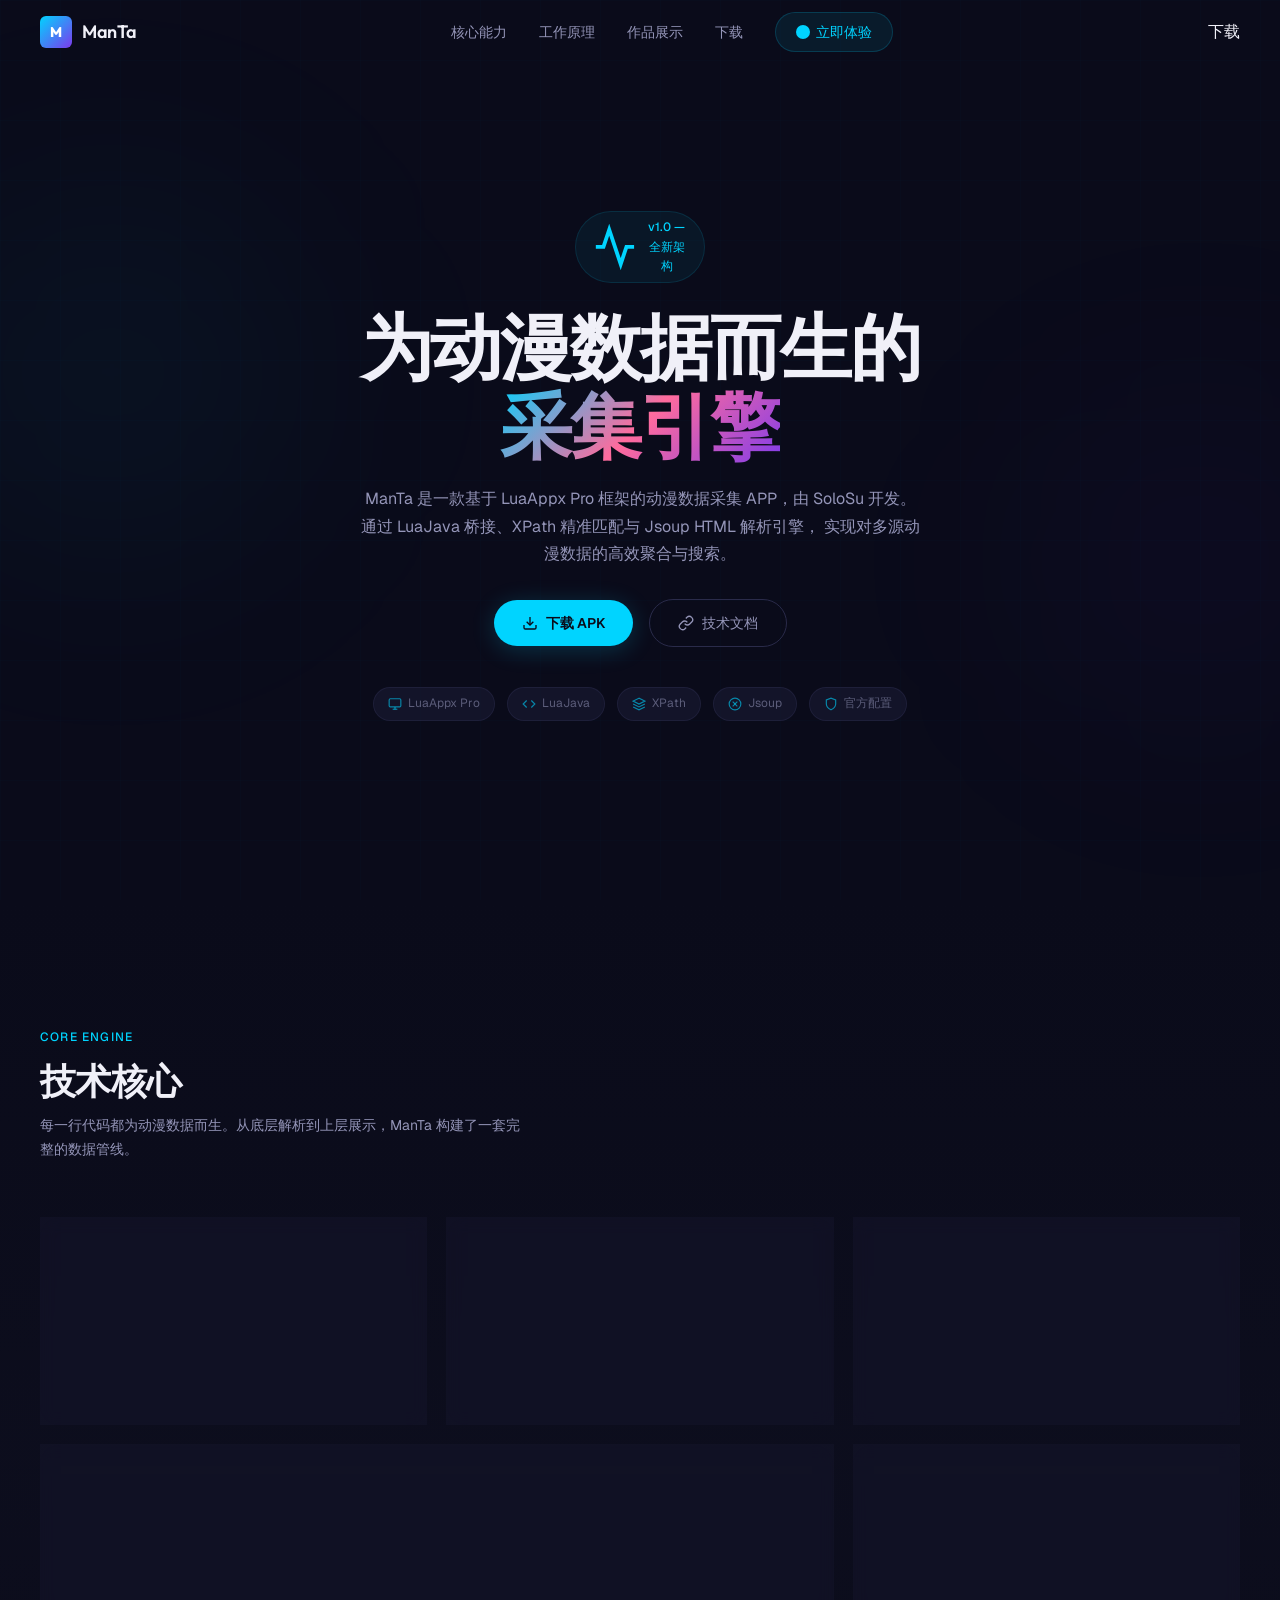
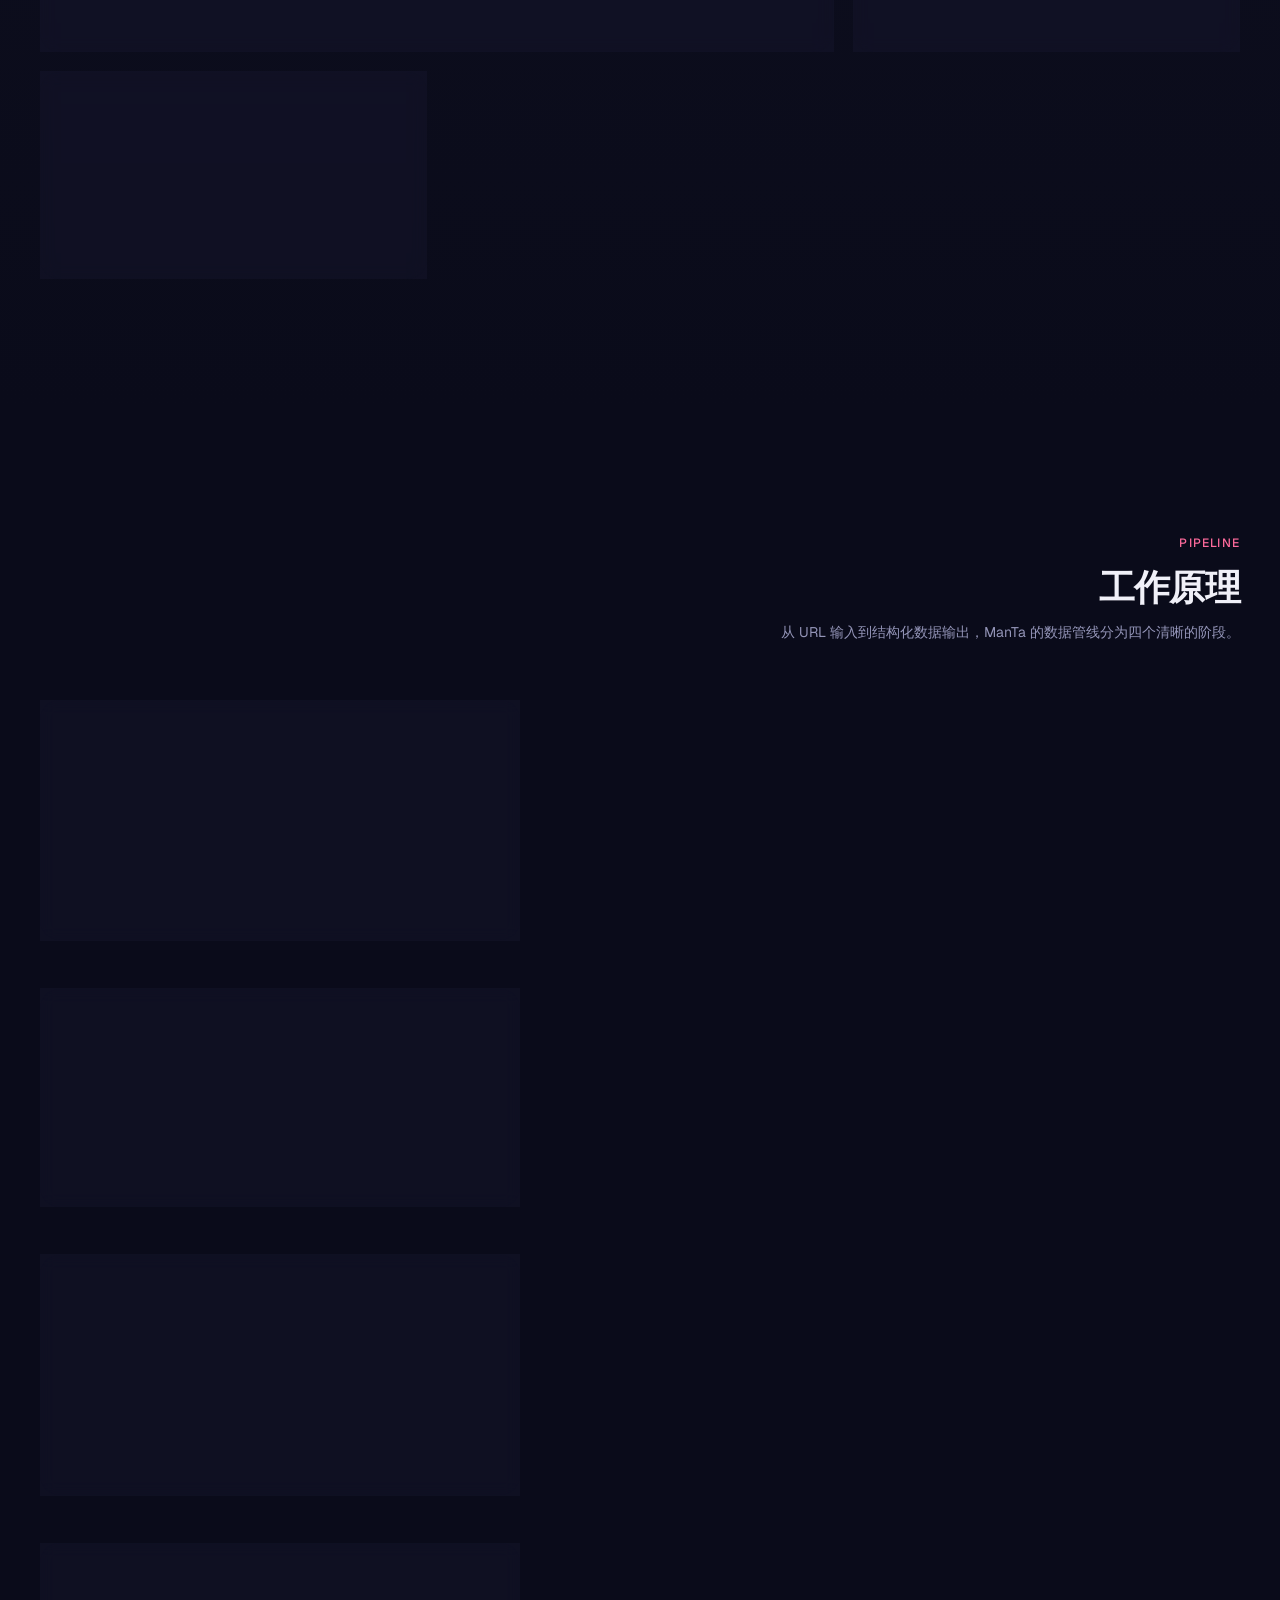
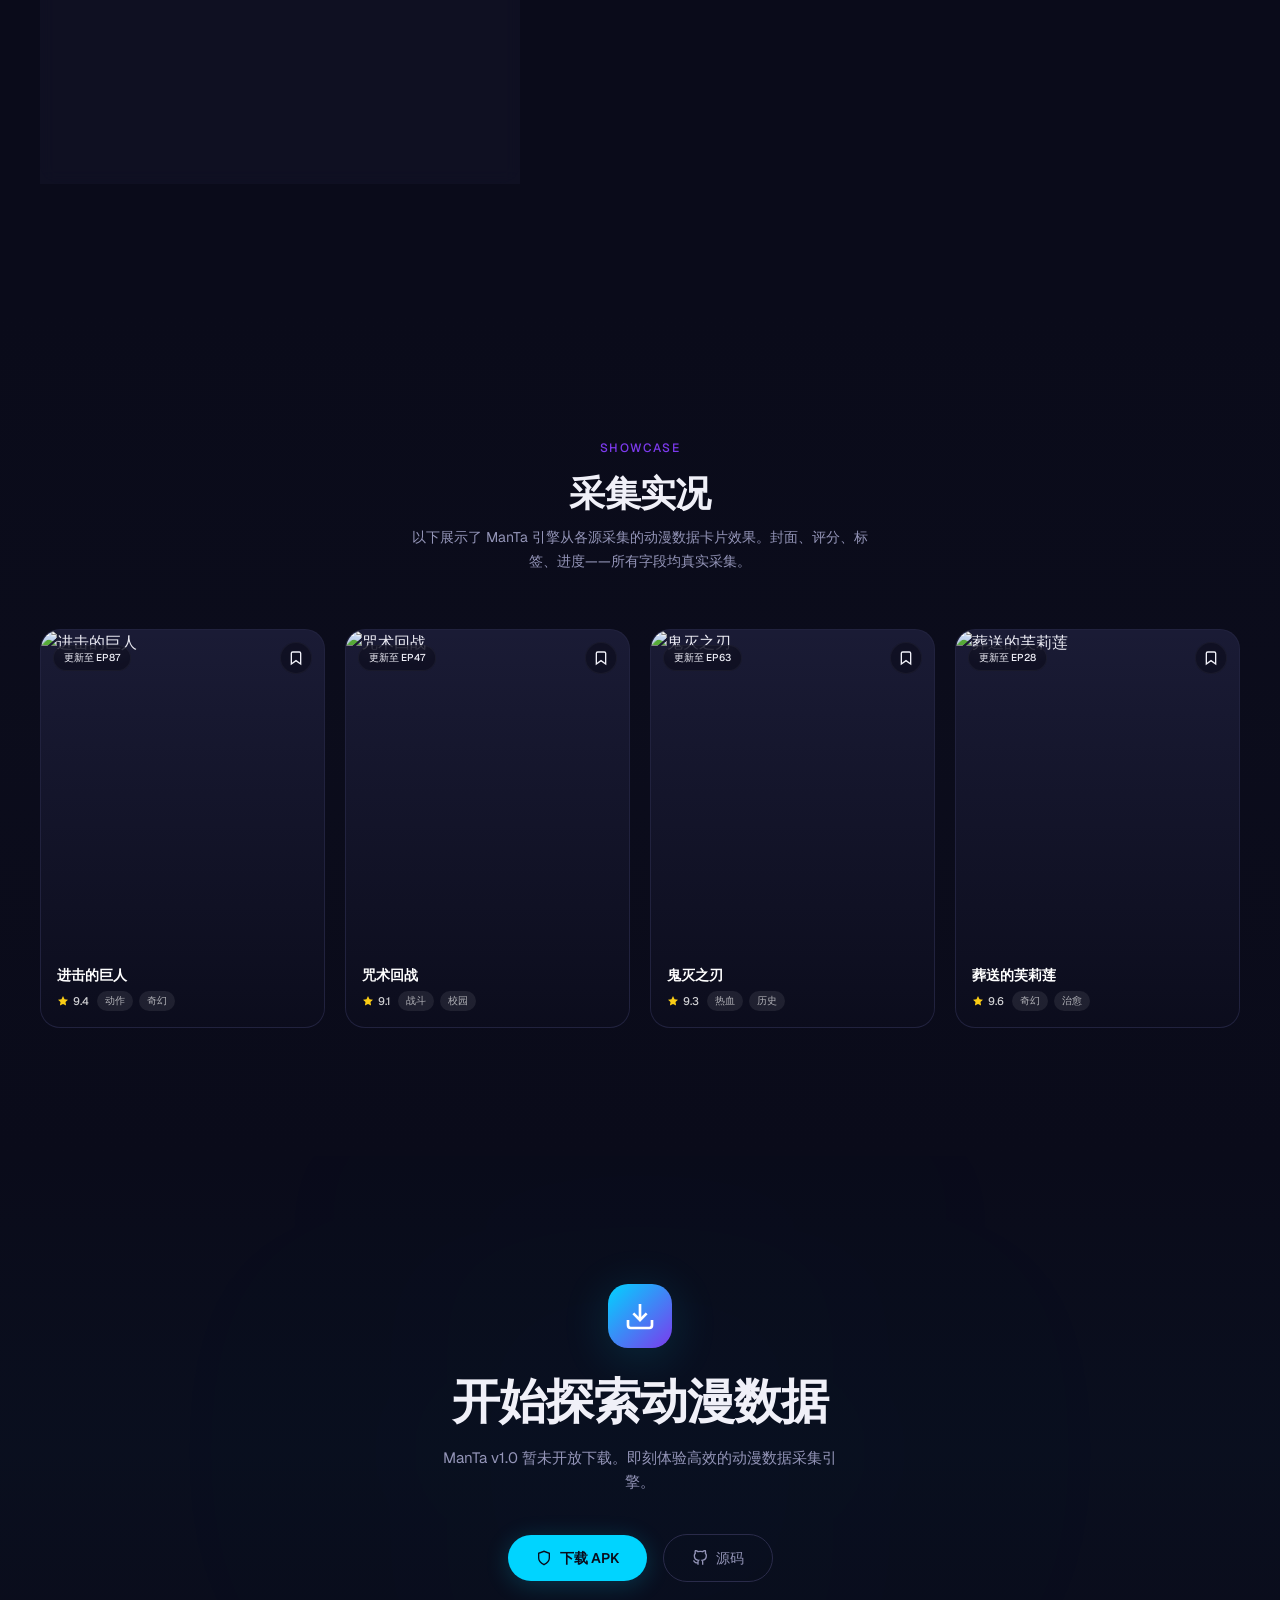
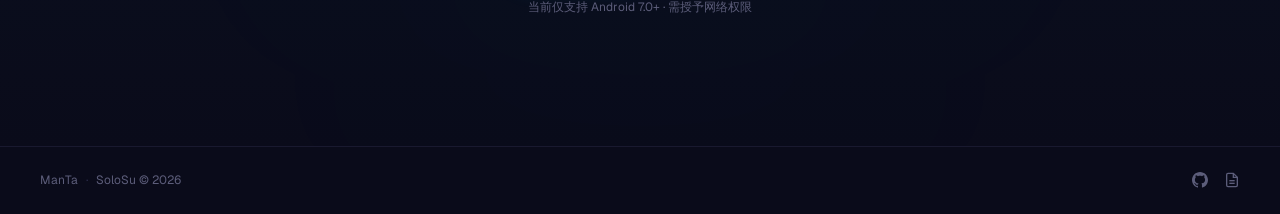
==== commit 5b2cb7c1: "Update index.html" ====
--- a/index.html
+++ b/index.html
@@ -533,7 +533,7 @@
         <svg viewBox="0 0 24 24" fill="none" stroke="currentColor" stroke-width="2"><path d="M21 15v4a2 2 0 01-2 2H5a2 2 0 01-2-2v-4"/><polyline points="7 10 12 15 17 10"/><line x1="12" y1="15" x2="12" y2="3"/></svg>
       </div>
       <h2 class="download-title">开始探索动漫数据</h2>
-      <p class="download-subtitle">ManTa v1.0 已开放下载。即刻体验高效的动漫数据采集引擎。</p>
+      <p class="download-subtitle">ManTa v1.0 暂未开放下载。即刻体验高效的动漫数据采集引擎。</p>
       <div class="download-actions">
         <a href="#" class="btn-primary">
           <svg width="16" height="16" viewBox="0 0 24 24" fill="none" stroke="currentColor" stroke-width="2"><path d="M12 22s8-4 8-10V5l-8-3-8 3v7c0 6 8 10 8 10z"/></svg>
@@ -544,7 +544,7 @@
           源码
         </a>
       </div>
-      <p class="download-footer-note">当前仅支持 Android 8.0+ · 需授予网络权限</p>
+      <p class="download-footer-note">当前仅支持 Android 7.0+ · 需授予网络权限</p>
     </div>
   </div>
 </section>
